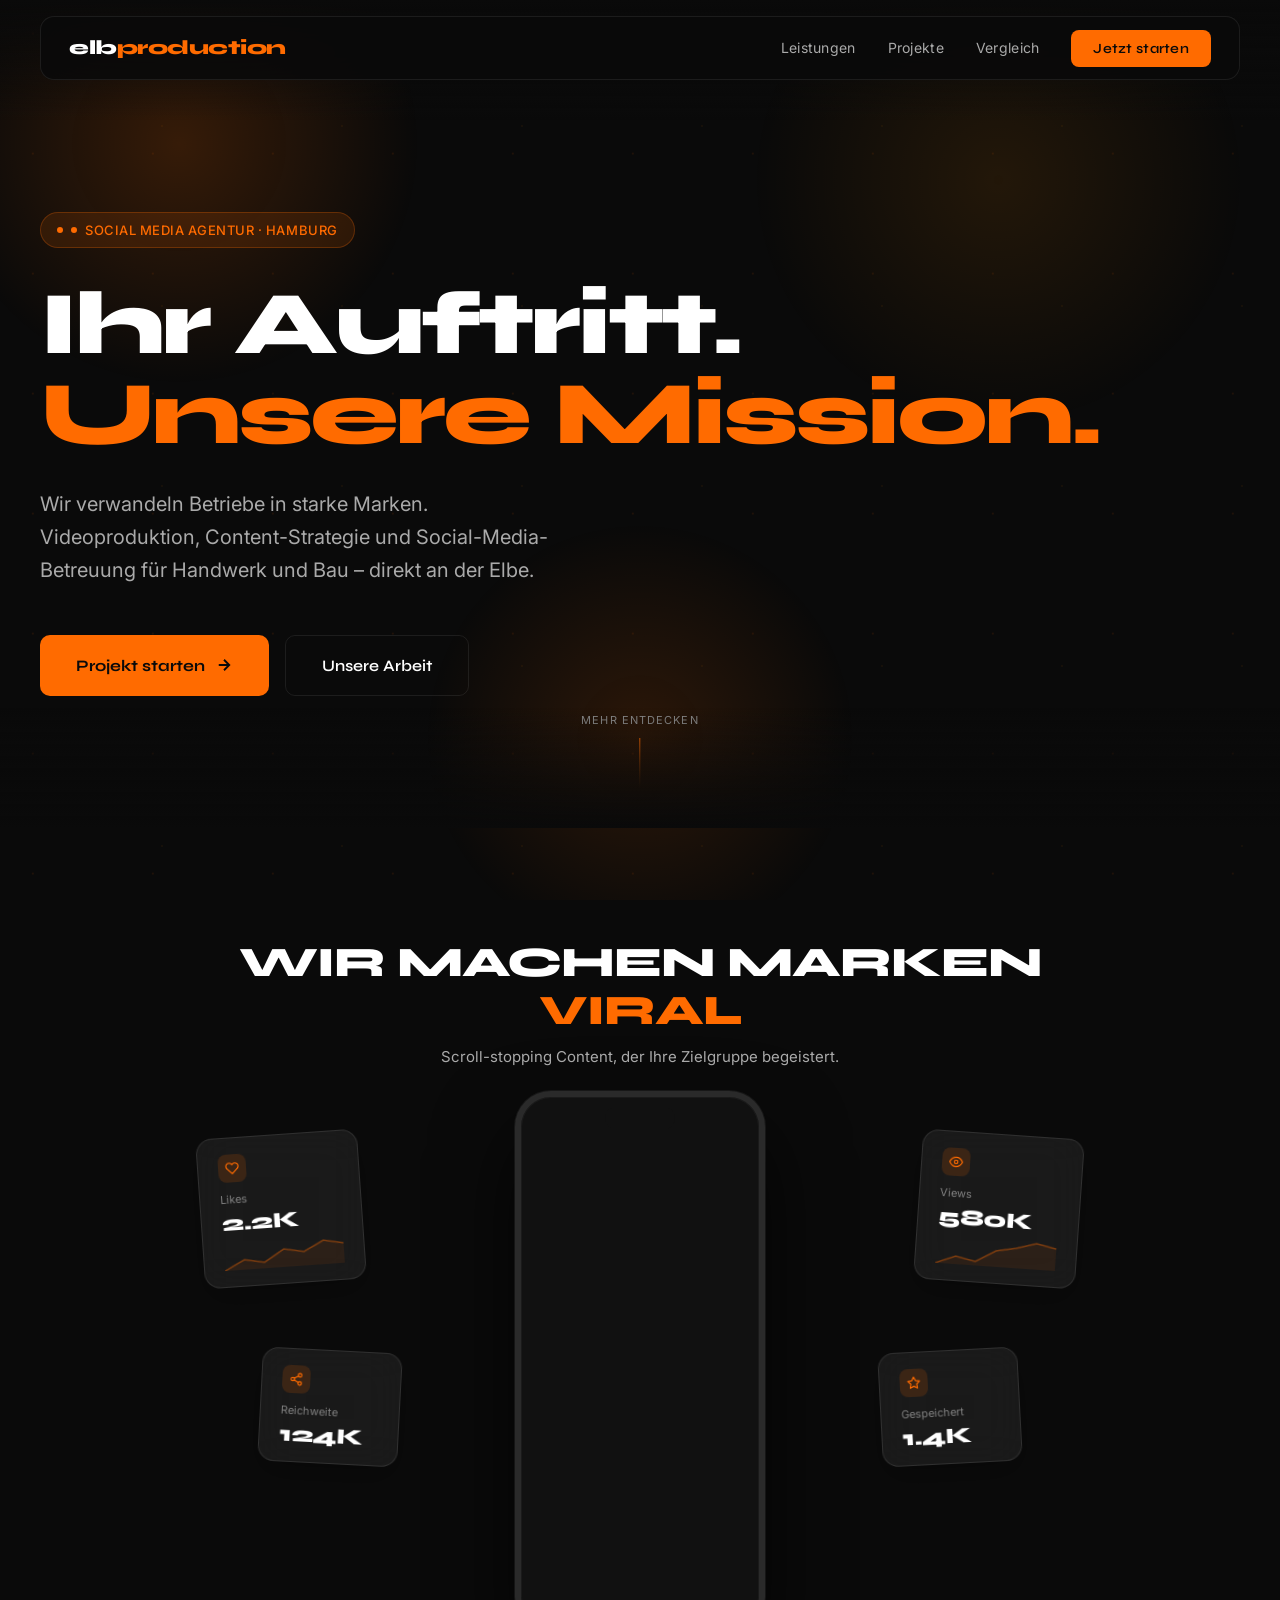
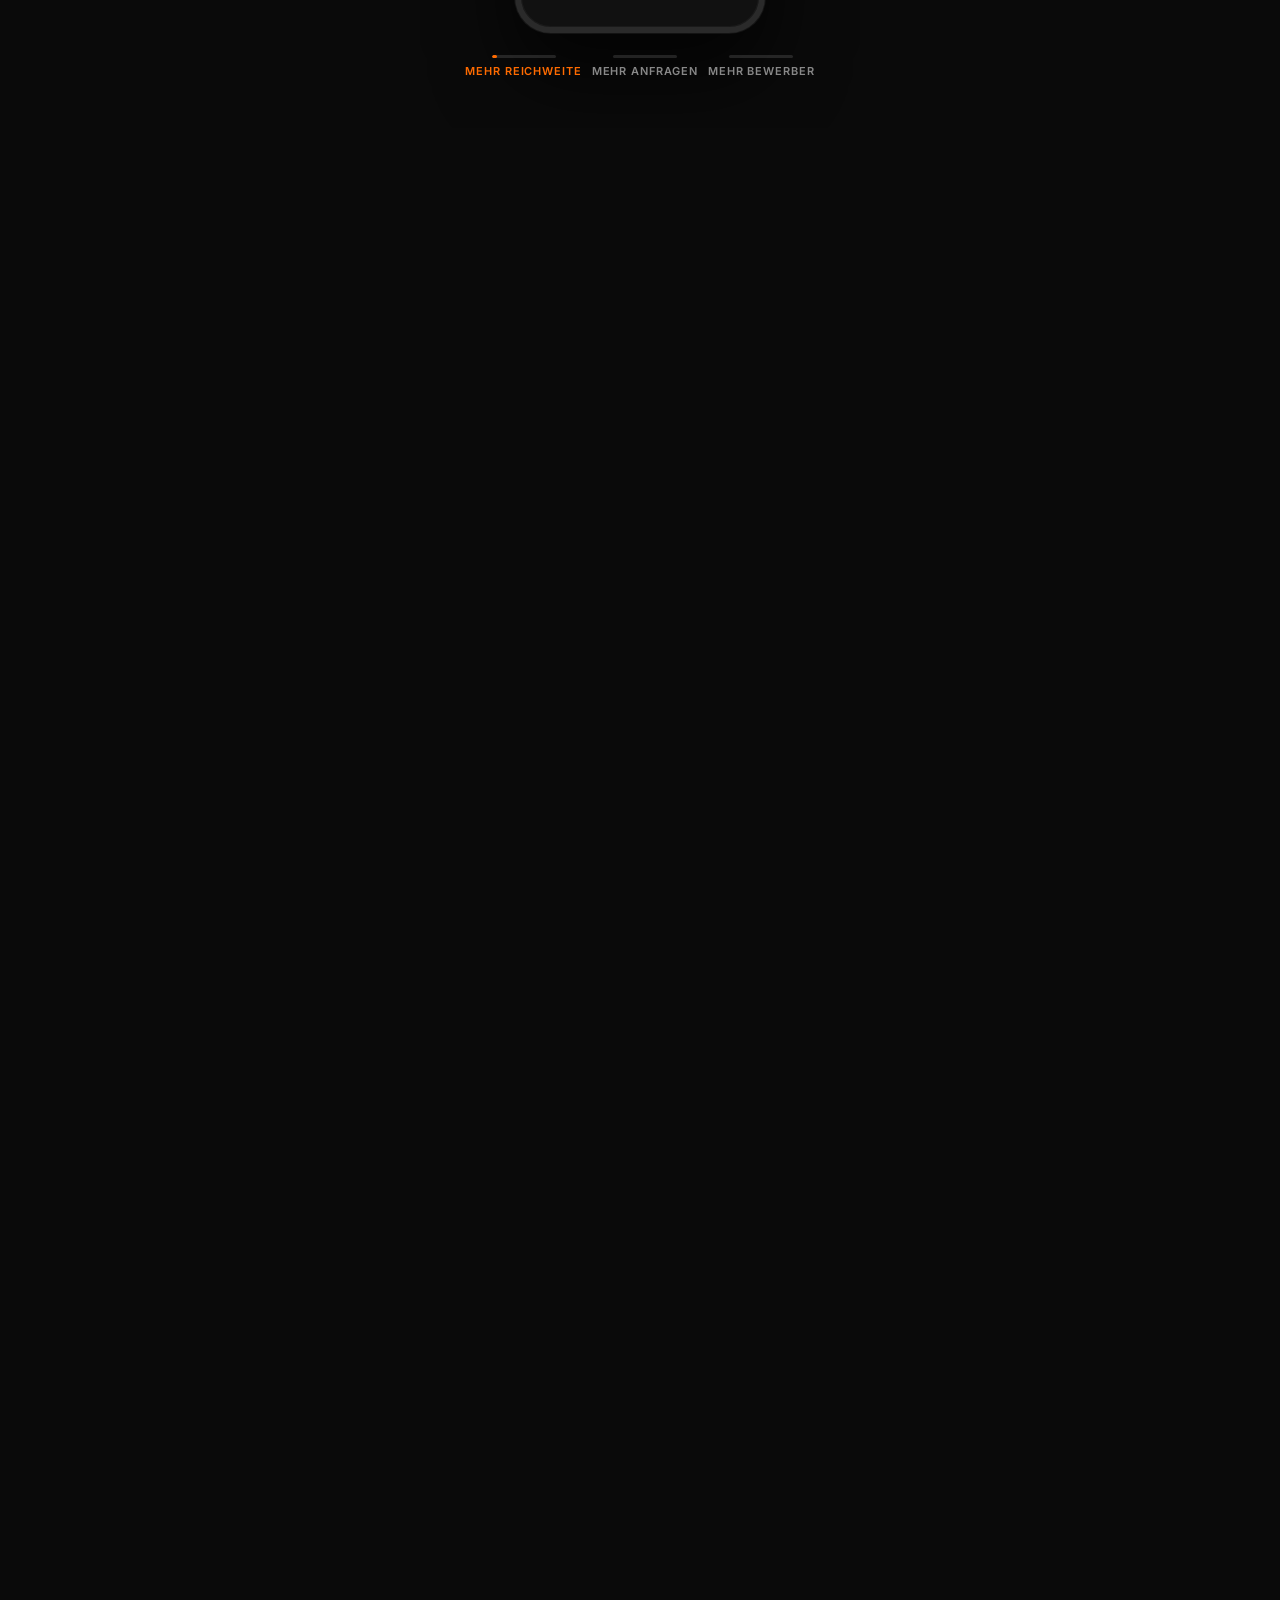
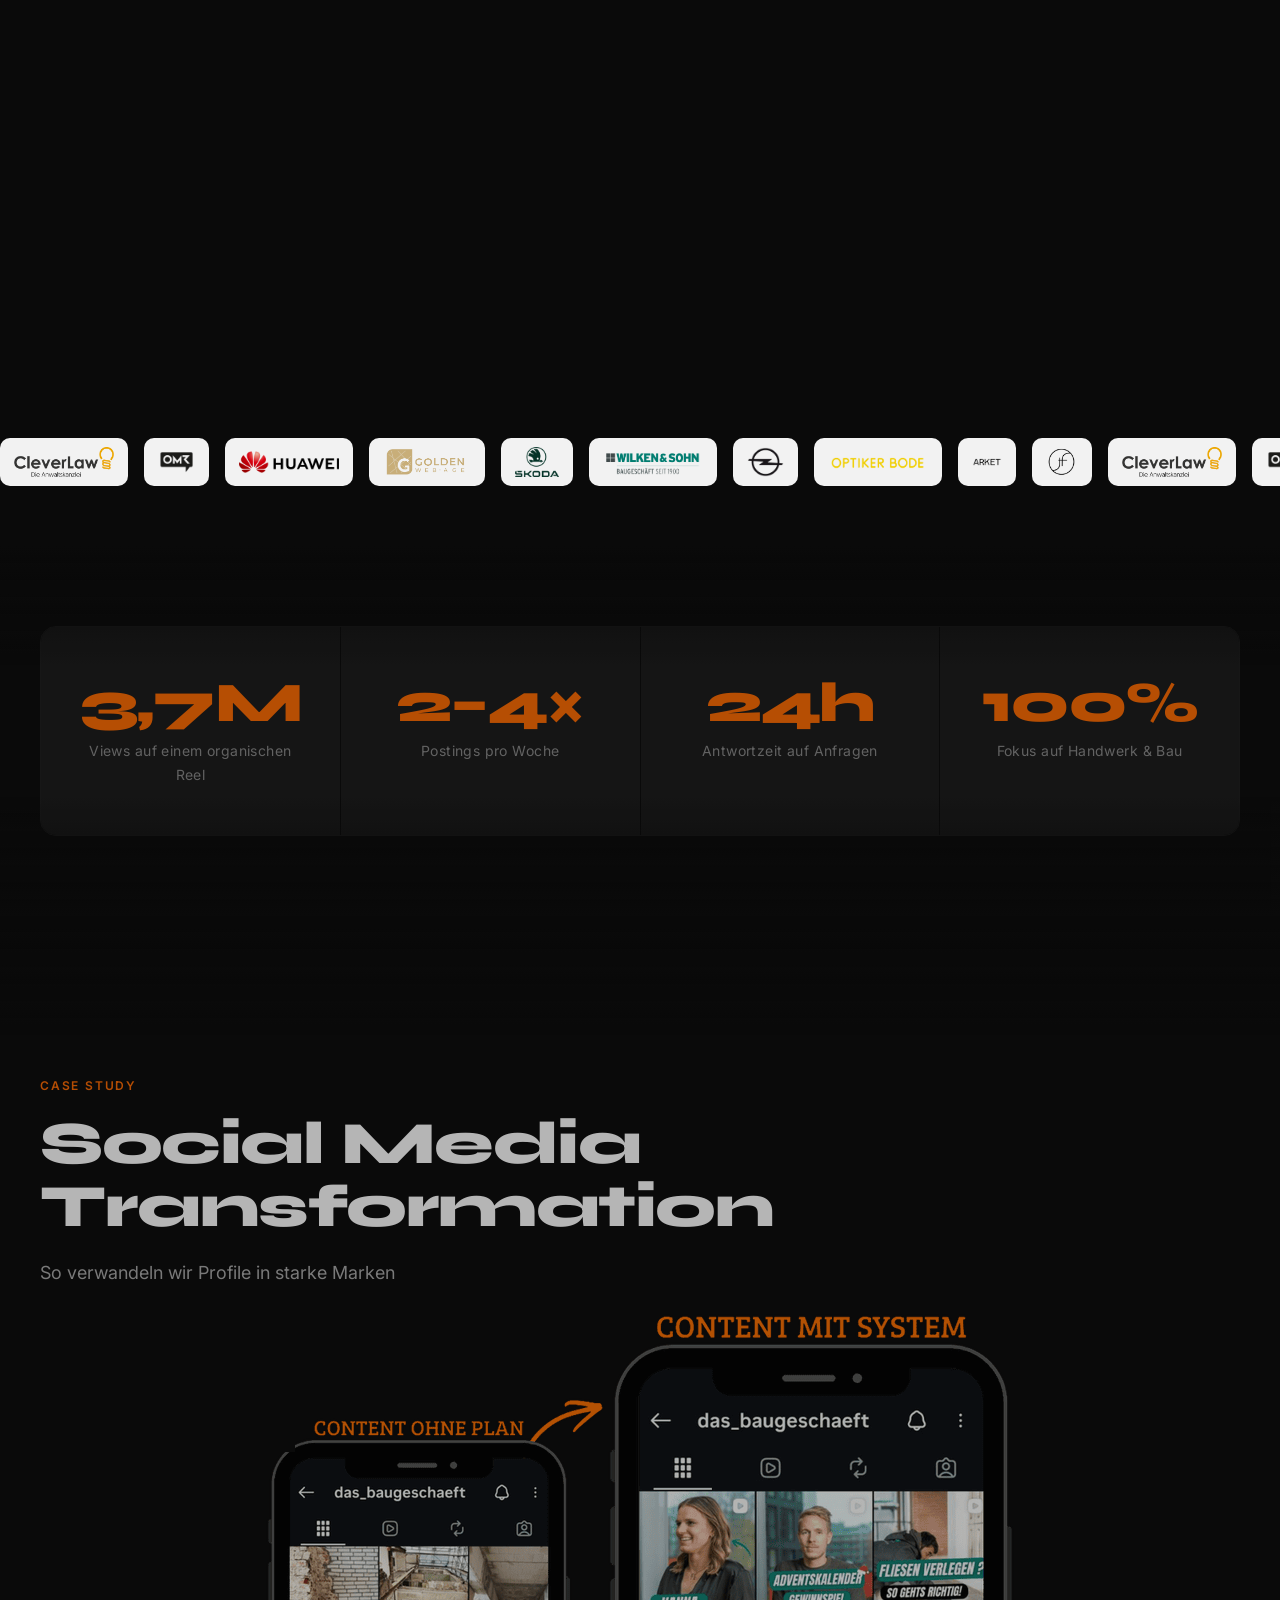
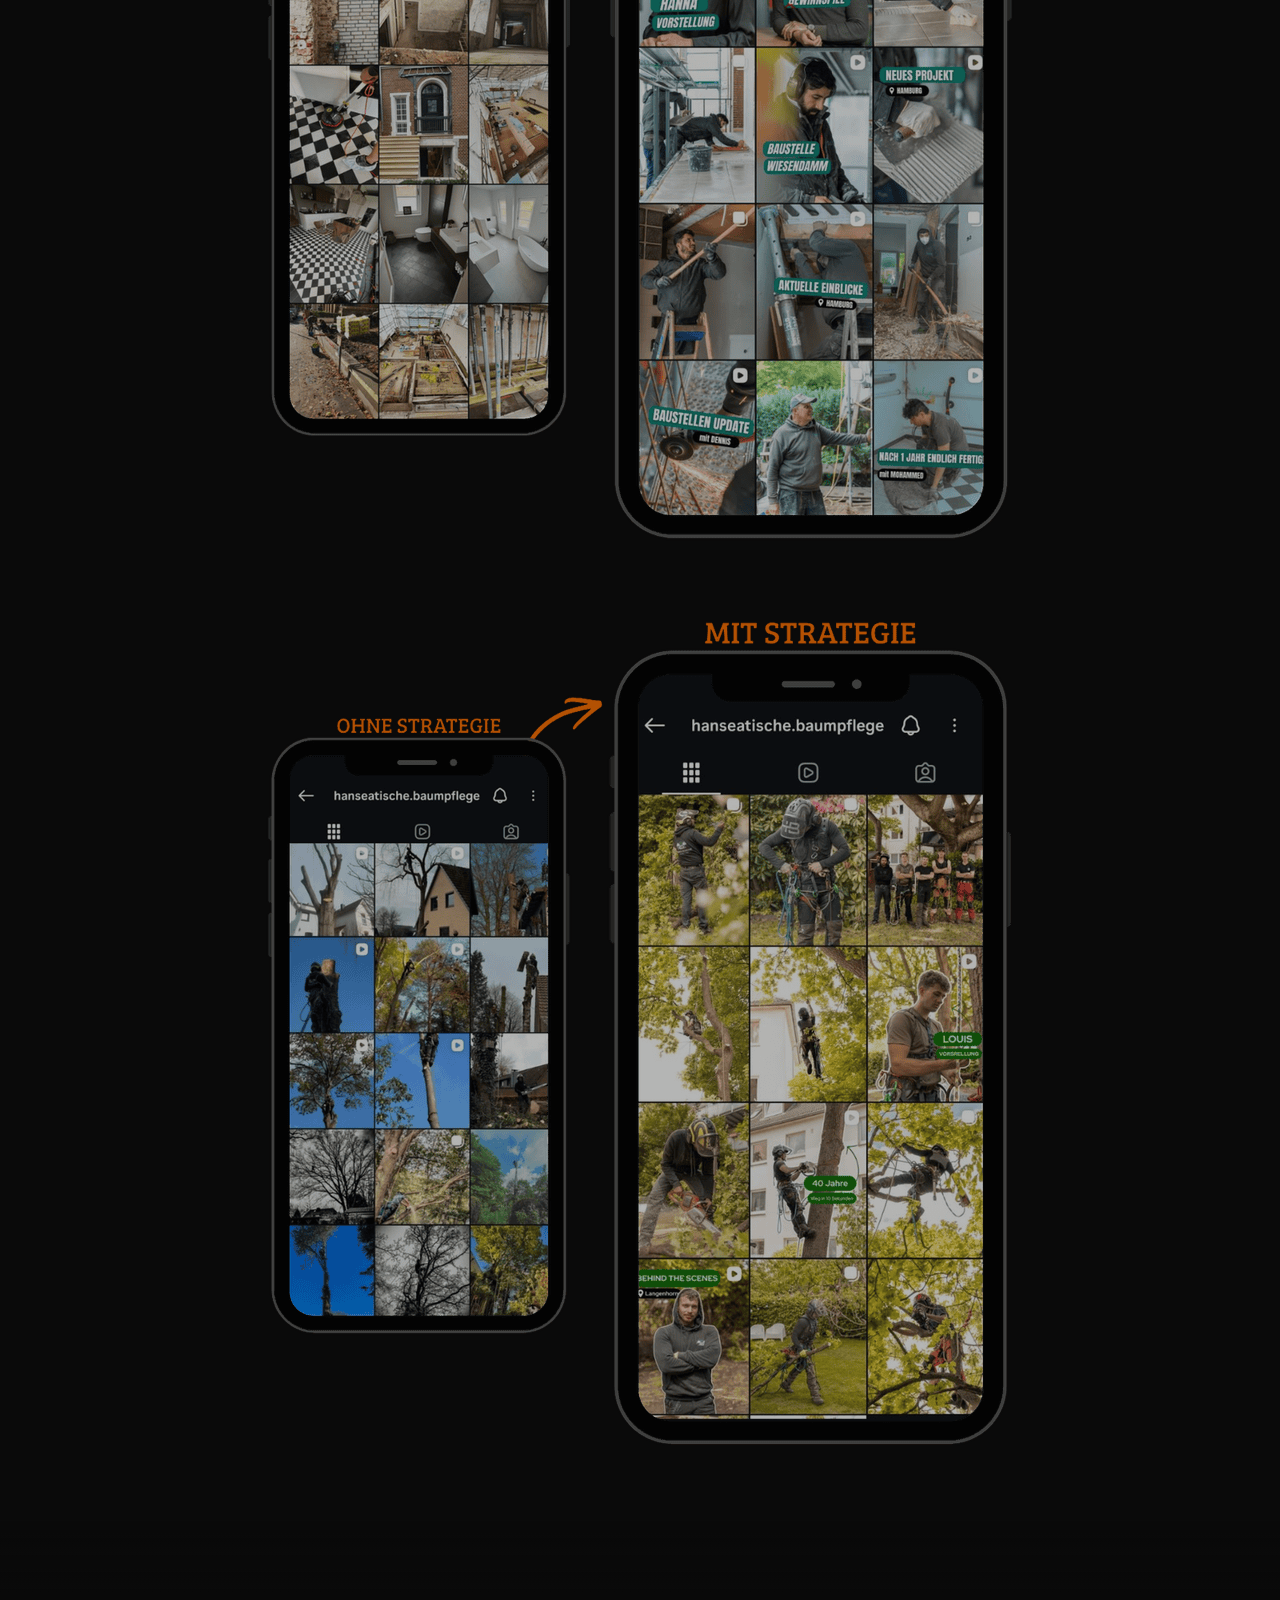
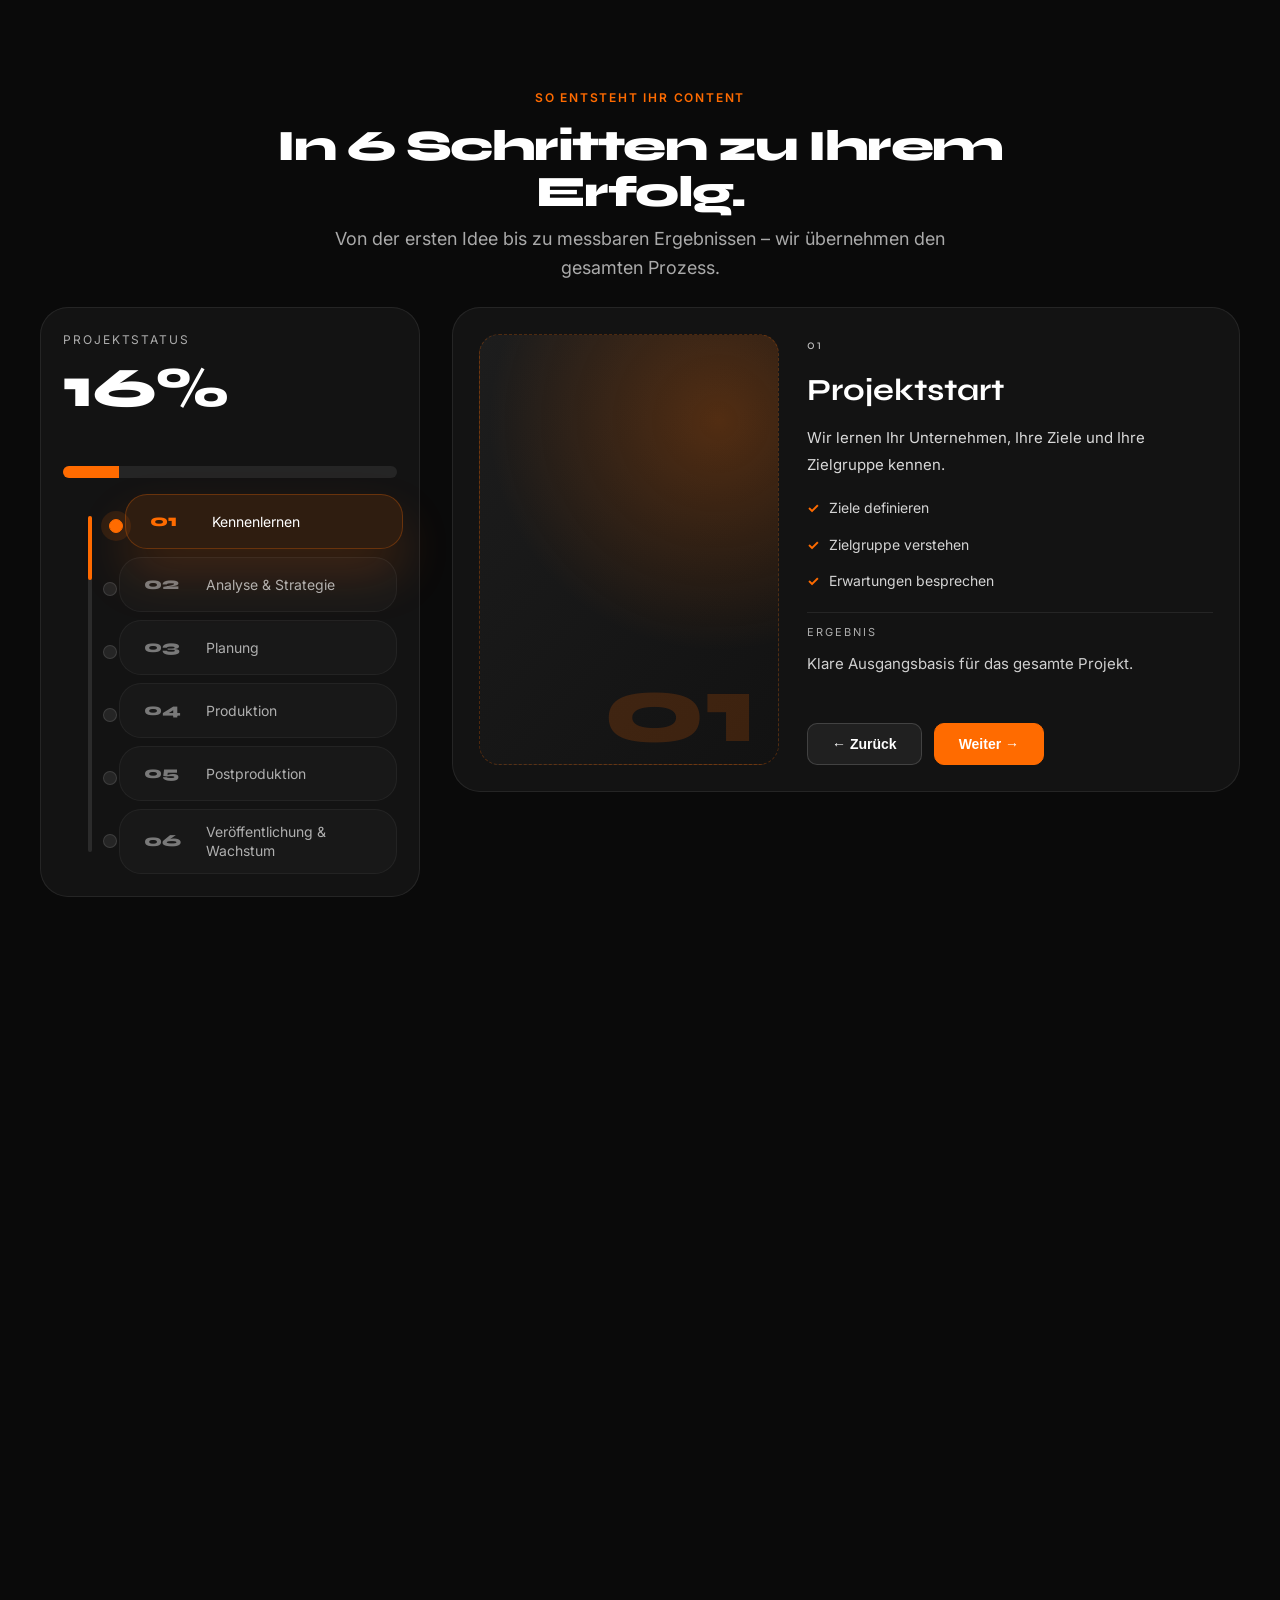
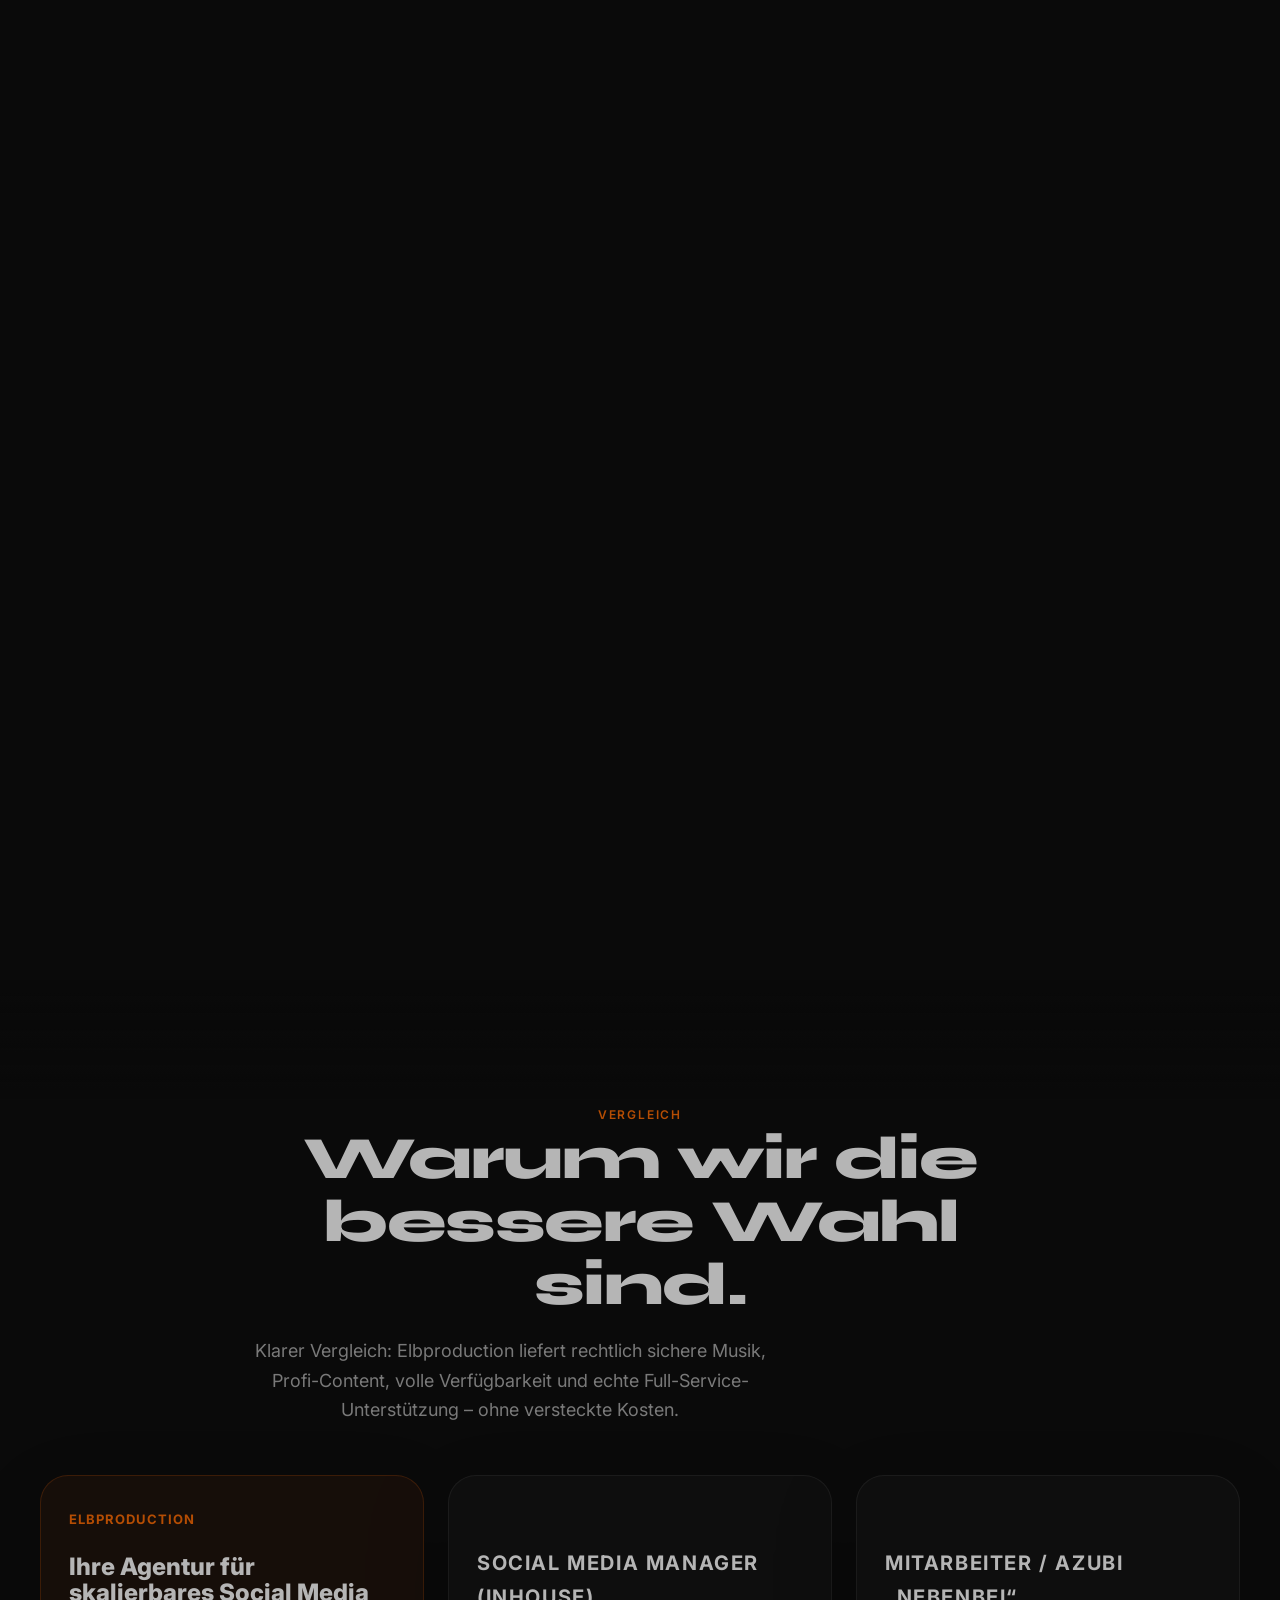
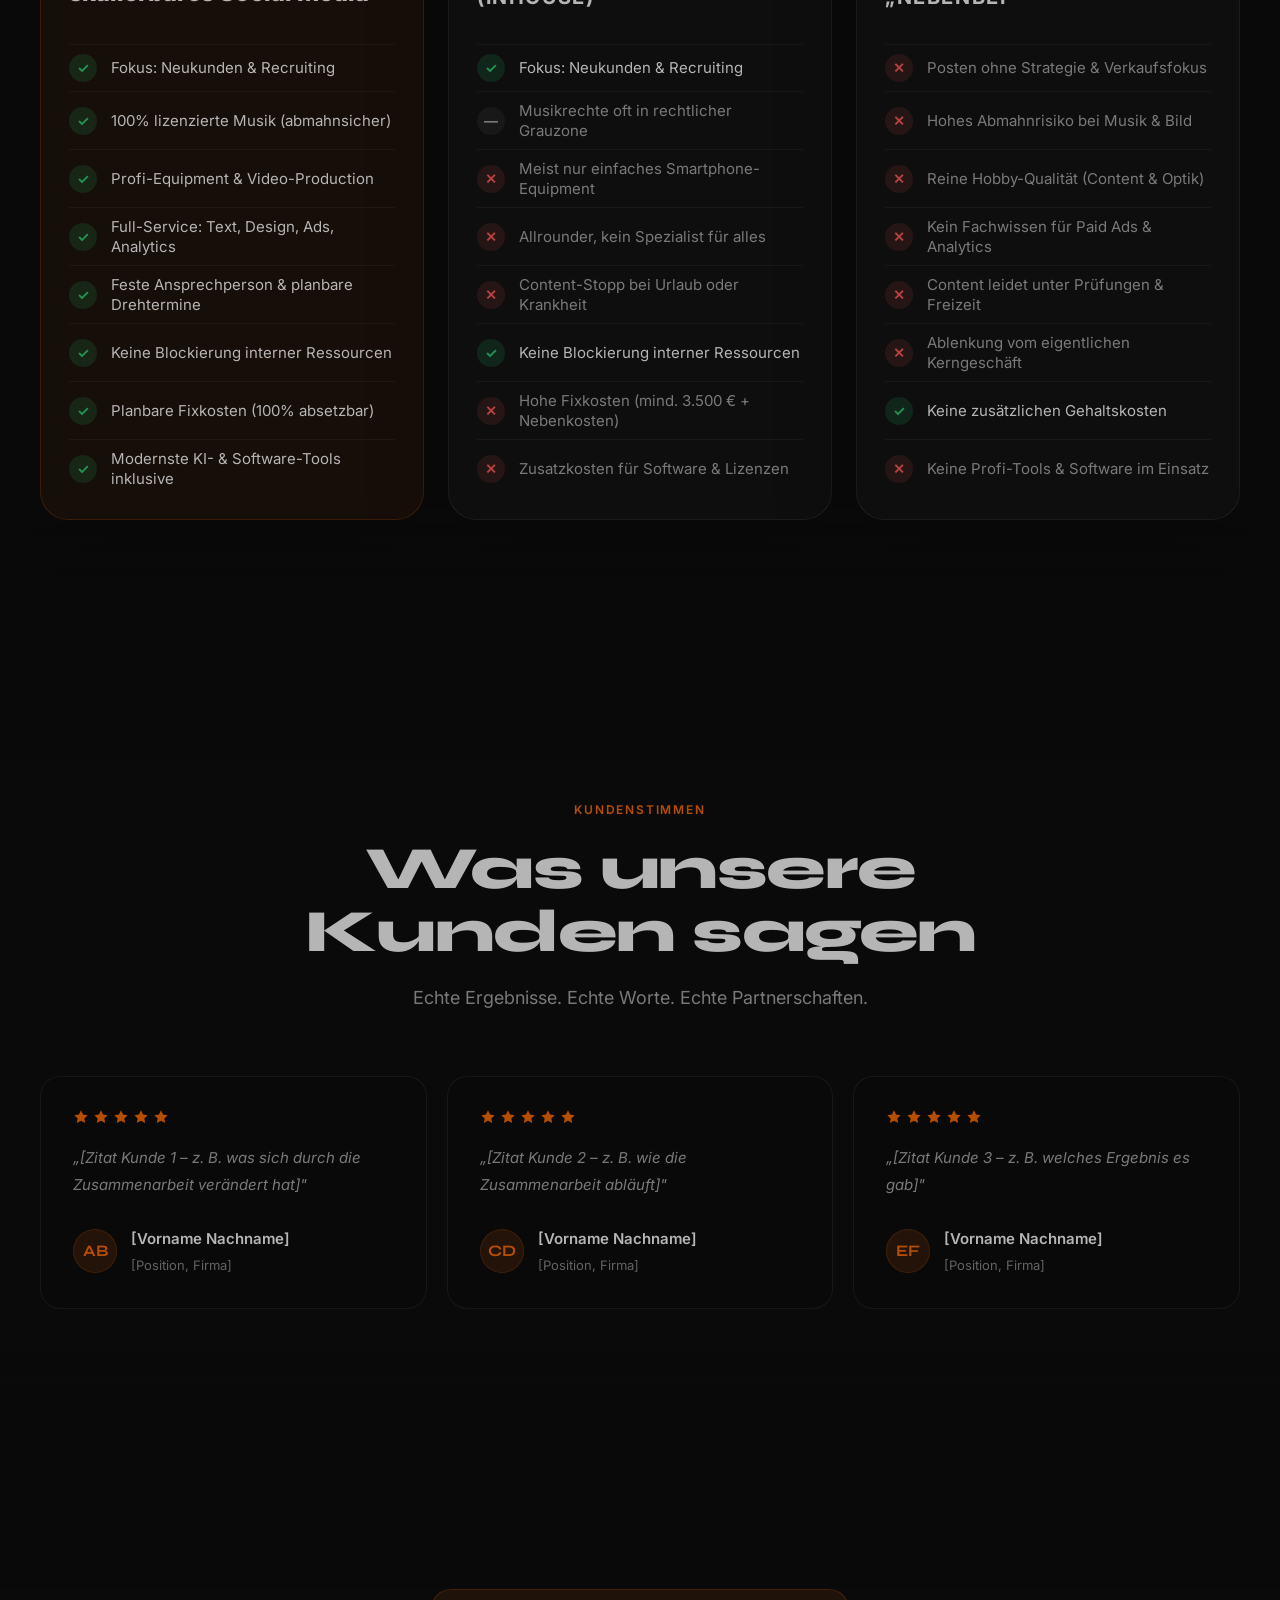
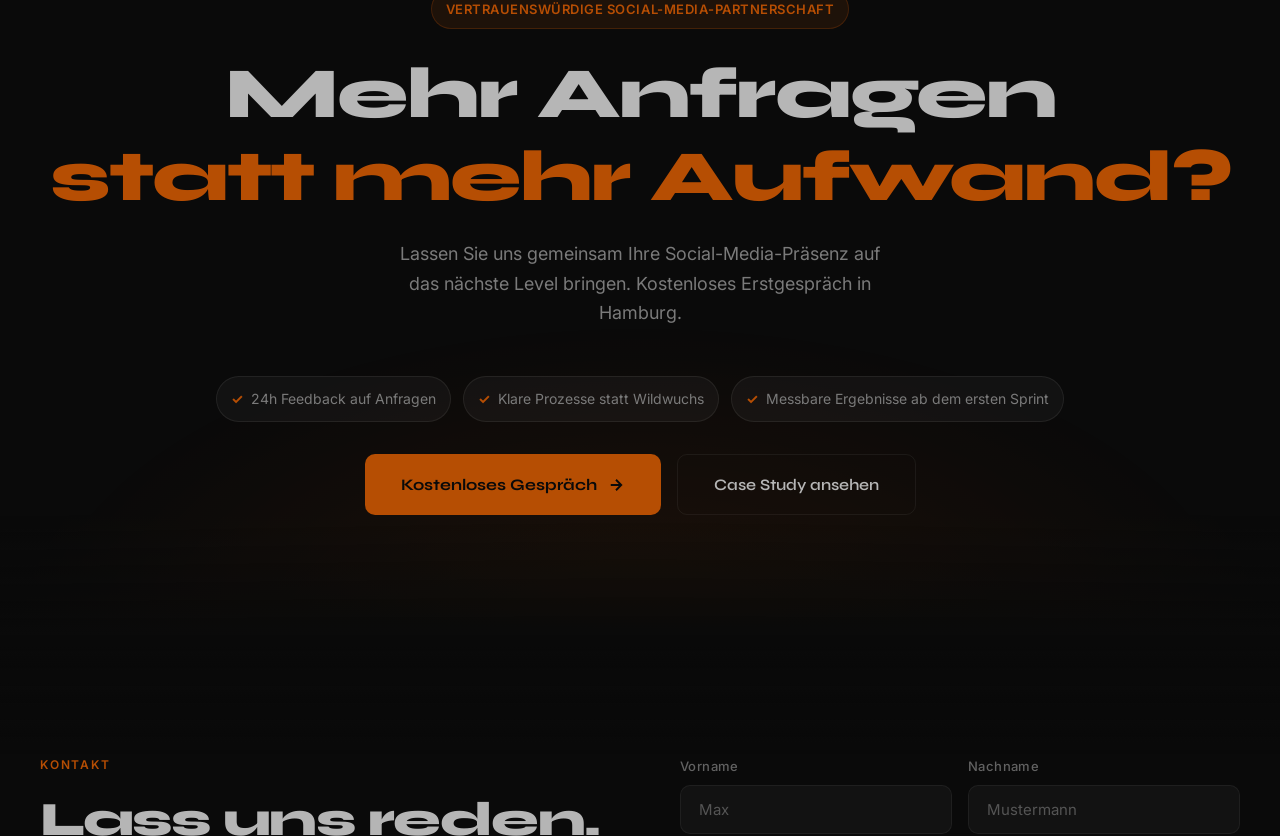
==== index.html @ 872a5109 "Update index.html" ====
<!DOCTYPE html>
<html lang="de">
<head>
<meta charset="UTF-8">
<meta name="viewport" content="width=device-width, initial-scale=1.0">
<title id="siteTitle">Elbproduction – Social Media Agentur Hamburg</title>
<link rel="stylesheet" href="style.css">
<meta name="description" content="Elbproduction – Videoproduktion & Social Media für Handwerk und Bau aus Hamburg.">
<meta name="theme-color" content="#0A0A0A">
<link rel="icon" href="favicon.svg" type="image/svg+xml">
<script src="config.js"></script>
<link rel="preconnect" href="https://fonts.googleapis.com">
<link rel="preconnect" href="https://fonts.gstatic.com" crossorigin>
<link href="https://fonts.googleapis.com/css2?family=Syne:wght@400;500;600;700;800&family=Inter:wght@300;400;500;600&display=swap" rel="stylesheet">
<style>
  *, *::before, *::after { margin: 0; padding: 0; box-sizing: border-box; }

  :root {
    --bg: #0A0A0A;
    --card: #1A1A1A;
    --orange: #FF6B00;
    --orange-light: #FF8C00;
    --white: #FFFFFF;
    --gray: #888888;
    --gray-light: #AAAAAA;
    --border: rgba(255,255,255,0.08);
  }

  html { scroll-behavior: smooth; }

  body {
    background: var(--bg);
    color: var(--white);
    font-family: 'Inter', sans-serif;
    font-size: 16px;
    line-height: 1.7;
    overflow-x: clip;
    position: relative;
    min-height: 100%;
  }

  body::before {
    content: '';
    position: fixed;
    inset: 0;
    z-index: -2;
    pointer-events: none;
    background:
      radial-gradient(circle at 14% 16%, rgba(255, 107, 0, 0.18), transparent 18%),
      radial-gradient(circle at 78% 20%, rgba(255, 140, 0, 0.10), transparent 20%),
      radial-gradient(circle at 50% 82%, rgba(255, 107, 0, 0.14), transparent 22%);
  }

  body::after {
    content: '';
    position: fixed;
    inset: 0;
    z-index: -1;
    pointer-events: none;
    background-image:
      radial-gradient(circle, rgba(255, 107, 0, 0.22) 1px, transparent 1px),
      radial-gradient(circle, rgba(255, 140, 0, 0.12) 1px, transparent 1px);
    background-size: 120px 120px, 180px 180px;
    background-position: 8% 12%, 72% 80%;
    opacity: 0.42;
    animation: sparksDrift 18s linear infinite, sparkPulse 6s ease-in-out infinite;
  }

  h1, h2, h3, h4, h5 { font-family: 'Syne', sans-serif; line-height: 1.15; }

  ::selection { background: var(--orange); color: var(--bg); }

  a, button, input, select, textarea {
    transition: box-shadow 0.2s ease, transform 0.2s ease, border-color 0.2s ease, background-color 0.2s ease, color 0.2s ease;
  }

  a:focus-visible, button:focus-visible, input:focus-visible, select:focus-visible, textarea:focus-visible {
    outline: 2px solid var(--orange);
    outline-offset: 3px;
    box-shadow: 0 0 0 4px rgba(255, 107, 0, 0.16);
  }

  .btn-primary,
  .btn-secondary,
  .form-submit,
  .process-btn-prev,
  .process-btn-next {
    position: relative;
    overflow: hidden;
  }

  .btn-primary:hover,
  .btn-primary:focus-visible,
  .btn-secondary:hover,
  .btn-secondary:focus-visible,
  .form-submit:hover,
  .form-submit:focus-visible,
  .process-btn-prev:hover,
  .process-btn-prev:focus-visible,
  .process-btn-next:hover,
  .process-btn-next:focus-visible {
    transform: translateY(-2px);
  }

  .btn-primary:hover,
  .btn-primary:focus-visible {
    background: var(--orange-light);
    box-shadow: 0 12px 28px rgba(255, 107, 0, 0.22);
  }

  .btn-secondary:hover,
  .btn-secondary:focus-visible {
    border-color: rgba(255,255,255,0.35);
    background: rgba(255,255,255,0.08);
    box-shadow: 0 12px 28px rgba(255,255,255,0.08);
  }

  .social-link:hover,
  .social-link:focus-visible {
    transform: translateY(-2px);
    border-color: rgba(255,107,0,0.55);
    color: var(--orange);
    box-shadow: 0 10px 24px rgba(255,107,0,0.16);
  }

  .cta-badge {
    display: inline-flex;
    align-items: center;
    gap: 8px;
    padding: 8px 14px;
    border-radius: 999px;
    background: rgba(255,107,0,0.12);
    border: 1px solid rgba(255,107,0,0.25);
    color: var(--orange);
    font-size: 13px;
    font-weight: 600;
    letter-spacing: 0.04em;
    text-transform: uppercase;
    margin-bottom: 24px;
  }

  .cta-proof {
    display: flex;
    flex-wrap: wrap;
    gap: 12px;
    margin: 24px 0 32px;
  }

  .cta-proof-item {
    display: inline-flex;
    align-items: center;
    gap: 8px;
    padding: 10px 14px;
    border-radius: 999px;
    background: rgba(255,255,255,0.05);
    border: 1px solid rgba(255,255,255,0.1);
    color: var(--gray-light);
    font-size: 14px;
  }

  .cta-proof-item span {
    color: var(--orange);
    font-weight: 700;
  }

  /* SCROLLBAR */
  ::-webkit-scrollbar { width: 4px; }
  ::-webkit-scrollbar-track { background: var(--bg); }
  ::-webkit-scrollbar-thumb { background: var(--orange); border-radius: 2px; }

  /* NAV */
  nav {
    position: fixed;
    top: 16px;
    left: 50%;
    transform: translateX(-50%);
    width: calc(100% - 40px);
    max-width: 1200px;
    z-index: 100;
    background: rgba(10,10,10,0.85);
    backdrop-filter: blur(20px);
    -webkit-backdrop-filter: blur(20px);
    border: 1px solid var(--border);
    border-radius: 14px;
    padding: 0 28px;
    display: flex;
    align-items: center;
    justify-content: space-between;
    height: 64px;
    transition: background 0.3s;
  }

  .nav-logo {
    font-family: 'Syne', sans-serif;
    font-size: 20px;
    font-weight: 800;
    letter-spacing: -0.5px;
    color: var(--white);
    text-decoration: none;
  }

  .nav-logo span { color: var(--orange); }

  .nav-links {
    display: flex;
    gap: 32px;
    list-style: none;
  }

  .nav-links a {
    color: var(--gray-light);
    text-decoration: none;
    font-size: 14px;
    font-weight: 400;
    transition: color 0.2s;
    letter-spacing: 0.02em;
  }

  .nav-links a:hover { color: var(--white); }

  .nav-cta {
    background: var(--orange);
    color: var(--bg) !important;
    padding: 10px 22px;
    border-radius: 8px;
    font-weight: 600 !important;
    font-size: 14px !important;
    font-family: 'Syne', sans-serif;
    transition: background 0.2s, transform 0.15s !important;
  }

  .nav-cta:hover { background: var(--orange-light) !important; transform: translateY(-1px); }

  .hamburger {
    display: none;
    flex-direction: column;
    gap: 5px;
    cursor: pointer;
    padding: 4px;
    border: 0;
    background: transparent;
  }

  .hamburger span {
    display: block;
    width: 24px;
    height: 2px;
    background: var(--orange);
    border-radius: 2px;
    transition: transform 0.3s, opacity 0.3s;
  }

  .mobile-menu {
    display: none;
    position: fixed;
    inset: 0;
    background: var(--bg);
    z-index: 99;
    flex-direction: column;
    align-items: center;
    justify-content: center;
    gap: 40px;
  }

  .mobile-menu.open { display: flex; }

  .mobile-menu a {
    font-family: 'Syne', sans-serif;
    font-size: 32px;
    font-weight: 700;
    color: var(--white);
    text-decoration: none;
    transition: color 0.2s;
  }

  .mobile-menu a:hover { color: var(--orange); }

  /* HERO */
  #hero {
    min-height: 100vh;
    display: flex;
    align-items: center;
    position: relative;
    overflow: hidden;
    padding: 220px 20px 240px;
  }

  canvas#particles {
    position: fixed;
    inset: 0;
    width: 100vw;
    height: 100vh;
    pointer-events: none;
    z-index: 0;
  }

  .hero-content {
    position: relative;
    z-index: 2;
    max-width: 1200px;
    width: 100%;
    margin: 0 auto;
  }

  .hero-badge {
    display: inline-flex;
    align-items: center;
    gap: 8px;
    background: rgba(255,107,0,0.12);
    border: 1px solid rgba(255,107,0,0.25);
    border-radius: 100px;
    padding: 6px 16px;
    font-size: 13px;
    color: var(--orange);
    font-weight: 500;
    margin-bottom: 32px;
    letter-spacing: 0.04em;
    text-transform: uppercase;
    opacity: 0;
    transform: translateY(20px);
    animation: fadeUp 0.6s ease 0.2s forwards;
  }

  .hero-badge::before {
    content: '';
    width: 6px;
    height: 6px;
    background: var(--orange);
    border-radius: 50%;
    animation: pulse 2s infinite;
  }

  @keyframes pulse {
    0%, 100% { opacity: 1; transform: scale(1); }
    50% { opacity: 0.5; transform: scale(1.5); }
  }

  .hero-title {
    font-size: clamp(48px, 7vw, 96px);
    font-weight: 800;
    letter-spacing: -3px;
    line-height: 1;
    margin-bottom: 28px;
    opacity: 0;
    transform: translateY(30px);
    animation: fadeUp 0.7s ease 0.35s forwards;
  }

  .hero-title .line2 {
    color: var(--orange);
    display: block;
  }

  .hero-sub {
    font-size: clamp(16px, 2vw, 20px);
    color: var(--gray-light);
    max-width: 540px;
    line-height: 1.65;
    margin-bottom: 48px;
    opacity: 0;
    transform: translateY(30px);
    animation: fadeUp 0.7s ease 0.5s forwards;
  }

  .hero-actions {
    display: flex;
    gap: 16px;
    flex-wrap: wrap;
    opacity: 0;
    transform: translateY(30px);
    animation: fadeUp 0.7s ease 0.65s forwards;
  }

  .btn-primary {
    background: var(--orange);
    color: var(--bg);
    padding: 16px 36px;
    border-radius: 10px;
    font-family: 'Syne', sans-serif;
    font-size: 16px;
    font-weight: 700;
    text-decoration: none;
    display: inline-flex;
    align-items: center;
    gap: 10px;
    transition: background 0.2s, transform 0.15s;
    cursor: pointer;
  }

  .btn-primary:hover { background: var(--orange-light); transform: translateY(-2px); }

  .btn-secondary {
    background: transparent;
    color: var(--white);
    padding: 16px 36px;
    border-radius: 10px;
    border: 1px solid var(--border);
    font-family: 'Syne', sans-serif;
    font-size: 16px;
    font-weight: 600;
    text-decoration: none;
    display: inline-flex;
    align-items: center;
    gap: 10px;
    transition: border-color 0.2s, background 0.2s, transform 0.15s;
    cursor: pointer;
  }

  .btn-secondary:hover { border-color: rgba(255,255,255,0.3); background: rgba(255,255,255,0.05); transform: translateY(-2px); }

  .hero-scroll {
    position: absolute;
    bottom: 40px;
    left: 50%;
    transform: translateX(-50%);
    display: flex;
    flex-direction: column;
    align-items: center;
    gap: 8px;
    opacity: 0;
    animation: fadeIn 0.8s ease 1.2s forwards;
  }

  .hero-scroll span {
    font-size: 11px;
    color: var(--gray);
    letter-spacing: 0.1em;
    text-transform: uppercase;
  }

  .scroll-line {
    width: 1px;
    height: 50px;
    background: linear-gradient(to bottom, var(--orange), transparent);
    animation: scrollDown 1.5s ease-in-out infinite;
  }

  @keyframes scrollDown {
    0% { transform: scaleY(0); transform-origin: top; opacity: 0; }
    40% { transform: scaleY(1); transform-origin: top; opacity: 1; }
    80% { transform: scaleY(1); transform-origin: bottom; opacity: 1; }
    100% { transform: scaleY(0); transform-origin: bottom; opacity: 0; }
  }

  @keyframes fadeUp {
    to { opacity: 1; transform: translateY(0); }
  }

  @keyframes fadeIn {
    to { opacity: 1; }
  }

  @keyframes sparksDrift {
    from {
      background-position: 8% 12%, 72% 80%, 32% 52%;
    }
    to {
      background-position: 12% 24%, 78% 92%, 28% 48%;
    }
  }

  @keyframes sparkPulse {
    0%, 100% { opacity: 0.42; }
    50% { opacity: 0.6; }
  }

  /* SEAMLESS SITE BACKGROUND */
  section {
    padding: 160px 20px;
    position: relative;
    background: transparent !important;
    border: none !important;
  }

  section::before {
    content: '';
    position: absolute;
    left: 0; right: 0; top: 0;
    height: 120px;
    background: linear-gradient(to bottom, var(--bg), transparent);
    pointer-events: none;
    z-index: 1;
  }

  section::after {
    content: '';
    position: absolute;
    left: 0; right: 0; bottom: 0;
    height: 120px;
    background: linear-gradient(to top, var(--bg), transparent);
    pointer-events: none;
    z-index: 1;
  }

  /* sticky sections must not clip their content */
  #phone-scroll::before, #phone-scroll::after,
  #services::before, #services::after { display: none; }

  section:nth-child(odd),
  section:nth-child(even) {
    background: transparent !important;
  }

  /* SECTION SHARED */
  section { padding: 160px 20px; }

  .container {
    max-width: 1200px;
    margin: 0 auto;
    width: 100%;
  }

  .section-label {
    font-size: 12px;
    font-weight: 600;
    letter-spacing: 0.15em;
    text-transform: uppercase;
    color: var(--orange);
    margin-bottom: 16px;
    opacity: 0.8;
    animation: fadeInUp 0.8s ease 0.1s forwards;
  }

  .section-title {
    font-size: clamp(36px, 5vw, 60px);
    font-weight: 800;
    letter-spacing: -1.5px;
    line-height: 1.05;
    margin-bottom: 20px;
    animation: fadeInUp 0.8s ease 0.2s forwards;
  }

  .section-sub {
    font-size: 18px;
    color: var(--gray-light);
    max-width: 520px;
    line-height: 1.65;
    animation: fadeInUp 0.8s ease 0.3s forwards;
  }

  @keyframes fadeInUp {
    from {
      opacity: 0;
      transform: translateY(20px);
    }
    to {
      opacity: 1;
      transform: translateY(0);
    }
  }

  .comparison-section {
    padding-top: 120px;
    padding-bottom: 120px;
    background: transparent;
    transition: opacity 0.8s ease, transform 0.8s ease;
  }

  .comparison-head {
    max-width: 780px;
    margin: 0 auto 50px;
    text-align: center;
  }

  /* Unified comparison table */
  .comparison-unified {
    display: grid;
    grid-template-columns: repeat(3, minmax(0, 1fr));
    border-radius: 28px;
    overflow: hidden;
    border: 1px solid rgba(255,255,255,0.09);
    box-shadow: 0 32px 90px rgba(0,0,0,0.35);
    width: 100%;
  }

  .comparison-col {
    display: flex;
    flex-direction: column;
    gap: 24px;
    padding: 36px 28px 36px;
  }

  .comparison-col--primary {
    background: rgba(255,107,0,0.11);
    border-right: 1px solid rgba(255,107,0,0.18);
  }

  .comparison-col--neutral {
    background: rgba(255,255,255,0.04);
    border-right: 1px solid rgba(255,255,255,0.07);
  }

  .comparison-col--bad {
    background: rgba(255,50,50,0.06);
  }

  .col-badge {
    display: inline-flex;
    align-items: center;
    font-weight: 700;
    letter-spacing: 0.1em;
    text-transform: uppercase;
    font-size: 12px;
    color: var(--orange);
    margin-bottom: 4px;
  }

  .col-header {
    font-weight: 800;
    font-size: 17px;
    color: #ffffff;
    text-transform: uppercase;
    letter-spacing: 0.05em;
    line-height: 1.25;
  }

  .col-title {
    font-size: 22px;
    font-weight: 800;
    color: #ffffff;
    line-height: 1.1;
  }

  .comparison-list {
    list-style: none;
    margin: 0;
    padding: 0;
    display: grid;
    grid-template-rows: repeat(8, minmax(46px, 1fr));
    gap: 10px;
    height: 100%;
  }

  .comparison-item {
    display: flex;
    align-items: center;
    gap: 14px;
    color: var(--gray-light);
    font-size: 15px;
    line-height: 1.3;
    min-height: 46px;
    width: 100%;
  }

  .comparison-item .bullet {
    display: inline-flex;
    align-items: center;
    justify-content: center;
    width: 28px;
    height: 28px;
    border-radius: 50%;
    font-size: 14px;
    font-weight: 700;
    background: rgba(255,255,255,0.06);
    flex-shrink: 0;
    margin: 0;
    transform: none;
  }

  .comparison-item--good {
    color: #ffffff;
  }

  .comparison-item--good .bullet {
    color: #2ecc71;
    background: rgba(46, 204, 113, 0.18);
  }

  .comparison-item--bad .bullet {
    color: #ff5a5a;
    background: rgba(255,90,90,0.14);
  }

  .comparison-item--neutral .bullet {
    color: var(--gray-light);
    background: rgba(255,255,255,0.06);
  }

  @media (max-width: 860px) {
    .comparison-unified {
      grid-template-columns: 1fr;
      border-radius: 20px;
    }
    .comparison-col--primary {
      border-right: none;
      border-bottom: 1px solid rgba(255,107,0,0.18);
    }
    .comparison-col--neutral {
      border-right: none;
      border-bottom: 1px solid rgba(255,255,255,0.07);
    }
    .comparison-col { padding: 28px 22px; }
  }

  @media (max-width: 720px) {
    .comparison-section {
      padding-top: 80px;
      padding-bottom: 80px;
    }

    .comparison-head {
      margin-bottom: 34px;
    }

    .card-title {
      font-size: 22px;
    }
  }

  /* MARQUEE */
  .marquee-wrapper {
    overflow: hidden;
    border-top: none;
    border-bottom: none;
    padding: 20px 0;
    background: transparent;
  }

  .marquee-track {
    display: flex;
    align-items: center;
    gap: 40px;
    animation: marquee 25s linear infinite;
    width: max-content;
    padding: 0 24px;
  }

  .marquee-item {
    display: flex;
    align-items: center;
    justify-content: center;
    min-height: 56px;
    padding: 0;
    border: none;
    border-radius: 0;
    background: transparent;
    box-shadow: none;
    white-space: nowrap;
    opacity: 0.95;
    flex-shrink: 0;
  }

  .marquee-item img {
    display: block;
    max-height: 36px;
    width: auto;
    max-width: 180px;
    object-fit: contain;
    opacity: 1;
  }

  .marquee-dot {
    display: none;
  }

  @keyframes marquee {
    0% { transform: translateX(0); }
    100% { transform: translateX(-50%); }
  }

  /* STATS */
  #stats { padding: 80px 20px; }

  .stats-grid {
    display: grid;
    grid-template-columns: repeat(auto-fit, minmax(180px, 1fr));
    gap: 1px;
    border: 1px solid var(--border);
    border-radius: 16px;
    overflow: hidden;
  }

  .stat-item {
    padding: 48px 36px;
    background: var(--card);
    text-align: center;
    position: relative;
    transition: background 0.3s;
  }

  .stat-item:hover { background: #222; }

  .stat-item::after {
    content: '';
    position: absolute;
    bottom: 0;
    left: 50%;
    transform: translateX(-50%);
    width: 0;
    height: 2px;
    background: var(--orange);
    transition: width 0.4s ease;
  }

  .stat-item:hover::after { width: 60%; }

  .stat-number {
    font-family: 'Syne', sans-serif;
    font-size: clamp(40px, 5vw, 56px);
    font-weight: 800;
    letter-spacing: -2px;
    color: var(--white);
    line-height: 1;
    margin-bottom: 8px;
  }

  .stat-number span { color: var(--orange); }

  .stat-label {
    font-size: 14px;
    color: var(--gray);
    letter-spacing: 0.03em;
  }

  /* PROCESS SECTION */
  #services {
    padding: 0;
    overflow: visible;
  }
  .process-sticky-outer {
    position: relative;
    height: 120vh;
  }
  .process-sticky-inner {
    position: sticky;
    top: 0;
    height: 100vh;
    display: flex;
    align-items: center;
    overflow: hidden;
    background: var(--bg);
  }
  .process-sticky-inner .container {
    width: 100%;
    padding-top: 0;
    padding-bottom: 0;
  }
  .process-sticky-inner .process-header {
    margin-bottom: 32px;
  }

  .process-header {
    max-width: 780px;
    margin-bottom: 40px;
  }

  .process-grid {
    display: grid;
    grid-template-columns: minmax(320px, 380px) 1fr;
    gap: 32px;
    align-items: start;
  }

  .process-sidebar {
    display: flex;
    flex-direction: column;
    gap: 24px;
    padding: 28px;
    background: rgba(255, 255, 255, 0.04);
    border: 1px solid rgba(255, 255, 255, 0.08);
    border-radius: 28px;
    min-height: 640px;
    position: sticky;
    top: 88px;
    align-self: start;
  }

  .process-status-block {
    display: flex;
    flex-direction: column;
    gap: 10px;
  }

  .process-status-label {
    font-size: 12px;
    letter-spacing: 0.16em;
    text-transform: uppercase;
    color: rgba(255, 255, 255, 0.65);
  }

  .process-status-percent {
    font-family: 'Syne', sans-serif;
    font-size: clamp(40px, 5vw, 56px);
    font-weight: 800;
    color: var(--white);
    line-height: 1;
  }

  .process-status-note {
    color: rgba(255, 255, 255, 0.72);
    font-size: 14px;
    min-height: 24px;
  }

  .process-progress-bar {
    width: 100%;
  }

  .process-progress-bar__track {
    width: 100%;
    height: 12px;
    border-radius: 999px;
    background: rgba(255, 255, 255, 0.08);
    overflow: hidden;
  }

  .process-progress-bar__fill {
    width: 16%;
    height: 100%;
    background: var(--orange);
    transition: width 0.45s ease;
  }

  .process-step-list-wrapper {
    position: relative;
    padding-left: 56px;
  }

  .process-step-line,
  .process-step-line-fill {
    position: absolute;
    left: 25px;
    width: 4px;
    border-radius: 999px;
  }

  .process-step-line {
    top: 22px;
    bottom: 22px;
    background: rgba(255, 255, 255, 0.1);
  }

  .process-step-line-fill {
    top: 22px;
    height: 16%;
    background: var(--orange);
    transition: height 0.45s ease;
  }

  .process-step-list {
    display: flex;
    flex-direction: column;
    gap: 14px;
    position: relative;
  }

  .process-step-item {
    appearance: none;
    border: none;
    width: 100%;
    position: relative;
    display: grid;
    grid-template-columns: 44px 1fr;
    gap: 18px;
    align-items: center;
    padding: 20px 18px 20px 28px;
    border-radius: 22px;
    background: rgba(255, 255, 255, 0.03);
    border: 1px solid rgba(255, 255, 255, 0.08);
    color: rgba(255, 255, 255, 0.8);
    cursor: pointer;
    transition: background 0.4s ease, border-color 0.4s ease, opacity 0.4s ease, box-shadow 0.4s ease;
    text-align: left;
    font: inherit;
  }

  .process-step-item::before {
    content: '';
    position: absolute;
    left: -17px;
    top: 24px;
    width: 14px;
    height: 14px;
    border-radius: 50%;
    background: rgba(255, 255, 255, 0.12);
    border: 1px solid rgba(255, 255, 255, 0.18);
    transition: background 0.4s ease, border-color 0.4s ease, box-shadow 0.4s ease;
  }

  .process-step-item.active {
    background: rgba(255, 107, 0, 0.12);
    border-color: rgba(255, 107, 0, 0.28);
    opacity: 1;
    box-shadow: 0 24px 40px rgba(255, 107, 0, 0.12);
  }

  .process-step-item.active::before {
    background: var(--orange);
    border-color: var(--orange);
    box-shadow: 0 0 0 8px rgba(255, 107, 0, 0.12);
  }

  .process-step-item:not(.active) {
    opacity: 0.66;
  }

  .process-step-item.current {
    box-shadow: 0 26px 50px rgba(255, 107, 0, 0.18);
  }

  .process-step-number {
    font-family: 'Syne', sans-serif;
    font-size: 17px;
    font-weight: 800;
    color: rgba(255, 255, 255, 0.65);
  }

  .process-step-item.active .process-step-number {
    color: var(--orange);
  }

  .process-step-name {
    font-size: 14px;
    line-height: 1.4;
    color: var(--white);
  }

  .process-detail {
    position: relative;
  }

  .process-detail-card {
    display: flex;
    flex-direction: column;
    gap: 28px;
    padding: 32px;
    min-height: 620px;
    border-radius: 28px;
    background: rgba(255, 255, 255, 0.04);
    border: 1px solid rgba(255, 255, 255, 0.08);
    overflow: hidden;
    transition: background 0.4s ease, border-color 0.4s ease, opacity 0.4s ease, transform 0.4s ease;
  }

  .process-detail-card.is-updating {
    opacity: 0.45;
    transform: translateY(10px);
  }

  .process-detail-media {
    width: 100%;
    min-height: 320px;
    border-radius: 24px;
    overflow: hidden;
    background: rgba(255, 255, 255, 0.03);
  }

  .process-detail-image {
    width: 100%;
    height: 100%;
    object-fit: cover;
    display: block;
    transition: opacity 0.55s ease;
  }

  .process-detail-copy {
    display: flex;
    flex-direction: column;
    gap: 18px;
  }

  .process-detail-number {
    font-family: 'Syne', sans-serif;
    font-size: 13px;
    letter-spacing: 0.18em;
    text-transform: uppercase;
    color: rgba(255, 255, 255, 0.72);
  }

  .process-detail-title {
    font-size: clamp(32px, 3vw, 44px);
    line-height: 1.05;
    color: var(--white);
    margin: 0;
  }

  .process-detail-text {
    color: rgba(255, 255, 255, 0.84);
    line-height: 1.8;
    font-size: 15px;
    max-width: 760px;
  }

  .process-detail-list {
    list-style: none;
    padding: 0;
    margin: 0;
    display: grid;
    gap: 12px;
  }

  .process-detail-list li {
    position: relative;
    padding-left: 22px;
    color: rgba(255, 255, 255, 0.82);
    line-height: 1.75;
    font-size: 14px;
  }

  .process-detail-list li::before {
    content: '✓';
    position: absolute;
    left: 0;
    top: 0;
    color: var(--orange);
    font-weight: 700;
  }

  .process-result-block {
    padding-top: 10px;
    border-top: 1px solid rgba(255, 255, 255, 0.08);
  }

  .process-result-label {
    font-size: 11px;
    letter-spacing: 0.18em;
    text-transform: uppercase;
    color: rgba(255, 255, 255, 0.65);
  }

  .process-result-text {
    margin-top: 8px;
    color: rgba(255, 255, 255, 0.8);
    line-height: 1.8;
    font-size: 15px;
  }

  .process-scroll-markers {
    position: relative;
    width: 100%;
  }

  .process-trigger { height: 0; overflow: hidden; }

  .process-nav-btns {
    display: flex;
    gap: 12px;
    margin-top: 28px;
  }
  .process-btn-prev, .process-btn-next {
    padding: 12px 24px;
    border-radius: 10px;
    border: 1px solid rgba(255,255,255,0.15);
    background: rgba(255,255,255,0.06);
    color: #fff;
    font-size: 14px;
    font-weight: 600;
    cursor: pointer;
    transition: background 0.2s, border-color 0.2s;
  }
  .process-btn-next {
    background: var(--orange);
    border-color: var(--orange);
    color: #fff;
  }
  .process-btn-prev:hover { background: rgba(255,255,255,0.12); }
  .process-btn-next:hover { background: var(--orange-light); border-color: var(--orange-light); }
  .process-btn-prev:disabled { opacity: 0.3; cursor: default; }
  .process-btn-next:disabled { opacity: 0.3; cursor: default; }

  @media (max-width: 1100px) {
    .process-grid {
      grid-template-columns: 1fr;
    }

    .process-sidebar {
      position: static;
      top: auto;
      min-height: auto;
    }
  }

  @media (max-width: 820px) {
    .process-header {
      margin-bottom: 30px;
    }

    .process-sidebar {
      padding: 24px;
      border-radius: 24px;
    }

    .process-step-list-wrapper {
      padding-left: 0;
    }

    .process-step-line,
    .process-step-line-fill {
      left: 12px;
    }

    .process-step-item {
      padding-left: 24px;
    }

    .process-detail-card {
      padding: 24px;
      min-height: auto;
    }
  }

  @media (max-width: 720px) {
    .process-header {
      text-align: left;
    }

    .process-result-block {
      display: none;
    }

    .process-grid {
      gap: 20px;
    }

    .process-sidebar {
      padding: 22px;
    }

    .process-progress-bar__track {
      height: 10px;
    }

    .process-detail-image {
      min-height: 240px;
    }

    .process-detail-title {
      font-size: 32px;
    }
  }

  /* PORTFOLIO */
  #portfolio { background: var(--bg); }

  .portfolio-header {
    display: flex;
    justify-content: space-between;
    align-items: flex-end;
    margin-bottom: 56px;
    flex-wrap: wrap;
    gap: 24px;
  }

  .portfolio-grid {
    display: grid;
    grid-template-columns: repeat(12, 1fr);
    grid-template-rows: auto;
    gap: 16px;
  }

  .portfolio-item {
    border-radius: 16px;
    overflow: hidden;
    position: relative;
    background: var(--card);
    border: 1px solid var(--border);
    aspect-ratio: 1;
    cursor: pointer;
    transition: transform 0.4s cubic-bezier(0.34,1.56,0.64,1);
  }

  .portfolio-item:hover { transform: scale(1.02); }
  .portfolio-item:hover .portfolio-overlay { opacity: 1; }
  .portfolio-item:hover .portfolio-img { transform: scale(1.08); }

  .portfolio-item:nth-child(1) { grid-column: span 5; }
  .portfolio-item:nth-child(2) { grid-column: span 7; aspect-ratio: 16/9; }
  .portfolio-item:nth-child(3) { grid-column: span 4; }
  .portfolio-item:nth-child(4) { grid-column: span 4; }
  .portfolio-item:nth-child(5) { grid-column: span 4; }

  .portfolio-img {
    width: 100%;
    height: 100%;
    object-fit: cover;
    transition: transform 0.6s ease;
    display: block;
    background: linear-gradient(135deg, #1a1a1a 0%, #2a2a2a 100%);
  }

  .portfolio-bg {
    width: 100%;
    height: 100%;
    display: flex;
    align-items: center;
    justify-content: center;
    font-size: clamp(40px, 6vw, 80px);
    font-family: 'Syne', sans-serif;
    font-weight: 800;
    letter-spacing: -3px;
    color: rgba(255,255,255,0.06);
    user-select: none;
    transition: transform 0.6s ease;
    background: linear-gradient(135deg, #1a1a1a 0%, #252525 100%);
    position: relative;
    overflow: hidden;
  }

  .portfolio-bg::after {
    content: '';
    position: absolute;
    inset: 0;
    background: linear-gradient(135deg, rgba(255,107,0,0.05) 0%, transparent 60%);
  }

  .portfolio-overlay {
    position: absolute;
    inset: 0;
    background: linear-gradient(to top, rgba(0,0,0,0.85) 0%, transparent 60%);
    display: flex;
    flex-direction: column;
    justify-content: flex-end;
    padding: 24px;
    opacity: 0;
    transition: opacity 0.3s ease;
  }

  .portfolio-overlay h4 {
    font-size: 18px;
    font-weight: 700;
    margin-bottom: 4px;
  }

  .portfolio-overlay p {
    font-size: 13px;
    color: var(--gray-light);
  }

  /* TESTIMONIALS */
  #testimonials { background: var(--card); }

  .testimonials-header { text-align: center; margin-bottom: 64px; }
  .testimonials-header .section-sub { margin: 0 auto; }

  .testimonials-grid {
    display: grid;
    grid-template-columns: repeat(auto-fit, minmax(280px, 1fr));
    gap: 20px;
  }

  .testimonial-card {
    background: var(--bg);
    border: 1px solid var(--border);
    border-radius: 20px;
    padding: 32px;
    transition: border-color 0.3s, transform 0.3s;
  }

  .testimonial-card:hover { border-color: rgba(255,107,0,0.2); transform: translateY(-3px); }

  .stars {
    display: flex;
    gap: 4px;
    margin-bottom: 20px;
  }

  .star {
    width: 16px;
    height: 16px;
    fill: var(--orange);
  }

  .testimonial-text {
    font-size: 15px;
    line-height: 1.75;
    color: var(--gray-light);
    margin-bottom: 28px;
    font-style: italic;
  }

  .testimonial-author {
    display: flex;
    align-items: center;
    gap: 14px;
  }

  .author-avatar {
    width: 44px;
    height: 44px;
    border-radius: 50%;
    background: rgba(255,107,0,0.15);
    display: flex;
    align-items: center;
    justify-content: center;
    font-family: 'Syne', sans-serif;
    font-size: 16px;
    font-weight: 700;
    color: var(--orange);
    flex-shrink: 0;
    border: 1px solid rgba(255,107,0,0.2);
  }

  .author-name {
    font-size: 15px;
    font-weight: 600;
    margin-bottom: 3px;
  }

  .author-role {
    font-size: 13px;
    color: var(--gray);
  }

  /* CTA SECTION */
  #cta {
    padding: 120px 20px;
    text-align: center;
    position: relative;
    overflow: hidden;
  }

  .cta-bg {
    position: absolute;
    inset: 0;
    background: radial-gradient(ellipse 70% 60% at 50% 100%, rgba(255,107,0,0.12) 0%, transparent 70%);
    pointer-events: none;
  }

  .cta-content {
    position: relative;
    z-index: 2;
    text-align: center;
  }

  .cta-title {
    font-size: clamp(40px, 6vw, 72px);
    font-weight: 800;
    letter-spacing: -2px;
    margin-bottom: 20px;
  }

  .cta-title span { color: var(--orange); }

  .cta-sub {
    font-size: 18px;
    color: var(--gray-light);
    max-width: 480px;
    margin: 0 auto 48px;
    line-height: 1.65;
  }

  .cta-actions {
    display: flex;
    gap: 16px;
    justify-content: center;
    flex-wrap: wrap;
  }

  .cta-proof { justify-content: center; }

  /* CONTACT FORM */
  #contact { padding: 120px 20px; background: var(--card); }

  .contact-grid {
    display: grid;
    grid-template-columns: 1fr 1fr;
    gap: 80px;
    align-items: start;
  }

  .contact-info h2 {
    font-size: clamp(32px, 4vw, 48px);
    font-weight: 800;
    letter-spacing: -1.5px;
    margin-bottom: 20px;
  }

  .contact-info p {
    font-size: 16px;
    color: var(--gray-light);
    line-height: 1.7;
    margin-bottom: 40px;
  }

  .contact-detail {
    display: flex;
    align-items: center;
    gap: 14px;
    margin-bottom: 20px;
  }

  .contact-icon {
    width: 44px;
    height: 44px;
    background: rgba(255,107,0,0.1);
    border-radius: 10px;
    display: flex;
    align-items: center;
    justify-content: center;
    flex-shrink: 0;
    border: 1px solid rgba(255,107,0,0.15);
  }

  .contact-icon svg { width: 20px; height: 20px; stroke: var(--orange); }

  .contact-detail-text strong {
    display: block;
    font-size: 14px;
    color: var(--gray);
    margin-bottom: 2px;
  }

  .contact-detail-text a, .contact-detail-text span {
    font-size: 16px;
    color: var(--white);
    text-decoration: none;
    font-weight: 500;
    transition: color 0.2s;
  }

  .contact-detail-text a:hover { color: var(--orange); }

  .form-group { margin-bottom: 20px; }

  .form-group label {
    display: block;
    font-size: 13px;
    color: var(--gray);
    margin-bottom: 8px;
    font-weight: 500;
    letter-spacing: 0.03em;
  }

  .form-group input,
  .form-group textarea,
  .form-group select {
    width: 100%;
    background: rgba(255,255,255,0.05);
    border: 1px solid var(--border);
    border-radius: 10px;
    padding: 14px 18px;
    color: var(--white);
    font-family: 'Inter', sans-serif;
    font-size: 15px;
    transition: border-color 0.2s, background 0.2s;
    outline: none;
    appearance: none;
  }

  .form-group input:focus,
  .form-group textarea:focus,
  .form-group select:focus {
    border-color: var(--orange);
    background: rgba(255,107,0,0.05);
  }

  .form-group textarea { height: 120px; resize: vertical; }

  .form-group select option { background: #1a1a1a; color: var(--white); }

  .form-row { display: grid; grid-template-columns: 1fr 1fr; gap: 16px; }

  .form-submit {
    background: var(--orange);
    color: var(--bg);
    border: none;
    padding: 16px 40px;
    border-radius: 10px;
    font-family: 'Syne', sans-serif;
    font-size: 16px;
    font-weight: 700;
    cursor: pointer;
    width: 100%;
    transition: background 0.2s, transform 0.15s;
    display: flex;
    align-items: center;
    justify-content: center;
    gap: 10px;
  }

  .form-submit:hover { background: var(--orange-light); transform: translateY(-2px); }

  .form-submit svg { width: 18px; height: 18px; stroke: var(--bg); }

  /* FOOTER */
  footer {
    background: var(--bg) url("background-desktop.jpg") center / cover no-repeat;
    border-top: none;
    padding: 60px 20px 40px;
  }

  .footer-top {
    display: grid;
    grid-template-columns: 2fr 1fr 1fr 1fr;
    gap: 48px;
    margin-bottom: 48px;
  }

  .footer-brand p {
    font-size: 14px;
    color: var(--gray);
    line-height: 1.7;
    margin-top: 14px;
    max-width: 280px;
  }

  .footer-col h5 {
    font-size: 13px;
    font-weight: 700;
    letter-spacing: 0.08em;
    text-transform: uppercase;
    color: var(--gray);
    margin-bottom: 20px;
  }

  .footer-col a {
    display: block;
    font-size: 14px;
    color: var(--gray-light);
    text-decoration: none;
    margin-bottom: 12px;
    transition: color 0.2s;
  }

  .footer-col a:hover { color: var(--orange); }

  .footer-bottom {
    border-top: none;
    padding-top: 28px;
    display: flex;
    justify-content: space-between;
    align-items: center;
    flex-wrap: wrap;
    gap: 16px;
  }

  .footer-bottom p {
    font-size: 13px;
    color: var(--gray);
  }

  .footer-social {
    display: flex;
    gap: 12px;
  }

  .social-link {
    width: 38px;
    height: 38px;
    border-radius: 10px;
    background: rgba(255,255,255,0.05);
    border: 1px solid var(--border);
    display: flex;
    align-items: center;
    justify-content: center;
    text-decoration: none;
    transition: background 0.2s, border-color 0.2s;
    cursor: pointer;
  }

  .social-link:hover { background: rgba(255,107,0,0.1); border-color: rgba(255,107,0,0.3); }
  .social-link svg { width: 16px; height: 16px; stroke: var(--gray-light); fill: none; }

  /* ANIMATIONS */
  .reveal {
    opacity: 0;
    transform: translateY(32px);
    transition: opacity 0.7s cubic-bezier(0.34, 1.56, 0.64, 1), transform 0.7s cubic-bezier(0.34, 1.56, 0.64, 1);
  }

  .reveal.visible {
    opacity: 1;
    transform: translateY(0);
  }

  .reveal-left {
    opacity: 0;
    transform: translateX(-32px);
    transition: opacity 0.7s cubic-bezier(0.34, 1.56, 0.64, 1), transform 0.7s cubic-bezier(0.34, 1.56, 0.64, 1);
  }

  .reveal-left.visible {
    opacity: 1;
    transform: translateX(0);
  }

  .reveal-right {
    opacity: 0;
    transform: translateX(32px);
    transition: opacity 0.7s cubic-bezier(0.34, 1.56, 0.64, 1), transform 0.7s cubic-bezier(0.34, 1.56, 0.64, 1);
  }

  .reveal-right.visible {
    opacity: 1;
    transform: translateX(0);
  }

  .delay-1 { transition-delay: 0.15s; }
  .delay-2 { transition-delay: 0.3s; }
  .delay-3 { transition-delay: 0.45s; }
  .delay-4 { transition-delay: 0.6s; }
  .delay-5 { transition-delay: 0.75s; }

  /* SMOOTH SECTION SEPARATOR */
  section {
    border-top: none;
    transition: opacity 0.8s ease, transform 0.8s ease;
  }

  section:first-of-type { border-top: none; }

  /* ORANGE GLOW */
  .orange-glow {
    position: absolute;
    width: 400px;
    height: 400px;
    background: radial-gradient(circle, rgba(255,107,0,0.08) 0%, transparent 70%);
    border-radius: 50%;
    pointer-events: none;
    transition: transform 0.1s ease;
  }

  /* MEDIA QUERIES */
  @media (max-width: 900px) {
    .nav-links { display: none; }
    .hamburger { display: flex; }

    .portfolio-item:nth-child(1),
    .portfolio-item:nth-child(2),
    .portfolio-item:nth-child(3),
    .portfolio-item:nth-child(4),
    .portfolio-item:nth-child(5) {
      grid-column: span 6;
      aspect-ratio: 1;
    }

    .contact-grid { grid-template-columns: 1fr; gap: 48px; }

    .footer-top { grid-template-columns: 1fr 1fr; }
  }

  @media (max-width: 600px) {
    section { padding: 80px 16px; }
    nav { top: 10px; width: calc(100% - 24px); padding: 0 20px; height: 56px; }

    .hero-title { letter-spacing: -2px; }

    .portfolio-item:nth-child(1),
    .portfolio-item:nth-child(2),
    .portfolio-item:nth-child(3),
    .portfolio-item:nth-child(4),
    .portfolio-item:nth-child(5) {
      grid-column: span 12;
    }

    .form-row { grid-template-columns: 1fr; }

    .footer-top { grid-template-columns: 1fr; }

    .footer-bottom { flex-direction: column; text-align: center; }
  }

  /* PHONE SCROLL SECTION */
  #phone-scroll {
    padding: 260px 0 10px;
    position: relative;
    background: var(--bg);
    overflow: visible;
  }

  .phone-sticky-wrapper {
    position: relative;
    margin-top: 12vh;
    height: 120vh;
  }

  .phone-sticky {
    position: sticky;
    top: 0;
    height: 100vh;
    display: flex;
    align-items: center;
    justify-content: center;
    overflow: hidden;
    will-change: auto;
  }

  .phone-sticky.centered {
    display: none;
  }

  .phone-mockup {
    position: relative;
    z-index: 10;
    width: 220px;
    flex-shrink: 0;
    opacity: 0;
    transform: translateY(24px) scale(0.96);
    transition: opacity 1.05s cubic-bezier(0.16, 1, 0.3, 1), transform 1.05s cubic-bezier(0.16, 1, 0.3, 1), filter 1.05s ease;
    pointer-events: none;
    filter: blur(8px);
  }

  .phone-mockup.visible {
    opacity: 1;
    transform: none;
    pointer-events: auto;
    filter: blur(0);
  }

  .phone-scene {
    position: relative;
    display: flex;
    align-items: center;
    justify-content: center;
    width: 100%;
    max-width: 900px;
    padding: 0 20px;
  }

  .phone-headline {
    position: absolute;
    top: 14%;
    left: 50%;
    transform: translateX(-50%) translateY(-8px);
    text-align: center;
    width: 100%;
    pointer-events: none;
    z-index: 20;
    opacity: 0;
    transition: opacity 0.9s cubic-bezier(0.16, 1, 0.3, 1), transform 0.9s cubic-bezier(0.16, 1, 0.3, 1);
  }

  .phone-mockup {
    position: relative;
    z-index: 10;
    width: 220px;
    flex-shrink: 0;
    margin-top: 320px;
    opacity: 0;
    transform: translateY(30px) scale(0.96);
    transition: opacity 0.7s cubic-bezier(.2,.8,.2,1), transform 0.7s cubic-bezier(.2,.8,.2,1), filter 0.7s ease;
    pointer-events: none;
    filter: blur(6px);
  }

  .phone-headline.visible {
    opacity: 1;
    transform: translateX(-50%) translateY(0);
  }

  .phone-headline h2 {
    font-size: clamp(22px, 3.5vw, 42px);
    font-weight: 800;
    letter-spacing: -1px;
    white-space: nowrap;
  }

  .phone-headline h2 span { color: var(--orange); }

  .phone-headline p {
    font-size: 15px;
    color: var(--gray-light);
    margin-top: 8px;
  }

  .phone-mockup {
    position: relative;
    z-index: 10;
    width: 220px;
    flex-shrink: 0;
    margin-top: 180px;
    opacity: 0;
    transform: translateY(30px) scale(0.96);
    transition: opacity 0.7s cubic-bezier(.2,.8,.2,1), transform 0.7s cubic-bezier(.2,.8,.2,1), filter 0.7s ease;
    pointer-events: none;
    filter: blur(6px);
  }

  .phone-mockup.visible {
    opacity: 1;
    transform: none;
    pointer-events: auto;
    filter: blur(0);
  }

  .before-after-grid {
    position: relative;
    display: flex;
    gap: 20px;
    align-items: flex-end;
    justify-content: flex-start;
    margin-top: 32px;
    flex-wrap: wrap;
  }

  .phone-card {
    text-align: center;
  }

  .phone-card-small {
    max-width: 210px;
    transform: scale(0.88);
    opacity: 0.95;
  }

  .phone-card-large {
    max-width: 280px;
  }

  .phone-arrow {
    position: absolute;
    top: -50px;
    left: 50%;
    transform: translateX(-50%);
    display: flex;
    align-items: center;
    justify-content: center;
    width: 180px;
    height: 80px;
    color: var(--orange);
    z-index: 50;
    pointer-events: none;
    filter: drop-shadow(0 0 18px rgba(255, 107, 0, 0.8));
  }

  .phone-arrow svg {
    width: 180px;
    height: 80px;
  }

  .phone-card-label {
    margin-bottom: 10px;
    font-size: 13px;
    font-weight: 700;
    color: var(--orange);
    text-transform: uppercase;
    letter-spacing: 0.15em;
  }

  @media (max-width: 960px) {
    .before-after-grid {
      gap: 16px;
    }

    .phone-card-small {
      transform: scale(0.82);
    }

    .phone-arrow {
      left: 168px;
      width: 120px;
      height: 72px;
    }
  }

  @media (max-width: 720px) {
    .before-after-grid {
      flex-direction: column;
      align-items: center;
    }

    .phone-arrow {
      position: static;
      transform: rotate(90deg);
      margin: 8px 0;
    }
  }

  @media (max-width: 960px) {
    .before-after-grid {
      gap: 16px;
    }

    .phone-card-small {
      transform: scale(0.82);
    }
  }

  @media (max-width: 720px) {
    .before-after-grid {
      flex-direction: column;
      align-items: center;
    }

    .phone-arrow {
      transform: rotate(90deg);
    }
  }

  @media (max-width: 600px) { .phone-mockup { width: 170px; } }

  .phone-frame {
    width: 100%;
    aspect-ratio: 9/19.5;
    background: #111;
    border-radius: 36px;
    border: 6px solid #2a2a2a;
    box-shadow:
      0 0 0 1px rgba(255,255,255,0.06),
      0 40px 80px rgba(0,0,0,0.7),
      inset 0 0 0 1px rgba(255,255,255,0.04);
    position: relative;
    overflow: hidden;
  }

  .phone-notch {
    position: absolute;
    top: 10px;
    left: 50%;
    transform: translateX(-50%);
    width: 70px;
    height: 22px;
    background: #111;
    border-radius: 12px;
    z-index: 20;
  }

  .before-after-grid .phone-notch {
    display: none;
  }

  .phone-screen {
    position: absolute;
    inset: 0;
    overflow: hidden;
    border-radius: 30px;
  }

  .phone-screen img,
  .phone-image {
    width: 100%;
    height: 100%;
    object-fit: cover;
  }

  .phone-image {
    display: block;
    background-size: cover;
    background-position: center;
  }

  .phone-image-before {
    background-image: url('5298983676483933918.jpg');
    background-size: cover;
    background-position: center 30%;
  }

  .phone-image-after {
    background-image: url('5298983676483933917.jpg');
    background-size: cover;
    background-position: center 30%;
  }

  .phone-slide {
    position: absolute;
    inset: 0;
    display: flex;
    flex-direction: column;
    align-items: center;
    justify-content: flex-end;
    padding: 24px 14px 28px;
    opacity: 1;
    transform: translateY(0) scale(1);
    transition: opacity 0.5s ease, transform 0.5s ease;
    z-index: 3;
  }

  .phone-slide.active {
    opacity: 1;
    transform: translateY(0) scale(1);
  }

  .before-after-holder {
    position: absolute;
    inset: 0;
    width: 100%;
    height: 100%;
    display: none;
    flex-direction: column;
    align-items: center;
    justify-content: center;
    padding: 14px;
    z-index: 15;
  }

  .before-after-holder.active {
    display: flex;
  }

  .before-after-slider {
    position: relative;
    width: 100%;
    height: 100%;
    border-radius: 26px;
    overflow: hidden;
    background: #111;
    border: 1px solid rgba(255,255,255,0.08);
  }

  .before-after-slider,
  .before-after-slider img {
    touch-action: none;
    -webkit-user-drag: none;
    -webkit-user-select: none;
    user-select: none;
    -webkit-touch-callout: none;
  }

  .before-after-slider img {
    position: absolute;
    inset: 0;
    width: 100%;
    height: 100%;
    object-fit: cover;
    display: block;
    pointer-events: none;
  }
  .before-after-slider img,
  .before-after-mask img {
    left: 0;
    top: 0;
    transform: none !important;
    will-change: transform, width, left;
  }

  .before-after-slider { position: relative; }

  .before-after-mask {
    pointer-events: none;
    z-index: 11;
  }

  .before-after-handle {
    z-index: 12;
    touch-action: none;
  }

  .before-after-overlay {
    position: absolute;
    top: 14px;
    left: 14px;
    right: 14px;
    display: flex;
    justify-content: space-between;
    gap: 12px;
    font-size: 11px;
    color: rgba(255,255,255,0.9);
    z-index: 10;
  }

  .before-after-overlay span {
    background: rgba(0,0,0,0.5);
    padding: 6px 10px;
    border-radius: 999px;
    font-weight: 700;
  }

  .before-after-mask {
    position: absolute;
    top: 0;
    left: 0;
    width: 50%;
    height: 100%;
    overflow: hidden;
  }

  .before-after-handle {
    position: absolute;
    top: 0;
    left: 50%;
    transform: translateX(-50%);
    width: 4px;
    height: 100%;
    background: rgba(255,255,255,0.9);
    cursor: ew-resize;
    z-index: 12;
  }

  .before-after-handle::before {
    content: '';
    position: absolute;
    top: 50%;
    left: 50%;
    transform: translate(-50%, -50%);
    width: 26px;
    height: 26px;
    border-radius: 50%;
    background: rgba(255,255,255,0.95);
    box-shadow: 0 0 0 6px rgba(255,255,255,0.08);
  }

  .before-after-slider.active .before-after-handle,
  .before-after-slider.active .before-after-mask {
    transition: width 0.15s ease;
  }

  .phone-slide-bg {
    position: absolute;
    inset: 0;
    display: flex;
    align-items: center;
    justify-content: center;
    font-family: 'Syne', sans-serif;
    font-size: 52px;
    font-weight: 800;
    letter-spacing: -3px;
    color: rgba(255,255,255,0.04);
    user-select: none;
    background: linear-gradient(160deg, #0a0a0a 0%, #1a1a1a 100%) !important;
  }

  .phone-slide-bg.s1 { background: linear-gradient(160deg, #0a0a0a 0%, #1a1a1a 100%) !important; }
  .phone-slide-bg.s2 { background: linear-gradient(160deg, #0a0a0a 0%, #1a1a1a 100%) !important; }
  .phone-slide-bg.s3 { background: linear-gradient(160deg, #0a0a0a 0%, #1a1a1a 100%) !important; }
  .phone-slide-bg.s4 { background: linear-gradient(160deg, #0a0a0a 0%, #1a1a1a 100%) !important; }

  .phone-content-tag {
    font-size: 10px;
    font-weight: 700;
    letter-spacing: 0.08em;
    text-transform: uppercase;
    color: var(--orange);
    background: rgba(255,107,0,0.12);
    border: 1px solid rgba(255,107,0,0.25);
    border-radius: 100px;
    padding: 3px 10px;
    margin-bottom: 10px;
    position: relative;
    z-index: 2;
  }

  .phone-content-title {
    font-family: 'Syne', sans-serif;
    font-size: 18px;
    font-weight: 800;
    text-align: center;
    line-height: 1.15;
    letter-spacing: -0.5px;
    position: relative;
    z-index: 2;
    margin-bottom: 6px;
  }

  .phone-content-sub {
    font-size: 11px;
    color: rgba(255,255,255,0.5);
    text-align: center;
    position: relative;
    z-index: 2;
    line-height: 1.5;
  }

  .phone-fake-post {
    position: absolute;
    top: 50px;
    left: 50%;
    transform: translateX(-50%);
    width: 80%;
    background: rgba(255,255,255,0.06);
    border-radius: 10px;
    border: 1px solid rgba(255,255,255,0.1);
    aspect-ratio: 1;
    display: flex;
    align-items: center;
    justify-content: center;
    z-index: 2;
    overflow: hidden;
  }

  .phone-fake-post::after {
    content: '';
    position: absolute;
    inset: 0;
    background: linear-gradient(to bottom, transparent 40%, rgba(0,0,0,0.6));
  }

  .phone-metric-bar {
    position: absolute;
    bottom: 55px;
    left: 14px;
    right: 14px;
    background: rgba(255,255,255,0.07);
    border-radius: 8px;
    padding: 8px 10px;
    display: flex;
    justify-content: space-between;
    z-index: 3;
    border: 1px solid rgba(255,255,255,0.08);
  }

  .phone-metric {
    text-align: center;
  }

  .phone-metric-val {
    font-size: 14px;
    font-weight: 700;
    font-family: 'Syne', sans-serif;
    color: var(--orange);
  }

  .phone-metric-lbl {
    font-size: 8px;
    color: rgba(255,255,255,0.4);
    margin-top: 1px;
  }

  /* Floating stat cards */
  .float-card {
    position: absolute;
    background: rgba(255,255,255,0.06);
    backdrop-filter: blur(20px);
    -webkit-backdrop-filter: blur(20px);
    border: 1px solid rgba(255,255,255,0.1);
    border-radius: 16px;
    padding: 16px 20px;
    z-index: 8;
    min-width: 140px;
    transition: transform 0.6s cubic-bezier(0.34,1.56,0.64,1), opacity 0.5s ease, box-shadow 0.4s ease, filter 0.4s ease;
    opacity: 0;
    filter: blur(8px);
  }

  .float-card.visible {
    opacity: 1;
    filter: blur(0);
  }

  .float-card.animating {
    animation: floatCardPop 0.7s cubic-bezier(.22,1,.36,1);
    box-shadow: 0 12px 30px rgba(0,0,0,0.28);
  }

  @keyframes floatCardPop {
    0% {
      opacity: 0;
      transform: translateY(18px) scale(0.96);
      filter: blur(8px);
    }
    60% {
      opacity: 1;
      transform: translateY(-6px) scale(1.02);
      filter: blur(0);
    }
    100% {
      opacity: 1;
      transform: translateY(0) scale(1);
      filter: blur(0);
    }
  }

  .float-card.fc-likes {
    left: -5%;
    top: 35%;
    transform: rotate(-4deg) translateY(20px);
  }

  .float-card.fc-likes.visible {
    transform: rotate(-4deg) translateY(0);
  }

  .float-card.fc-views {
    right: -5%;
    top: 35%;
    transform: rotate(4deg) translateY(20px);
  }

  .float-card.fc-views.visible {
    transform: rotate(4deg) translateY(0);
  }

  .float-card.fc-reach {
    left: 5%;
    bottom: 15%;
    transform: rotate(3deg) translateY(20px);
  }

  .float-card.fc-reach.visible {
    transform: rotate(3deg) translateY(0);
  }

  .float-card.fc-saved {
    right: 5%;
    bottom: 15%;
    transform: rotate(-3deg) translateY(20px);
  }

  .float-card.fc-saved.visible {
    transform: rotate(-3deg) translateY(0);
  }

  .fc-icon {
    width: 28px;
    height: 28px;
    border-radius: 8px;
    background: rgba(255,107,0,0.15);
    display: flex;
    align-items: center;
    justify-content: center;
    margin-bottom: 8px;
  }

  .fc-icon svg { width: 14px; height: 14px; stroke: var(--orange); fill: none; }

  .fc-label {
    font-size: 11px;
    color: rgba(255,255,255,0.45);
    margin-bottom: 3px;
  }

  .fc-value {
    font-family: 'Syne', sans-serif;
    font-size: 22px;
    font-weight: 800;
    letter-spacing: -0.5px;
    color: var(--white);
    line-height: 1;
  }

  .fc-chart {
    margin-top: 8px;
    height: 28px;
    position: relative;
    overflow: hidden;
  }

  .fc-chart svg { width: 100%; height: 100%; }

  /* Hand holding phone */
  .phone-hand {
    position: absolute;
    bottom: -55%;
    left: 50%;
    transform: translateX(-52%);
    width: 170%;
    pointer-events: none;
    z-index: 1;
    filter: drop-shadow(0 20px 40px rgba(0,0,0,0.6));
  }
  .phone-hand-canvas {
    width: 100%;
    height: auto;
    display: block;
  }
  /* Phone frame sits above the hand */
  .phone-frame { position: relative; z-index: 3; }

  .phone-progress {
    position: absolute;
    right: 16px;
    top: 50%;
    transform: translateY(-50%);
    display: flex;
    flex-direction: column;
    gap: 8px;
    z-index: 15;
  }

  .phone-dot {
    width: 6px;
    height: 6px;
    border-radius: 50%;
    background: rgba(255,255,255,0.2);
    transition: background 0.3s, transform 0.3s;
    cursor: pointer;
  }

  .phone-dot.active {
    background: var(--orange);
    transform: scale(1.4);
  }

  /* float card mobile positions handled in main 768px block below */

  @media (prefers-reduced-motion: reduce) {
    *, *::before, *::after {
      animation-duration: 0.01ms !important;
      transition-duration: 0.01ms !important;
    }
    canvas#particles { display: none; }
    .phone-sticky-wrapper { height: auto; }
    .phone-sticky { position: relative; height: auto; padding: 80px 20px; }
    .phone-slide { opacity: 1 !important; transform: none !important; }
  }

  /* MOBILE PROCESS STEP INDICATOR */
  .process-mobile-steps {
    display: none;
    flex-direction: column;
    align-items: center;
    gap: 14px;
    margin-bottom: 20px;
    padding: 18px 20px 16px;
    background: rgba(255,255,255,0.03);
    border: 1px solid rgba(255,255,255,0.07);
    border-radius: 16px;
  }

  .process-mobile-steps__track {
    display: flex;
    align-items: center;
    gap: 0;
    width: 100%;
    position: relative;
  }

  .process-mobile-steps__track::before {
    content: '';
    position: absolute;
    top: 50%;
    left: 18px;
    right: 18px;
    height: 1px;
    background: rgba(255,255,255,0.1);
    transform: translateY(-50%);
    z-index: 0;
  }

  .process-mobile-step {
    width: 36px;
    height: 36px;
    border-radius: 50%;
    border: 1.5px solid rgba(255,255,255,0.12);
    background: var(--bg);
    display: flex;
    align-items: center;
    justify-content: center;
    cursor: pointer;
    transition: border-color 0.3s, background 0.3s, transform 0.25s;
    flex: 1;
    position: relative;
    z-index: 1;
    margin: 0 auto;
    max-width: 36px;
  }

  .process-mobile-step span {
    font-size: 11px;
    font-weight: 700;
    font-family: 'Syne', sans-serif;
    color: rgba(255,255,255,0.3);
    transition: color 0.3s;
    line-height: 1;
  }

  .process-mobile-step.active {
    border-color: var(--orange);
    background: rgba(255,107,0,0.18);
    transform: scale(1.18);
    box-shadow: 0 0 12px rgba(255,107,0,0.3);
  }

  .process-mobile-step.active span { color: var(--orange); }

  .process-mobile-step.done {
    border-color: rgba(255,107,0,0.5);
    background: rgba(255,107,0,0.08);
  }

  .process-mobile-step.done span { color: rgba(255,107,0,0.7); }

  .process-mobile-steps__label {
    display: flex;
    align-items: center;
    gap: 10px;
    width: 100%;
  }

  .process-mobile-steps__count {
    font-size: 13px;
    font-weight: 700;
    font-family: 'Syne', sans-serif;
    color: var(--orange);
    white-space: nowrap;
  }

  .process-mobile-steps__count em {
    font-style: normal;
    color: rgba(255,255,255,0.25);
    font-weight: 400;
  }

  .process-mobile-steps__name {
    font-size: 13px;
    font-weight: 600;
    color: rgba(255,255,255,0.75);
    font-family: 'Syne', sans-serif;
    letter-spacing: 0.02em;
    white-space: nowrap;
    overflow: hidden;
    text-overflow: ellipsis;
  }

  /* (removed) previously used .no-scroll — wheel interception now used instead */

  /* ===== MOBILE RESPONSIVE ===== */
  @media (max-width: 768px) {
    /* Nav */
    nav { top: 10px; width: calc(100% - 24px); padding: 0 16px; height: 54px; }
    .nav-logo { font-size: 18px; }

    /* Global section padding */
    section { padding: 80px 16px; }

    /* Hero */
    #hero { padding: 239px 16px 64px; min-height: auto; }
    .hero-title { font-size: clamp(36px, 10vw, 56px); letter-spacing: -2px; }
    .hero-sub { font-size: 15px; margin-bottom: 32px; }
    .hero-actions { flex-direction: column; align-items: stretch; gap: 12px; }
    .hero-actions .btn-primary,
    .hero-actions .btn-secondary { width: 100%; text-align: center; justify-content: center; padding: 14px 24px; }
    .hero-scroll { display: none; }

    /* Phone scroll section */
    #phone-scroll { padding: 0; }
    .phone-sticky-wrapper { height: 120vh; margin-top: 0; }
    .phone-sticky { position: sticky; top: 0; height: 100vh; padding: 0; overflow: hidden; touch-action: none; }
    .phone-scene {
      flex-direction: column;
      align-items: center;
      justify-content: center;
      gap: 24px;
      padding: 80px 16px 20px;
      height: 100%;
    }
    /* Headline — relative so it sits above the phone in flex flow */
    .phone-headline {
      position: relative;
      top: auto;
      left: auto;
      transform: none;
      opacity: 1;
      text-align: center;
      width: 100%;
      pointer-events: auto;
      z-index: 20;
    }
    .phone-headline.visible { transform: none; opacity: 1; }
    .phone-headline h2 {
      white-space: normal;
      font-size: clamp(20px, 6vw, 30px);
      letter-spacing: -0.5px;
      line-height: 1.2;
    }
    .phone-headline p { font-size: 13px; margin-top: 6px; }
    /* Phone mockup — no margin-top, let flex gap do spacing */
    .phone-mockup { margin-top: 0 !important; width: 160px; flex-shrink: 0; }
    /* Float cards — all 4 visible, compact */
    .float-card {
      display: block;
      padding: 10px 12px;
      min-width: 96px;
      border-radius: 12px;
      font-size: 12px;
    }
    .fc-value { font-size: 16px; letter-spacing: -0.5px; }
    .fc-label { font-size: 9px; }
    .fc-icon { width: 22px; height: 22px; margin-bottom: 5px; border-radius: 6px; }
    .fc-icon svg { width: 11px; height: 11px; }
    .fc-chart { height: 18px; margin-top: 4px; }
    /*
      Phone mockup 160px wide, centered in 375px scene → 107px gap each side.
      Scene is 100vh (812px). Phone occupies ~37%–80% vertically after headline.
      Cards: top pair at 43%, bottom pair at 63%.
    */
    .float-card.fc-likes  { left: 1%; right: auto; top: 43%; bottom: auto; transform: rotate(-3deg) translateY(20px); }
    .float-card.fc-likes.visible  { transform: rotate(-3deg) translateY(0); opacity: 1; filter: blur(0); }
    .float-card.fc-views  { right: 1%; left: auto; top: 43%; bottom: auto; transform: rotate(3deg) translateY(20px); }
    .float-card.fc-views.visible  { transform: rotate(3deg) translateY(0); opacity: 1; filter: blur(0); }
    .float-card.fc-reach  { left: 1%; right: auto; top: 63%; bottom: auto; transform: rotate(2deg) translateY(20px); }
    .float-card.fc-reach.visible  { transform: rotate(2deg) translateY(0); opacity: 1; filter: blur(0); }
    .float-card.fc-saved  { right: 1%; left: auto; top: 63%; bottom: auto; transform: rotate(-2deg) translateY(20px); }
    .float-card.fc-saved.visible  { transform: rotate(-2deg) translateY(0); opacity: 1; filter: blur(0); }
    /* Phone progress dots — repositioned */
    .phone-progress { right: 6px; }

    /* Process section — sticky stays, hide sidebar, show step dots */
    .process-sidebar { display: none; }
    .process-mobile-steps { display: flex; }
    .process-grid { grid-template-columns: 1fr; gap: 0; }
    .process-header .section-label { margin-bottom: 10px; }
    .process-header .section-title { font-size: 32px; line-height: 1.02; margin-bottom: 12px; }
    .process-header .section-sub { font-size: 15px; line-height: 1.5; }
    .process-detail-title { font-size: 26px; }
    .process-detail-card {
      min-height: 0;
      max-height: calc(100vh - 230px);
      overflow-y: auto;
      gap: 16px;
      padding: 12px;
    }
    .process-sticky-inner {
      overflow: visible;
      align-items: flex-start;
      top: 64px;
      height: auto;
      padding: 28px 16px 0;
    }
    .process-sticky-inner .container { padding: 0; }
    .process-header { margin-bottom: 16px; }
    .process-nav-btns { margin-top: 16px; }
    .process-btn-prev, .process-btn-next { padding: 10px 18px; font-size: 13px; }
    .process-mobile-steps { gap: 10px; margin-bottom: 14px; padding: 12px 14px 11px; }
    .process-mobile-step { width: 32px; height: 32px; max-width: 32px; }
    .process-detail-media { min-height: 140px; border-radius: 18px; }
    .process-detail-image { min-height: 140px; }

    /* Stats */
    #stats { padding: 60px 16px; }
    .stats-grid { grid-template-columns: 1fr 1fr; }
    .stat-item { padding: 28px 16px; }
    .stat-number { font-size: clamp(32px, 8vw, 44px); }

    /* Comparison */
    .comparison-section { padding: 160px 0 48px; }
    .comparison-head { margin-bottom: 22px; }
    .comparison-unified { grid-template-columns: 1fr; border-radius: 16px; }
    .comparison-col--primary { border-right: none; border-bottom: 1px solid rgba(255,107,0,0.18); }
    .comparison-col--neutral { border-right: none; border-bottom: 1px solid rgba(255,255,255,0.07); }
    .comparison-col { padding: 20px 16px; gap: 14px; }
    .comparison-list { gap: 10px; }
    .col-title { font-size: 20px; }
    .col-header { font-size: 15px; }

    /* Before/After phones */
    .before-after-grid { flex-direction: column; align-items: center; }
    .phone-card-small { transform: none; max-width: 200px; width: 100%; }
    .phone-card-large { max-width: 220px; width: 100%; }
    .phone-arrow { position: static; transform: rotate(90deg); margin: 4px 0; }

    /* Portfolio */
    #portfolio { padding: 80px 16px; }
    .portfolio-header { flex-direction: column; align-items: flex-start; gap: 12px; margin-bottom: 24px; }
    .portfolio-grid { gap: 10px; }
    .portfolio-item:nth-child(1),
    .portfolio-item:nth-child(2),
    .portfolio-item:nth-child(3),
    .portfolio-item:nth-child(4),
    .portfolio-item:nth-child(5) {
      grid-column: span 12;
      aspect-ratio: 4/3;
    }

    /* Testimonials */
    #testimonials { padding: 80px 16px; }
    .testimonials-grid { grid-template-columns: 1fr; }
    .testimonials-header { margin-bottom: 36px; }
    .testimonial-card { padding: 24px 20px; }
    .testimonial-text { font-size: 14px; }

    /* CTA */
    #cta { padding: 80px 16px; }
    .cta-title { font-size: clamp(30px, 8vw, 46px); letter-spacing: -1.5px; }
    .cta-sub { font-size: 15px; margin-bottom: 28px; }
    .cta-actions { flex-direction: column; align-items: stretch; gap: 12px; }
    .cta-actions .btn-primary,
    .cta-actions .btn-secondary { width: 100%; justify-content: center; }
    .cta-proof { flex-wrap: wrap; gap: 10px; }
    .cta-badge { font-size: 11px; padding: 6px 12px; }

    /* Contact */
    #contact { padding: 80px 16px; }
    .contact-grid { grid-template-columns: 1fr; gap: 36px; }
    .contact-info h2 { font-size: clamp(26px, 7vw, 40px); }
    .contact-info p { font-size: 15px; margin-bottom: 28px; }
    .form-row { grid-template-columns: 1fr; }
    .form-group input,
    .form-group textarea,
    .form-group select { font-size: 16px; /* prevent iOS zoom */ }

    /* Footer */
    footer {
      background-image: url("background-mobile.jpg");
      background-position: center;
      background-size: cover;
      background-repeat: no-repeat;
      padding: 48px 16px 28px;
    }
    .footer-top { grid-template-columns: 1fr 1fr; gap: 28px; margin-bottom: 32px; }
    .footer-brand { grid-column: span 2; }
    .footer-bottom { flex-direction: column; text-align: center; gap: 14px; }

    /* Typography */
    .section-title { font-size: clamp(26px, 7vw, 42px); letter-spacing: -1px; }
    .section-sub { font-size: 15px; }
    .section-label { font-size: 11px; }

    /* Section gradients */
    section::before, section::after { height: 50px; }
    #hero::after { height: 120px; }
  }

  @media (max-width: 400px) {
    .hero-title { font-size: 34px; letter-spacing: -1.5px; }
    .phone-mockup { width: 140px; }
    .phone-headline h2 { font-size: 18px; }
    .stat-item { padding: 20px 12px; }
    .process-detail-title { font-size: 22px; }
    .footer-top { grid-template-columns: 1fr; }
    .footer-brand { grid-column: span 1; }
  }

  /* ── Comparison Cards ── */
  .comparison-grid {
    display: grid;
    grid-template-columns: repeat(3, minmax(0, 1fr));
    gap: 24px;
    align-items: stretch;
    width: 100%;
    grid-auto-rows: 1fr;
  }

  .comparison-card {
    background: rgba(255,255,255,0.03);
    border: 1px solid rgba(255,255,255,0.08);
    border-radius: 28px;
    padding: 32px 28px;
    display: flex;
    flex-direction: column;
    gap: 24px;
    min-height: 520px;
    height: 100%;
    box-shadow: 0 28px 80px rgba(0,0,0,0.25);
    align-self: stretch;
  }

  .comparison-card--primary {
    background: rgba(255,107,0,0.08);
    border-color: rgba(255,107,0,0.24);
    gap: 12px;
  }

  .comparison-card--primary .card-badge {
    min-height: 18px;
    margin-bottom: 0;
    display: flex;
    align-items: center;
  }

  .card-badge,
  .card-header {
    display: inline-flex;
    align-items: center;
    gap: 10px;
    font-weight: 700;
    letter-spacing: 0.08em;
    text-transform: uppercase;
  }

  .card-badge {
    color: var(--orange);
    font-size: 13px;
  }

  .card-header {
    font-size: 20px;
    color: #ffffff;
    min-height: 84px;
    display: flex;
    align-items: center;
  }

  .card-title {
    font-size: 24px;
    font-weight: 800;
    color: #ffffff;
    line-height: 1.1;
    min-height: 84px;
    display: flex;
    align-items: center;
    margin-top: -2px;
  }

  .comparison-list {
    list-style: none;
    margin: 0;
    padding: 0;
    display: grid;
    grid-template-rows: repeat(8, minmax(44px, 1fr));
    gap: 10px;
    align-items: stretch;
    height: 100%;
  }

  .comparison-item {
    display: flex;
    align-items: center;
    gap: 14px;
    color: var(--gray-light);
    font-size: 15px;
    line-height: 1.3;
    min-height: 44px;
    width: 100%;
    white-space: nowrap;
  }

  .comparison-item .bullet {
    display: inline-flex;
    align-items: center;
    justify-content: center;
    width: 28px;
    height: 28px;
    border-radius: 50%;
    font-size: 14px;
    font-weight: 700;
    background: rgba(255,255,255,0.06);
    flex-shrink: 0;
    margin-top: 0;
  }

  .comparison-item--good {
    color: #ffffff;
  }

  .comparison-item--good .bullet {
    color: #2ecc71;
    background: rgba(46, 204, 113, 0.18);
  }

  .comparison-item--bad .bullet {
    color: #ff5a5a;
    background: rgba(255,90,90,0.14);
  }

  .comparison-item--neutral .bullet {
    color: var(--gray-light);
    background: rgba(255,255,255,0.06);
  }

  @media (max-width: 860px) {
    .comparison-grid {
      grid-template-columns: 1fr;
      gap: 14px;
    }

    .comparison-card {
      min-height: auto;
      padding: 28px 22px;
    }
  }

  /* --- GitHub-Version: Ergänzungen --- */
  .marquee-text { font-family: 'Syne', sans-serif; font-weight: 800; font-size: 26px; color: rgba(255,255,255,0.55); white-space: nowrap; display: inline-flex; align-items: center; gap: 40px; }
  .marquee-text::after { content: '✦'; color: var(--orange); font-size: 16px; }
  .form-consent { display: flex; gap: 12px; align-items: flex-start; font-size: 13px; color: var(--gray); margin: 4px 0 20px; line-height: 1.5; }
  .form-consent input { margin-top: 3px; accent-color: var(--orange); width: 16px; height: 16px; flex-shrink: 0; }
  .form-consent a { color: var(--white); }
  .form-status { margin-top: 14px; font-size: 14px; min-height: 1.4em; text-align: center; }
  .is-hidden { display: none !important; }
  html { overflow-x: clip; }
  /* Mobile: Vergleich ragte über den Bildschirmrand */
  @media (max-width: 720px) {
    .comparison-section { padding-left: 16px !important; padding-right: 16px !important; }
    .comparison-grid > * { min-width: 0; }
    .comparison-item { width: auto; white-space: normal; }
  }
  /* STOP-SCROLL Prozess: 6 Schritte × 60vh Scrollweg, Sektion bleibt fixiert */
  .process-sticky-outer { height: calc(100vh + 6 * 60vh) !important; }
  @media (max-width: 720px) { .process-sticky-outer { height: calc(100vh + 6 * 50vh) !important; } }
  .process-detail-card.swap-out .process-detail-copy,
  .process-detail-card.swap-out .process-detail-media {
    opacity: 0; transform: translateY(calc(var(--dir, 1) * -18px)); filter: blur(4px);
    transition: opacity .17s ease, transform .17s ease, filter .17s ease;
  }
     /* PROZESS auf dem Handy: wie am PC (ohne Ergebnis), passt auf einen Bildschirm */
  @media (max-width: 720px) {
    body .process-sticky-inner { top: 0 !important; height: 100vh !important; height: 100svh !important; padding: 72px 14px 10px !important; align-items: flex-start !important; overflow: hidden !important; }
    body .process-sticky-inner .process-header { margin-bottom: 12px !important; text-align: left; }
    body .process-sticky-inner .section-label { font-size: 11px; margin-bottom: 6px; }
    body .process-sticky-inner .section-title { font-size: 26px !important; line-height: 1.08; margin-bottom: 6px !important; letter-spacing: -.5px; }
    body .process-sticky-inner .section-sub { display: block; font-size: 13px !important; line-height: 1.45; margin: 0; }
    body .process-mobile-steps { margin-bottom: 10px !important; padding: 9px 12px 8px !important; gap: 6px !important; }
    body .process-mobile-step { width: 28px !important; height: 28px !important; max-width: 28px !important; }
    body .process-mobile-steps__label { font-size: 12px; }
    body .process-detail-card { max-height: none !important; overflow: hidden !important; padding: 12px !important; gap: 12px !important; border-radius: 20px !important; }
    body .process-detail-media { height: 22vh !important; min-height: 100px !important; max-height: 200px; border-radius: 14px !important; flex-shrink: 0; }
    body .process-detail-media.no-photo::after { font-size: 60px; right: 14px; bottom: 2px; }
    body .process-detail-copy { gap: 8px !important; }
    body .process-detail-number { display: block; font-size: 11px; }
    body .process-detail-title { font-size: 22px !important; line-height: 1.15; }
    body .process-detail-text { font-size: 14px !important; line-height: 1.5 !important; }
    body .process-detail-list { display: grid !important; gap: 4px !important; }
    body .process-detail-list li { font-size: 13.5px !important; line-height: 1.5 !important; padding-left: 22px !important; }
    body .process-result-block { display: none !important; }
    body .process-nav-btns { margin-top: 6px !important; }
    body .process-btn-prev, body .process-btn-next { padding: 10px 18px !important; font-size: 13px !important; }
  }
  /* Kleinere Handys: kompakter (Punkte als Chips) */
  @media (max-width: 720px) and (max-height: 800px) {
    body .process-sticky-inner .section-sub { display: none; }
    body .process-detail-number { display: none; }
    body .process-detail-media { height: 18vh !important; min-height: 80px !important; }
    body .process-detail-title { font-size: 19px !important; }
    body .process-detail-text { font-size: 12.5px !important; line-height: 1.45 !important; }
    body .process-detail-list { display: flex !important; flex-wrap: wrap; gap: 5px !important; }
    body .process-detail-list li { font-size: 11px !important; line-height: 1.2 !important; padding: 5px 9px 5px 22px !important; border-radius: 999px; background: rgba(255,107,0,0.10); border: 1px solid rgba(255,107,0,0.22); }
    body .process-detail-list li::before { left: 8px !important; top: 5px !important; font-size: 10px; }
  }
  @media (max-width: 720px) and (max-height: 700px) {
    body .process-detail-media { height: 16vh !important; min-height: 70px !important; }
    body .process-detail-text { display: none; }
  }
  .process-detail-card.swap-in .process-detail-copy,
  .process-detail-card.swap-in .process-detail-media {
    animation: procIn .45s cubic-bezier(.2,.8,.2,1) both;
  }
  .process-detail-card.swap-in .process-detail-media { animation-delay: .04s; }
  @keyframes procIn {
    from { opacity: 0; transform: translateY(calc(var(--dir, 1) * 22px)); filter: blur(4px); }
    to   { opacity: 1; transform: none; filter: none; }
  }
  .process-step-line-fill, .process-progress-bar__fill { transition: none !important; }
  .process-step-item { transition: background .35s ease, border-color .35s ease, opacity .35s ease, box-shadow .35s ease, transform .35s ease; }
  .process-step-item.current { transform: translateX(6px); }
  .process-mobile-step { transition: background .3s ease, border-color .3s ease, transform .3s ease; }
  @media (prefers-reduced-motion: reduce) {
    .process-detail-card.swap-in .process-detail-copy, .process-detail-card.swap-in .process-detail-media { animation: none; }
  }
  /* Prozess-Sektion: passt auch auf Laptops (Überschrift wurde abgeschnitten) */
  @media (min-width: 1101px) {
    .process-sticky-inner { align-items: flex-start; align-items: safe center; padding-top: 88px; padding-bottom: 16px; }
    .process-sticky-inner .process-header { margin: 0 auto 24px; max-width: 900px; text-align: center; }
    .process-sticky-inner .process-header .section-sub { margin: 0 auto; }
    .process-sticky-inner .section-title { font-size: clamp(30px, 3.4vw, 46px); margin-bottom: 8px; }
    .process-sidebar { min-height: 0; padding: 22px; gap: 16px; top: 0; }
    .process-step-list { gap: 8px; }
    .process-step-item { padding: 12px 16px 12px 24px; }
    .process-detail-card { min-height: 0; padding: 26px; gap: 18px; }
    .process-detail-media { min-height: 0; height: 26vh; }
    .process-detail-title { font-size: clamp(26px, 2.4vw, 36px); }
  }
  /* Niedrige Laptop-Bildschirme: Prozess kompakter, damit alles auf einen Screen passt */
  @media (min-width: 1101px) and (max-height: 820px) {
    body .process-sticky-inner { padding-top: 76px; }
    body .process-sticky-inner .process-header { margin-bottom: 14px; }
    body .process-sticky-inner .section-label { margin-bottom: 6px; }
    body .process-sticky-inner .section-title { font-size: 32px; margin-bottom: 4px; }
    body .process-sticky-inner .section-sub { font-size: 14px; }
    body .process-sidebar { padding: 16px 18px; gap: 10px; border-radius: 22px; }
    body .process-status-percent { font-size: 34px; }
    body .process-status-note { display: none; }
    body .process-step-list { gap: 5px; }
    body .process-step-item { padding: 7px 14px 7px 22px; border-radius: 14px; }
    body .process-step-item::before { top: 12px; }
    body .process-step-name { font-size: 13px; }
    body .process-detail-card { padding: 20px 22px; gap: 12px; border-radius: 22px; }
    body .process-detail-copy { gap: 10px; }
    body .process-detail-media { height: 18vh; }
    body .process-detail-title { font-size: 26px; }
    body .process-detail-list { gap: 4px; }
    body .process-nav-btns { margin-top: 10px; }
  }
  @media (min-width: 1101px) and (max-height: 700px) {
    body .process-sticky-inner .section-sub { display: none; }
    body .process-result-block { display: none; }
    body .process-status-block { flex-direction: row; align-items: baseline; gap: 14px; }
  }
  /* VERGLEICH: alle Punkte in allen 3 Karten auf einer Höhe (Subgrid) */
  @media (min-width: 861px) {
    body .comparison-grid { grid-template-rows: auto repeat(8, auto); grid-auto-rows: auto; row-gap: 0; align-items: stretch; }
    body .comparison-card { display: grid; grid-row: span 9; grid-template-rows: subgrid; row-gap: 0; min-height: 0; padding: 32px 28px 22px; }
    body .comparison-card .card-head { padding-bottom: 22px; display: flex; flex-direction: column; justify-content: flex-end; gap: 10px; }
    body .comparison-card .comparison-list { display: contents; }
    body .comparison-card .comparison-item { white-space: normal; min-height: 0; padding: 9px 0; border-top: 1px solid rgba(255,255,255,0.06); align-items: center; }
    body .comparison-card .card-badge { margin-bottom: 0; }
  }
    @media (max-width: 860px) {
    body .comparison-section { padding-left: 8px !important; padding-right: 8px !important; }
    body .comparison-grid { grid-template-columns: repeat(3, minmax(0, 1fr)) !important; grid-template-rows: auto repeat(8, auto); grid-auto-rows: auto; gap: 0 6px !important; }
    body .comparison-card { display: grid; grid-row: span 9; grid-template-rows: subgrid; row-gap: 0; min-height: 0 !important; padding: 12px 7px 8px !important; border-radius: 14px !important; gap: 0 !important; }
        body .comparison-card .card-head { padding-bottom: 8px; display: flex; flex-direction: column; justify-content: flex-start; gap: 4px; }
    body .comparison-card .card-badge { display: none; }
    body .comparison-card .card-title { font-size: 9px; line-height: 1.25; text-transform: uppercase; letter-spacing: .04em; color: var(--orange); min-height: 0; margin: 0; display: block; }
    body .comparison-card .card-header { font-size: 9px; min-height: 0; margin: 0; display: block; letter-spacing: .04em; line-height: 1.25; }
    body .comparison-card .comparison-list { display: contents; }
    body .comparison-card .comparison-item { white-space: normal; min-height: 0; padding: 5px 0; gap: 4px; font-size: 8.5px; line-height: 1.25; border-top: 1px solid rgba(255,255,255,0.06); align-items: center; hyphens: auto; overflow-wrap: anywhere; }
    body .comparison-card .comparison-item .bullet { width: 13px; height: 13px; font-size: 7px; }
  }
  /* Prozess: Foto in jeder Karte (Platzhalter, solange kein Foto hochgeladen ist) */
  .process-detail-media { position: relative; display: block !important; aspect-ratio: auto; }
  .process-detail-media img { position: absolute; inset: 0; width: 100%; height: 100%; object-fit: cover; }
  .process-detail-media.no-photo img { display: none; }
  .process-detail-media.no-photo {
    background:
      radial-gradient(circle at 80% 20%, rgba(255,107,0,0.25), transparent 55%),
      linear-gradient(135deg, #1d1d1d, #121212);
    border: 1px dashed rgba(255,107,0,0.25);
  }
  .process-detail-media.no-photo::after {
    content: attr(data-num);
    position: absolute; right: 22px; bottom: 6px;
    font-family: 'Syne', sans-serif; font-weight: 800; font-size: 96px; line-height: 1;
    color: rgba(255,107,0,0.18);
  }
  /* Desktop: Foto links, Text rechts – Karte bleibt niedrig */
  @media (min-width: 1101px) {
    body .process-detail-card { display: grid; grid-template-columns: minmax(0, 0.85fr) minmax(0, 1.15fr); gap: 28px; align-items: stretch; }
    body .process-detail-media { height: auto; min-height: 300px; border-radius: 20px; }
  }
  @media (min-width: 1101px) and (max-height: 820px) {
    body .process-detail-media { min-height: 220px; }
    body .process-detail-card { gap: 20px; }
  }
  @media (max-width: 1100px) { body .process-detail-media { height: 200px; } }
  @media (max-width: 720px) { body .process-detail-media { height: 150px; min-height: 0; } }
  /* Weniger Leerraum zwischen Hero und Handy-Sektion */
  @media (min-width: 721px) {
    body #hero { padding: 150px 20px 70px; min-height: 92vh; }
  }
  /* ===== STOP-SCROLL Handy: zentriert, 3 Videos × 70vh Scrollweg ===== */
  body #phone-scroll { padding: 0 !important; }
  body .phone-sticky-wrapper { height: calc(100vh + 3 * 70vh) !important; margin-top: 0 !important; }
  body .phone-sticky { position: sticky !important; top: 0; height: 100vh !important; display: flex !important; align-items: center !important; justify-content: center; padding: 0 !important; touch-action: auto !important; overflow: hidden; }
  body .phone-scene { flex-direction: column; align-items: center; justify-content: center; gap: 22px; height: 100%; padding: 84px 20px 24px !important; max-width: 1000px; }
  body .phone-headline { position: relative !important; top: auto !important; left: auto !important; transform: translateY(10px) !important; width: 100%; text-align: center; }
  body .phone-headline.visible { transform: none !important; }
  body .phone-headline h2 { white-space: normal; }
  body .phone-mockup { margin-top: 0 !important; width: clamp(170px, calc((100vh - 330px) * 0.46), 250px) !important; }
  body .phone-progress { display: none !important; }
  .phone-screen video { opacity: 0; }
  .phone-steps { display: flex; gap: 10px; justify-content: center; position: relative; z-index: 20; }
  .ps-item { appearance: none; background: none; border: 0; padding: 0; cursor: pointer; display: flex; flex-direction: column; align-items: center; gap: 8px; color: var(--gray); font: 600 11px/1 'Inter', sans-serif; letter-spacing: .08em; text-transform: uppercase; transition: color .3s; }
  .ps-bar { width: 64px; height: 3px; border-radius: 3px; background: rgba(255,255,255,0.12); overflow: hidden; display: block; }
  .ps-fill { display: block; height: 100%; width: 0; background: var(--orange); border-radius: 3px; }
  .ps-item.active { color: var(--white); }
  .ps-item.active .ps-label { color: var(--orange); }
  @media (min-width: 721px) {
    body .float-card.fc-likes { left: 6%; top: 34%; }
    body .float-card.fc-views { right: 6%; top: 34%; }
    body .float-card.fc-reach { left: 12%; top: 58%; bottom: auto; }
    body .float-card.fc-saved { right: 12%; top: 58%; bottom: auto; }
  }
  @media (max-width: 720px) {
    body .phone-sticky-wrapper { height: calc(100vh + 3 * 55vh) !important; }
    body .phone-scene { gap: 16px; padding-top: 76px !important; }
    body .phone-mockup { width: clamp(140px, calc((100vh - 330px) * 0.46), 180px) !important; }
    .ps-bar { width: 44px; }
    .ps-item { font-size: 9px; }
  }
  /* Laufband: Logos einheitlich hell, beim Hover in Originalfarbe */
     body .marquee-track { gap: 0; padding: 0; animation-duration: 60s; }
    .marquee-group { display: flex; align-items: center; gap: 16px; padding-right: 16px; flex-shrink: 0; }
    body .marquee-logo { background: #FFFFFF; border-radius: 10px; padding: 8px 14px; height: 48px; min-height: 0; }
    body .marquee-logo img { max-height: 30px; max-width: 100px; filter: none; opacity: 1; }
    @media (max-width: 720px) { body .marquee-logo { height: 38px; padding: 6px 10px; border-radius: 8px; } body .marquee-logo img { max-height: 24px; max-width: 76px; } body .marquee-group { gap: 10px; padding-right: 10px; } }
</style>
</head>
<body>

<!-- NAV -->
<nav id="navbar">
  <a href="#hero" class="nav-logo">elb<span>production</span></a>
  <ul class="nav-links">
    <li><a href="#services">Leistungen</a></li>
    <li><a href="#before-after-section">Projekte</a></li>
    <li><a href="#vergleich">Vergleich</a></li>
    <li><a href="#contact" class="nav-cta">Jetzt starten</a></li>
  </ul>
  <button class="hamburger" aria-label="Menü öffnen" onclick="toggleMenu()">
    <span></span><span></span><span></span>
  </button>
</nav>

<!-- MOBILE MENU -->
<div class="mobile-menu" id="mobileMenu">
  <a href="#services" onclick="toggleMenu()">Leistungen</a>
  <a href="#before-after-section" onclick="toggleMenu()">Projekte</a>
  <a href="#vergleich" onclick="toggleMenu()">Vergleich</a>
  <a href="#contact" onclick="toggleMenu()" style="color: var(--orange);">Jetzt starten →</a>
</div>

<!-- GLOBAL PARTICLES -->
<canvas id="particles"></canvas>

<!-- HERO -->
<section id="hero">
  <div class="hero-content">
    <div class="hero-badge">Social Media Agentur · Hamburg</div>
    <h1 class="hero-title">
      Ihr Auftritt.<br>
      <span class="line2">Unsere Mission.</span>
    </h1>
    <p class="hero-sub">
      Wir verwandeln Marken in digitale Erlebnisse. Premium Content Creation, datengetriebene Strategie und maßgeschneiderte Beratung – direkt an der Elbe.
    </p>
    <div class="hero-actions">
      <a href="#contact" class="btn-primary">
        Projekt starten
        <svg width="18" height="18" viewBox="0 0 24 24" fill="none" stroke="currentColor" stroke-width="2.5"><path d="M5 12h14M12 5l7 7-7 7"/></svg>
      </a>
      <a href="#before-after-section" class="btn-secondary">
        Unsere Arbeit
      </a>
    </div>
  </div>
  <div class="hero-scroll">
    <span>Mehr entdecken</span>
    <div class="scroll-line"></div>
  </div>
</section>

<!-- PHONE SCROLL -->
<section id="phone-scroll">
  <div class="phone-sticky-wrapper" id="phoneStickyWrapper">
    <div class="phone-sticky">
      <div class="phone-scene">

        <div class="phone-headline">
          <h2>WIR MACHEN MARKEN <span>VIRAL</span></h2>
          <p>Scroll-stopping Content, der Ihre Zielgruppe begeistert.</p>
        </div>

        <!-- Floating stat cards -->
        <div class="float-card fc-likes" id="fcLikes">
          <div class="fc-icon">
            <svg viewBox="0 0 24 24" stroke-width="2" stroke-linecap="round" stroke-linejoin="round"><path d="M20.84 4.61a5.5 5.5 0 00-7.78 0L12 5.67l-1.06-1.06a5.5 5.5 0 00-7.78 7.78l1.06 1.06L12 21.23l7.78-7.78 1.06-1.06a5.5 5.5 0 000-7.78z"/></svg>
          </div>
          <div class="fc-label">Likes</div>
          <div class="fc-value" id="fcLikesVal">0</div>
          <div class="fc-chart">
            <svg viewBox="0 0 120 28" preserveAspectRatio="none">
              <polyline points="0,28 20,18 40,22 60,10 80,14 100,4 120,8" fill="none" stroke="rgba(255,107,0,0.4)" stroke-width="1.5"/>
              <polyline points="0,28 20,18 40,22 60,10 80,14 100,4 120,8 120,28 0,28" fill="rgba(255,107,0,0.08)" stroke="none"/>
            </svg>
          </div>
        </div>

        <div class="float-card fc-views" id="fcViews">
          <div class="fc-icon">
            <svg viewBox="0 0 24 24" stroke-width="2" stroke-linecap="round" stroke-linejoin="round"><path d="M1 12s4-8 11-8 11 8 11 8-4 8-11 8-11-8-11-8z"/><circle cx="12" cy="12" r="3"/></svg>
          </div>
          <div class="fc-label">Views</div>
          <div class="fc-value" id="fcViewsVal">0</div>
          <div class="fc-chart">
            <svg viewBox="0 0 120 28" preserveAspectRatio="none">
              <polyline points="0,28 20,20 40,24 60,12 80,8 100,2 120,6" fill="none" stroke="rgba(255,107,0,0.4)" stroke-width="1.5"/>
              <polyline points="0,28 20,20 40,24 60,12 80,8 100,2 120,6 120,28 0,28" fill="rgba(255,107,0,0.08)" stroke="none"/>
            </svg>
          </div>
        </div>

        <div class="float-card fc-reach" id="fcReach">
          <div class="fc-icon">
            <svg viewBox="0 0 24 24" stroke-width="2" stroke-linecap="round" stroke-linejoin="round"><circle cx="18" cy="5" r="3"/><circle cx="6" cy="12" r="3"/><circle cx="18" cy="19" r="3"/><line x1="8.59" y1="13.51" x2="15.42" y2="17.49"/><line x1="15.41" y1="6.51" x2="8.59" y2="10.49"/></svg>
          </div>
          <div class="fc-label">Reichweite</div>
          <div class="fc-value" id="fcReachVal">0</div>
        </div>

        <div class="float-card fc-saved" id="fcSaved">
          <div class="fc-icon">
            <svg viewBox="0 0 24 24" stroke-width="2" stroke-linecap="round" stroke-linejoin="round"><polygon points="12 2 15.09 8.26 22 9.27 17 14.14 18.18 21.02 12 17.77 5.82 21.02 7 14.14 2 9.27 8.91 8.26 12 2"/></svg>
          </div>
          <div class="fc-label">Gespeichert</div>
          <div class="fc-value" id="fcSavedVal">0</div>
        </div>

        <!-- Phone -->
        <div class="phone-mockup">
          <!-- Hand holding phone -->
          <div class="phone-hand" aria-hidden="true">
            <canvas id="phoneHandCanvas" class="phone-hand-canvas"></canvas>
          </div>
          <div class="phone-frame">
            <div class="phone-notch"></div>
            <div class="phone-screen">

              <!-- 3 SCRUB VIDEOS -->
              <video id="phoneVid0" muted playsinline preload="metadata"
                style="position:absolute;inset:0;width:100%;height:100%;object-fit:cover;z-index:5;display:none;border-radius:30px;"></video>
              <video id="phoneVid1" muted playsinline preload="metadata"
                style="position:absolute;inset:0;width:100%;height:100%;object-fit:cover;z-index:5;display:none;border-radius:30px;"></video>
              <video id="phoneVid2" muted playsinline preload="metadata"
                style="position:absolute;inset:0;width:100%;height:100%;object-fit:cover;z-index:5;display:none;border-radius:30px;"></video>

              <div class="phone-slide active" id="slide0">
                <div class="phone-slide-bg s1">CONTENT</div>
                <div class="phone-metric-bar">
                  <div class="phone-metric"><div class="phone-metric-val">2.2K</div><div class="phone-metric-lbl">Likes</div></div>
                  <div class="phone-metric"><div class="phone-metric-val">78K</div><div class="phone-metric-lbl">Views</div></div>
                  <div class="phone-metric"><div class="phone-metric-val">94%</div><div class="phone-metric-lbl">Rate</div></div>
                </div>
                <div class="phone-content-tag">Mehr Reichweite</div>
                <div class="phone-content-title">Viral<br>Content</div>
                <div class="phone-content-sub">Hamburg · #trending</div>
              </div>

              <div class="phone-slide" id="slide1">
                <div class="phone-slide-bg s2">BRAND</div>
                <div class="phone-metric-bar">
                  <div class="phone-metric"><div class="phone-metric-val">5.8K</div><div class="phone-metric-lbl">Follower</div></div>
                  <div class="phone-metric"><div class="phone-metric-val">12%</div><div class="phone-metric-lbl">ER</div></div>
                  <div class="phone-metric"><div class="phone-metric-val">+340</div><div class="phone-metric-lbl">Neu</div></div>
                </div>
                <div class="phone-content-tag">Mehr Anfragen</div>
                <div class="phone-content-title">Starke<br>Marke</div>
                <div class="phone-content-sub">Wachstum · #branding</div>
              </div>

              <div class="phone-slide" id="slide2">
                <div class="phone-slide-bg s3">ADS</div>
                <div class="phone-metric-bar">
                  <div class="phone-metric"><div class="phone-metric-val">3.2×</div><div class="phone-metric-lbl">ROAS</div></div>
                  <div class="phone-metric"><div class="phone-metric-val">€0.04</div><div class="phone-metric-lbl">CPC</div></div>
                  <div class="phone-metric"><div class="phone-metric-val">24K</div><div class="phone-metric-lbl">Reach</div></div>
                </div>
                <div class="phone-content-tag">Mehr Bewerber</div>
                <div class="phone-content-title">ROI<br>optimiert</div>
                <div class="phone-content-sub">Meta Ads · #performance</div>
              </div>

              <div class="phone-slide" id="slide3">
                <div class="phone-slide-bg s4">GROW</div>
                <div class="phone-metric-bar">
                  <div class="phone-metric"><div class="phone-metric-val">+420%</div><div class="phone-metric-lbl">Reichweite</div></div>
                  <div class="phone-metric"><div class="phone-metric-val">150+</div><div class="phone-metric-lbl">Kunden</div></div>
                  <div class="phone-metric"><div class="phone-metric-val">6★</div><div class="phone-metric-lbl">Jahre</div></div>
                </div>
                <div class="phone-content-tag">Ergebnisse</div>
                <div class="phone-content-title">Wachstum<br>garantiert</div>
                <div class="phone-content-sub">Elbproduction · Hamburg</div>
              </div>

            </div>
          </div>
        </div>

        <div class="phone-steps" id="phoneSteps"></div>

        <!-- Slide dots -->
        <div class="phone-progress">
          <div class="phone-dot active" onclick="goToSlide(0)"></div>
          <div class="phone-dot" onclick="goToSlide(1)"></div>
          <div class="phone-dot" onclick="goToSlide(2)"></div>
          <div class="phone-dot" onclick="goToSlide(3)"></div>
        </div>

      </div>
    </div>
  </div>
</section>

<!-- MARQUEE -->
<div class="marquee-wrapper">
  <div class="marquee-track" id="marqueeTrack"></div>
</div>

<!-- STATS -->
<section id="stats">
  <div class="container">
    <div class="stats-grid">
      <div class="stat-item reveal">
        <div class="stat-number"><span class="counter" data-target="3.7">0</span><span>M</span></div>
        <div class="stat-label">Views auf einem organischen Reel</div>
      </div>
      <div class="stat-item reveal delay-1">
        <div class="stat-number"><span class="counter" data-target="2">0</span><span>–4×</span></div>
        <div class="stat-label">Postings pro Woche</div>
      </div>
      <div class="stat-item reveal delay-2">
        <div class="stat-number"><span class="counter" data-target="24">0</span><span>h</span></div>
        <div class="stat-label">Antwortzeit auf Anfragen</div>
      </div>
      <div class="stat-item reveal delay-3">
        <div class="stat-number"><span class="counter" data-target="100">0</span><span>%</span></div>
        <div class="stat-label">Fokus auf Handwerk &amp; Bau</div>
      </div>
    </div>
  </div>
</section>

<!-- BEFORE / AFTER SECTION -->
<section id="before-after-section">
  <div class="container">
    <div class="section-header">
      <div>
        <div class="section-label reveal">CASE STUDY</div>
        <h2 class="section-title reveal delay-1">Social Media Transformation</h2>
      </div>
      <p class="section-sub reveal delay-2">
        So verwandeln wir Profile in starke Marken
      </p>
    </div>

    <div class="reveal delay-1" style="display:flex; justify-content:center;">
      <picture>
        <source media="(max-width: 720px)" srcset="case-study-mobile.png">
        <img src="case-study-desktop.png" onerror="this.closest('section').classList.add('is-hidden')"
             alt="Account-Screenshot"
             style="
  width:100%;
  max-width:1400px;
  border-radius:24px;
  box-shadow:0 30px 80px rgba(0, 0, 0, 0);
             ">
      </picture>
    </div>
  </div>
</section>

<section id="services" class="process-section">
  <div class="process-sticky-outer" id="processStickyOuter">
  <div class="process-sticky-inner" id="processStickyInner">
  <div class="container">
    <div class="section-header process-header">
      <div>
        <div class="section-label">SO ENTSTEHT IHR CONTENT</div>
        <h2 class="section-title">In 6 Schritten zu Ihrem Erfolg.</h2>
      </div>
      <p class="section-sub">
        Von der ersten Idee bis zu messbaren Ergebnissen – wir übernehmen den gesamten Prozess.
      </p>
    </div>

    <div class="process-grid">
      <aside class="process-sidebar">
        <div class="process-status-block">
          <div class="process-status-label">PROJEKTSTATUS</div>
          <div class="process-status-percent">16%</div>
          <div class="process-status-note"></div>
        </div>

        <div class="process-progress-bar">
          <div class="process-progress-bar__track">
            <div class="process-progress-bar__fill"></div>
          </div>
        </div>

        <div class="process-step-list-wrapper">
          <div class="process-step-line"></div>
          <div class="process-step-line-fill"></div>
          <div class="process-step-list"></div>
        </div>
      </aside>

      <div class="process-detail">
        <!-- Mobile step indicator (hidden on desktop) -->
        <div class="process-mobile-steps" id="processMobileSteps">
          <div class="process-mobile-steps__track">
            <div class="process-mobile-step active" data-step="0"><span>1</span></div>
            <div class="process-mobile-step" data-step="1"><span>2</span></div>
            <div class="process-mobile-step" data-step="2"><span>3</span></div>
            <div class="process-mobile-step" data-step="3"><span>4</span></div>
            <div class="process-mobile-step" data-step="4"><span>5</span></div>
            <div class="process-mobile-step" data-step="5"><span>6</span></div>
          </div>
          <div class="process-mobile-steps__label">
            <span class="process-mobile-steps__count">01 <em>/ 06</em></span>
            <span class="process-mobile-steps__name">Kennenlernen</span>
          </div>
        </div>
        <div class="process-detail-card">
          <div class="process-detail-media">
            <img src="process-01.jpg" alt="Projekt Visual" class="process-detail-image" onerror="this.parentNode.classList.add('no-photo')" onload="this.parentNode.classList.remove('no-photo')" />
          </div>
          <div class="process-detail-copy">
            <div class="process-detail-number">01</div>
            <h3 class="process-detail-title">Projektstart</h3>
            <p class="process-detail-text"></p>
            <ul class="process-detail-list"></ul>
            <div class="process-result-block">
              <div class="process-result-label">ERGEBNIS</div>
              <p class="process-result-text"></p>
            </div>
            <div class="process-nav-btns">
              <button class="process-btn-prev" id="processPrev">← Zurück</button>
              <button class="process-btn-next" id="processNext">Weiter →</button>
            </div>
          </div>
        </div>
      </div>
    </div>

  </div><!-- /container -->
  </div><!-- /process-sticky-inner -->
  </div><!-- /process-sticky-outer -->
</section>

<section class="comparison-section" id="vergleich">
  <div class="container">
    <div class="comparison-head">
      <span class="section-label">Vergleich</span>
      <h2 class="section-title">Warum wir die bessere Wahl sind.</h2>
      <p class="section-sub">Klarer Vergleich: Elbproduction liefert rechtlich sichere Musik, Profi-Content, volle Verfügbarkeit und echte Full-Service-Unterstützung – ohne versteckte Kosten.</p>
    </div>

    <div class="comparison-grid">
      <article class="comparison-card comparison-card--primary">
        <div class="card-head">
          <div class="card-badge">elbproduction</div>
          <div class="card-title">Ihre Agentur für skalierbares Social Media</div>
        </div>
        <ul class="comparison-list">
          <li class="comparison-item comparison-item--good"><span class="bullet">✓</span> Fokus: Neukunden &amp; Recruiting</li>
          <li class="comparison-item comparison-item--good"><span class="bullet">✓</span> 100% lizenzierte Musik (abmahnsicher)</li>
          <li class="comparison-item comparison-item--good"><span class="bullet">✓</span> Profi-Equipment &amp; Video-Production</li>
          <li class="comparison-item comparison-item--good"><span class="bullet">✓</span> Full-Service: Text, Design, Ads, Analytics</li>
          <li class="comparison-item comparison-item--good"><span class="bullet">✓</span> Feste Ansprechperson & planbare Drehtermine</li>
          <li class="comparison-item comparison-item--good"><span class="bullet">✓</span> Keine Blockierung interner Ressourcen</li>
          <li class="comparison-item comparison-item--good"><span class="bullet">✓</span> Planbare Fixkosten (100% absetzbar)</li>
          <li class="comparison-item comparison-item--good"><span class="bullet">✓</span> Modernste KI- &amp; Software-Tools inklusive</li>
        </ul>
      </article>

      <article class="comparison-card">
        <div class="card-head"><div class="card-header">Social Media Manager (Inhouse)</div></div>
        <ul class="comparison-list">
          <li class="comparison-item comparison-item--good"><span class="bullet">✓</span> Fokus: Neukunden &amp; Recruiting</li>
          <li class="comparison-item comparison-item--neutral"><span class="bullet">—</span> Musikrechte oft in rechtlicher Grauzone</li>
          <li class="comparison-item comparison-item--bad"><span class="bullet">✕</span> Meist nur einfaches Smartphone-Equipment</li>
          <li class="comparison-item comparison-item--bad"><span class="bullet">✕</span> Allrounder, kein Spezialist für alles</li>
          <li class="comparison-item comparison-item--bad"><span class="bullet">✕</span> Content-Stopp bei Urlaub oder Krankheit</li>
          <li class="comparison-item comparison-item--good"><span class="bullet">✓</span> Keine Blockierung interner Ressourcen</li>
          <li class="comparison-item comparison-item--bad"><span class="bullet">✕</span> Hohe Fixkosten (mind. 3.500 € + Nebenkosten)</li>
          <li class="comparison-item comparison-item--bad"><span class="bullet">✕</span> Zusatzkosten für Software &amp; Lizenzen</li>
        </ul>
      </article>

      <article class="comparison-card">
        <div class="card-head"><div class="card-header">Mitarbeiter / Azubi „nebenbei“</div></div>
        <ul class="comparison-list">
          <li class="comparison-item comparison-item--bad"><span class="bullet">✕</span> Posten ohne Strategie &amp; Verkaufsfokus</li>
          <li class="comparison-item comparison-item--bad"><span class="bullet">✕</span> Hohes Abmahnrisiko bei Musik &amp; Bild</li>
          <li class="comparison-item comparison-item--bad"><span class="bullet">✕</span> Reine Hobby-Qualität (Content &amp; Optik)</li>
          <li class="comparison-item comparison-item--bad"><span class="bullet">✕</span> Kein Fachwissen für Paid Ads &amp; Analytics</li>
          <li class="comparison-item comparison-item--bad"><span class="bullet">✕</span> Content leidet unter Prüfungen &amp; Freizeit</li>
          <li class="comparison-item comparison-item--bad"><span class="bullet">✕</span> Ablenkung vom eigentlichen Kerngeschäft</li>
          <li class="comparison-item comparison-item--good"><span class="bullet">✓</span> Keine zusätzlichen Gehaltskosten</li>
          <li class="comparison-item comparison-item--bad"><span class="bullet">✕</span> Keine Profi-Tools &amp; Software im Einsatz</li>
        </ul>
      </article>
    </div>
  </div>
</section>
<!-- TESTIMONIALS -->
<section id="testimonials" class="is-hidden">
  <div class="container">
    <div class="testimonials-header">
      <div class="section-label reveal">Kundenstimmen</div>
      <h2 class="section-title reveal delay-1">Was unsere<br>Kunden sagen</h2>
      <p class="section-sub reveal delay-2">Echte Ergebnisse. Echte Worte. Echte Partnerschaften.</p>
    </div>
    <div class="testimonials-grid" id="testimonialsGrid"></div>
  </div>
</section>

<!-- CTA -->
<section id="cta">
  <div class="cta-bg"></div>
  <div class="container">
    <div class="cta-content">
      <div class="cta-badge reveal">Vertrauenswürdige Social-Media-Partnerschaft</div>
      <h2 class="cta-title reveal">Bereit für Ihren<br><span>nächsten Level?</span></h2>
      <p class="cta-sub reveal delay-1">Wir bringen Strategie, Content und Performance in eine klare Roadmap – ohne Chaos, ohne unnötige Abstimmungen.</p>
      <div class="cta-proof reveal delay-1">
        <div class="cta-proof-item"><span>✓</span> 24h Feedback auf Anfragen</div>
        <div class="cta-proof-item"><span>✓</span> Klare Prozesse statt Wildwuchs</div>
        <div class="cta-proof-item"><span>✓</span> Messbare Ergebnisse ab dem ersten Sprint</div>
      </div>
      <div class="cta-actions reveal delay-2">
        <a href="#contact" class="btn-primary">
          Kostenloses Gespräch
          <svg width="18" height="18" viewBox="0 0 24 24" fill="none" stroke="currentColor" stroke-width="2.5"><path d="M5 12h14M12 5l7 7-7 7"/></svg>
        </a>
        <a href="#before-after-section" class="btn-secondary">
          Case Study ansehen
        </a>
      </div>
    </div>
  </div>
</section>

<!-- CONTACT -->
<section id="contact">
  <div class="container">
    <div class="contact-grid">
      <div class="contact-info reveal-left">
        <div class="section-label">Kontakt</div>
        <h2>Lass uns reden.</h2>
        <p>Wir freuen uns auf Ihre Anfrage. Schreiben Sie uns oder rufen Sie uns direkt an – wir melden uns innerhalb von 24 Stunden.</p>

        <div class="contact-detail" id="addressRow">
          <div class="contact-icon">
            <svg viewBox="0 0 24 24" fill="none" stroke-width="1.8" stroke-linecap="round" stroke-linejoin="round"><path d="M21 10c0 7-9 13-9 13s-9-6-9-13a9 9 0 0118 0z"/><circle cx="12" cy="10" r="3"/></svg>
          </div>
          <div class="contact-detail-text">
            <strong>Adresse</strong>
            <span>Hamburg</span>
          </div>
        </div>

        <div class="contact-detail">
          <div class="contact-icon">
            <svg viewBox="0 0 24 24" fill="none" stroke-width="1.8" stroke-linecap="round" stroke-linejoin="round"><path d="M22 16.92v3a2 2 0 01-2.18 2 19.79 19.79 0 01-8.63-3.07A19.5 19.5 0 014.5 11.5 19.79 19.79 0 011.13 3a2 2 0 012-2h3a2 2 0 012 1.72c.127.96.361 1.903.7 2.81a2 2 0 01-.45 2.11L8.09 8a16 16 0 006 6l.38-.38a2 2 0 012.11-.45c.907.339 1.85.573 2.81.7A2 2 0 0122 16.92z"/></svg>
          </div>
          <div class="contact-detail-text">
            <strong>Telefon</strong>
            <a href="tel:">–</a>
          </div>
        </div>

        <div class="contact-detail">
          <div class="contact-icon">
            <svg viewBox="0 0 24 24" fill="none" stroke-width="1.8" stroke-linecap="round" stroke-linejoin="round"><path d="M4 4h16c1.1 0 2 .9 2 2v12c0 1.1-.9 2-2 2H4c-1.1 0-2-.9-2-2V6c0-1.1.9-2 2-2z"/><polyline points="22,6 12,13 2,6"/></svg>
          </div>
          <div class="contact-detail-text">
            <strong>E-Mail</strong>
            <a href="mailto:info@elbproduction.de">info@elbproduction.de</a>
          </div>
        </div>
      </div>


      <div class="reveal-right">
        <form id="contactForm" method="POST" onsubmit="handleSubmit(event)">
          <div class="form-row">
            <div class="form-group">
              <label for="name">Vorname</label>
              <input type="text" id="name" name="vorname" placeholder="Max" required>
            </div>
            <div class="form-group">
              <label for="lastname">Nachname</label>
              <input type="text" id="lastname" name="nachname" placeholder="Mustermann">
            </div>
          </div>
          <div class="form-group">
            <label for="email">E-Mail-Adresse</label>
            <input type="email" id="email" name="email" placeholder="max@unternehmen.de" required>
          </div>
          <div class="form-group">
            <label for="company">Unternehmen</label>
            <input type="text" id="company" name="firma" placeholder="Ihre Firma GmbH">
          </div>
          <div class="form-group">
            <label for="service">Gewünschte Leistung</label>
            <select id="service" name="leistung">
              <option value="">Bitte wählen...</option>
              <option>Content Creation</option>
              <option>Strategie & Beratung</option>
              <option>Channel Management</option>
              <option>Performance & Ads</option>
              <option>Alles davon</option>
            </select>
          </div>
          <div class="form-group">
            <label for="message">Ihre Nachricht</label>
            <textarea id="message" name="nachricht" placeholder="Erzählen Sie uns von Ihrem Projekt..."></textarea>
          </div>
          <label class="form-consent"><input type="checkbox" required> <span>Ich stimme zu, dass meine Angaben zur Bearbeitung der Anfrage verarbeitet werden. Mehr in der <a href="datenschutz.html">Datenschutzerklärung</a>.</span></label>
          <input type="text" name="_gotcha" style="display:none" tabindex="-1" autocomplete="off">
          <button type="submit" class="form-submit">
            Nachricht senden
            <svg viewBox="0 0 24 24" fill="none" stroke-width="2" stroke-linecap="round" stroke-linejoin="round"><line x1="22" y1="2" x2="11" y2="13"/><polygon points="22 2 15 22 11 13 2 9 22 2"/></svg>
          </button>
          <div class="form-status" role="status"></div>
        </form>
      </div>
    </div>
  </div>
</section>

<!-- FOOTER -->
<footer>
  <div class="container">
    <div class="footer-top">
      <div class="footer-brand">
        <a href="#hero" class="nav-logo">elb<span>production</span></a>
        <p>Videoproduktion &amp; Social Media aus Hamburg. Wir machen Betriebe digital sichtbar – kreativ, strategisch, messbar.</p>
      </div>
      <div class="footer-col">
        <h5>Leistungen</h5>
        <a href="#services">Content Creation</a>
        <a href="#services">Strategie & Beratung</a>
        <a href="#services">Channel Management</a>
        <a href="#services">Performance & Ads</a>
      </div>
      <div class="footer-col">
        <h5>Agentur</h5>
        <a href="#before-after-section">Case Study</a>
        <a href="#vergleich">Vergleich</a>
        <a href="#contact">Kontakt</a>
      </div>
      <div class="footer-col">
        <h5>Rechtliches</h5>
        <a href="impressum.html">Impressum</a>
        <a href="datenschutz.html">Datenschutz</a>
      </div>
    </div>
    <div class="footer-bottom">
      <p>© 2026 Elbproduction · Hamburg</p>
      <div class="footer-social">
        <a href="https://www.instagram.com/elbproduction/?utm_source=ig_web_button_share_sheet" target="_blank" rel="noreferrer" class="social-link" aria-label="Instagram">
          <svg viewBox="0 0 24 24" stroke-width="1.8" stroke-linecap="round" stroke-linejoin="round"><rect x="2" y="2" width="20" height="20" rx="5" ry="5"/><path d="M16 11.37A4 4 0 1112.63 8 4 4 0 0116 11.37z"/><line x1="17.5" y1="6.5" x2="17.51" y2="6.5"/></svg>
        </a>
        <a href="https://www.tiktok.com/" target="_blank" rel="noreferrer" class="social-link" aria-label="TikTok">
          <svg viewBox="0 0 24 24" stroke-width="1.8" stroke-linecap="round" stroke-linejoin="round"><path d="M9 12a4 4 0 104 4V4a5 5 0 005 5"/></svg>
        </a>
        <a href="https://www.linkedin.com/" target="_blank" rel="noreferrer" class="social-link" aria-label="LinkedIn">
          <svg viewBox="0 0 24 24" stroke-width="1.8" stroke-linecap="round" stroke-linejoin="round"><path d="M16 8a6 6 0 016 6v7h-4v-7a2 2 0 00-2-2 2 2 0 00-2 2v7h-4v-7a6 6 0 016-6zM2 9h4v12H2z"/><circle cx="4" cy="4" r="2"/></svg>
        </a>
      </div>
    </div>
  </div>
</footer>

<script>
(function() {

  // before/after flag for later use
  window._beforeAfterEnabled = !!(typeof SITE !== 'undefined' && SITE.beforeAfter && SITE.beforeAfter.enabled);

  // APPLY CONFIG
  (function applyConfig() {
    if (typeof SITE === 'undefined') return;
    const S = SITE;

    // Colors
    const r = document.documentElement.style;
    r.setProperty('--bg',           S.colors.background);
    r.setProperty('--card',         S.colors.card);
    r.setProperty('--orange',       S.colors.accent);
    r.setProperty('--orange-light', S.colors.accentLight);
    r.setProperty('--white',        S.colors.text);

    // Brand
    document.getElementById('siteTitle').textContent = S.brand.name + ' – Social Media Agentur Hamburg';
    document.querySelectorAll('.nav-logo').forEach(el => {
      el.innerHTML = S.brand.name.replace(/^(.{3})(.+)$/, '$1<span>$2</span>');
    });

    // Hero
    const h = S.hero;
    document.querySelector('.hero-badge').innerHTML = `<span style="width:6px;height:6px;background:var(--orange);border-radius:50%;animation:pulse 2s infinite;display:inline-block"></span>${h.badge}`;
    document.querySelector('.hero-title').innerHTML = h.titleLine1 + '<br><span class="line2">' + h.titleLine2 + '</span>';
    document.querySelector('.hero-sub').textContent = h.subtitle;
    const [btnP, btnS] = document.querySelectorAll('.hero-actions a');
    btnP.childNodes[0].textContent = h.btnPrimary + ' ';
    btnS.textContent = h.btnSecondary;

    // Stats
    const statItems = document.querySelectorAll('.stat-item');
    S.stats.forEach((s, i) => {
      if (!statItems[i]) return;
      statItems[i].querySelector('.counter').dataset.target = s.number;
      statItems[i].querySelector('.stat-number').lastChild.textContent = s.suffix;
      statItems[i].querySelector('.stat-label').textContent = s.label;
    });

    // Services
    const serviceCards = document.querySelectorAll('.service-card');
    S.services.forEach((sv, i) => {
      if (!serviceCards[i]) return;
      serviceCards[i].querySelector('.service-title').textContent = sv.title;
      serviceCards[i].querySelector('.service-desc').textContent = sv.description;
      const tagsEl = serviceCards[i].querySelector('.service-tags');
      tagsEl.innerHTML = sv.tags.map(t => `<span class="tag">${t}</span>`).join('');
    });

    // Portfolio
    const portItems = document.querySelectorAll('.portfolio-item');
    S.portfolio.forEach((p, i) => {
      if (!portItems[i]) return;
      portItems[i].querySelector('.portfolio-bg').childNodes[0].textContent = p.label;
      portItems[i].querySelector('.portfolio-overlay h4').textContent = p.name;
      portItems[i].querySelector('.portfolio-overlay p').textContent = p.meta;
    });

    // Marquee (Kunden / Logos)
    const mq = document.getElementById('marqueeTrack');
    if (mq && Array.isArray(S.marquee) && S.marquee.length) {
      const item = m => {
        const src = typeof m === 'string' ? m : (m && m.logo);
        if (!src) return '';
        const isJpg = /\.jpe?g$/i.test(src);
        return `<div class="marquee-item marquee-logo${isJpg ? ' is-jpg' : ''}"><img src="${src}" alt="Kundenlogo" loading="eager" onerror="this.parentNode.remove()"></div>`;
      };
      const row = S.marquee.map(item).join('');
      const group = '<div class="marquee-group">' + row + row + '</div>';
      mq.innerHTML = group + group;
      // Falls kein einziges Logo geladen werden kann: Laufband ausblenden
      setTimeout(() => { if (!mq.querySelector('img')) mq.parentNode.classList.add('is-hidden'); }, 4000);
    } else if (mq) { mq.parentNode.classList.add('is-hidden'); }

    // Kundenstimmen – nur anzeigen, wenn echte Stimmen eingetragen sind
    const tg = document.getElementById('testimonialsGrid');
    if (tg && Array.isArray(S.testimonials) && S.testimonials.length) {
      const star = '<svg class="star" viewBox="0 0 24 24"><path d="M12 2l3.09 6.26L22 9.27l-5 4.87 1.18 6.88L12 17.77l-6.18 3.25L7 14.14 2 9.27l6.91-1.01L12 2z"/></svg>';
      tg.innerHTML = S.testimonials.map((t, i) => `
        <div class="testimonial-card reveal${i ? ' delay-' + i : ''}">
          <div class="stars">${star.repeat(5)}</div>
          <p class="testimonial-text"></p>
          <div class="testimonial-author"><div class="author-avatar"></div><div><div class="author-name"></div><div class="author-role"></div></div></div>
        </div>`).join('');
      tg.querySelectorAll('.testimonial-card').forEach((c, i) => {
        const t = S.testimonials[i];
        c.querySelector('.testimonial-text').textContent = t.text;
        c.querySelector('.author-name').textContent = t.name;
        c.querySelector('.author-role').textContent = t.role;
        c.querySelector('.author-avatar').textContent = t.initials;
      });
      document.getElementById('testimonials').classList.remove('is-hidden');
      document.querySelectorAll('a[data-ref-link]').forEach(a => a.classList.remove('is-hidden'));
    }

    // CTA
    const cta = S.cta;
    document.querySelector('.cta-title').innerHTML = cta.titleLine1 + '<br><span>' + cta.titleLine2 + '</span>';
    document.querySelector('.cta-sub').textContent = cta.subtitle;
    document.querySelector('.cta-actions .btn-primary').innerHTML = cta.btn + ' <svg width="18" height="18" viewBox="0 0 24 24" fill="none" stroke="currentColor" stroke-width="2.5"><path d="M5 12h14M12 5l7 7-7 7"/></svg>';

    // Contact details
    const emailLinks = document.querySelectorAll('a[href^="mailto:"]');
    emailLinks.forEach(el => { el.href = 'mailto:' + S.brand.email; el.textContent = S.brand.email; });
    const phoneLinks = document.querySelectorAll('a[href^="tel:"]');
    phoneLinks.forEach(el => {
      if (!S.brand.phone) { el.closest('.contact-detail').classList.add('is-hidden'); return; }
      el.href = 'tel:' + S.brand.phone.replace(/[^+\d]/g,''); el.textContent = S.brand.phone;
    });
    const addrEls = document.querySelectorAll('#addressRow span');
    if (addrEls[0]) addrEls[0].textContent = S.brand.address || 'Hamburg';
    const form = document.getElementById('contactForm');
    if (form && S.formEndpoint) form.action = S.formEndpoint;

    // Contact service dropdown
    const sel = document.getElementById('service');
    if (sel) {
      sel.innerHTML = '<option value="">Bitte wählen...</option>' +
        S.contactServices.map(s => `<option>${s}</option>`).join('');
    }

    // Social links
    const socials = document.querySelectorAll('.social-link');
    const keys = ['instagram','tiktok','linkedin'];
    socials.forEach((el, i) => {
      const url = S.social[keys[i]];
      if (url) el.href = url; else el.style.display = 'none';
    });

    // Footer brand name
    document.querySelectorAll('.footer-bottom p')[0].textContent =
      '© ' + new Date().getFullYear() + ' ' + S.brand.name.charAt(0).toUpperCase() + S.brand.name.slice(1) + ' · Hamburg';
  })();

  // PROCESS SECTION
  (function() {
    const processSteps = [
      {
        number: '01',
        name: 'Kennenlernen',
        title: 'Projektstart',
        text: 'Wir lernen Ihr Unternehmen, Ihre Ziele und Ihre Zielgruppe kennen.',
        points: ['Ziele definieren', 'Zielgruppe verstehen', 'Erwartungen besprechen'],
        result: 'Klare Ausgangsbasis für das gesamte Projekt.',
        image: 'process-01.jpg'
      },
      {
        number: '02',
        name: 'Analyse & Strategie',
        title: 'Der Plan entsteht',
        text: 'Wir analysieren Ihr Angebot, Ihre Konkurrenz und entwickeln eine klare Content-Strategie.',
        points: ['Konkurrenzanalyse', 'Positionierung', 'Content-Strategie'],
        result: 'Ein klarer Fahrplan für alle Inhalte.',
        image: 'process-02.jpg'
      },
      {
        number: '03',
        name: 'Planung',
        title: 'Content wird geplant',
        text: 'Wir erstellen Themen, Ideen, Skripte und einen strukturierten Content-Plan.',
        points: ['Content-Ideen', 'Skripte', 'Drehplan', 'Content-Kalender'],
        result: 'Jeder Drehtag ist vorbereitet und effizient geplant.',
        image: 'process-03.jpg'
      },
      {
        number: '04',
        name: 'Produktion',
        title: 'Jetzt wird produziert',
        text: 'Vor Ort produzieren wir professionelle Fotos und Videos für Ihre Social-Media-Kanäle.',
        points: ['Fotos', 'Reels', 'Videos', 'Drohnenaufnahmen', 'Behind the Scenes'],
        result: 'Hochwertiger Content für mehrere Wochen.',
        image: 'process-04.jpg'
      },
      {
        number: '05',
        name: 'Postproduktion',
        title: 'Aus Rohmaterial wird Content',
        text: 'Wir übernehmen Schnitt, Untertitel, Design und bereiten alle Inhalte veröffentlichungsfertig auf.',
        points: ['Videoschnitt', 'Color Grading', 'Untertitel', 'Motion Design', 'Sound Design'],
        result: 'Fertiger Content, bereit für die Veröffentlichung.',
        image: 'process-05.jpg'
      },
      {
        number: '06',
        name: 'Veröffentlichung & Wachstum',
        title: 'Ihre Marke geht online',
        text: 'Die Inhalte werden veröffentlicht, ausgewertet und kontinuierlich optimiert.',
        points: ['Veröffentlichung', 'Performance Analyse', 'Optimierung', 'Reporting'],
        result: 'Mehr Reichweite, Sichtbarkeit und relevante Anfragen.',
        image: 'process-06.jpg'
      }
    ];

    const percentageMap = ['16%', '33%', '50%', '66%', '83%', '100%'];
    const reduceMotion = window.matchMedia('(prefers-reduced-motion: reduce)').matches;

    const stepList = document.querySelector('.process-step-list');
    const lineFill = document.querySelector('.process-step-line-fill');
    const statusPercent = document.querySelector('.process-status-percent');
    const statusNote = document.querySelector('.process-status-note');
    const progressFill = document.querySelector('.process-progress-bar__fill');
    const detailNumber = document.querySelector('.process-detail-number');
    const detailTitle = document.querySelector('.process-detail-title');
    const detailText = document.querySelector('.process-detail-text');
    const detailList = document.querySelector('.process-detail-list');
    const detailResult = document.querySelector('.process-result-text');
    const detailImage = document.querySelector('.process-detail-image');
    const detailCard = document.querySelector('.process-detail-card');
    const triggers = document.querySelectorAll('.process-trigger');

    if (!stepList || !lineFill || !statusPercent || !progressFill || !detailNumber || !detailTitle) return;

    const buildStepItems = () => {
      processSteps.forEach((step, index) => {
        const item = document.createElement('button');
        item.type = 'button';
        item.className = 'process-step-item';
        item.dataset.step = index;
        item.innerHTML = `
          <span class="process-step-number">${step.number}</span>
          <span class="process-step-name">${step.name}</span>
        `;
        stepList.appendChild(item);
      });
    };

    const btnPrev = document.getElementById('processPrev');
    const btnNext = document.getElementById('processNext');

    let swapTimer = null;
    let shownIdx = -1;
    const fillCard = (idx) => {
      const step = processSteps[idx];
      detailNumber.textContent = step.number;
      detailTitle.textContent = step.title;
      detailText.textContent = step.text;
      detailImage.closest('.process-detail-media').dataset.num = step.number;
      detailImage.src = step.image;
      detailImage.alt = step.title;
      detailResult.textContent = step.result;
      detailList.innerHTML = step.points.map(p => `<li>${p}</li>`).join('');
    };

    const goToStep = (idx) => {
      if (idx < 0 || idx >= processSteps.length) return;
      const step = processSteps[idx];
      if (idx === shownIdx) return;
      const dir = idx > shownIdx ? 1 : -1;
      const first = shownIdx === -1;
      shownIdx = idx;
      detailCard.dataset.step = idx;

      // Karte: raus – Inhalt tauschen – rein
      clearTimeout(swapTimer);
      if (first || reduceMotion) {
        fillCard(idx);
      } else {
        detailCard.style.setProperty('--dir', dir);
        detailCard.classList.remove('swap-in');
        detailCard.classList.add('swap-out');
        swapTimer = setTimeout(() => {
          fillCard(idx);
          detailCard.classList.remove('swap-out');
          void detailCard.offsetWidth;
          detailCard.classList.add('swap-in');
        }, 170);
      }

      // Update sidebar
      stepList.querySelectorAll('.process-step-item').forEach((item, i) => {
        item.classList.toggle('active', i <= idx);
        item.classList.toggle('current', i === idx);
      });

      // Update progress
      statusPercent.textContent = percentageMap[idx];
      statusNote.textContent = idx === processSteps.length - 1 ? 'Abgeschlossen ✓' : '';

      // Update buttons
      if (btnPrev) btnPrev.disabled = (idx === 0);
      if (btnNext) btnNext.disabled = (idx === processSteps.length - 1);

      // Update mobile step indicator
      document.querySelectorAll('.process-mobile-step').forEach((dot, i) => {
        dot.classList.toggle('active', i === idx);
        dot.classList.toggle('done', i < idx);
      });
      const countEl = document.querySelector('.process-mobile-steps__count');
      const nameEl = document.querySelector('.process-mobile-steps__name');
      if (countEl) countEl.innerHTML = step.number + ' <em>/ 06</em>';
      if (nameEl) nameEl.textContent = step.name;
    };

    buildStepItems();

    // ===== STOP-SCROLL: Sektion bleibt stehen, Scrollen schaltet die Schritte =====
    const procOuter = document.getElementById('processStickyOuter');
    const procInner = document.getElementById('processStickyInner');
    const N = processSteps.length;

    const procMetrics = () => {
      const r = procOuter.getBoundingClientRect();
      const stickyTop = parseFloat(getComputedStyle(procInner).top) || 0;
      const range = Math.max(1, procOuter.offsetHeight - procInner.offsetHeight);
      return { r, stickyTop, range };
    };

    const scrollToStep = (i) => {
      i = Math.max(0, Math.min(N - 1, i));
      const { r, stickyTop, range } = procMetrics();
      const y = window.scrollY + r.top - stickyTop + range * (i + 0.5) / N;
      window.scrollTo({ top: y, behavior: reduceMotion ? 'auto' : 'smooth' });
    };

    let ticking = false;
    const onProcScroll = () => {
      ticking = false;
      const { r, stickyTop, range } = procMetrics();
      const p = Math.max(0, Math.min(1, (stickyTop - r.top) / range));
      const idx = Math.min(N - 1, Math.floor(p * N));
      // stufenloser Fortschritt (Linie + Balken)
      const smooth = Math.max(1 / N, Math.min(1, (p * N + 0.0001) / N));
      lineFill.style.height = (smooth * 100) + '%';
      progressFill.style.width = (smooth * 100) + '%';
      goToStep(idx);
    };
    const requestProc = () => { if (!ticking) { ticking = true; requestAnimationFrame(onProcScroll); } };
    window.addEventListener('scroll', requestProc, { passive: true });
    window.addEventListener('resize', requestProc);

    // Klicks: Punkte, Seitenleiste, Zurück/Weiter -> zur passenden Scroll-Position
    document.querySelectorAll('.process-mobile-step').forEach((dot, i) => {
      dot.addEventListener('click', () => scrollToStep(i));
    });
    stepList.querySelectorAll('.process-step-item').forEach((item, i) => {
      item.addEventListener('click', () => scrollToStep(i));
    });
    if (btnPrev) btnPrev.addEventListener('click', () => scrollToStep(shownIdx - 1));
    if (btnNext) btnNext.addEventListener('click', () => scrollToStep(shownIdx + 1));

    goToStep(0);
    onProcScroll();
  })();

  // HAND PNG — remove white background and draw to canvas
  (function() {
    const handCanvas = document.getElementById('phoneHandCanvas');
    if (!handCanvas) return;
    const img = new Image();
    img.crossOrigin = 'anonymous';
    img.onload = function() {
      handCanvas.width = img.naturalWidth;
      handCanvas.height = img.naturalHeight;
      const ctx = handCanvas.getContext('2d');
      ctx.drawImage(img, 0, 0);
      const data = ctx.getImageData(0, 0, handCanvas.width, handCanvas.height);
      const px = data.data;
      for (let i = 0; i < px.length; i += 4) {
        const r = px[i], g = px[i+1], b = px[i+2];
        // Make near-white pixels transparent
        const brightness = (r + g + b) / 3;
        const saturation = Math.max(r,g,b) - Math.min(r,g,b);
        if (brightness > 220 && saturation < 30) {
          const t = (brightness - 220) / 35; // smooth edge
          px[i+3] = Math.round(px[i+3] * (1 - t));
        }
      }
      ctx.putImageData(data, 0, 0);
    };
    img.onerror = function() {
      // PNG not found — hide canvas silently
      if (handCanvas) handCanvas.style.display = 'none';
    };
    img.src = 'hand.png';
  })();

  // GLOBAL PARTICLES
  (function() {
    const canvas = document.getElementById('particles');
    if (!canvas) return;
    const ctx = canvas.getContext('2d');
    let sparks = [];
    let W, H;

    function resize() {
      W = canvas.width = window.innerWidth;
      H = canvas.height = window.innerHeight;
    }
    window.addEventListener('resize', resize);
    resize();

    function rand(a, b) { return Math.random() * (b - a) + a; }

    function mkSpark() {
      return {
        x: rand(0, W),
        y: rand(0, H),
        vx: rand(-0.25, 0.25),
        vy: rand(-0.35, -0.05),
        size: rand(0.8, 2.2),
        alpha: rand(0.08, 0.45),
        life: rand(0, 1),
        speed: rand(0.003, 0.007),
        color: Math.random() > 0.5 ? '#FF6B00' : '#FFA040'
      };
    }

    for (let i = 0; i < 120; i++) sparks.push(mkSpark());

    function animate() {
      ctx.clearRect(0, 0, W, H);
      sparks.forEach(p => {
        p.x += p.vx;
        p.y += p.vy;
        p.life += p.speed;
        const a = p.alpha * (0.5 + 0.5 * Math.sin(p.life * Math.PI * 2));
        ctx.beginPath();
        ctx.arc(p.x, p.y, p.size, 0, Math.PI * 2);
        ctx.fillStyle = p.color;
        ctx.globalAlpha = a;
        ctx.fill();
        ctx.globalAlpha = 1;
        if (p.y < -10) { p.y = H + 10; p.x = rand(0, W); }
        if (p.x < -10) p.x = W + 10;
        if (p.x > W + 10) p.x = -10;
      });
      requestAnimationFrame(animate);
    }
    animate();
  })();

  // PHONE SCROLL — 3-video scrub
  const phoneWrapper = document.getElementById('phoneStickyWrapper');
  const floatCards = document.querySelectorAll('.float-card');

  // Hide old slides & dots
  document.querySelectorAll('.phone-slide').forEach(s => s.style.display = 'none');
  document.querySelector('.phone-progress') && (document.querySelector('.phone-progress').style.display = 'none');

  // Read video config
  const phoneVidCfg = (Array.isArray(SITE.phoneVideos) && SITE.phoneVideos.length)
    ? SITE.phoneVideos.slice(0, 3) : [];

  // Setup video elements
  const vidEls = [
    document.getElementById('phoneVid0'),
    document.getElementById('phoneVid1'),
    document.getElementById('phoneVid2'),
  ];

  phoneVidCfg.forEach((cfg, i) => {
    const v = vidEls[i];
    if (!v || !cfg.src) return;
    v.src = cfg.src;
    v.onerror = () => { v.dataset.missing = '1'; v.style.display = 'none'; };
    v.muted = true;
    v.playsInline = true;
    v.loop = true;
    v.preload = 'auto';
    v.load();
  });

  let activeVidIdx = -1;
  let switching = false;
  let phoneEntered = false;
  let headlineShown = false;
  let phoneShown = false;
  window.goToSlide = function() {};

  function revealPhone() {
    if (phoneShown) return;
    phoneShown = true;
    if (phoneMock) phoneMock.classList.add('visible');
    animateFloatCards();
    if (activeVidIdx === -1) playVideo(0);
  }

  function updateStats(cfg) {
    if (!cfg) return;
    document.getElementById('fcLikesVal').textContent = cfg.likes || '';
    document.getElementById('fcViewsVal').textContent = cfg.views || '';
    document.getElementById('fcReachVal').textContent = cfg.reach || '';
    document.getElementById('fcSavedVal').textContent = cfg.saved || '';
  }

  function animateFloatCards() {
    floatCards.forEach((card, i) => {
      card.classList.remove('visible', 'animating');
      setTimeout(() => {
        card.classList.add('visible');
        card.classList.add('animating');
        setTimeout(() => card.classList.remove('animating'), 700);
      }, i * 80);
    });
  }

  function playVideo(idx) {
    if (idx === activeVidIdx) return;
    activeVidIdx = idx;
    vidEls.forEach((v, i) => {
      if (!v) return;
      v.style.transition = 'opacity .5s ease, transform .6s cubic-bezier(.2,.8,.2,1)';
      if (i === idx) {
        if (v.dataset.missing) return;
        v.style.display = 'block';
        v.style.opacity = '1';
        v.style.transform = 'scale(1)';
        v.style.zIndex = '6';
        try { v.currentTime = 0; } catch(e) {}
        v.play().catch(() => {});
      } else {
        v.style.opacity = '0';
        v.style.transform = 'scale(1.04)';
        v.style.zIndex = '5';
        setTimeout(() => { if (activeVidIdx !== i) { try { v.pause(); } catch(e) {} } }, 500);
      }
    });
    updateStats(phoneVidCfg[idx]);
    animateFloatCards();
    document.querySelectorAll('#phoneSteps .ps-item').forEach((el, i) => {
      el.classList.toggle('active', i === idx);
      el.classList.toggle('done', i < idx);
    });
  }

  function initBeforeAfterSlider() {
    const beforeAfter = SITE.beforeAfter || {};
    const holder = document.getElementById('beforeAfterHolder');
    const beforeImg = document.getElementById('beforeImage');
    const afterImg = document.getElementById('afterImage');
    const mask = document.getElementById('beforeAfterMask');
    const handle = document.getElementById('beforeAfterHandle');
    const beforeLabel = document.getElementById('beforeLabel');
    const afterLabel = document.getElementById('afterLabel');
    if (!holder || !beforeImg || !afterImg || !mask || !handle) return;

    if (!beforeAfter.enabled || !beforeAfter.before || !beforeAfter.after) {
      holder.classList.remove('active');
      return;
    }

    beforeLabel.textContent = beforeAfter.labelBefore || 'До';
    afterLabel.textContent = beforeAfter.labelAfter || 'После';
    beforeImg.src = beforeAfter.before;
    afterImg.src = beforeAfter.after;

    const slider = document.getElementById('beforeAfterSlider');
    if (!slider) return;

    let dragging = false;
    const updatePosition = (clientX) => {
      const rect = slider.getBoundingClientRect();
      let percent = ((clientX - rect.left) / rect.width) * 100;
      percent = Math.max(0, Math.min(100, percent));
      mask.style.width = percent + '%';
      handle.style.left = percent + '%';
    };

    updatePosition(slider.offsetWidth / 2 + slider.getBoundingClientRect().left);

    // Prevent native image dragging
    beforeImg.addEventListener('dragstart', e => e.preventDefault());
    afterImg.addEventListener('dragstart', e => e.preventDefault());

    const pointerDown = (event) => {
      dragging = true;
      if (event.pointerId && handle.setPointerCapture) {
        try { handle.setPointerCapture(event.pointerId); } catch(e) {}
      }
      updatePosition(event.clientX);
      event.preventDefault();
    };

    const pointerMove = (event) => {
      if (!dragging) return;
      event.preventDefault();
      updatePosition(event.clientX);
    };

    const pointerUp = (event) => {
      dragging = false;
      if (event && event.pointerId && handle.releasePointerCapture) {
        try { handle.releasePointerCapture(event.pointerId); } catch(e) {}
      }
    };

    handle.addEventListener('pointerdown', pointerDown);
    slider.addEventListener('pointerdown', pointerDown);
    window.addEventListener('pointermove', pointerMove);
    window.addEventListener('pointerup', pointerUp);
    window.addEventListener('pointercancel', pointerUp);

    // Fallbacks for older browsers / touch only devices
    slider.addEventListener('mousedown', function(e){ pointerDown(e); });
    window.addEventListener('mousemove', function(e){ pointerMove(e); });
    window.addEventListener('mouseup', function(e){ pointerUp(e); });

    slider.addEventListener('touchstart', function(e){ if (e.touches && e.touches[0]) pointerDown(e.touches[0]); }, {passive:false});
    // Scope touchmove to the slider only and preventDefault only while dragging
    slider.addEventListener('touchmove', function(e){
      if (e.touches && e.touches[0]) {
        pointerMove(e.touches[0]);
        if (dragging) e.preventDefault();
      }
    }, {passive:false});
    slider.addEventListener('touchend', function(e){ pointerUp(e); });

    // debug
    try { console.debug && console.debug('initBeforeAfterSlider initialized'); } catch(e) {}
  }

  initBeforeAfterSlider();

  const phoneMock = document.querySelector('.phone-mockup');
  const phoneSticky = document.querySelector('.phone-sticky');

  function ensurePhoneVisible() {
    if (phoneEntered) return;
    const headline = document.querySelector('.phone-headline');
    if (headline) headline.classList.add('visible');
    headlineShown = true;
    phoneEntered = true;
  }

  const phoneIO = new IntersectionObserver(entries => {
    const entry = entries[0];
    if (!entry) return;
    if (entry.isIntersecting) {
      ensurePhoneVisible();
      revealPhone();
    }
  }, { threshold: 0, rootMargin: '-30% 0px -30% 0px' });
  if (phoneWrapper) phoneIO.observe(phoneWrapper);

  // ===== STOP-SCROLL Handy: Sektion bleibt stehen, Scrollen wechselt die Videos =====
  const phoneStickyEl = document.querySelector('.phone-sticky');
  const nVids = Math.max(1, phoneVidCfg.length);
  const stepsEl = document.getElementById('phoneSteps');
  if (stepsEl) {
    stepsEl.innerHTML = Array.from({ length: nVids }, (_, i) => {
      const c = phoneVidCfg[i] || {};
      return `<button type="button" class="ps-item${i === 0 ? ' active' : ''}" data-i="${i}"><span class="ps-bar"><span class="ps-fill"></span></span><span class="ps-label">${c.tag || ('Video ' + (i + 1))}</span></button>`;
    }).join('');
  }
  const phoneMetrics = () => {
    const r = phoneWrapper.getBoundingClientRect();
    const range = Math.max(1, phoneWrapper.offsetHeight - phoneStickyEl.offsetHeight);
    return { r, range };
  };
  const scrollToVideo = (i) => {
    const { r, range } = phoneMetrics();
    window.scrollTo({ top: window.scrollY + r.top + range * (i + 0.5) / nVids, behavior: 'smooth' });
  };
  if (stepsEl) stepsEl.querySelectorAll('.ps-item').forEach(btn => btn.addEventListener('click', () => scrollToVideo(+btn.dataset.i)));

  let phoneTick = false;
  const onPhoneScroll = () => {
    phoneTick = false;
    if (!phoneWrapper || !phoneStickyEl) return;
    const { r, range } = phoneMetrics();
    if (r.top < window.innerHeight * 0.6) { ensurePhoneVisible(); revealPhone(); }
    const p = Math.max(0, Math.min(1, -r.top / range));
    const idx = Math.min(nVids - 1, Math.floor(p * nVids));
    if (phoneShown) playVideo(idx);
    // Fortschritt im aktiven Balken
    const local = Math.max(0, Math.min(1, p * nVids - idx));
    stepsEl && stepsEl.querySelectorAll('.ps-fill').forEach((f, i) => {
      f.style.width = (i < idx ? 100 : i === idx ? Math.max(8, local * 100) : 0) + '%';
    });
  };
  const reqPhone = () => { if (!phoneTick) { phoneTick = true; requestAnimationFrame(onPhoneScroll); } };
  window.addEventListener('scroll', reqPhone, { passive: true });
  window.addEventListener('resize', reqPhone);
  onPhoneScroll();

  // SCROLL REVEAL
  const reveals = document.querySelectorAll('.reveal, .reveal-left, .reveal-right');
  const observer = new IntersectionObserver(entries => {
    entries.forEach(e => {
      if (e.isIntersecting) {
        e.target.classList.add('visible');
        observer.unobserve(e.target);
      }
    });
  }, { threshold: 0.1, rootMargin: '0px 0px -60px 0px' });

  reveals.forEach(el => observer.observe(el));

  // COUNTERS
  const counters = document.querySelectorAll('.counter');
  const counterObserver = new IntersectionObserver(entries => {
    entries.forEach(e => {
      if (e.isIntersecting) {
        const target = +e.target.dataset.target;
        const dec = (String(e.target.dataset.target).split('.')[1] || '').length;
        let current = 0;
        const step = target / 50;
        const fmt = v => dec ? v.toFixed(dec).replace('.', ',') : Math.round(v);
        const timer = setInterval(() => {
          current += step;
          if (current >= target) { current = target; clearInterval(timer); }
          e.target.textContent = fmt(current);
        }, 30);
        counterObserver.unobserve(e.target);
      }
    });
  }, { threshold: 0.5 });

  counters.forEach(c => counterObserver.observe(c));

// NAVBAR SCROLL
  const navbar = document.getElementById('navbar');
  window.addEventListener('scroll', () => {
    if (window.scrollY > 80) {
      navbar.style.background = 'rgba(10,10,10,0.97)';
    } else {
      navbar.style.background = 'rgba(10,10,10,0.85)';
    }
  });

  // MOBILE MENU
  window.toggleMenu = function() {
    const menu = document.getElementById('mobileMenu');
    menu.classList.toggle('open');
  };

  // SEAMLESS SECTION TRANSITIONS - Intersection Observer (enhanced)
  // NOTE: Elements with .reveal/.reveal-left/.reveal-right classes use SCROLL REVEAL system
  // This observer only handles section backgrounds and visibility
  (function() {
    const observer = new IntersectionObserver((entries) => {
      entries.forEach(entry => {
        // Don't override opacity/transform for .reveal elements
        // They already have their own animation system
        if (!entry.target.classList.contains('reveal') && 
            !entry.target.classList.contains('reveal-left') && 
            !entry.target.classList.contains('reveal-right')) {
          if (entry.isIntersecting) {
            entry.target.style.opacity = '1';
            entry.target.style.transform = 'translateY(0)';
          } else {
            entry.target.style.opacity = '0.7';
            entry.target.style.transform = 'translateY(40px)';
          }
        }
      });
    }, {
      threshold: 0.1,
      rootMargin: '0px 0px -100px 0px'
    });

    // Observe all sections with proper transitions
    document.querySelectorAll('section').forEach(section => {
      // Skip sticky sections — transform on parent breaks position:sticky
      if (section.id === 'phone-scroll' || section.id === 'services') return;

      const hasRevealElements = section.querySelector('.reveal, .reveal-left, .reveal-right');

      if (!hasRevealElements) {
        section.style.opacity = '0.7';
        section.style.transform = 'translateY(40px)';
      }

      section.style.transition = 'opacity 0.8s cubic-bezier(0.34, 1.56, 0.64, 1), transform 0.8s cubic-bezier(0.34, 1.56, 0.64, 1)';
      observer.observe(section);
    });

    // Observe containers
    document.querySelectorAll('.container').forEach(container => {
      container.style.transition = 'opacity 0.6s cubic-bezier(0.34, 1.56, 0.64, 1)';
    });
  })();



  // FORM SUBMIT
  window.handleSubmit = async function(e) {
    e.preventDefault();
    const form = e.target;
    const btn = form.querySelector('.form-submit');
    const status = form.querySelector('.form-status');
    const original = btn.innerHTML;
    if (!form.action || form.action.includes('DEINE_FORM_ID')) {
      status.textContent = 'Formular noch nicht verbunden – bitte Formspree-ID in config.js eintragen.';
      status.style.color = 'var(--orange)';
      return;
    }
    btn.disabled = true;
    btn.innerHTML = 'Wird gesendet …';
    try {
      const res = await fetch(form.action, { method: 'POST', body: new FormData(form), headers: { Accept: 'application/json' } });
      if (!res.ok) throw new Error();
      form.reset();
      btn.innerHTML = '✓ Nachricht gesendet!';
      btn.style.background = '#22c55e'; btn.style.color = '#fff';
      status.textContent = 'Danke! Wir melden uns innerhalb von 24 Stunden.';
      status.style.color = 'var(--gray-light)';
    } catch (err) {
      btn.innerHTML = original;
      status.textContent = 'Senden hat nicht geklappt – bitte schreiben Sie uns direkt per E-Mail.';
      status.style.color = '#ff5a5a';
    }
    setTimeout(() => { btn.disabled = false; btn.innerHTML = original; btn.style.background = ''; btn.style.color = ''; }, 4000);
  };

})();
</script>

</body>
</html>
---- style.css ----
/* UI ENHANCEMENTS */
a:focus-visible, button:focus-visible, input:focus-visible, select:focus-visible, textarea:focus-visible {
  outline: 2px solid #ff6b00;
  outline-offset: 3px;
  box-shadow: 0 0 0 4px rgba(255, 107, 0, 0.16);
}

.btn-primary:hover,
.btn-primary:focus-visible,
.btn-secondary:hover,
.btn-secondary:focus-visible,
.form-submit:hover,
.form-submit:focus-visible {
  transform: translateY(-2px);
}

.btn-primary:hover,
.btn-primary:focus-visible {
  background: #ff8c00;
  box-shadow: 0 12px 28px rgba(255, 107, 0, 0.22);
}

.btn-secondary:hover,
.btn-secondary:focus-visible {
  border-color: rgba(255,255,255,0.35);
  background: rgba(255,255,255,0.08);
}

.social-link:hover,
.social-link:focus-visible {
  transform: translateY(-2px);
  border-color: rgba(255,107,0,0.55);
  color: #ff6b00;
}

.cta-badge {
  display: inline-flex;
  align-items: center;
  gap: 8px;
  padding: 8px 14px;
  border-radius: 999px;
  background: rgba(255,107,0,0.12);
  border: 1px solid rgba(255,107,0,0.25);
  color: #ff6b00;
  font-size: 13px;
  font-weight: 600;
  letter-spacing: 0.04em;
  text-transform: uppercase;
  margin-bottom: 24px;
}

.cta-proof {
  display: flex;
  flex-wrap: wrap;
  gap: 12px;
  margin: 24px 0 32px;
}

.cta-proof-item {
  display: inline-flex;
  align-items: center;
  gap: 8px;
  padding: 10px 14px;
  border-radius: 999px;
  background: rgba(255,255,255,0.05);
  border: 1px solid rgba(255,255,255,0.1);
  color: #aaaaaa;
  font-size: 14px;
}

.cta-proof-item span {
  color: #ff6b00;
  font-weight: 700;
}

/* PROCESS — VERTICAL SCROLL TIMELINE */
#process { background: var(--bg); position: relative; overflow: hidden; }

.process-header { text-align: center; margin-bottom: 64px; position: relative; z-index: 1; }
.process-header.process-header-dark { color: #f5f5fb; }
.process-header.process-header-dark .section-label,
.process-header.process-header-dark .section-title,
.process-header.process-header-dark .section-sub { color: #f5f5fb; }
.process-header .section-sub { margin: 0 auto; max-width: 680px; }

.timeline { position: relative; }

.timeline-bg {
  position: absolute;
  inset: -15% -10% -15% -10%;
  z-index: 0;
  pointer-events: none;
  background:
    radial-gradient(circle at 18% 12%, rgba(255, 107, 0, 0.14), transparent 42%),
    radial-gradient(circle at 82% 30%, rgba(255, 140, 0, 0.10), transparent 45%),
    radial-gradient(circle at 30% 85%, rgba(255, 107, 0, 0.10), transparent 48%);
  will-change: transform;
}

.timeline-inner { position: relative; z-index: 1; }

.timeline-track {
  position: absolute;
  top: 6px; bottom: 6px; left: 27px;
  width: 2px;
  background: rgba(255, 255, 255, 0.10);
  border-radius: 2px;
  overflow: hidden;
}

.timeline-progress {
  position: absolute;
  top: 0; left: 0; width: 100%; height: 0%;
  background: linear-gradient(180deg, var(--orange), var(--orange-light));
  border-radius: 2px;
  box-shadow: 0 0 16px rgba(255, 107, 0, 0.55);
  transition: height 0.15s linear;
}

.timeline-steps { display: flex; flex-direction: column; gap: 72px; position: relative; }

.timeline-step {
  display: flex;
  align-items: flex-start;
  gap: 28px;
  opacity: 0;
  filter: blur(0px);
  transform: translateY(36px);
  transition: opacity 0.6s ease, filter 0.5s ease, transform 0.6s cubic-bezier(.2,.8,.2,1);
}

.timeline-step.appeared { opacity: 0.5; transform: translateY(0); }
.timeline-step.passed { opacity: 0.4; filter: blur(6px); }
.timeline-step.active { opacity: 1; filter: blur(0x); }
.timeline-step.active .timeline-content { transform: scale(1.1); }
.timeline-step.active .timeline-dot {
  background: var(--orange);
  border-color: var(--orange);
  color: #0A0A0A;
  transform: scale(1.18);
  box-shadow: 0 0 0 10px rgba(255, 107, 0, 0.16), 0 0 32px rgba(255, 107, 0, 0.6);
}

.timeline-dot {
  flex-shrink: 0;
  width: 56px; height: 56px;
  border-radius: 50%;
  display: flex; align-items: center; justify-content: center;
  background: #11151c;
  border: 1px solid rgba(255, 255, 255, 0.14);
  color: rgba(255, 255, 255, 0.55);
  font-family: 'Syne', sans-serif;
  font-weight: 800;
  font-size: 14px;
  letter-spacing: 0.04em;
  position: relative;
  z-index: 2;
  transition: transform 0.4s cubic-bezier(.2,.8,.2,1), background 0.4s ease, box-shadow 0.4s ease, color 0.4s ease, border-color 0.4s ease;
}

.timeline-content { padding-top: 6px; transition: transform 0.4s cubic-bezier(.2,.8,.2,1); transform-origin: left center; }
.timeline-content h3 { font-family: 'Syne', sans-serif; font-size: 22px; font-weight: 800; line-height: 1.15; margin: 0 0 8px; color: #fff; }
.timeline-content p { margin: 0; color: rgba(255, 255, 255, 0.7); line-height: 1.8; font-size: 15px; max-width: 560px; }

@media (max-width: 960px) { .process-header { margin-bottom: 44px; } }

@media (max-width: 720px) {
  .timeline-steps { gap: 48px; }
  .timeline-dot { width: 44px; height: 44px; font-size: 12px; }
  .timeline-track { left: 21px; }
  .timeline-content p { max-width: 100%; }
  .timeline-content h3 { font-size: 19px; }
}

@media (prefers-reduced-motion: reduce) {
  .timeline-step { opacity: 1 !important; transform: none !important; filter: none !important; transition: none !important; }
  .timeline-content, .timeline-dot { transition: none !important; transform: none !important; }
  .timeline-bg { transform: none !important; }
  .timeline-progress { transition: none !important; }
}
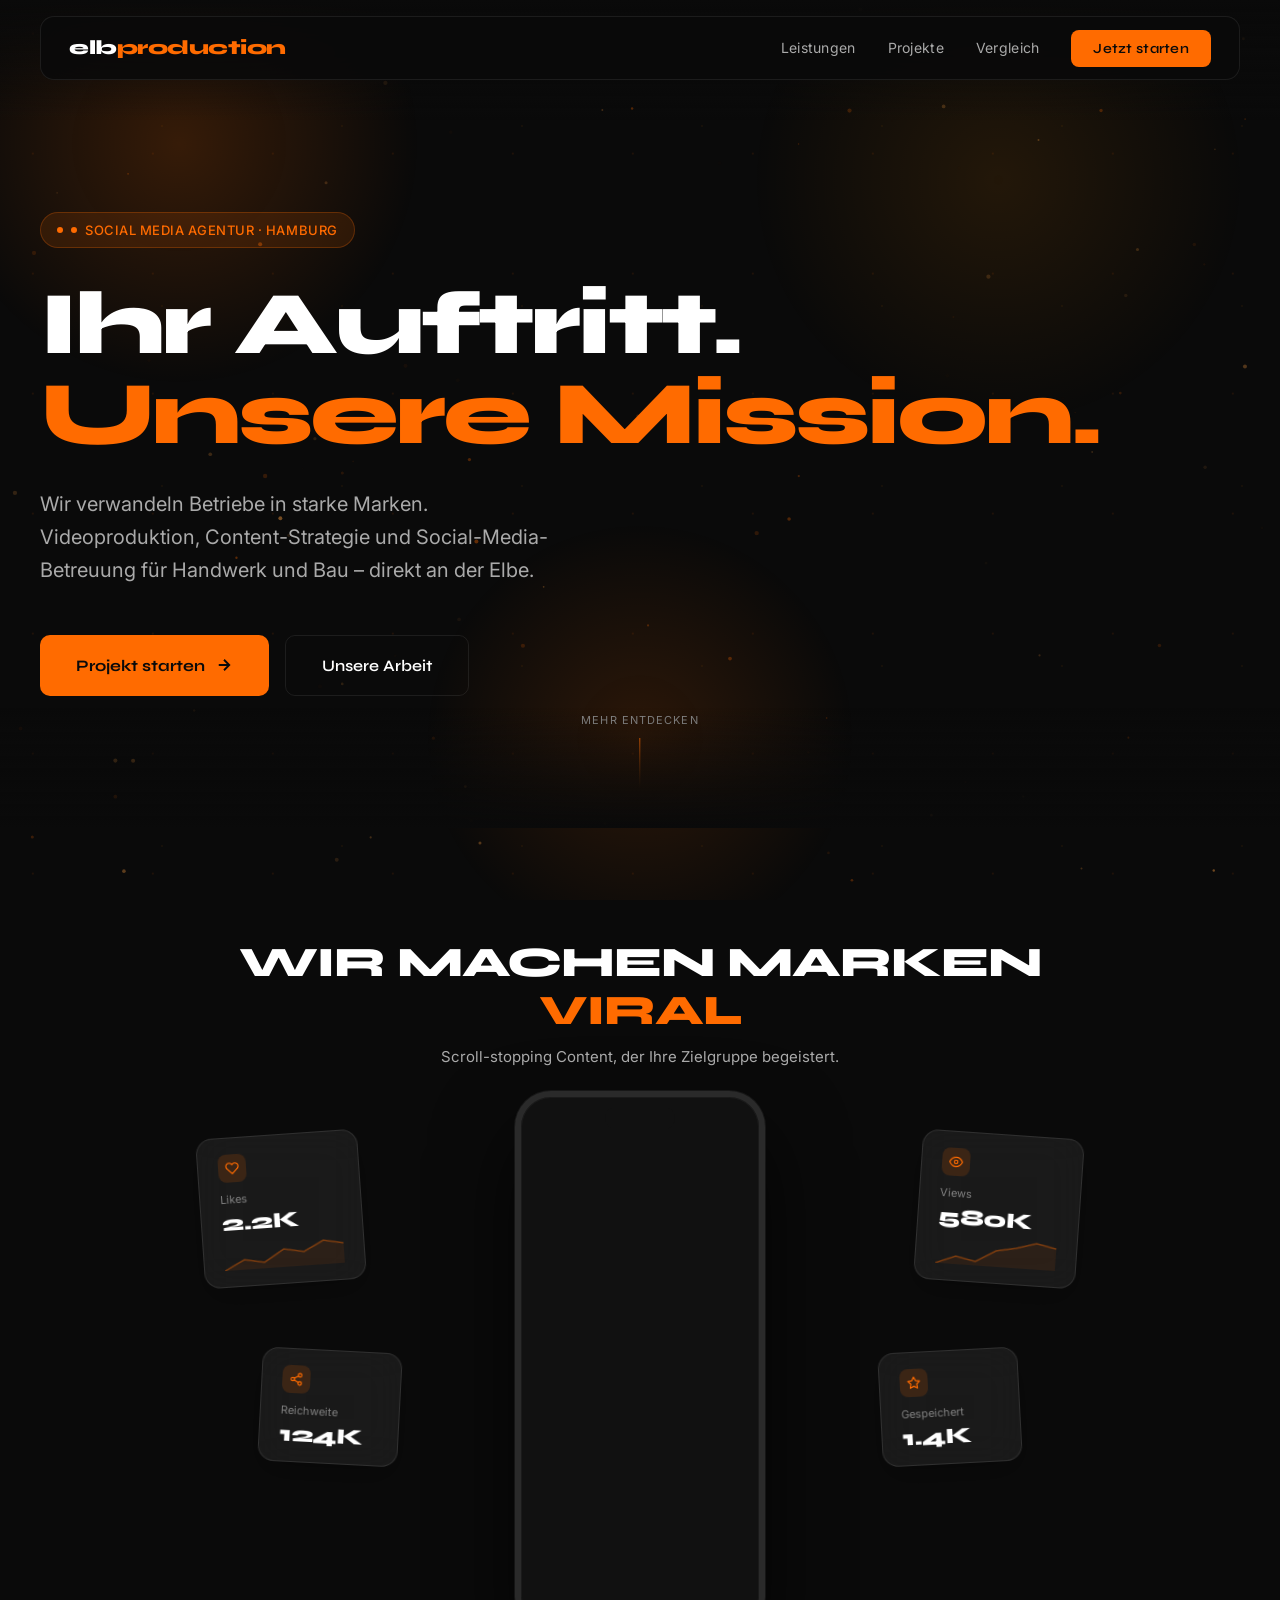
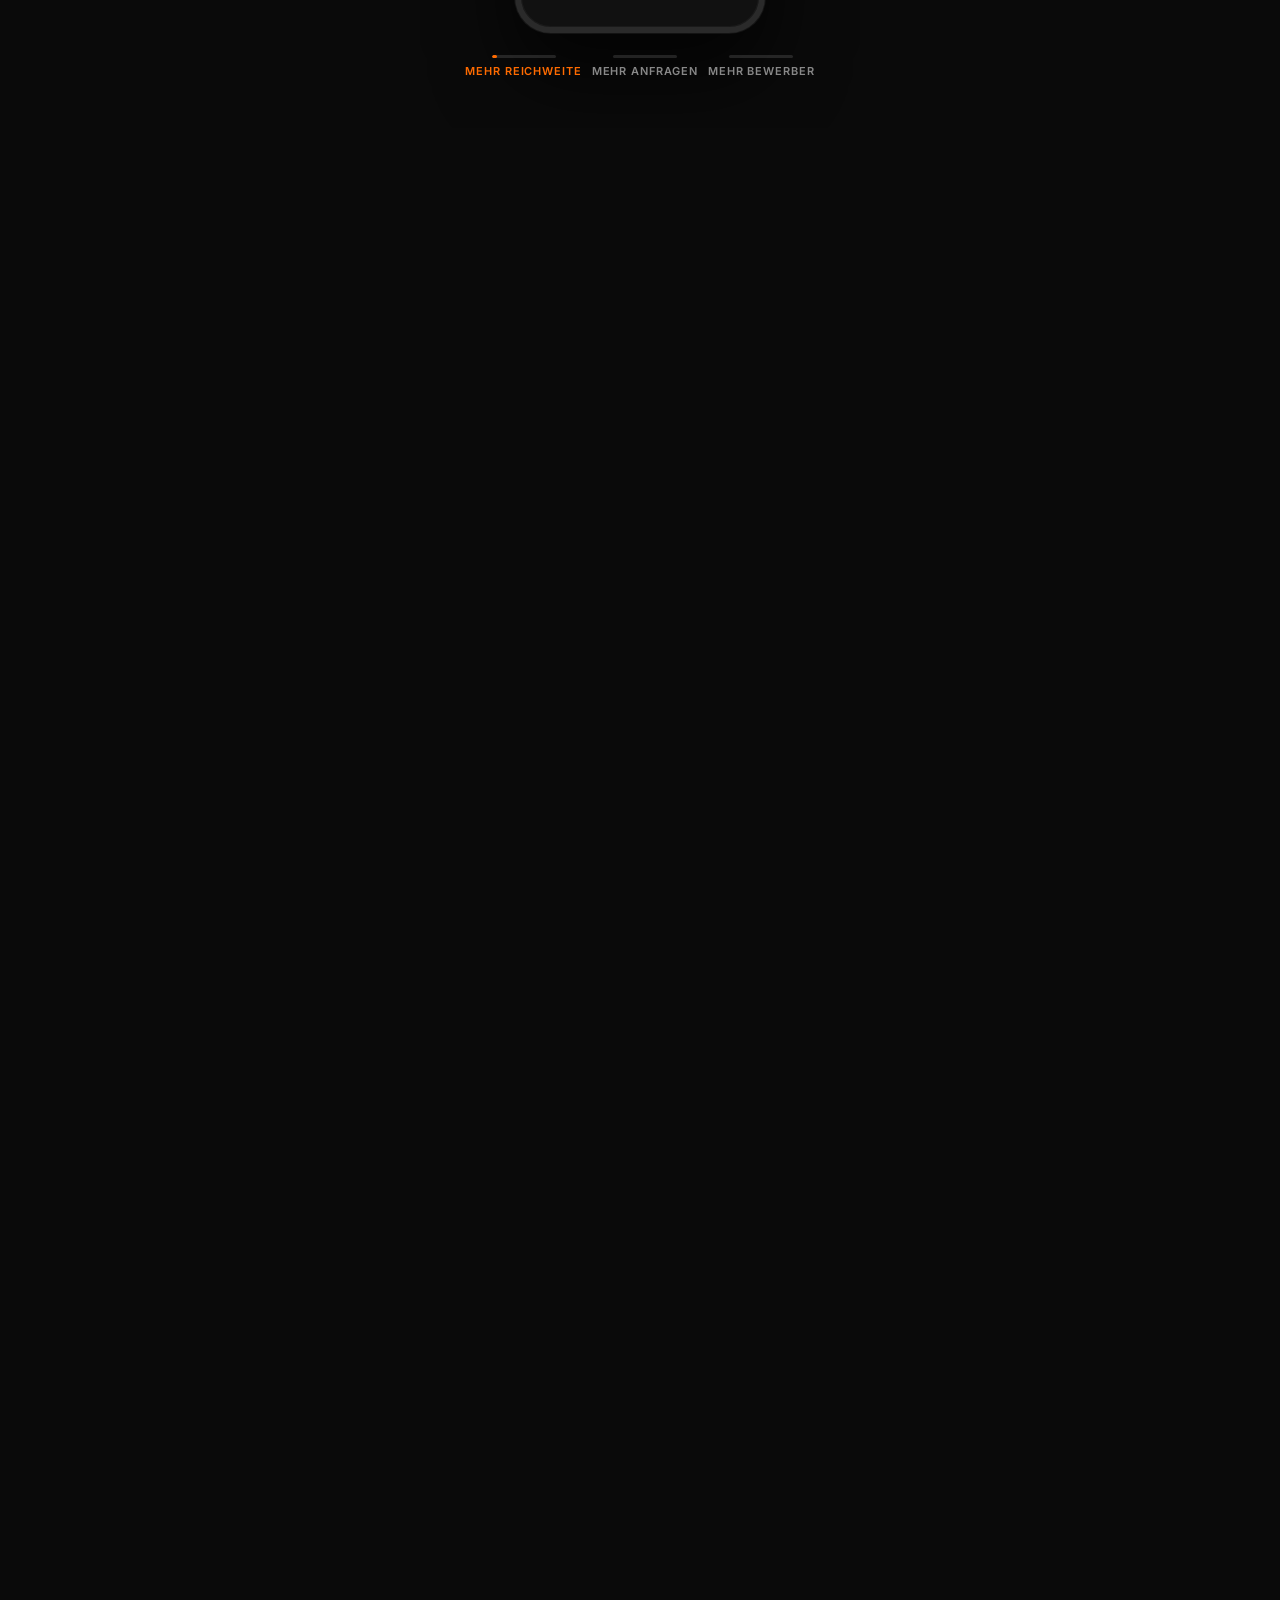
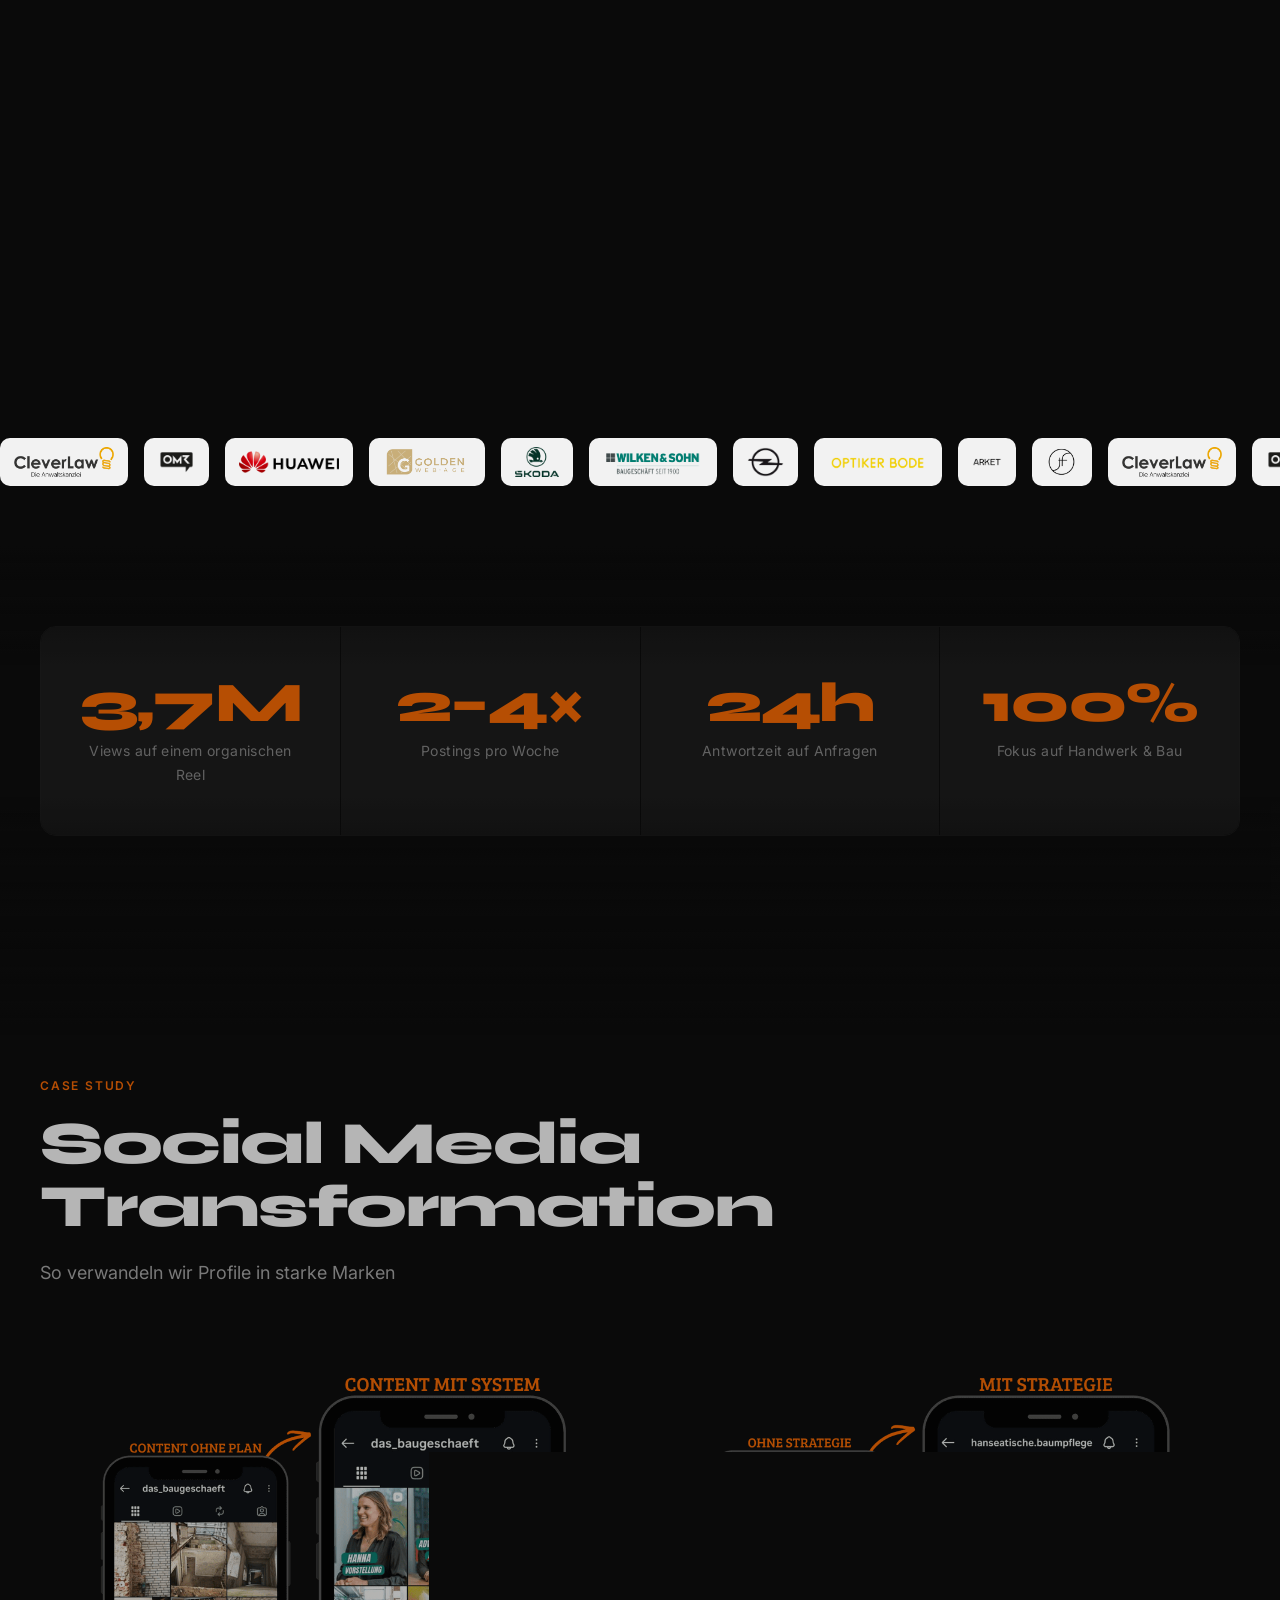
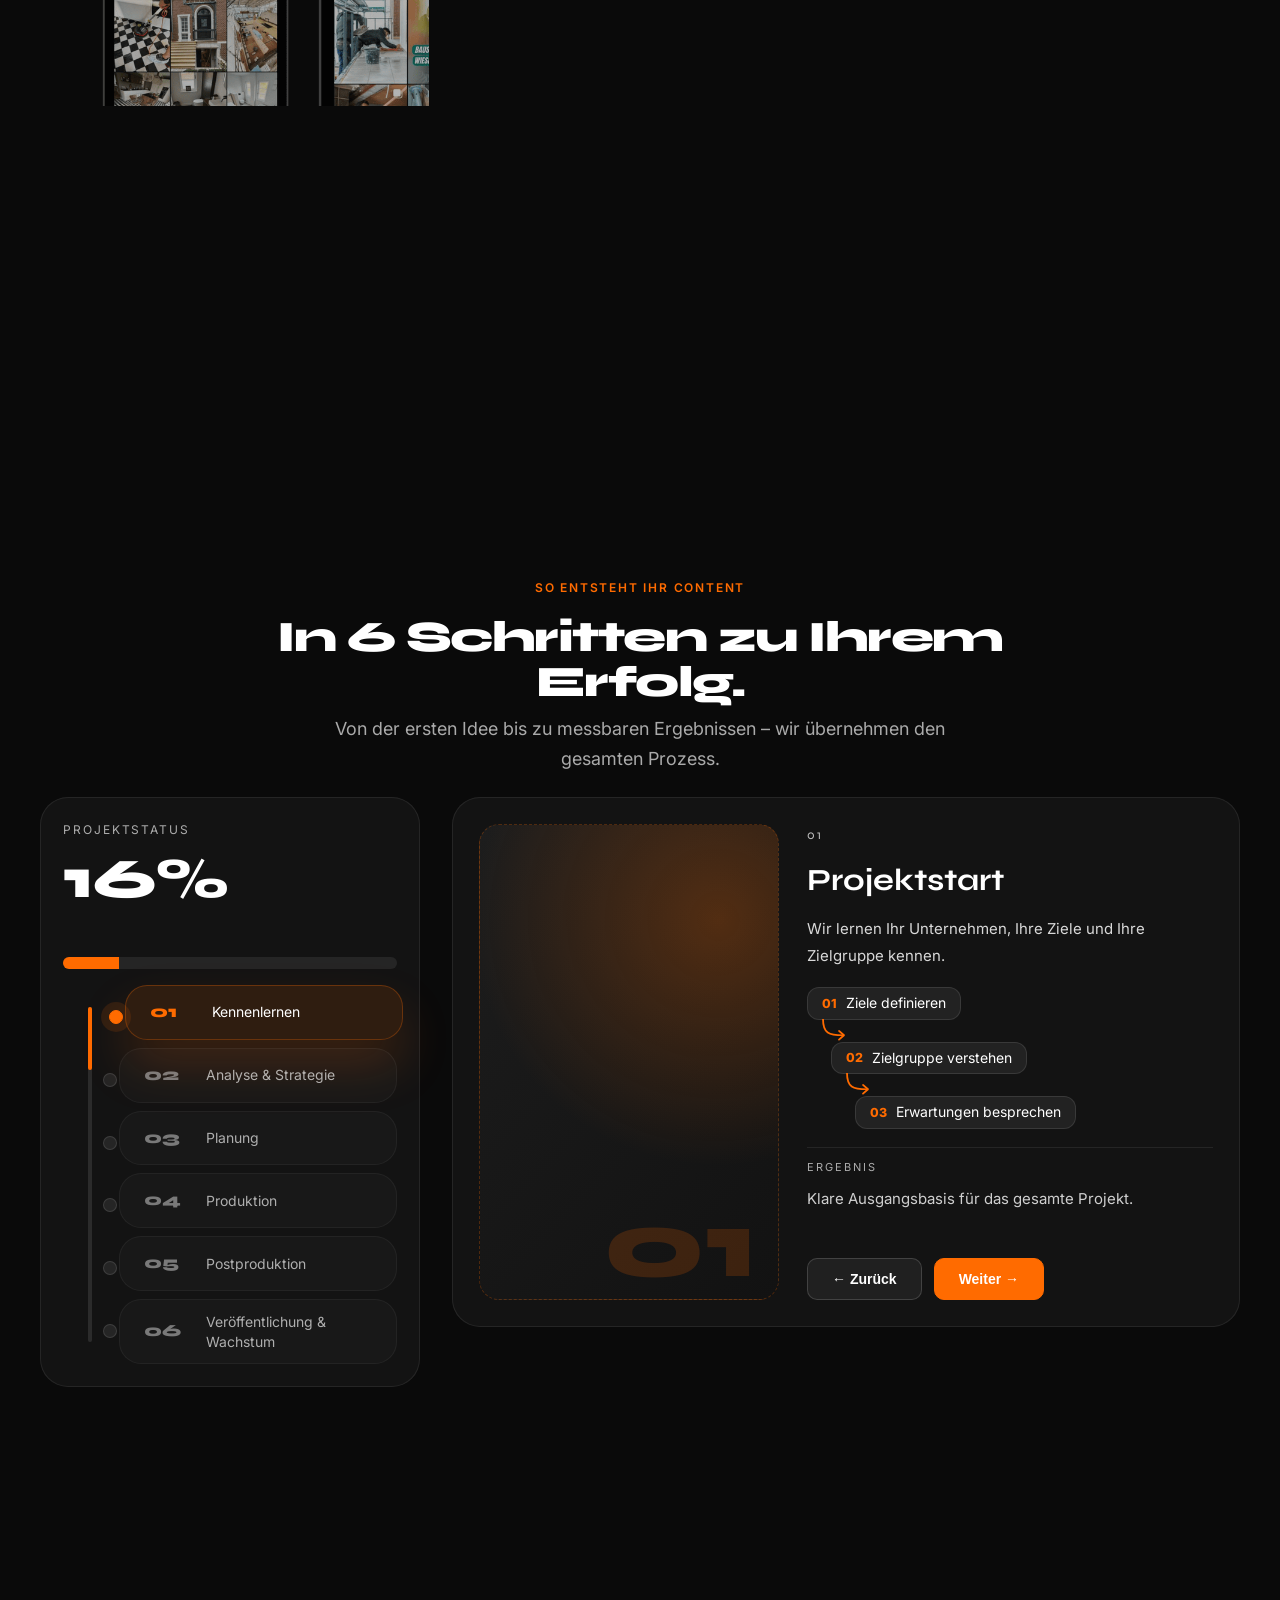
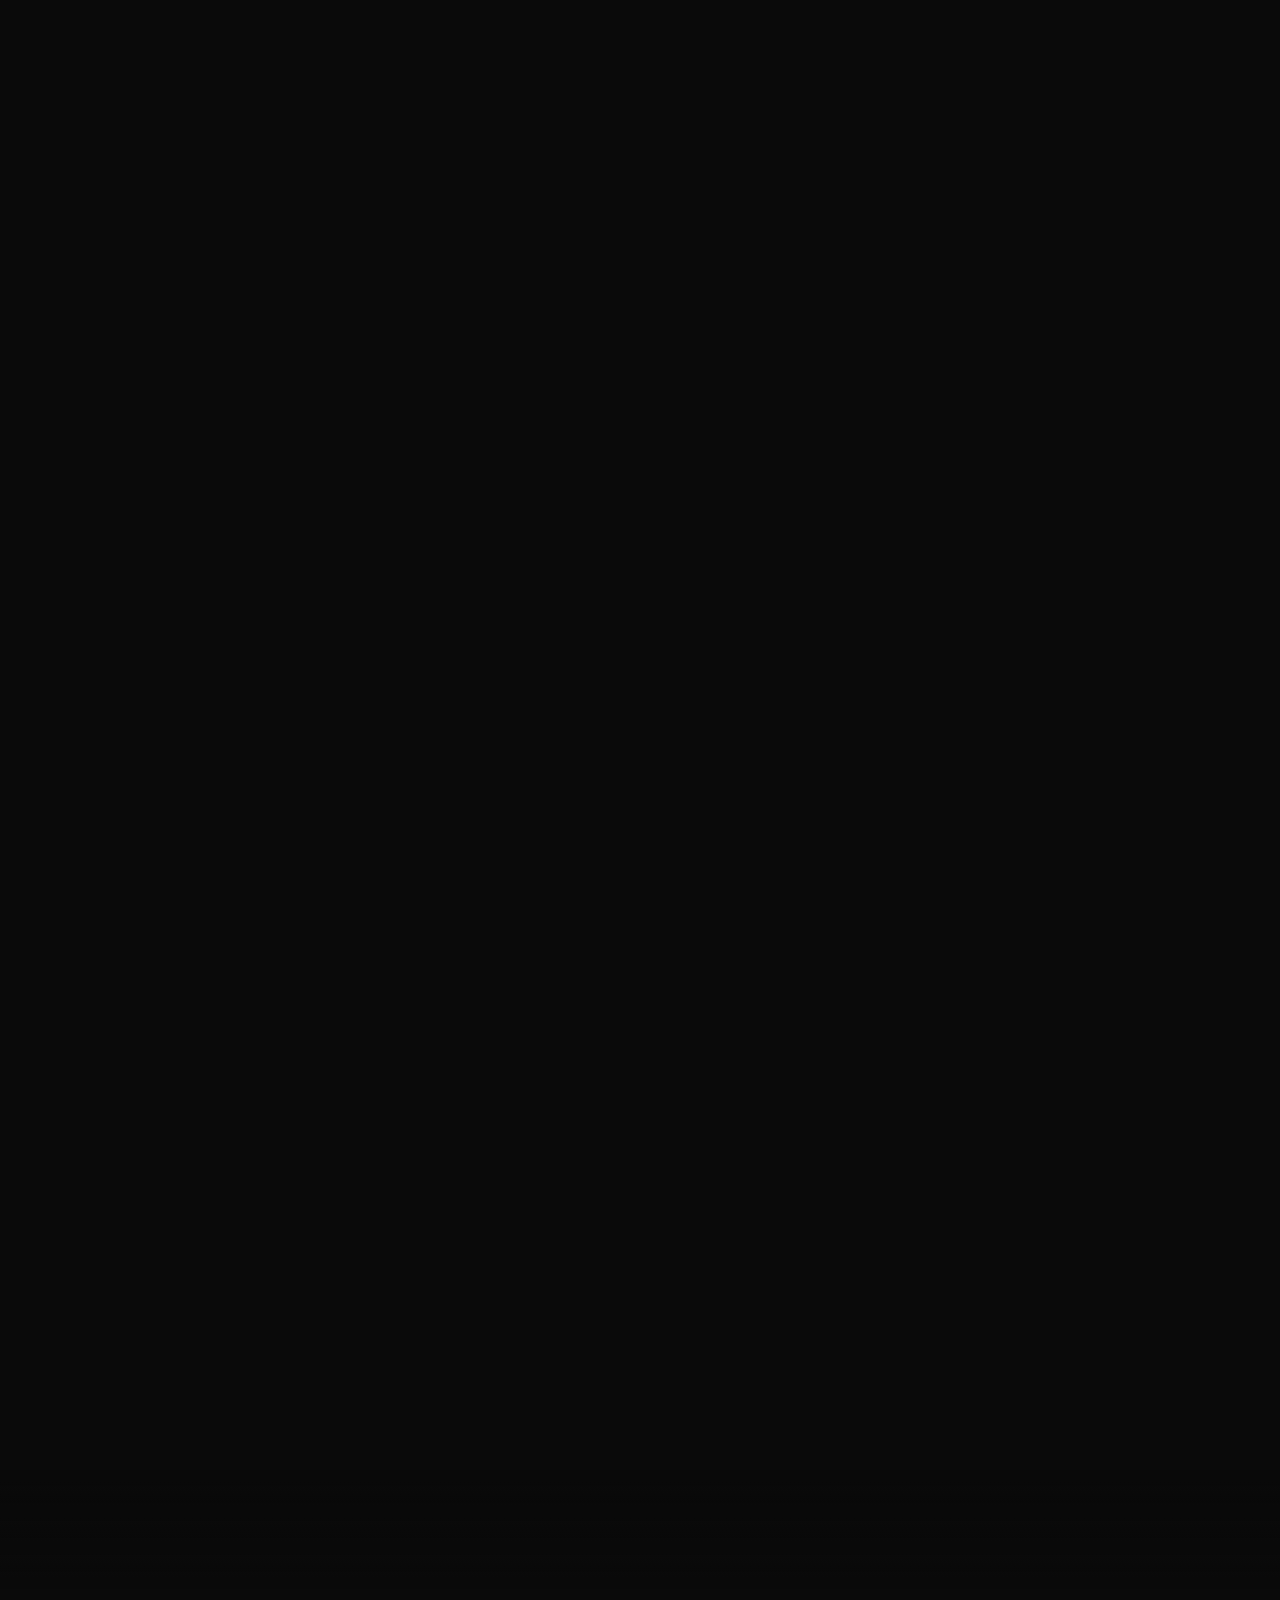
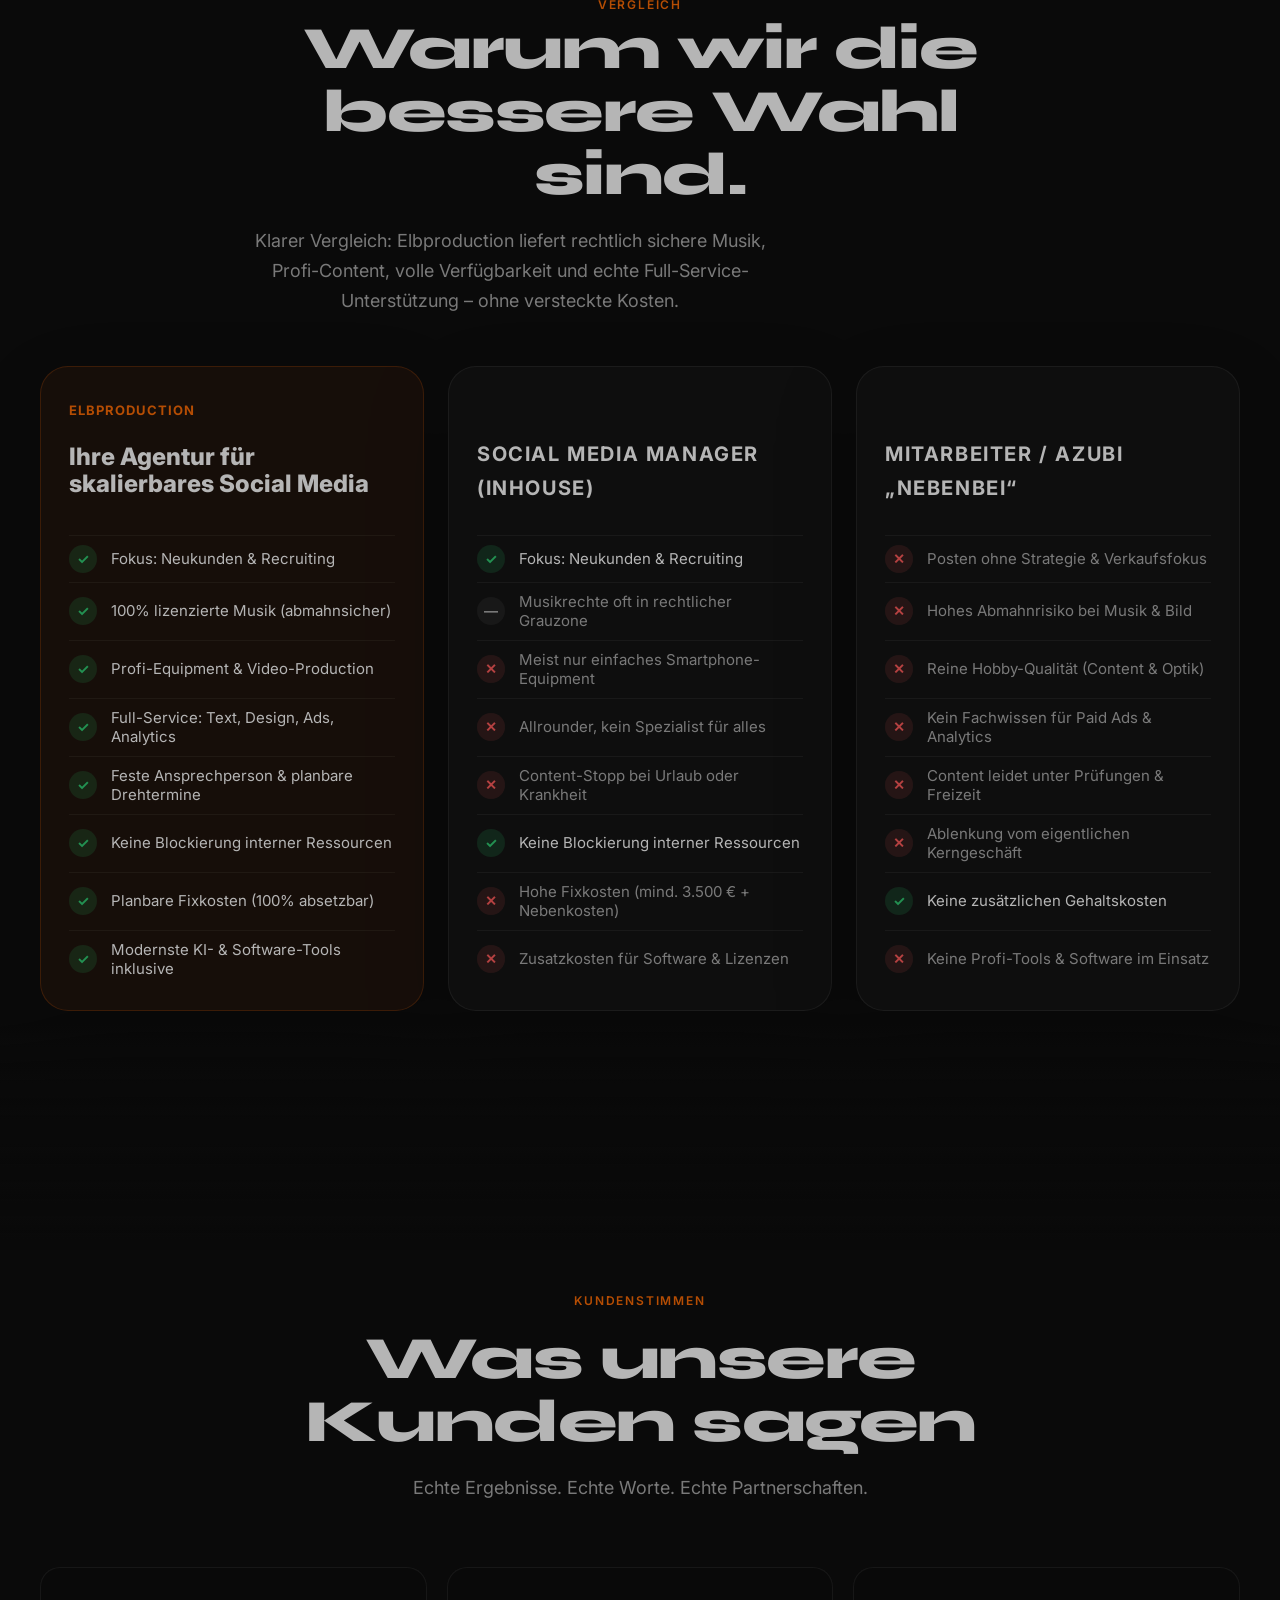
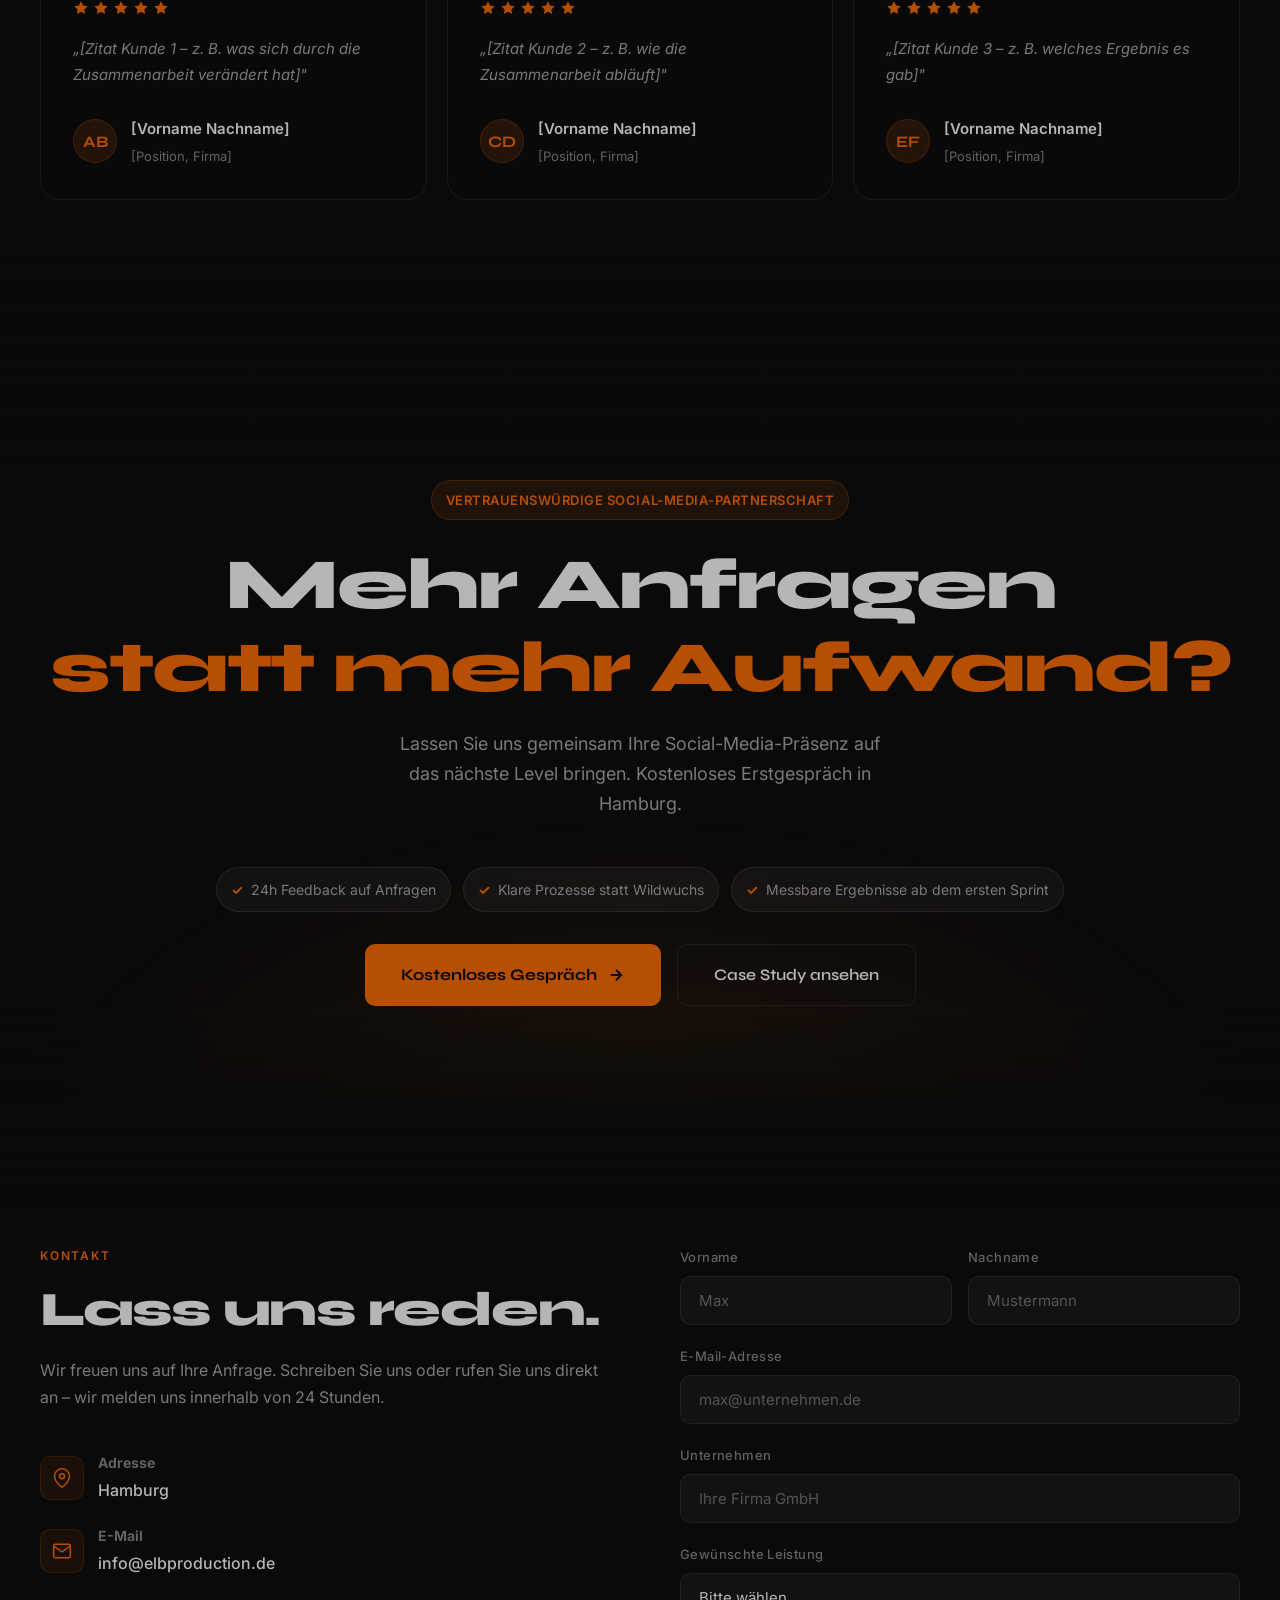
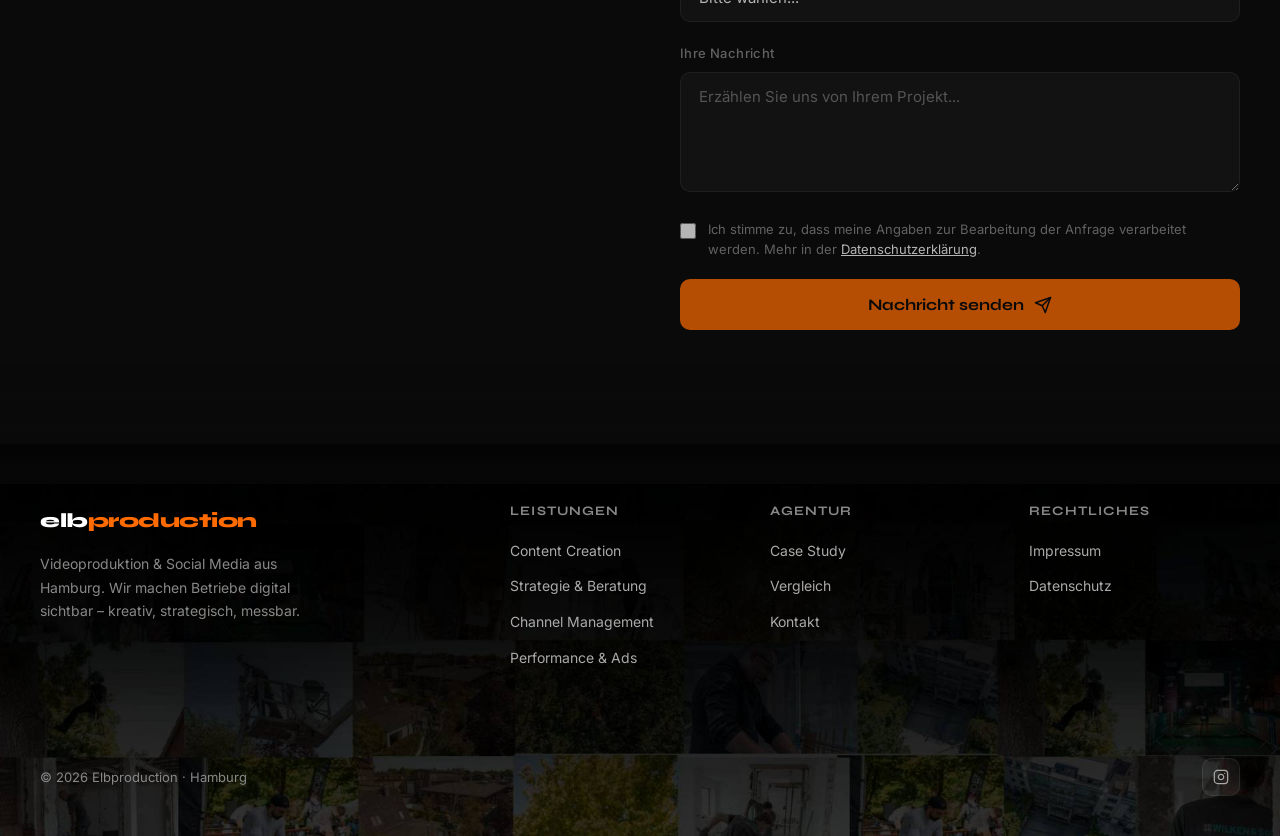
==== commit f3e5b1c0: "Update index.html" ====
--- a/index.html
+++ b/index.html
@@ -2970,8 +2970,6 @@
     body .process-detail-number { display: block; font-size: 11px; }
     body .process-detail-title { font-size: 22px !important; line-height: 1.15; }
     body .process-detail-text { font-size: 14px !important; line-height: 1.5 !important; }
-    body .process-detail-list { display: grid !important; gap: 4px !important; }
-    body .process-detail-list li { font-size: 13.5px !important; line-height: 1.5 !important; padding-left: 22px !important; }
     body .process-result-block { display: none !important; }
     body .process-nav-btns { margin-top: 6px !important; }
     body .process-btn-prev, body .process-btn-next { padding: 10px 18px !important; font-size: 13px !important; }
@@ -2983,9 +2981,6 @@
     body .process-detail-media { height: 18vh !important; min-height: 80px !important; }
     body .process-detail-title { font-size: 19px !important; }
     body .process-detail-text { font-size: 12.5px !important; line-height: 1.45 !important; }
-    body .process-detail-list { display: flex !important; flex-wrap: wrap; gap: 5px !important; }
-    body .process-detail-list li { font-size: 11px !important; line-height: 1.2 !important; padding: 5px 9px 5px 22px !important; border-radius: 999px; background: rgba(255,107,0,0.10); border: 1px solid rgba(255,107,0,0.22); }
-    body .process-detail-list li::before { left: 8px !important; top: 5px !important; font-size: 10px; }
   }
   @media (max-width: 720px) and (max-height: 700px) {
     body .process-detail-media { height: 16vh !important; min-height: 70px !important; }
@@ -3107,7 +3102,37 @@
   body .phone-headline.visible { transform: none !important; }
   body .phone-headline h2 { white-space: normal; }
   body .phone-mockup { margin-top: 0 !important; width: clamp(170px, calc((100vh - 330px) * 0.46), 250px) !important; }
-  body .phone-progress { display: none !important; }
+    body .phone-progress { display: none !important; }
+  /* ===== Schritt-Punkte als Treppe mit Bogen-Pfeil (Variante C) ===== */
+  body .process-detail-list { counter-reset: pp; display: flex !important; flex-direction: column !important; flex-wrap: nowrap !important; align-items: flex-start !important; gap: var(--pg, 22px) !important; }
+  body .process-detail-list li { counter-increment: pp; position: relative; display: inline-flex !important; align-items: center; gap: 9px; padding: 7px 14px !important; border-radius: 12px !important; background: #222 !important; border: 1px solid rgba(255,255,255,.1) !important; font-size: 14px !important; line-height: 1.2 !important; color: #fff; white-space: nowrap; }
+  body .process-detail-list li::before { content: counter(pp, decimal-leading-zero) !important; position: static !important; font-weight: 800; color: var(--orange); font-size: 12.5px !important; }
+  body .process-detail-list li:nth-child(2) { margin-left: 24px; }
+  body .process-detail-list li:nth-child(3) { margin-left: 48px; }
+  body .process-detail-list li:nth-child(4) { margin-left: 72px; }
+  body .process-detail-list li:nth-child(5) { margin-left: 96px; }
+  body .process-detail-list li:not(:last-child)::after { content: ''; position: absolute; left: 13px; top: 100%; width: 30px; height: var(--pg, 22px); background: url("data:image/svg+xml,%3Csvg xmlns='http://www.w3.org/2000/svg' viewBox='0 0 30 23' preserveAspectRatio='none'%3E%3Cpath d='M2 0 C2 15 8 17 22 17' fill='none' stroke='%23FF6B00' stroke-width='1.8' stroke-linecap='round'/%3E%3Cpath d='M18 12.5 L23 17 L18 21.5' fill='none' stroke='%23FF6B00' stroke-width='1.8' stroke-linecap='round' stroke-linejoin='round'/%3E%3C/svg%3E") no-repeat left top / 30px 100%; }
+  body .process-detail-card:has(li:nth-child(5)) .process-detail-list { --pg: 12px; }
+  @media (min-width: 1101px) and (min-height: 821px) { body .process-detail-media { min-height: 360px; } }
+  @media (max-width: 720px) {
+    body .process-detail-list { --pg: 20px; }
+    body .process-detail-list li { font-size: 12.5px !important; padding: 5px 11px !important; border-radius: 11px !important; gap: 8px; }
+    body .process-detail-list li::before { font-size: 11px !important; }
+    body .process-detail-list li:nth-child(2) { margin-left: 20px; }
+    body .process-detail-list li:nth-child(3) { margin-left: 40px; }
+    body .process-detail-list li:nth-child(4) { margin-left: 60px; }
+    body .process-detail-list li:nth-child(5) { margin-left: 80px; }
+    body .process-detail-list li:not(:last-child)::after { left: 11px; width: 28px; background-size: 28px 100%; }
+    body .process-detail-media { height: 245px !important; max-height: none !important; }
+    body .process-detail-card:has(li:nth-child(5)) .process-detail-media { height: 180px !important; }
+    body .process-detail-card:has(li:nth-child(5)) .process-detail-list { --pg: 14px; }
+  }
+  @media (max-width: 720px) and (max-height: 800px) {
+    body .process-detail-list { --pg: 12px; }
+    body .process-detail-media { height: 20vh !important; min-height: 90px !important; }
+    body .process-detail-card:has(li:nth-child(5)) .process-detail-media { height: 13vh !important; min-height: 70px !important; }
+    body .process-detail-card:has(li:nth-child(5)) .process-detail-list { --pg: 8px; }
+  }
   .phone-screen video { opacity: 0; }
   .phone-steps { display: flex; gap: 10px; justify-content: center; position: relative; z-index: 20; }
   .ps-item { appearance: none; background: none; border: 0; padding: 0; cursor: pointer; display: flex; flex-direction: column; align-items: center; gap: 8px; color: var(--gray); font: 600 11px/1 'Inter', sans-serif; letter-spacing: .08em; text-transform: uppercase; transition: color .3s; }
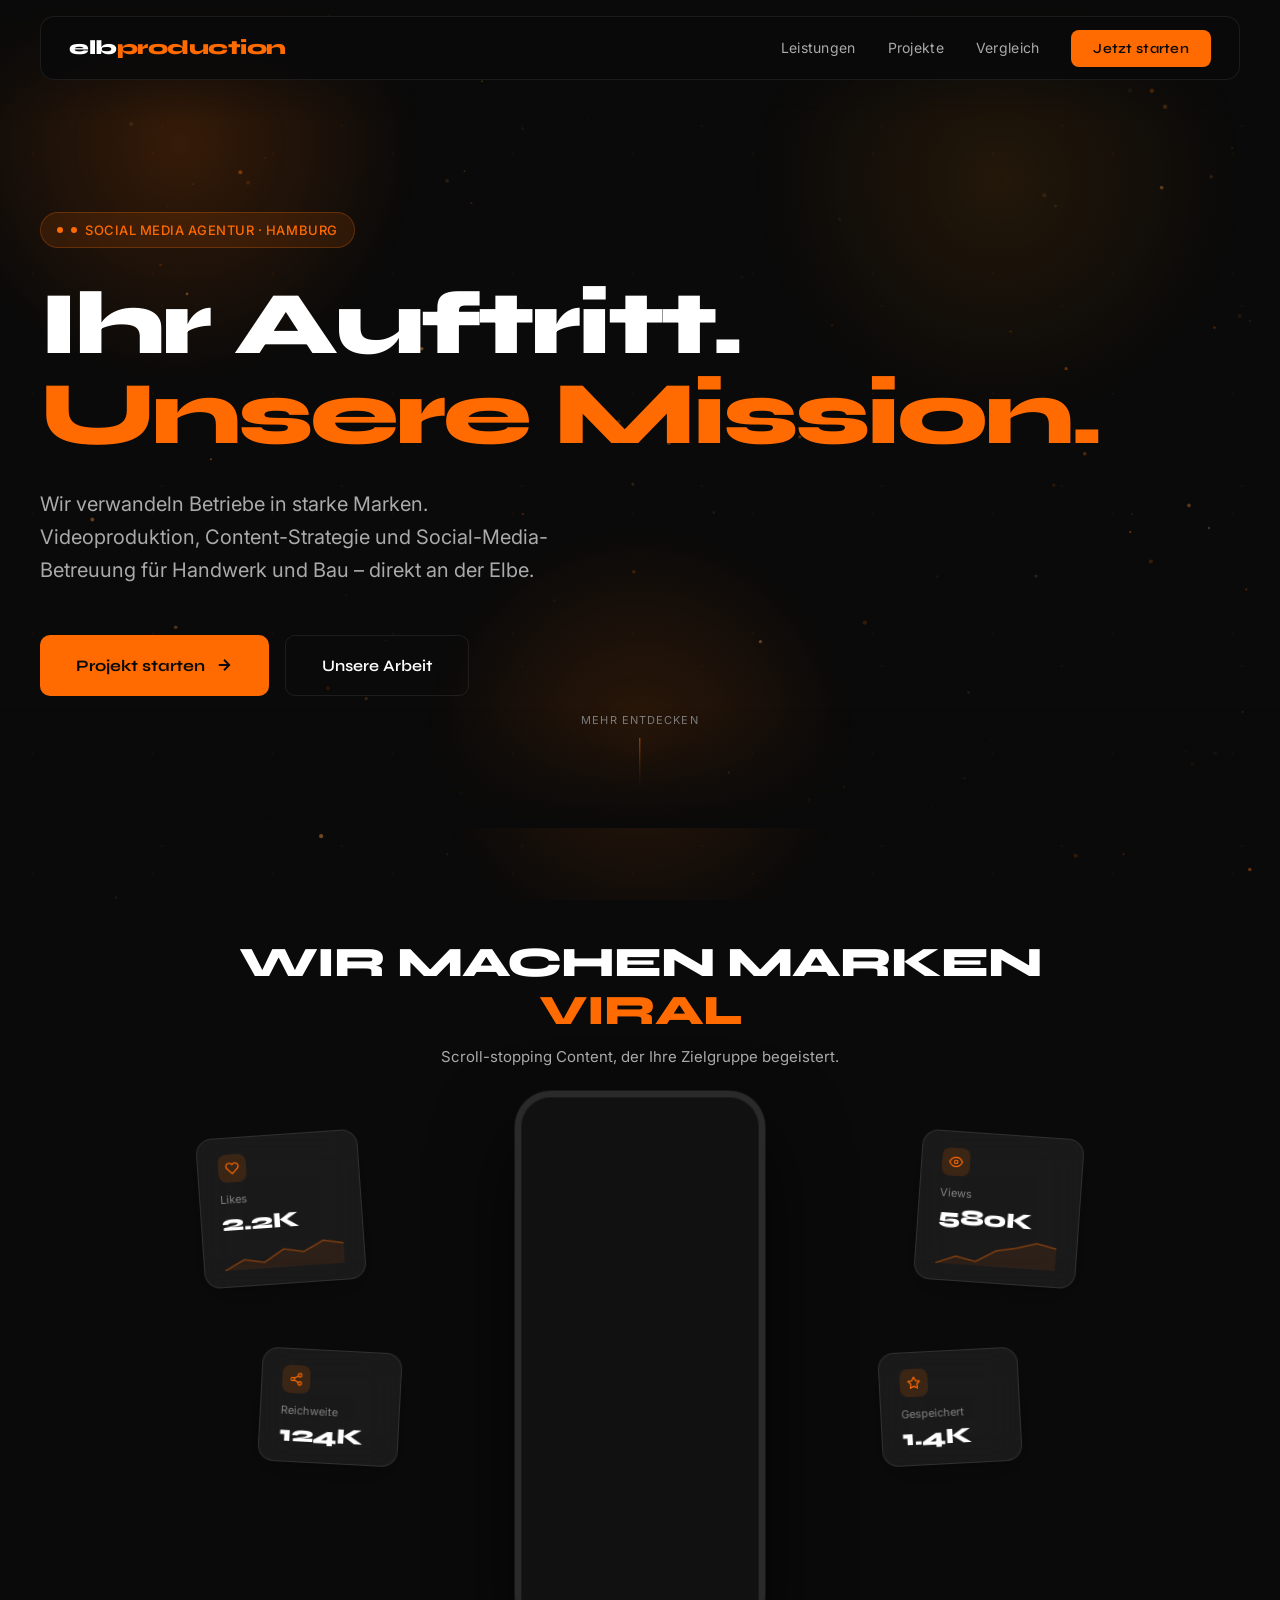
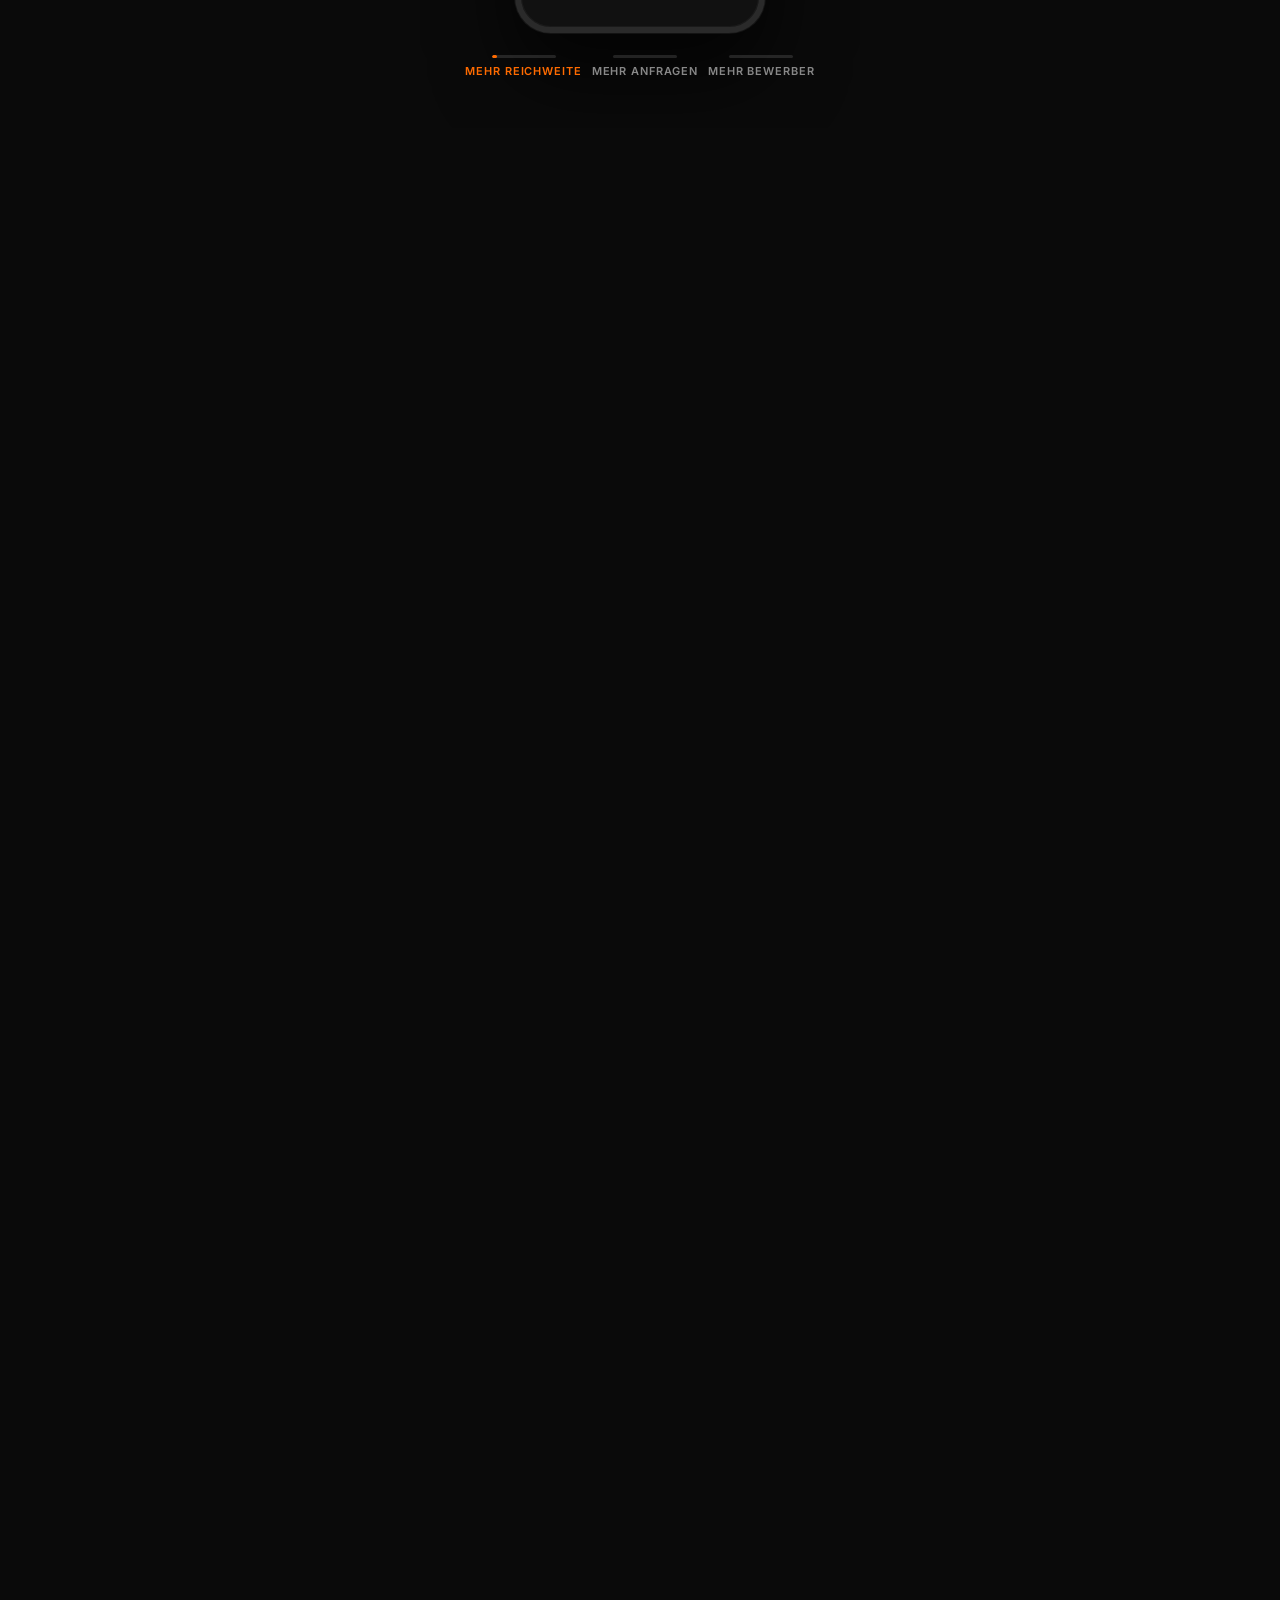
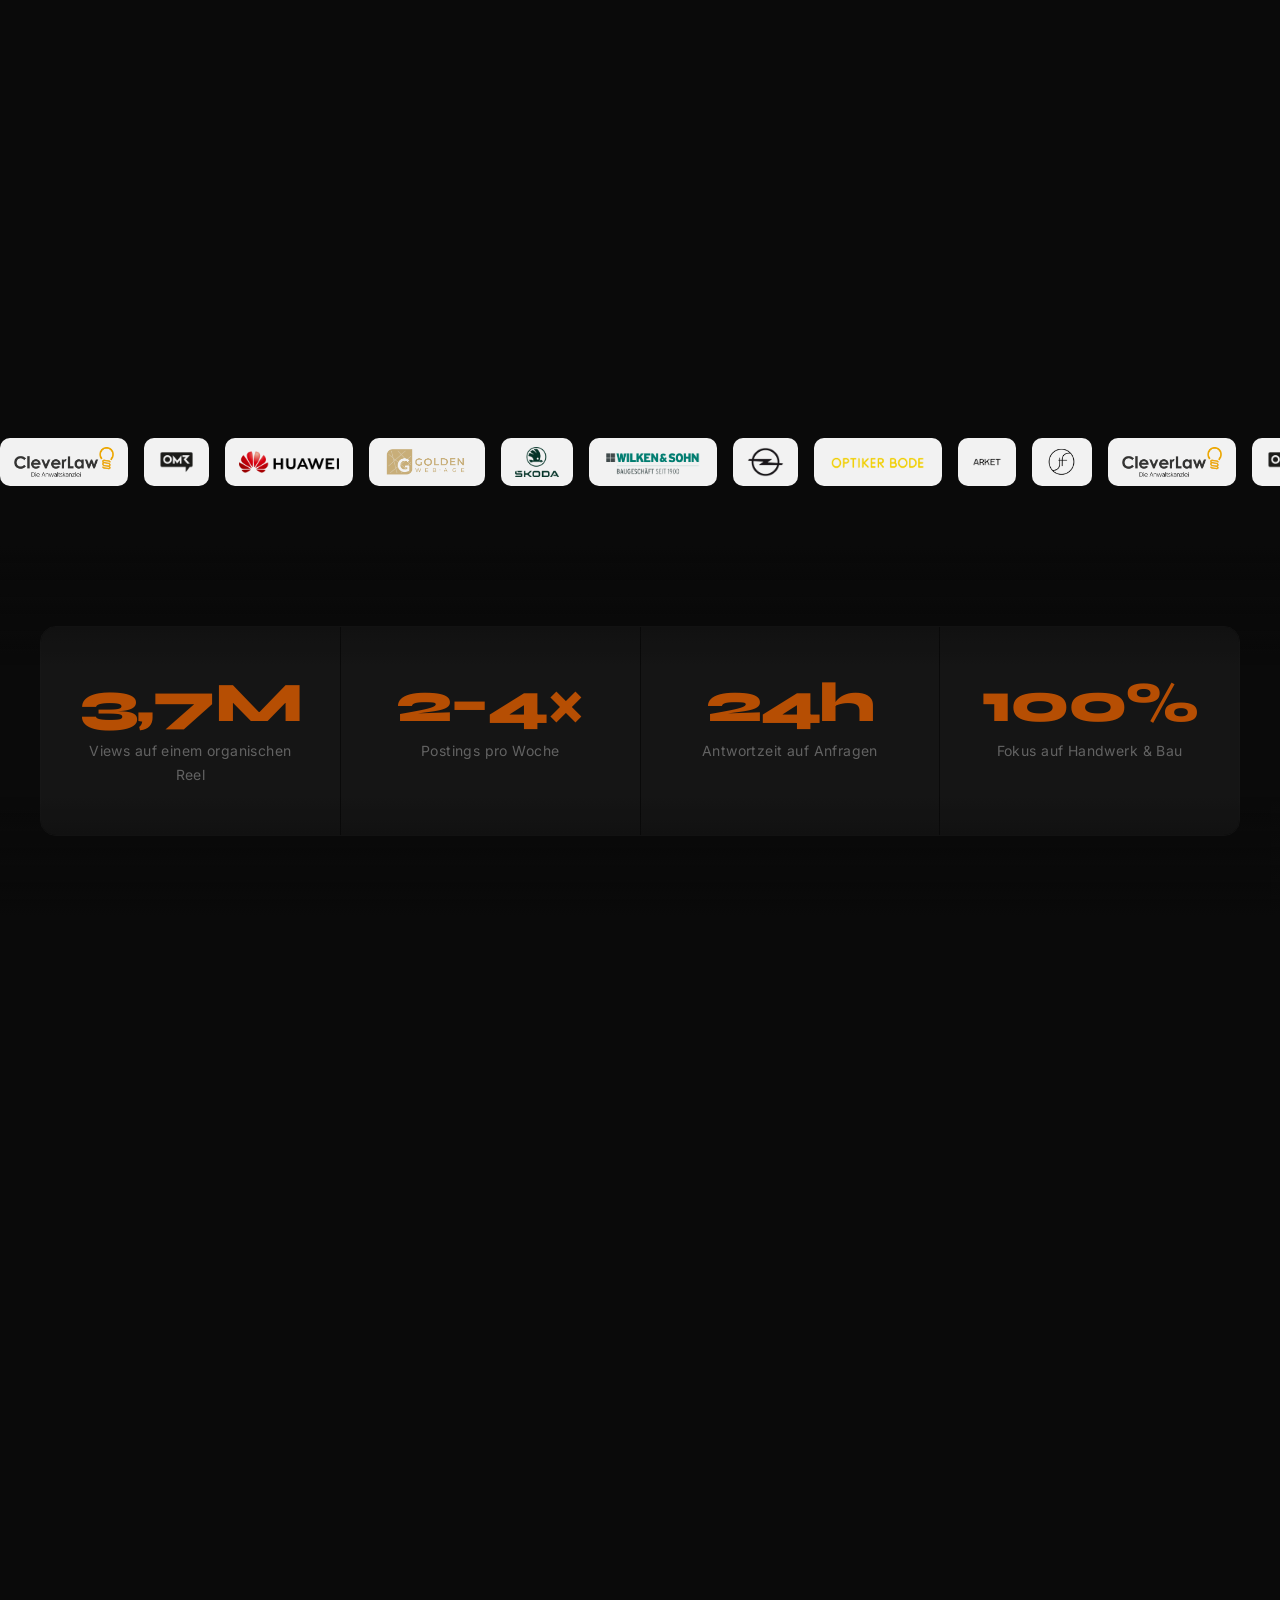
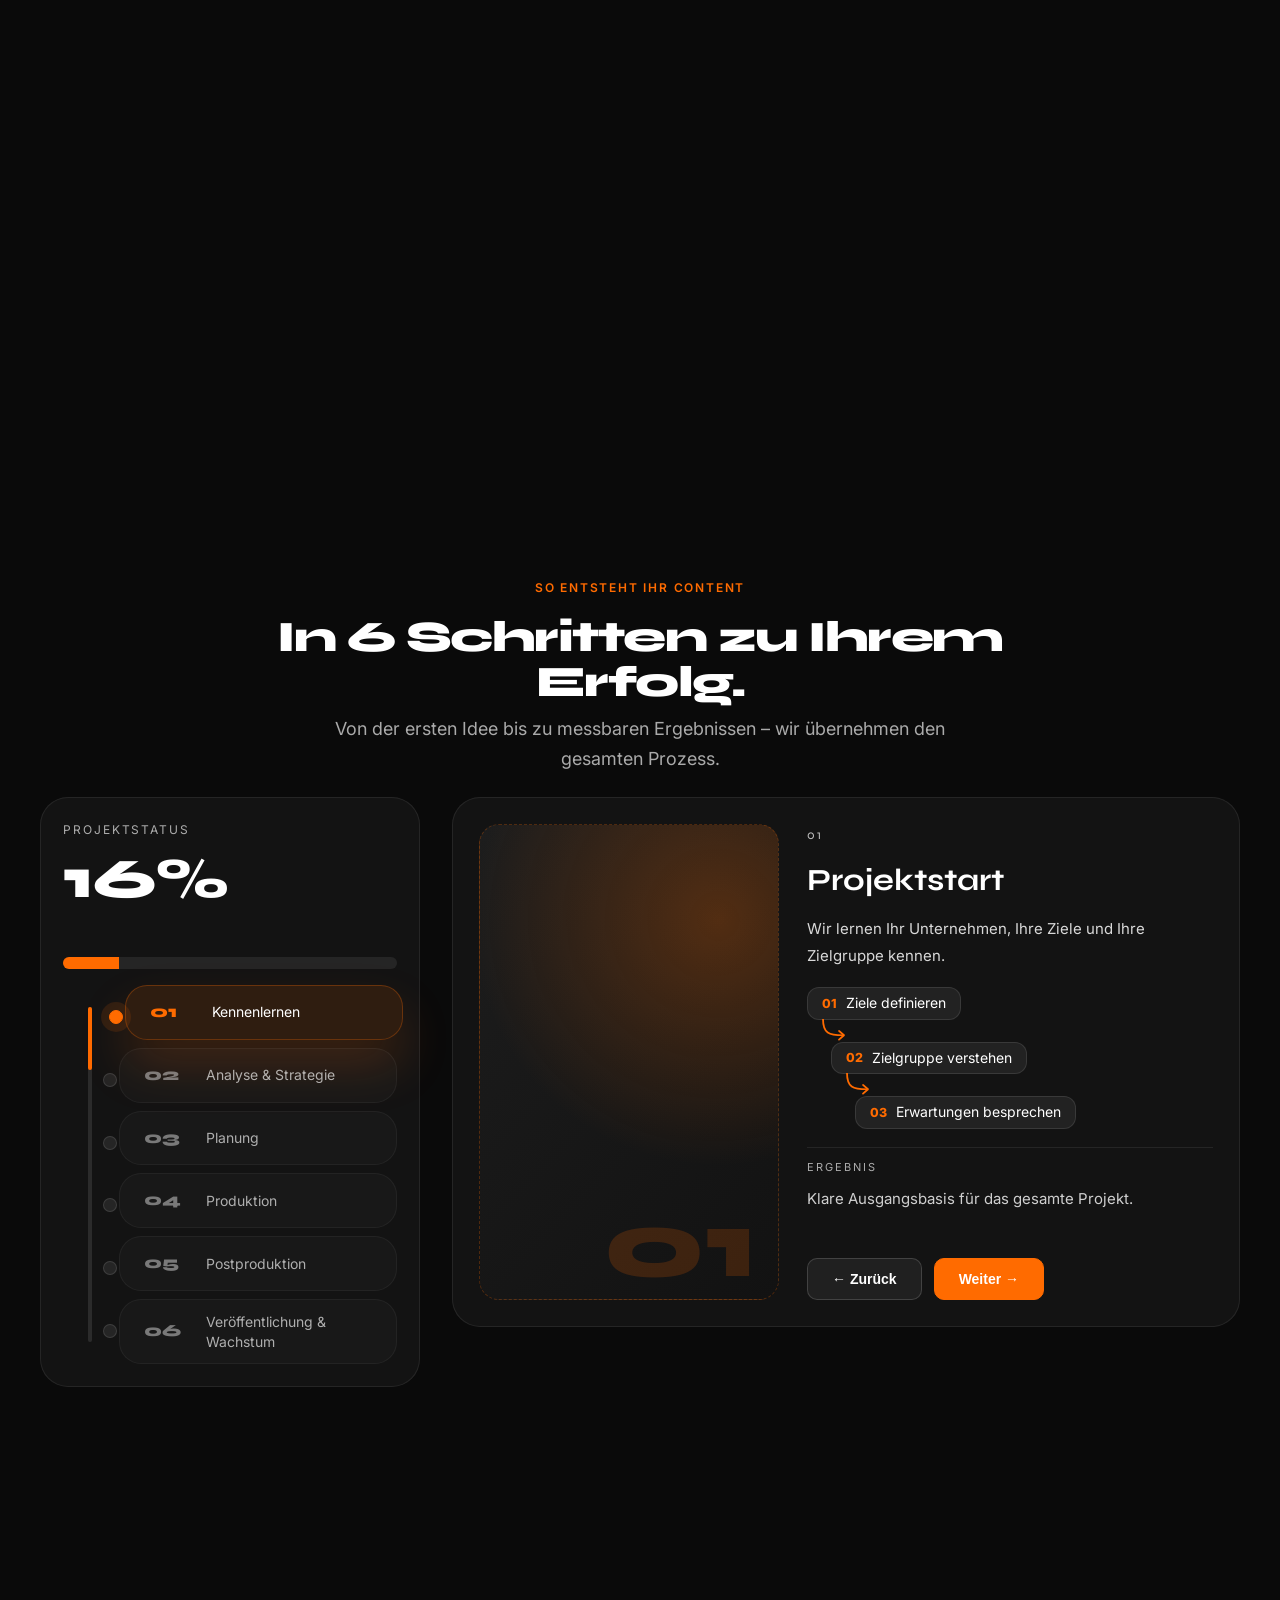
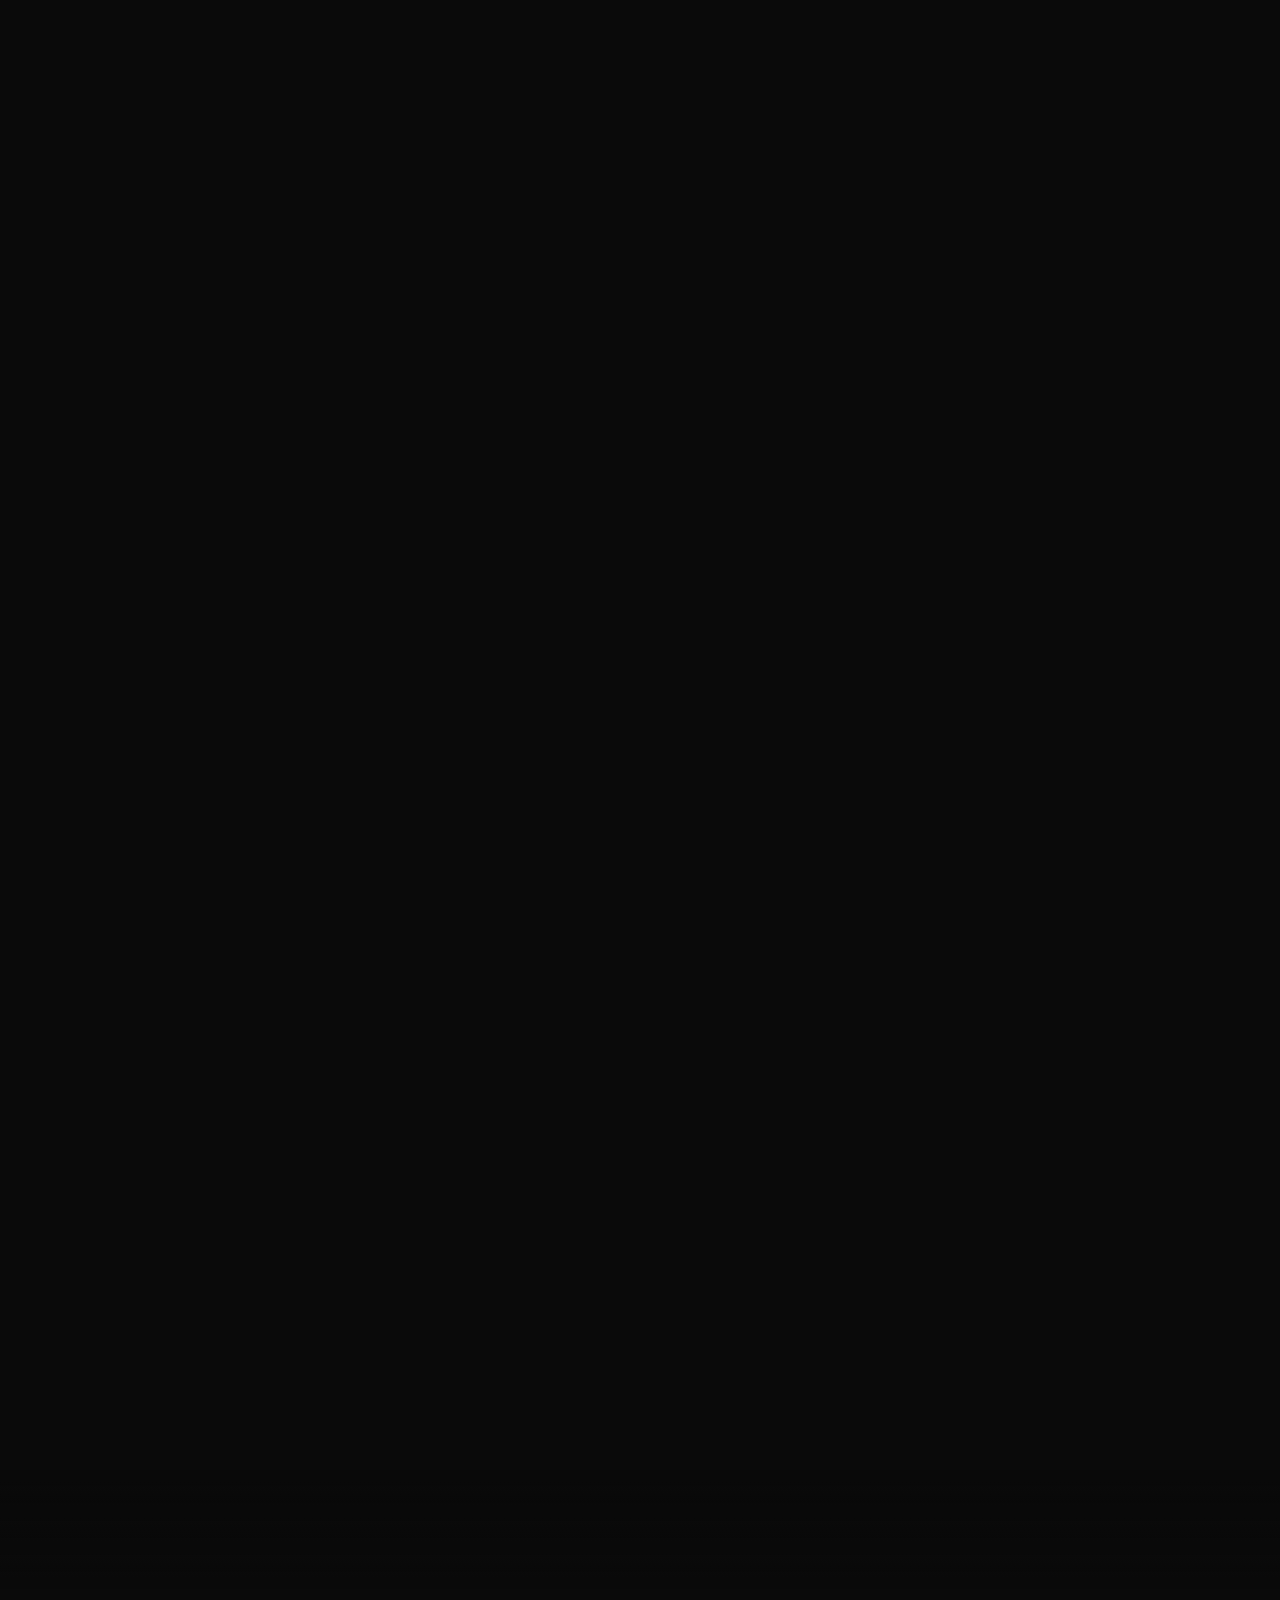
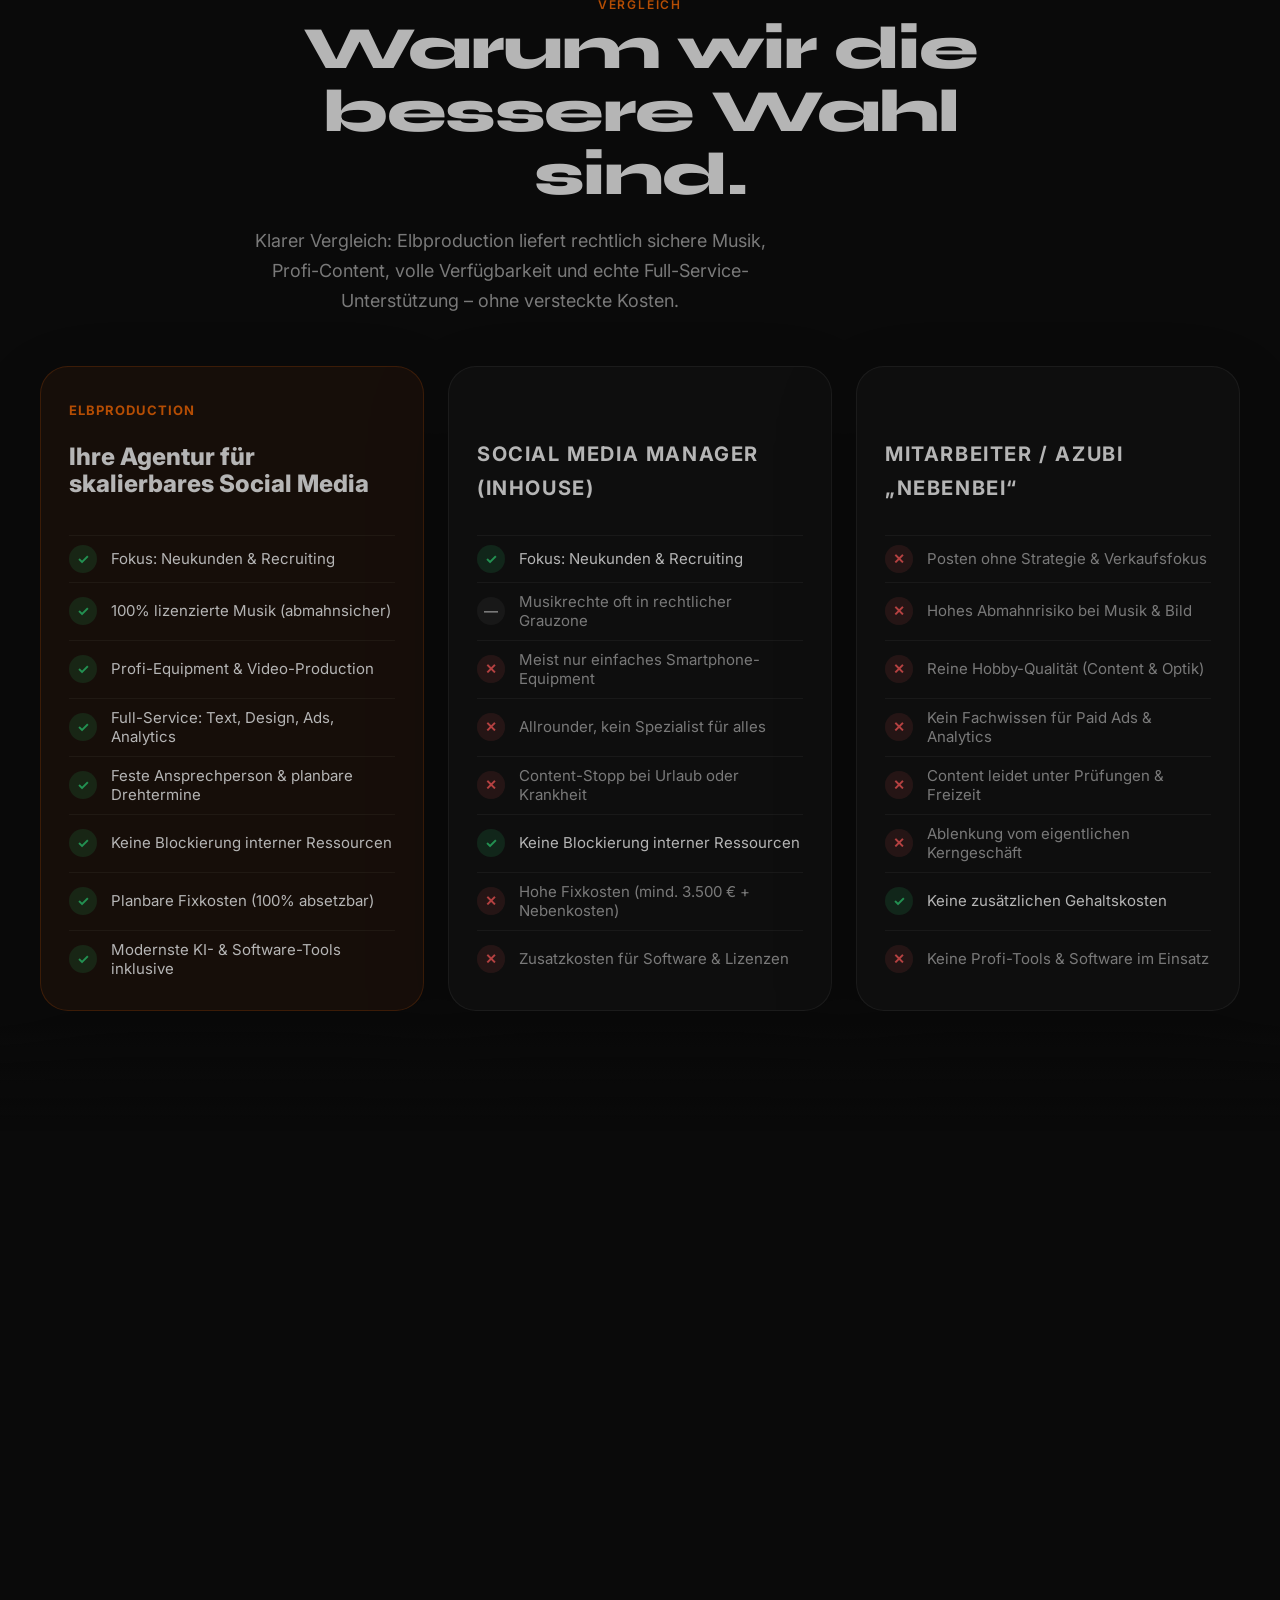
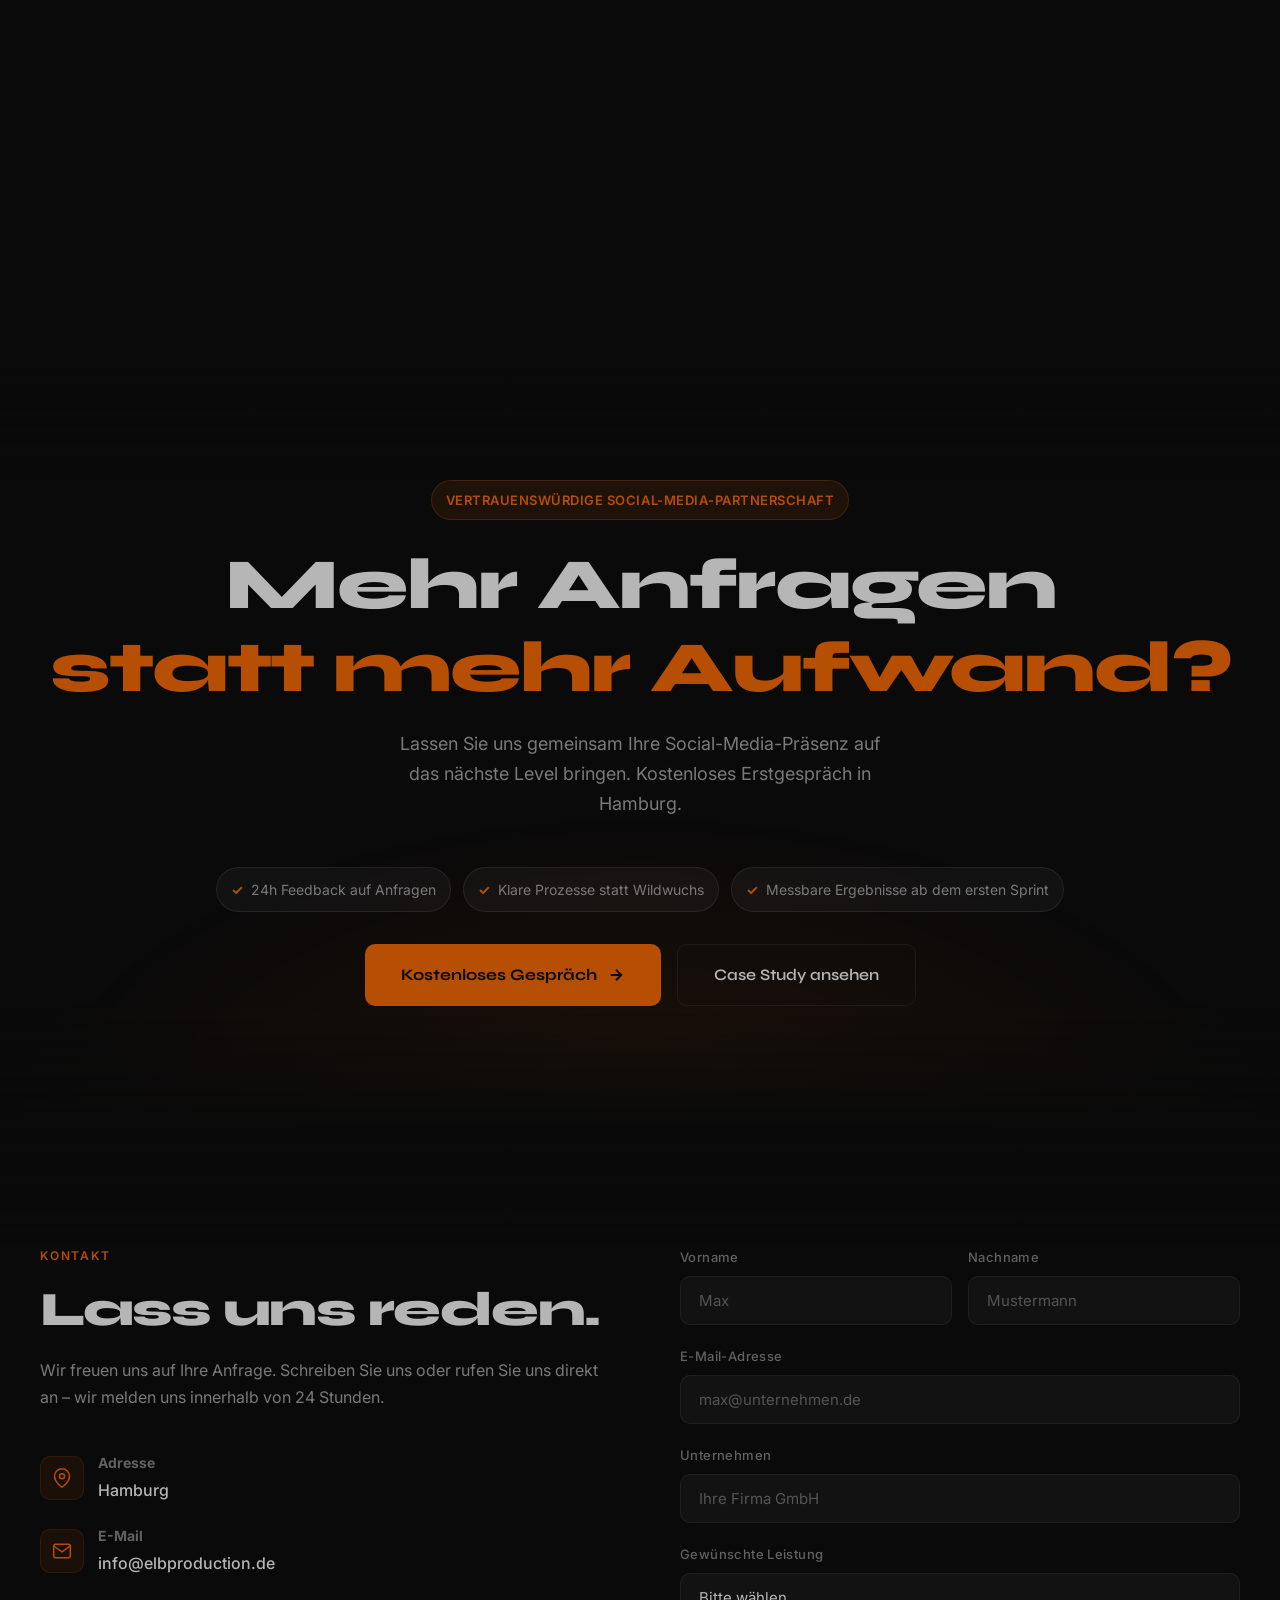
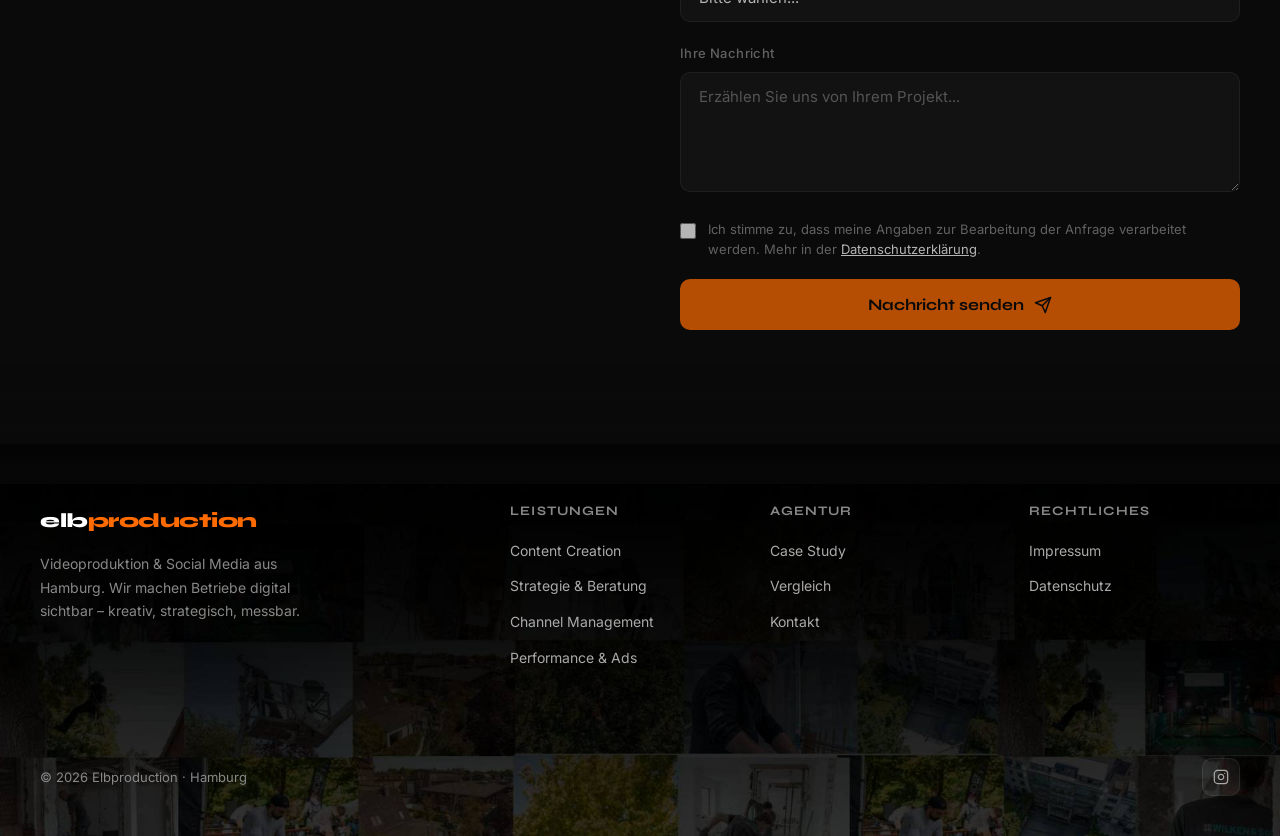
==== commit 1f2d9e49: "Change alignment in process-sticky-inner for mobile" ====
--- a/index.html
+++ b/index.html
@@ -2955,7 +2955,7 @@
   }
      /* PROZESS auf dem Handy: wie am PC (ohne Ergebnis), passt auf einen Bildschirm */
   @media (max-width: 720px) {
-    body .process-sticky-inner { top: 0 !important; height: 100vh !important; height: 100svh !important; padding: 72px 14px 10px !important; align-items: flex-start !important; overflow: hidden !important; }
+        body .process-sticky-inner { top: 0 !important; height: 100vh !important; height: 100svh !important; padding: 72px 14px 10px !important; align-items: safe center !important; overflow: hidden !important; }
     body .process-sticky-inner .process-header { margin-bottom: 12px !important; text-align: left; }
     body .process-sticky-inner .section-label { font-size: 11px; margin-bottom: 6px; }
     body .process-sticky-inner .section-title { font-size: 26px !important; line-height: 1.08; margin-bottom: 6px !important; letter-spacing: -.5px; }
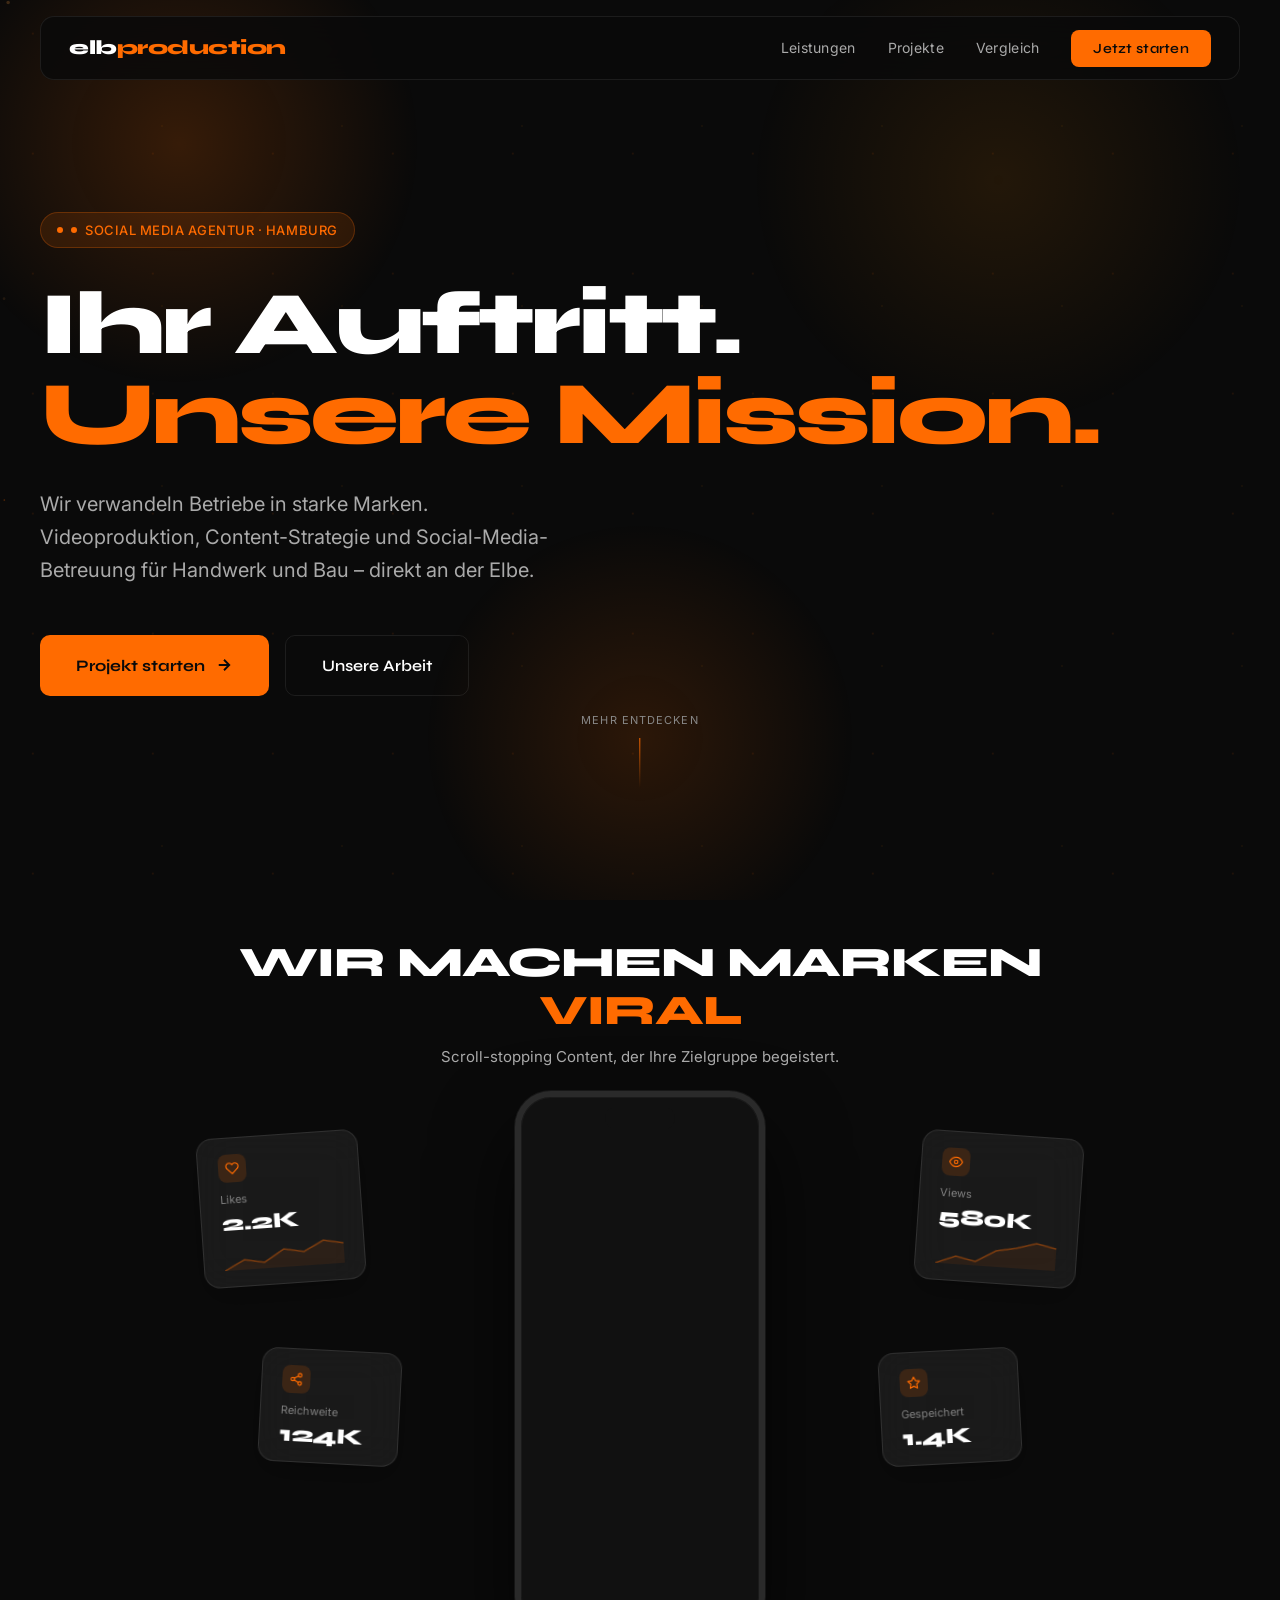
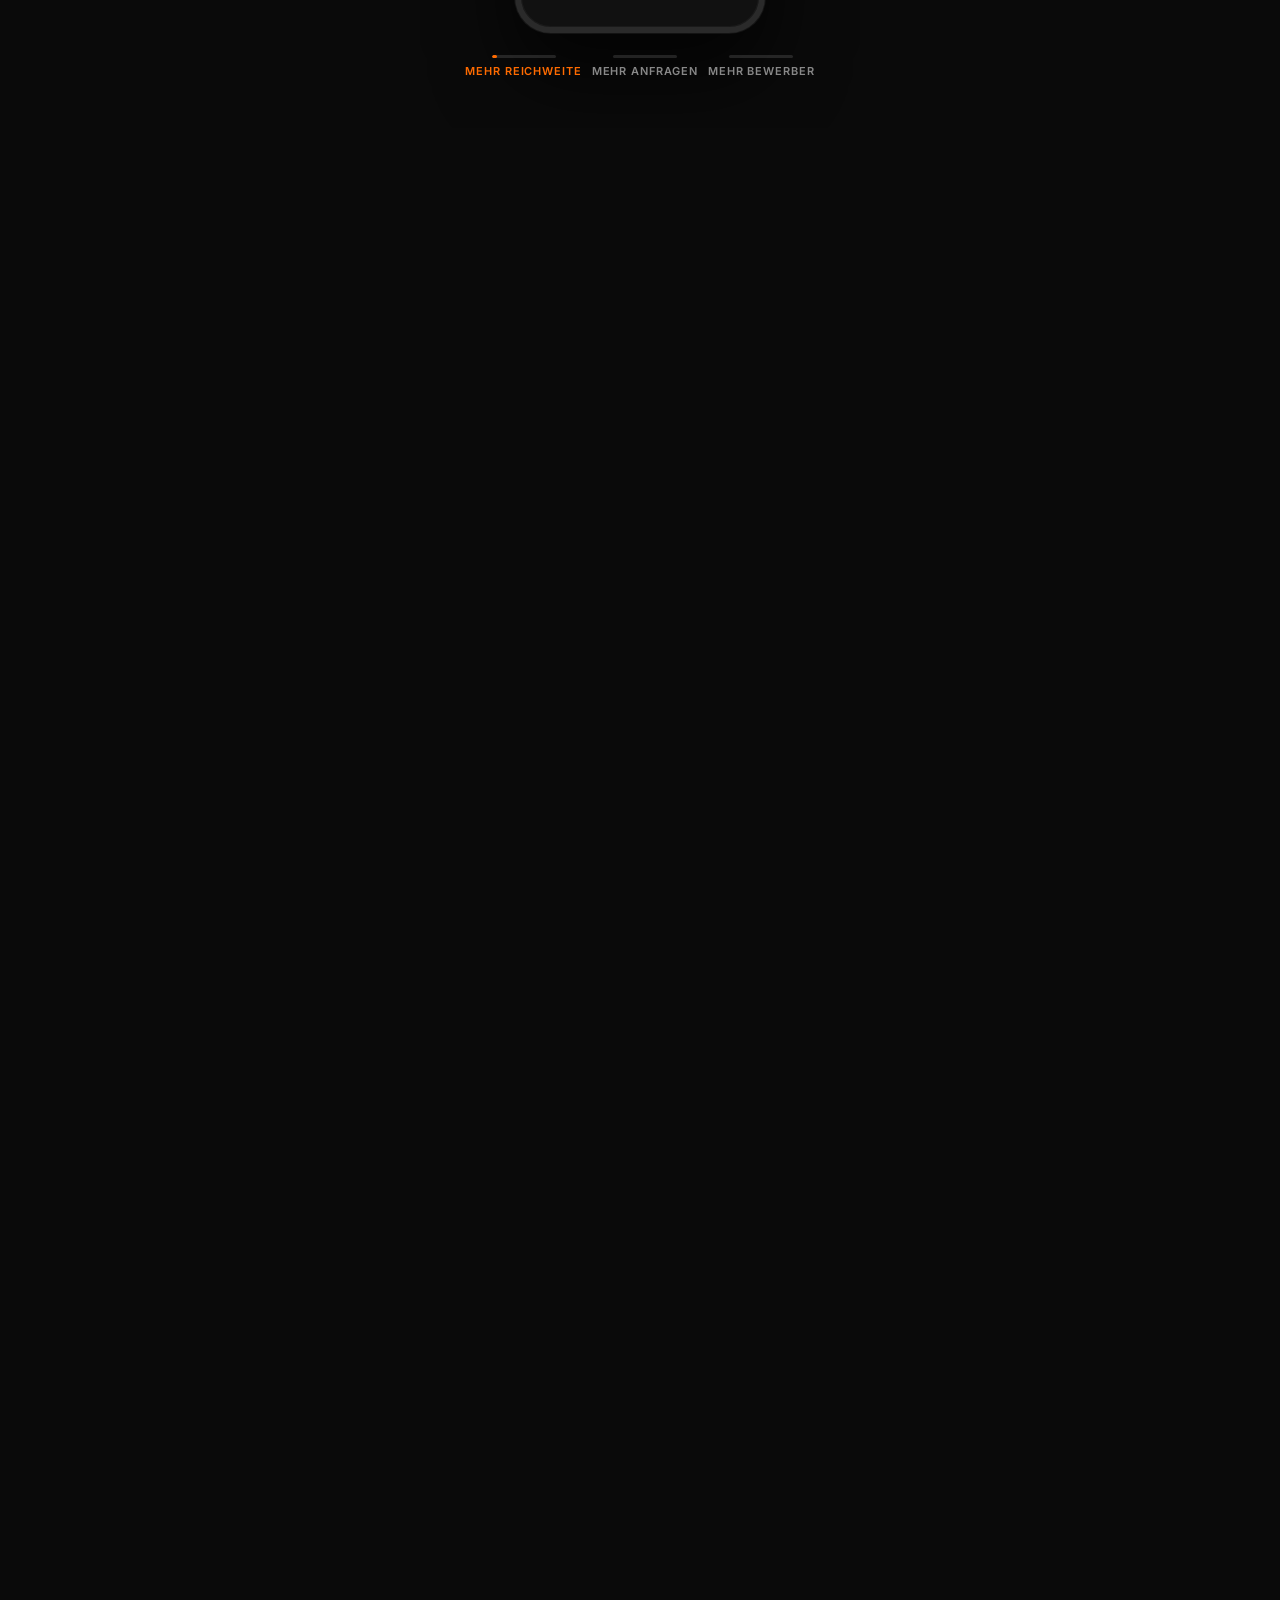
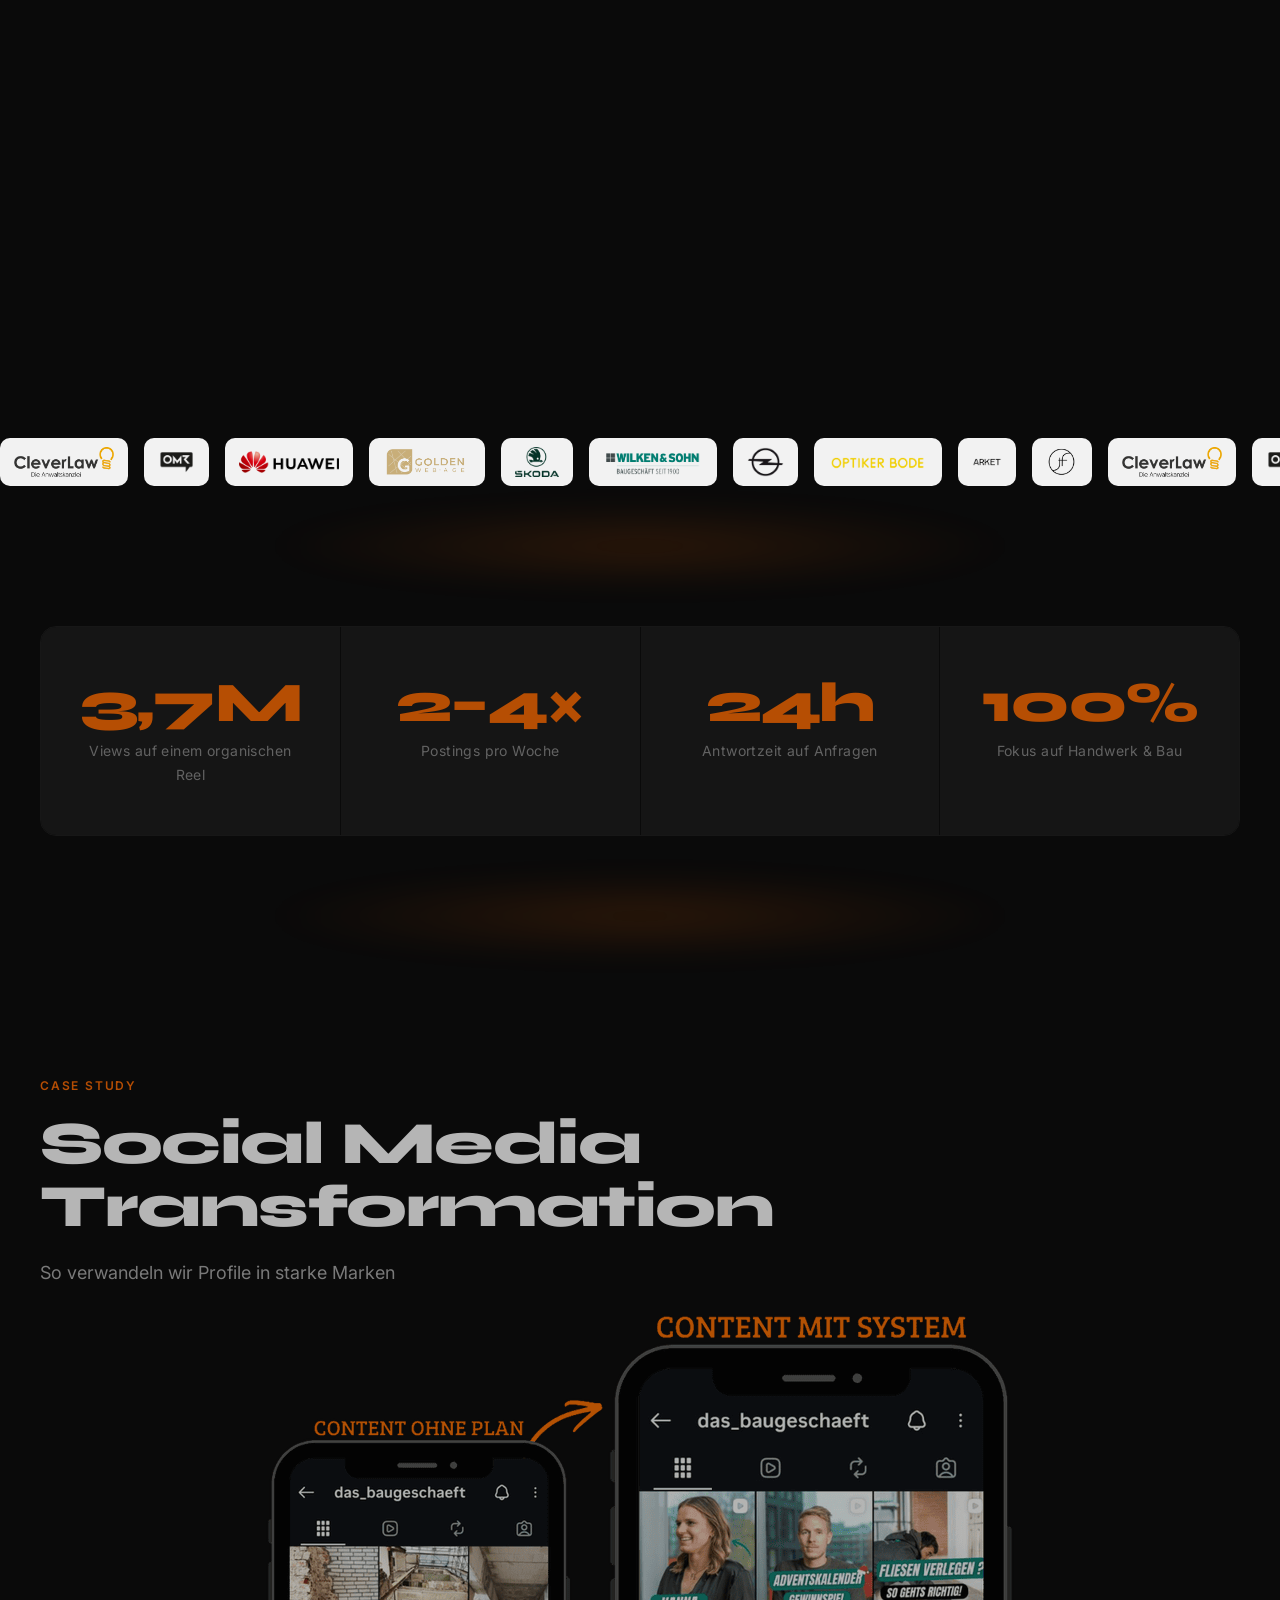
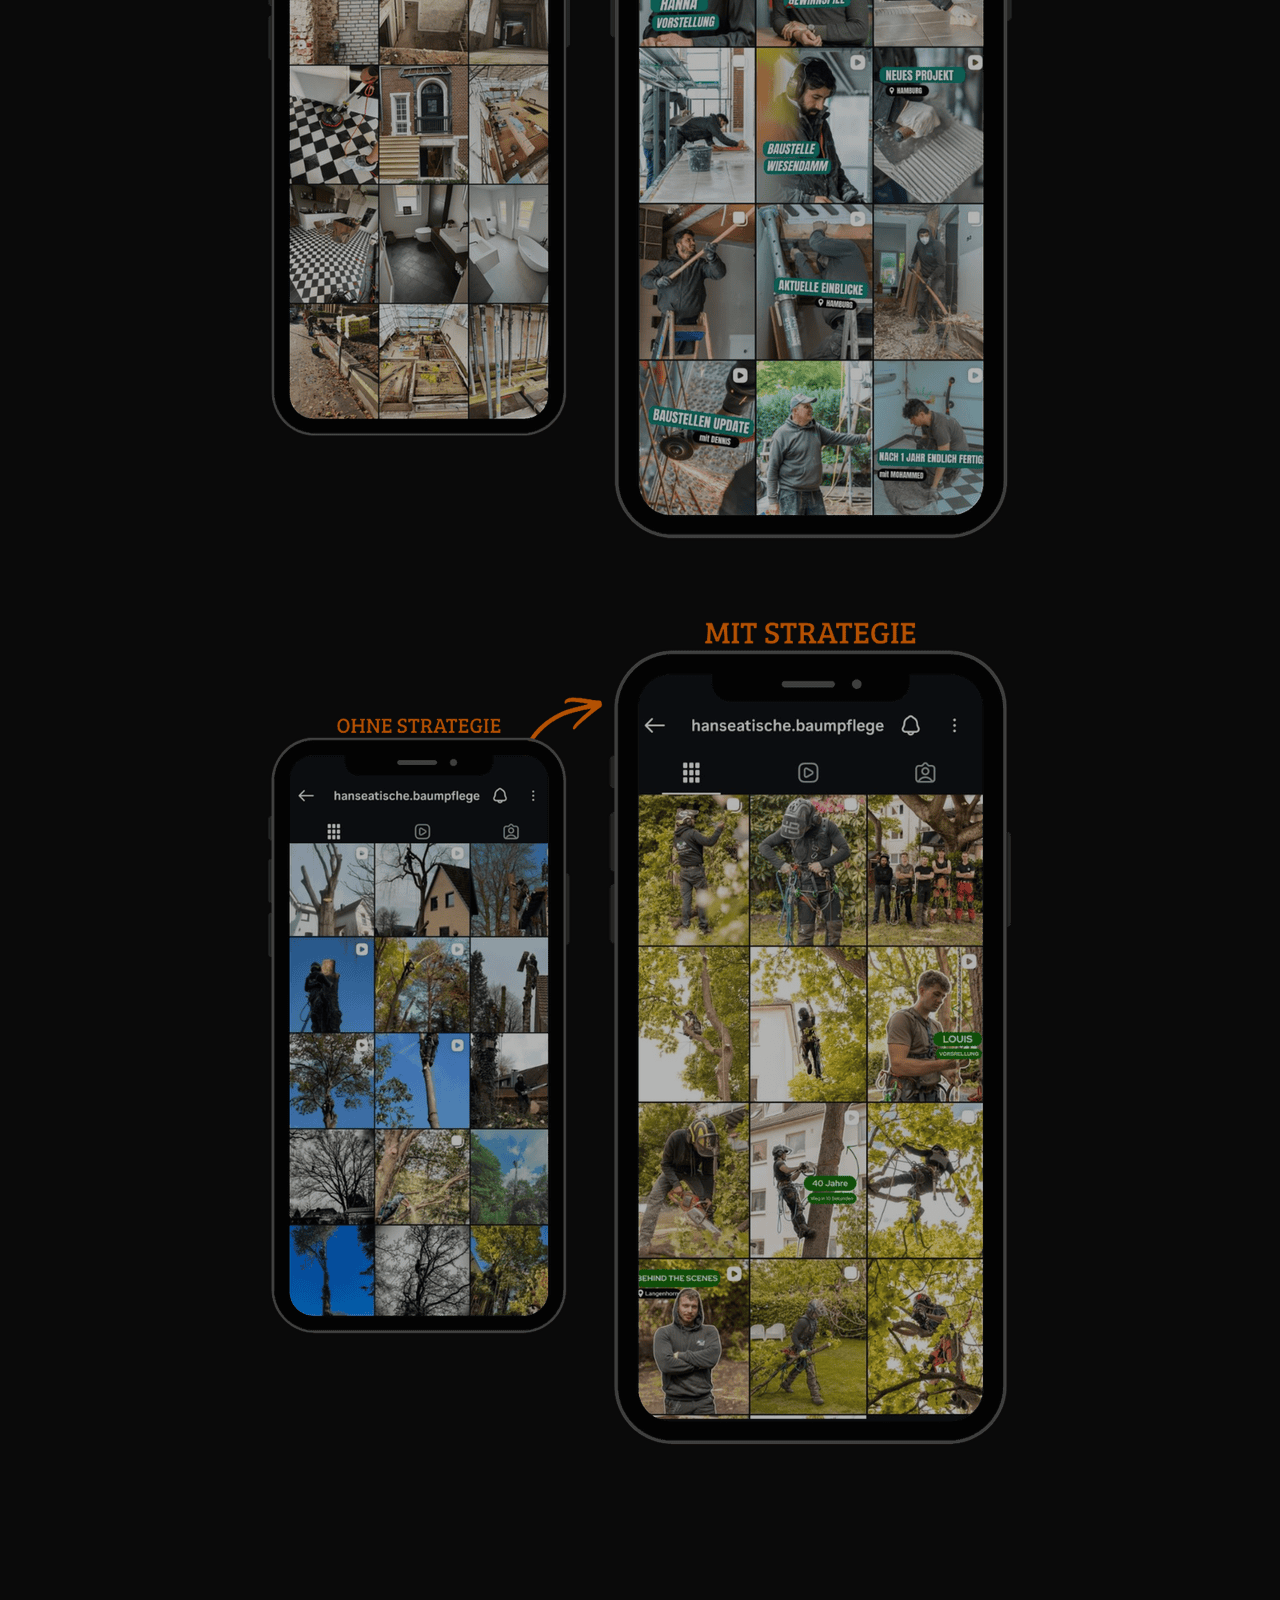
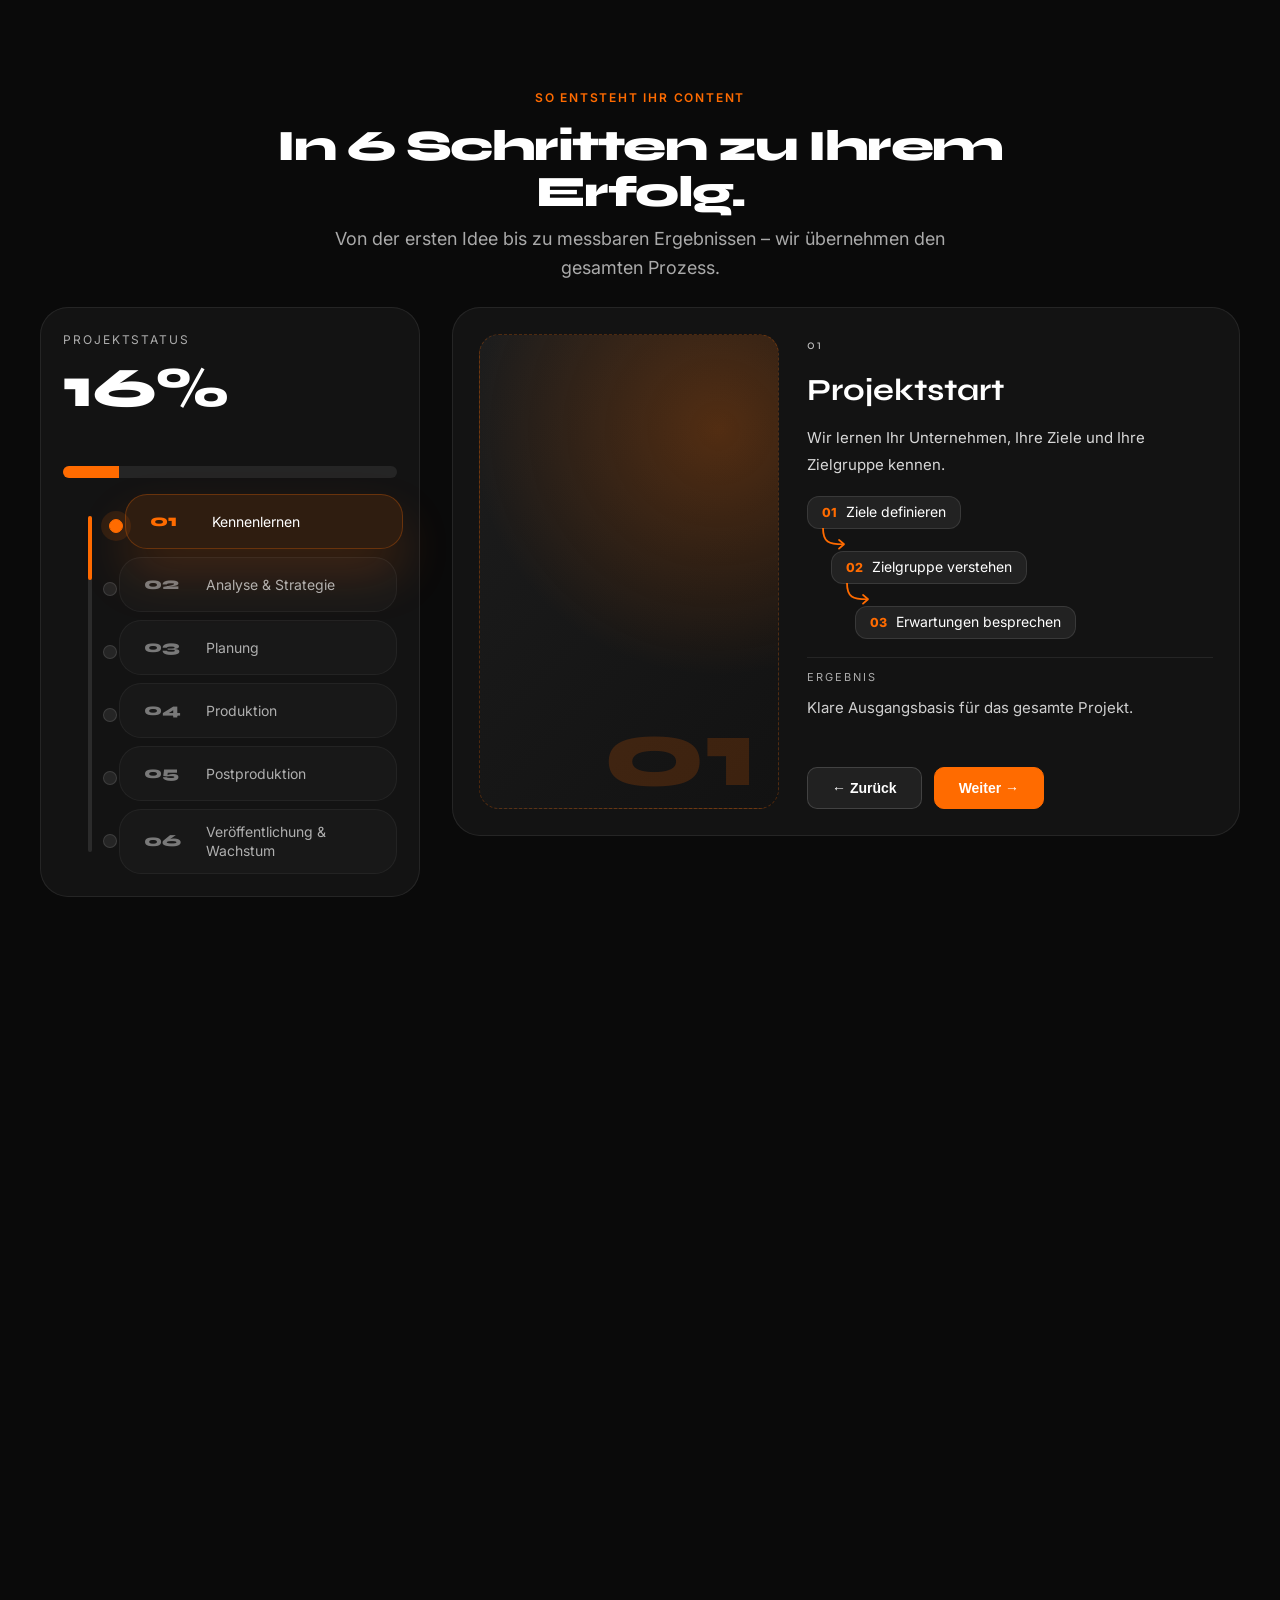
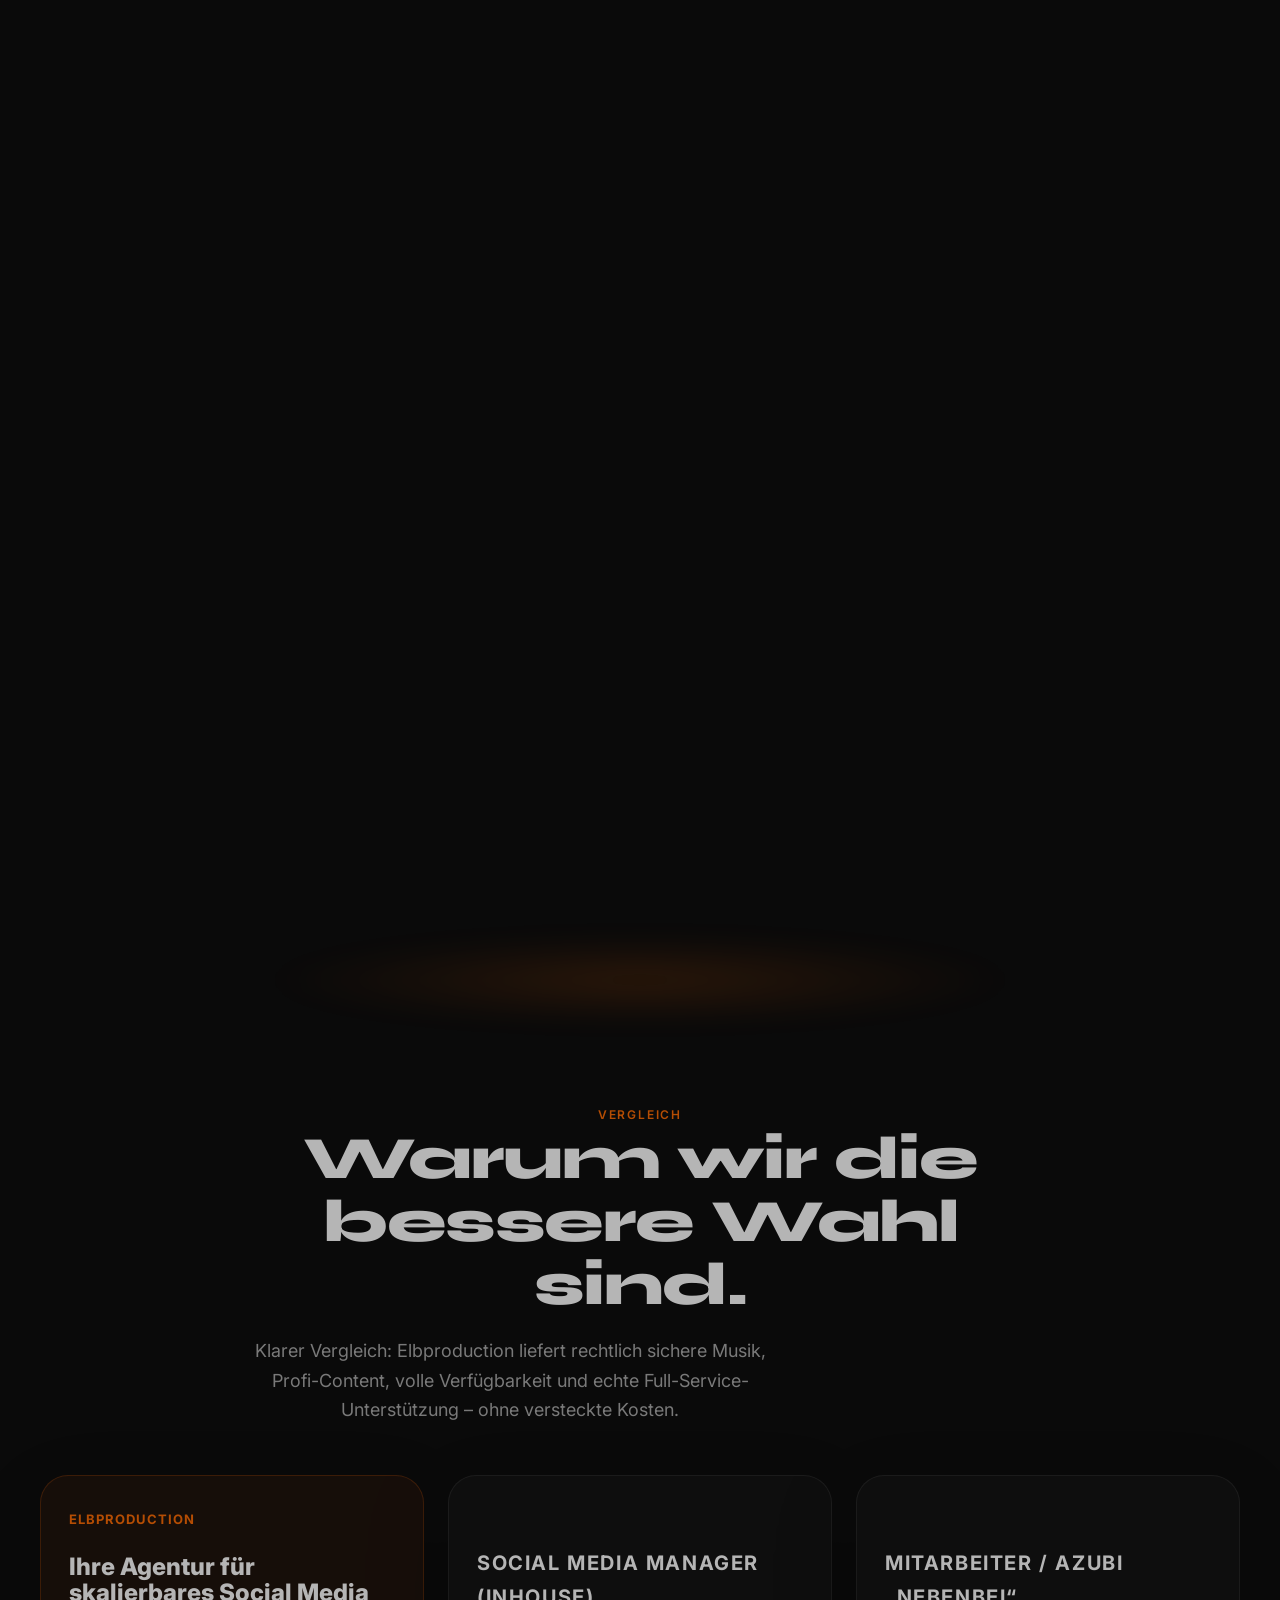
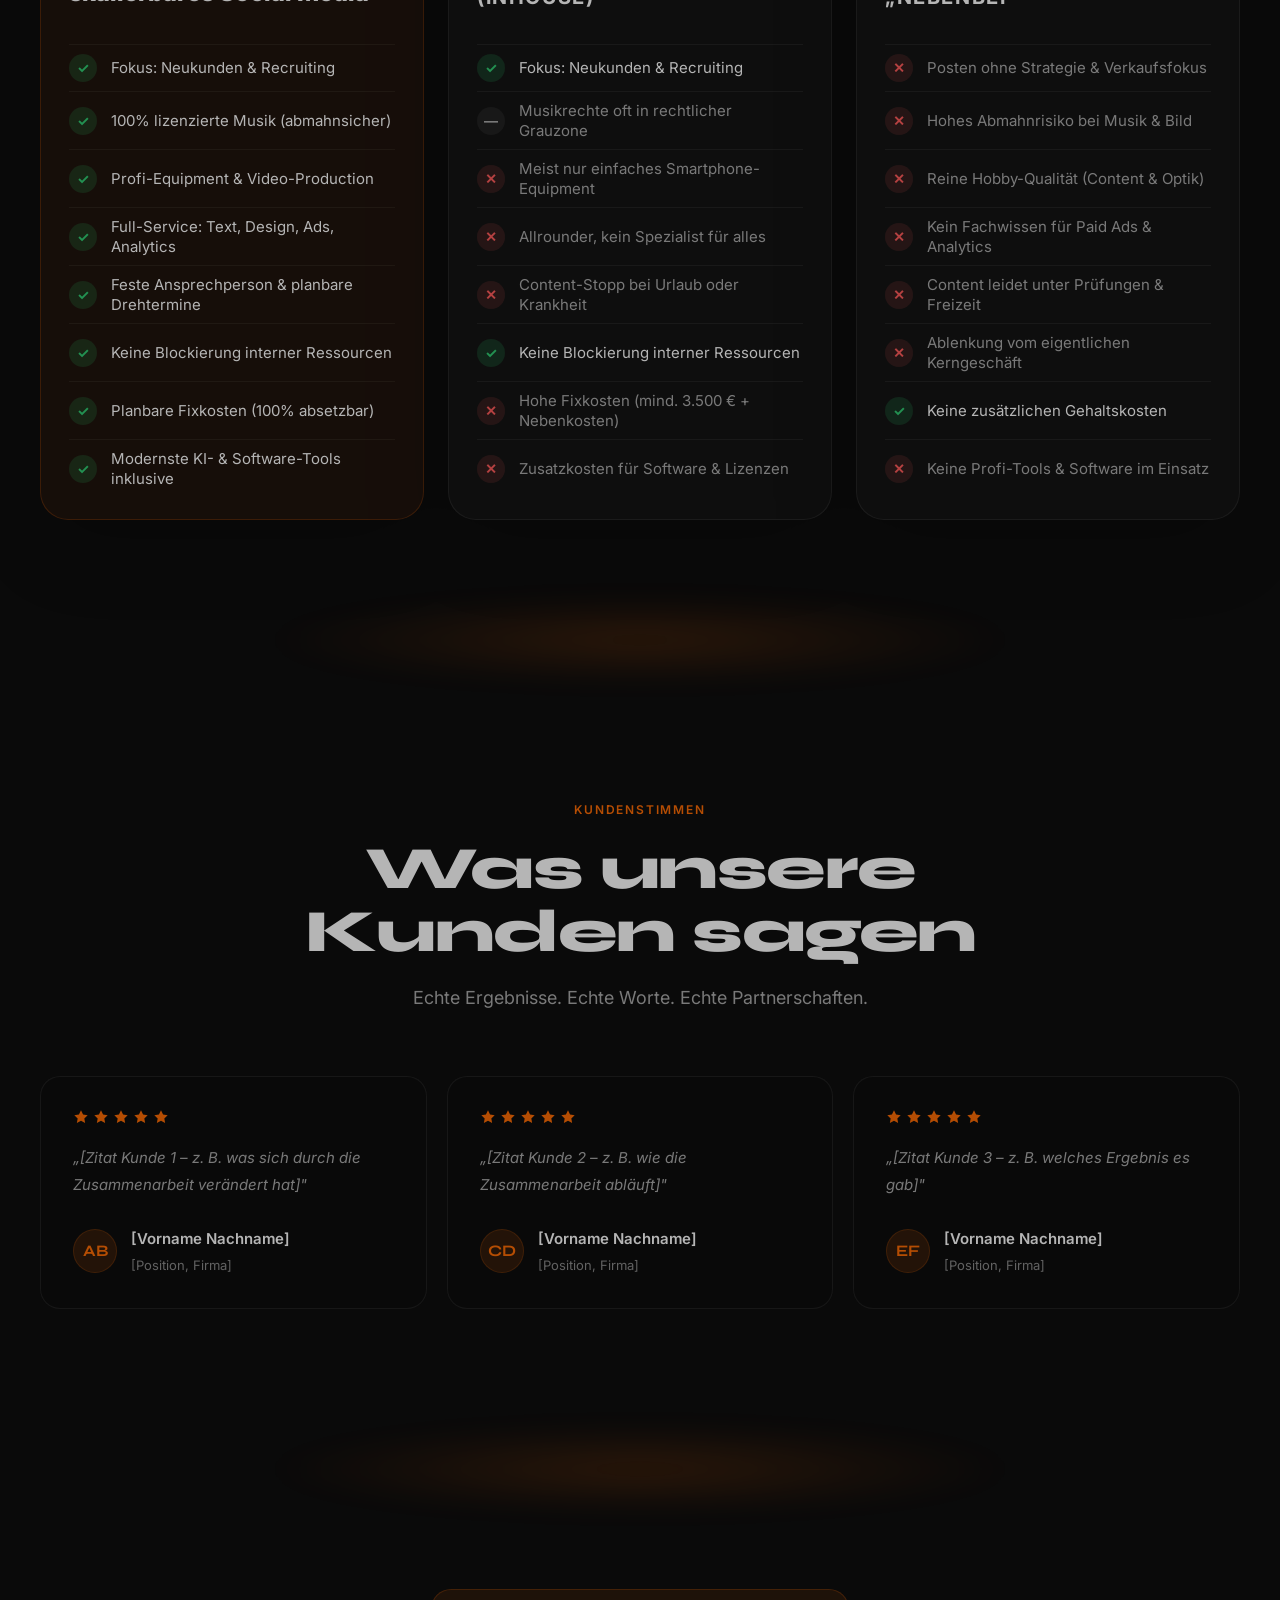
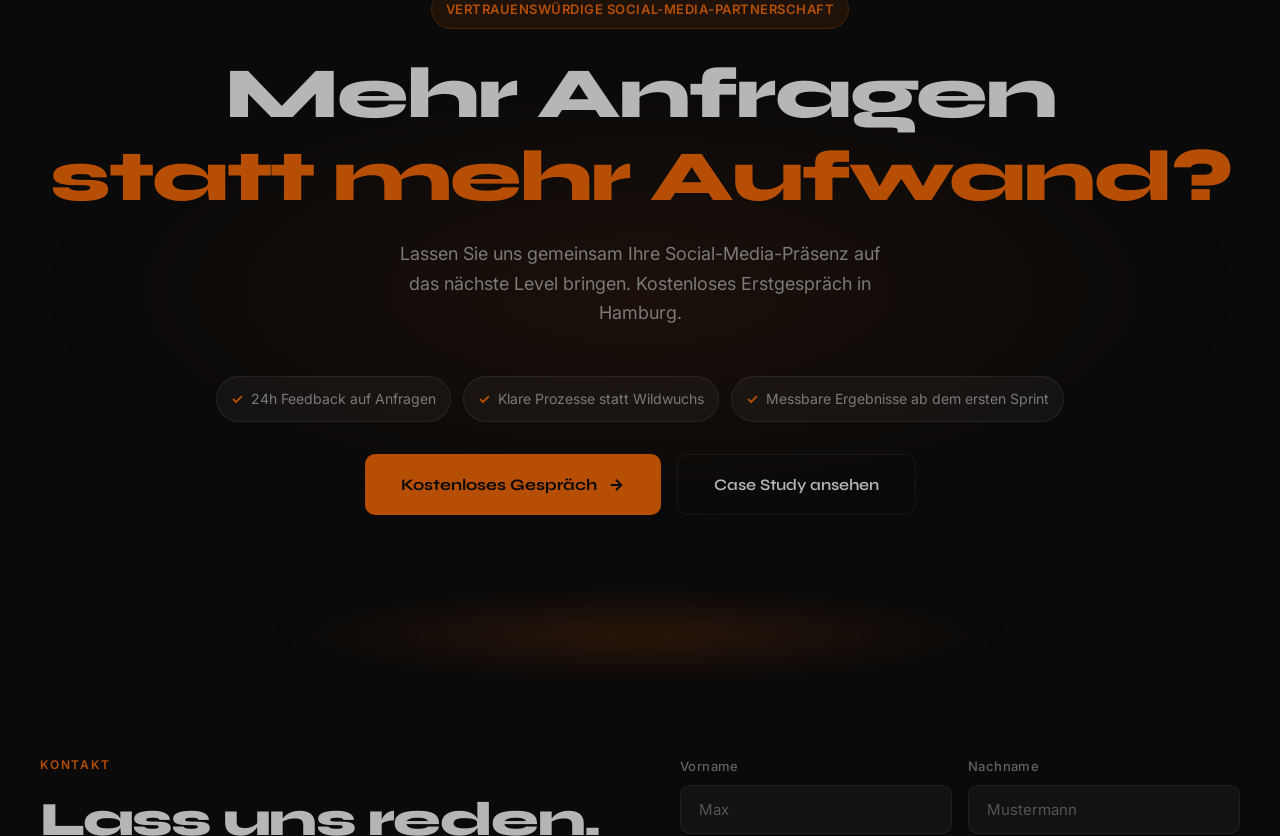
==== commit 457fd1c3: "Update index.html" ====
--- a/index.html
+++ b/index.html
@@ -3158,7 +3158,26 @@
     .marquee-group { display: flex; align-items: center; gap: 16px; padding-right: 16px; flex-shrink: 0; }
     body .marquee-logo { background: #FFFFFF; border-radius: 10px; padding: 8px 14px; height: 48px; min-height: 0; }
     body .marquee-logo img { max-height: 30px; max-width: 100px; filter: none; opacity: 1; }
-    @media (max-width: 720px) { body .marquee-logo { height: 38px; padding: 6px 10px; border-radius: 8px; } body .marquee-logo img { max-height: 24px; max-width: 76px; } body .marquee-group { gap: 10px; padding-right: 10px; } }
+       @media (max-width: 720px) { body .marquee-logo { height: 38px; padding: 6px 10px; border-radius: 8px; } body .marquee-logo img { max-height: 24px; max-width: 76px; } body .marquee-group { gap: 10px; padding-right: 10px; } }
+  /* ===== Nahtlose Übergänge zwischen allen Blöcken (keine dunklen Streifen) ===== */
+  body section::before, body section::after { content: none !important; display: none !important; }
+  @media (max-width: 720px) {
+    body .comparison-section { padding-bottom: 36px !important; }
+    body #testimonials { padding-top: 52px !important; }
+  }
+  body .process-sticky-inner { background: transparent !important; }
+  body .cta-bg { background: radial-gradient(ellipse 70% 45% at 50% 55%, rgba(255,107,0,0.10) 0%, transparent 70%) !important; }
+  body footer { position: relative; isolation: isolate; background: transparent !important; }
+  body footer::before { content: ''; position: absolute; inset: 0; z-index: -1; pointer-events: none; background: var(--bg) url("background-desktop.jpg") center / cover no-repeat; -webkit-mask-image: linear-gradient(to bottom, transparent 0, #000 160px); mask-image: linear-gradient(to bottom, transparent 0, #000 160px); }
+  @media (max-width: 768px) { body footer::before { background-image: url("background-mobile.jpg"); } }
+  /* Weiche, verschwommene Lichtkante zwischen den Blöcken */
+  body #stats::before, body #before-after-section::before, body #vergleich::before, body #testimonials::before, body #cta::before, body #contact::before {
+    content: '' !important; display: block !important; position: absolute; top: 0; left: 50%; transform: translate(-50%, -50%);
+    width: min(85%, 760px); height: 90px; border-radius: 50%; pointer-events: none; z-index: 0;
+    background: radial-gradient(ellipse at center, rgba(255,107,0,.20) 0%, rgba(255,107,0,.07) 45%, transparent 72%);
+    filter: blur(14px);
+  }
+  body #cta { overflow: visible !important; }
 </style>
 </head>
 <body>
@@ -3988,7 +4007,7 @@
           detailCard.classList.remove('swap-out');
           void detailCard.offsetWidth;
           detailCard.classList.add('swap-in');
-        }, 170);
+        }, 260);
       }
 
       // Update sidebar
@@ -4407,7 +4426,7 @@
         observer.unobserve(e.target);
       }
     });
-  }, { threshold: 0.1, rootMargin: '0px 0px -60px 0px' });
+    }, { threshold: 0.05, rootMargin: '0px 0px 40px 0px' });
 
   reveals.forEach(el => observer.observe(el));
 
--- a/style.css
+++ b/style.css
@@ -177,4 +177,38 @@
   .timeline-content, .timeline-dot { transition: none !important; transform: none !important; }
   .timeline-bg { transform: none !important; }
   .timeline-progress { transition: none !important; }
-}+}
+
+/* ===== Weicherer Wechsel zwischen den Schritten ===== */
+body .process-detail-card.swap-out .process-detail-copy,
+body .process-detail-card.swap-out .process-detail-media {
+  opacity: 0;
+  transform: translateY(calc(var(--dir, 1) * -10px)) scale(.985);
+  filter: blur(2px);
+  transition: opacity .26s cubic-bezier(.4,0,.2,1), transform .26s cubic-bezier(.4,0,.2,1), filter .26s ease;
+}
+body .process-detail-card.swap-in .process-detail-copy,
+body .process-detail-card.swap-in .process-detail-media {
+  animation: procSoft .7s cubic-bezier(.22,1,.36,1) both;
+}
+body .process-detail-card.swap-in .process-detail-media { animation-delay: 0s; }
+body .process-detail-card.swap-in .process-detail-copy { animation-delay: .06s; }
+body .process-detail-card.swap-in .process-detail-list li { animation: stairIn .5s cubic-bezier(.22,1,.36,1) both; }
+body .process-detail-card.swap-in .process-detail-list li:nth-child(1) { animation-delay: .22s; }
+body .process-detail-card.swap-in .process-detail-list li:nth-child(2) { animation-delay: .30s; }
+body .process-detail-card.swap-in .process-detail-list li:nth-child(3) { animation-delay: .38s; }
+body .process-detail-card.swap-in .process-detail-list li:nth-child(4) { animation-delay: .46s; }
+body .process-detail-card.swap-in .process-detail-list li:nth-child(5) { animation-delay: .54s; }
+@keyframes procSoft {
+  from { opacity: 0; transform: translateY(calc(var(--dir, 1) * 14px)); filter: blur(3px); }
+  to   { opacity: 1; transform: none; filter: none; }
+}
+@keyframes stairIn {
+  from { opacity: 0; transform: translateX(-10px); }
+  to   { opacity: 1; transform: none; }
+}
+@media (prefers-reduced-motion: reduce) {
+  body .process-detail-card.swap-in .process-detail-copy,
+  body .process-detail-card.swap-in .process-detail-media,
+  body .process-detail-card.swap-in .process-detail-list li { animation: none; }
+}
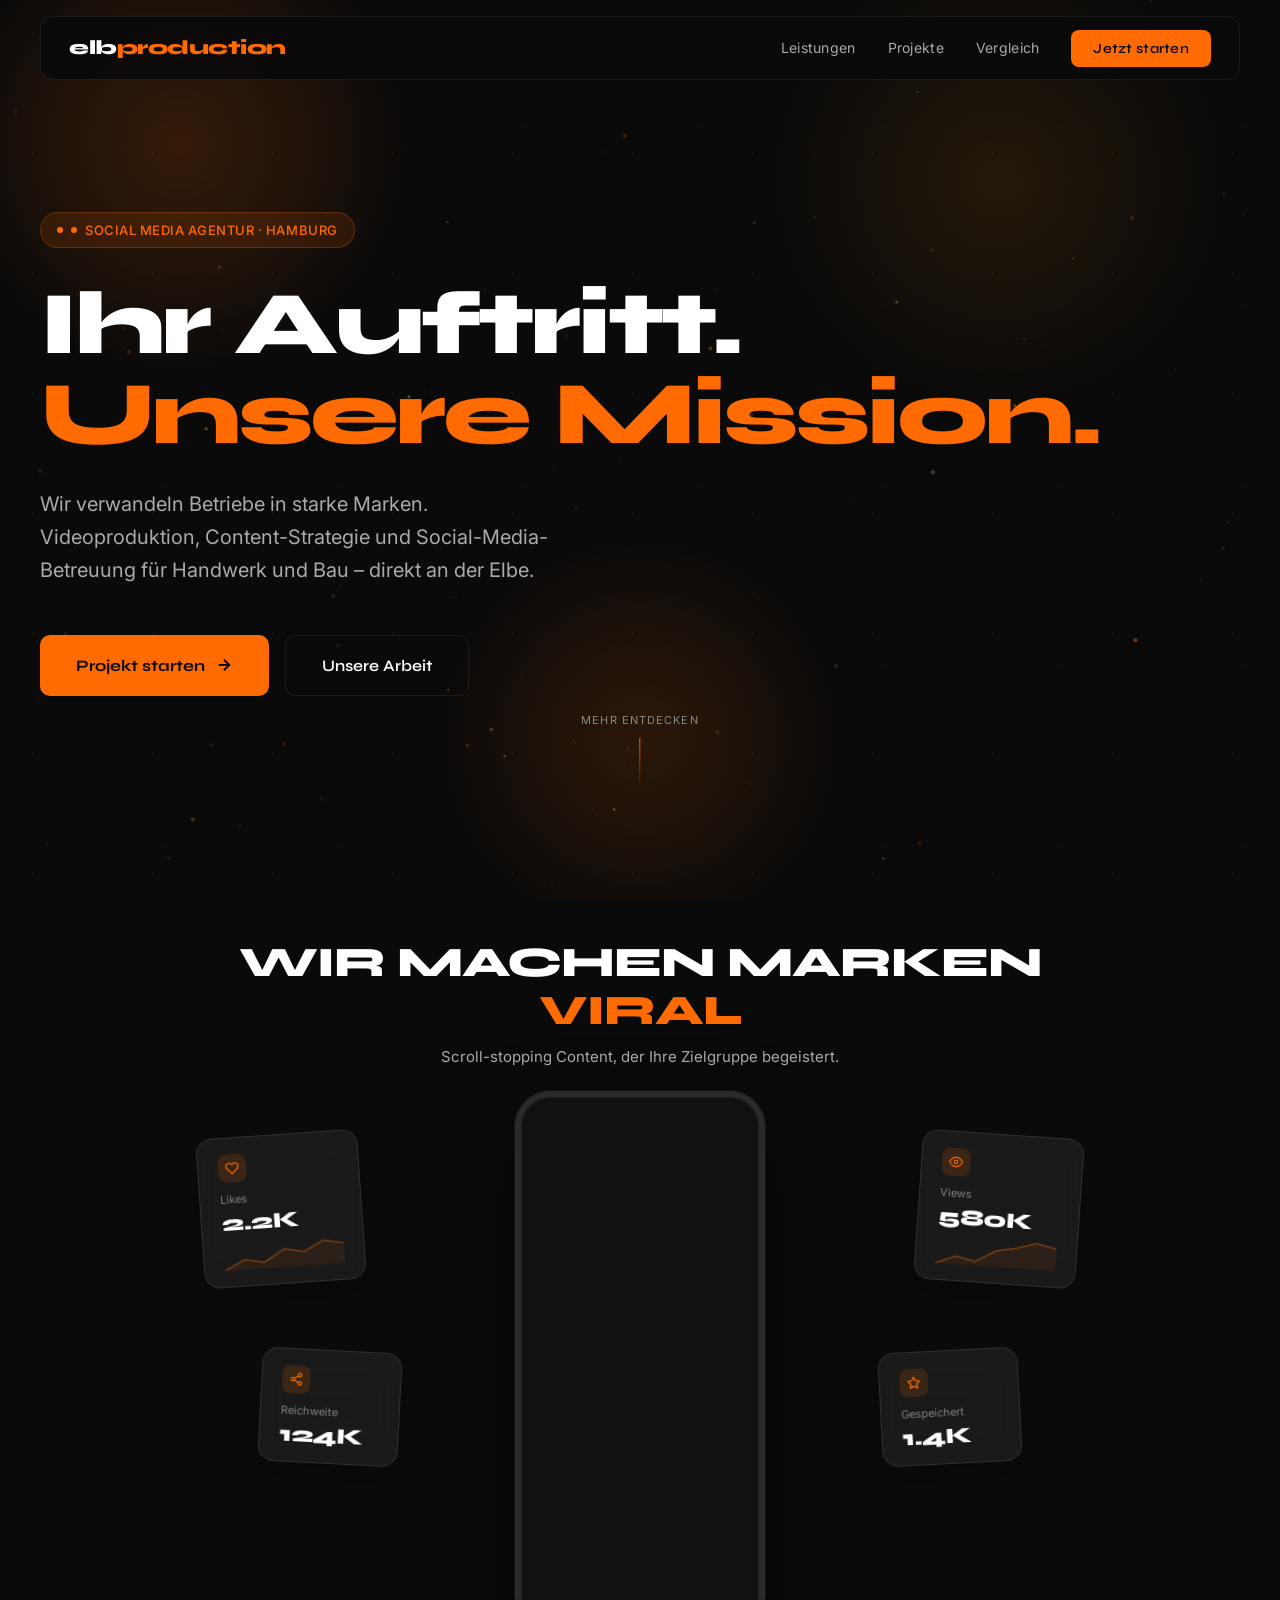
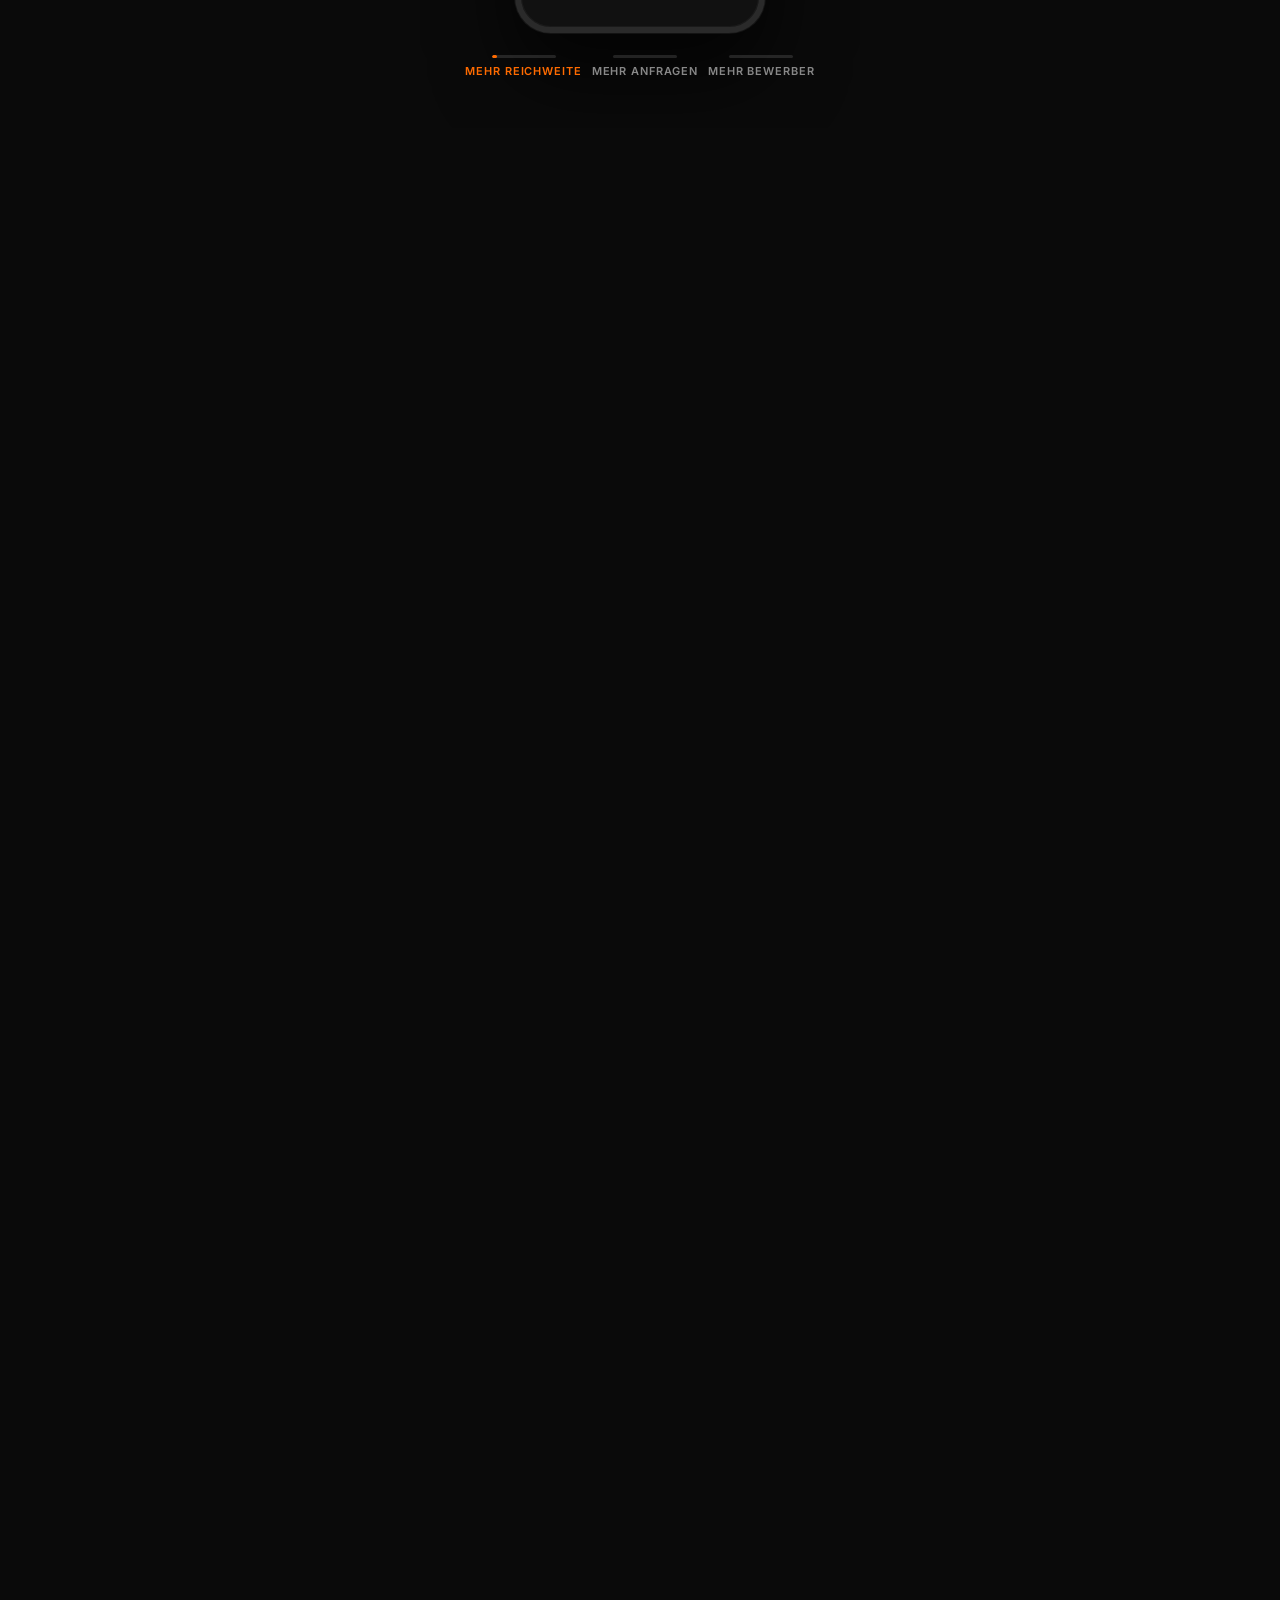
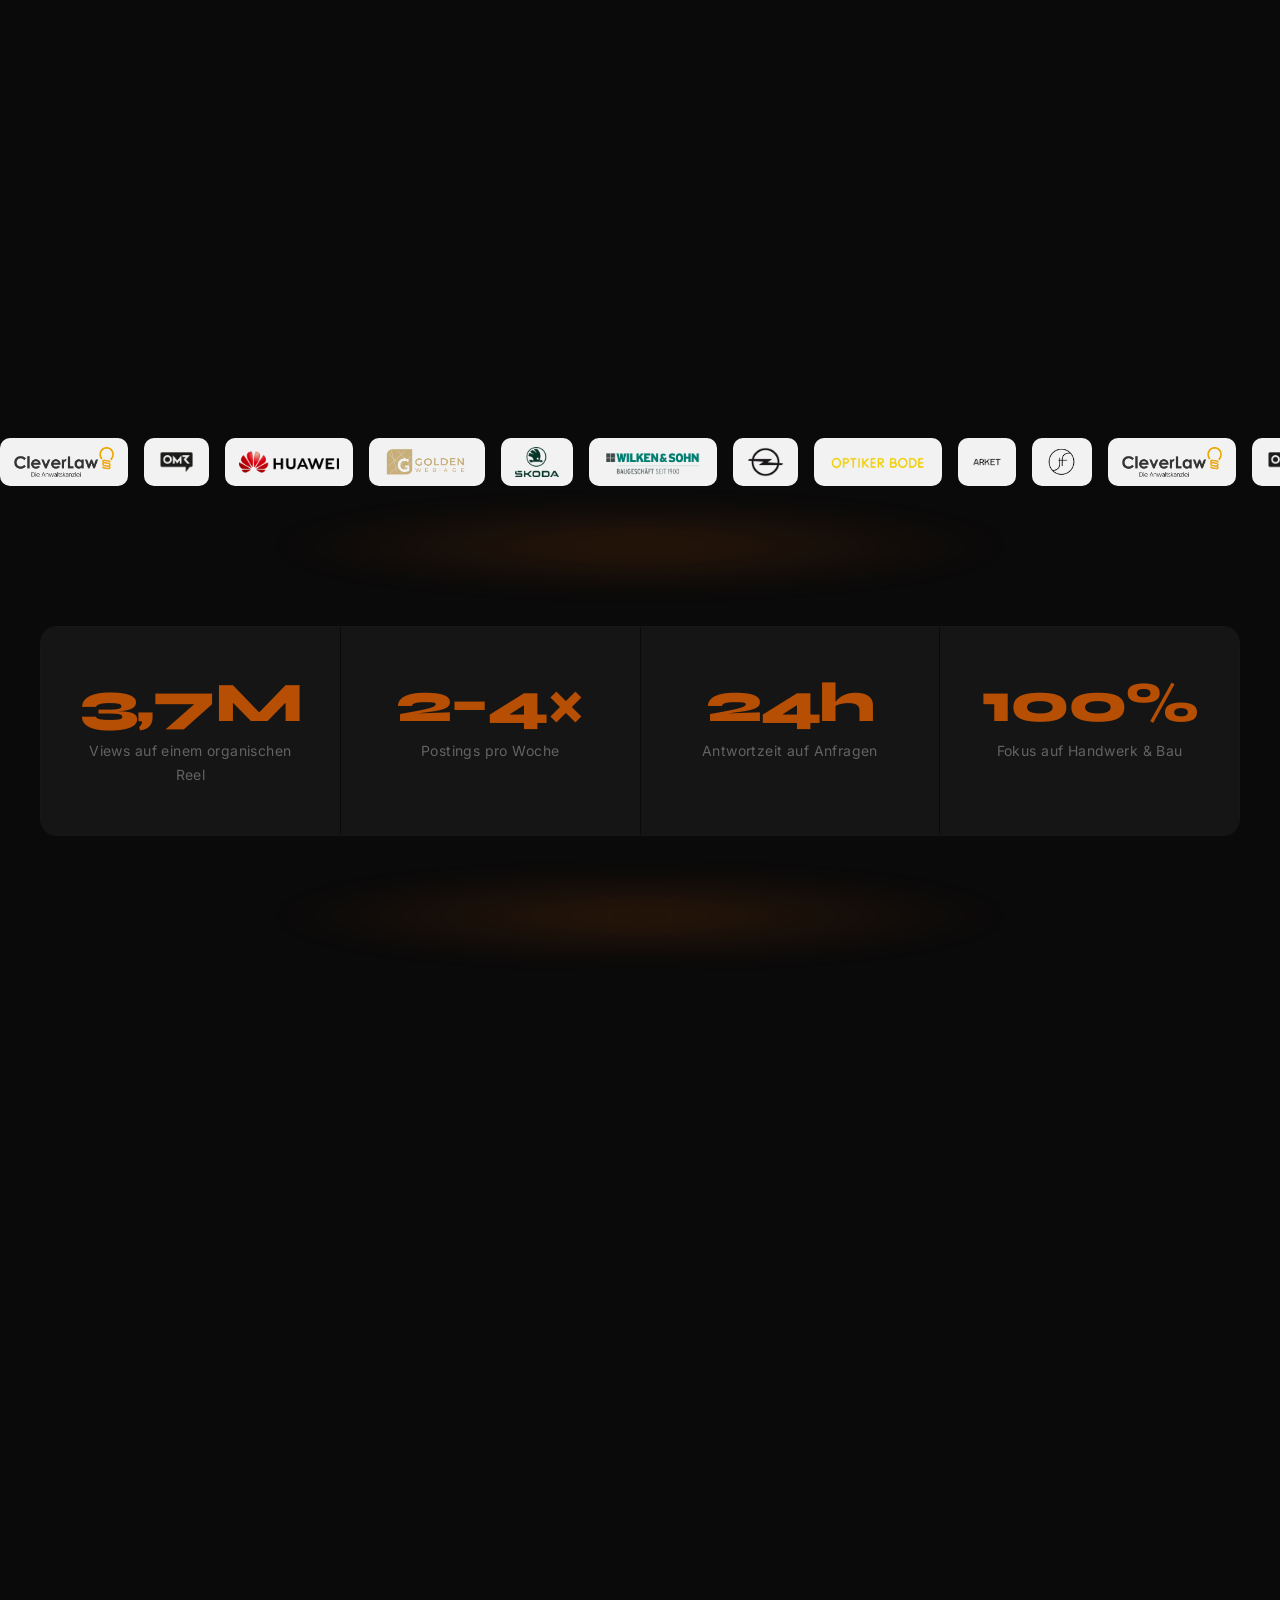
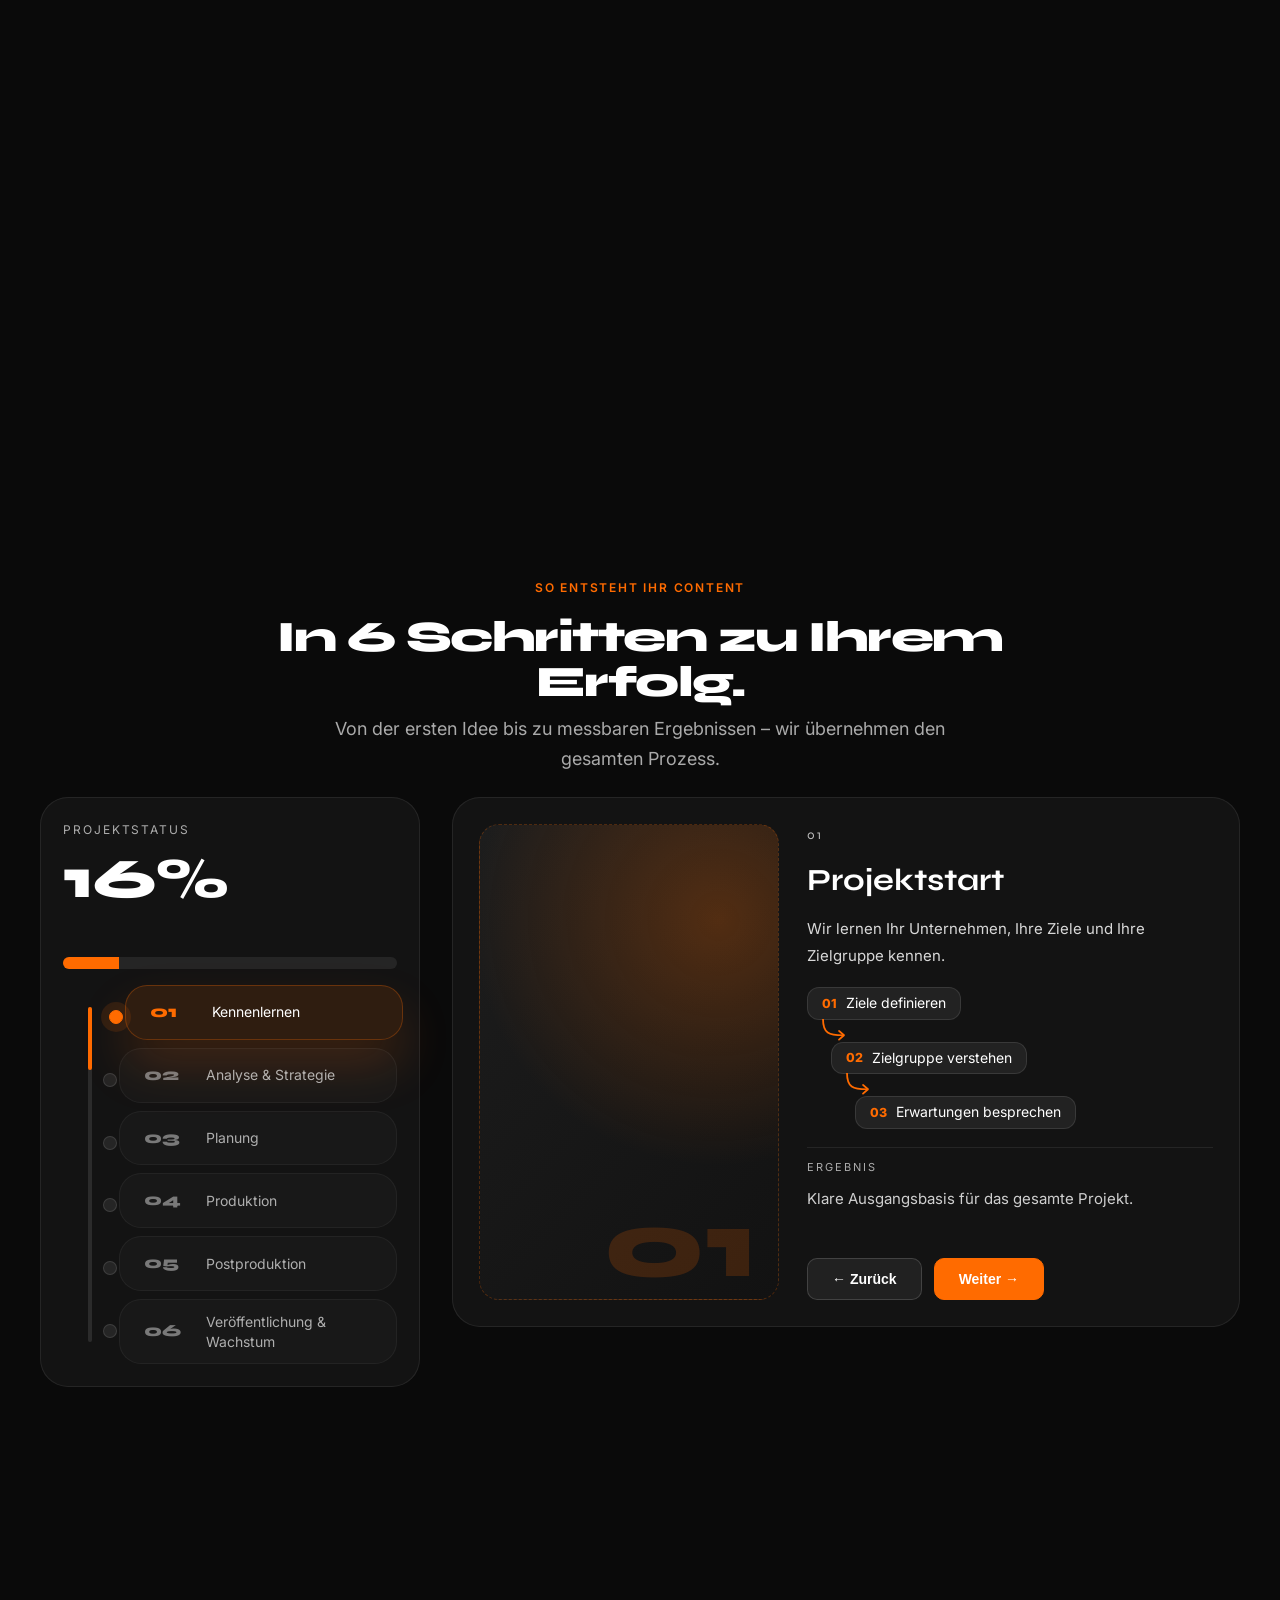
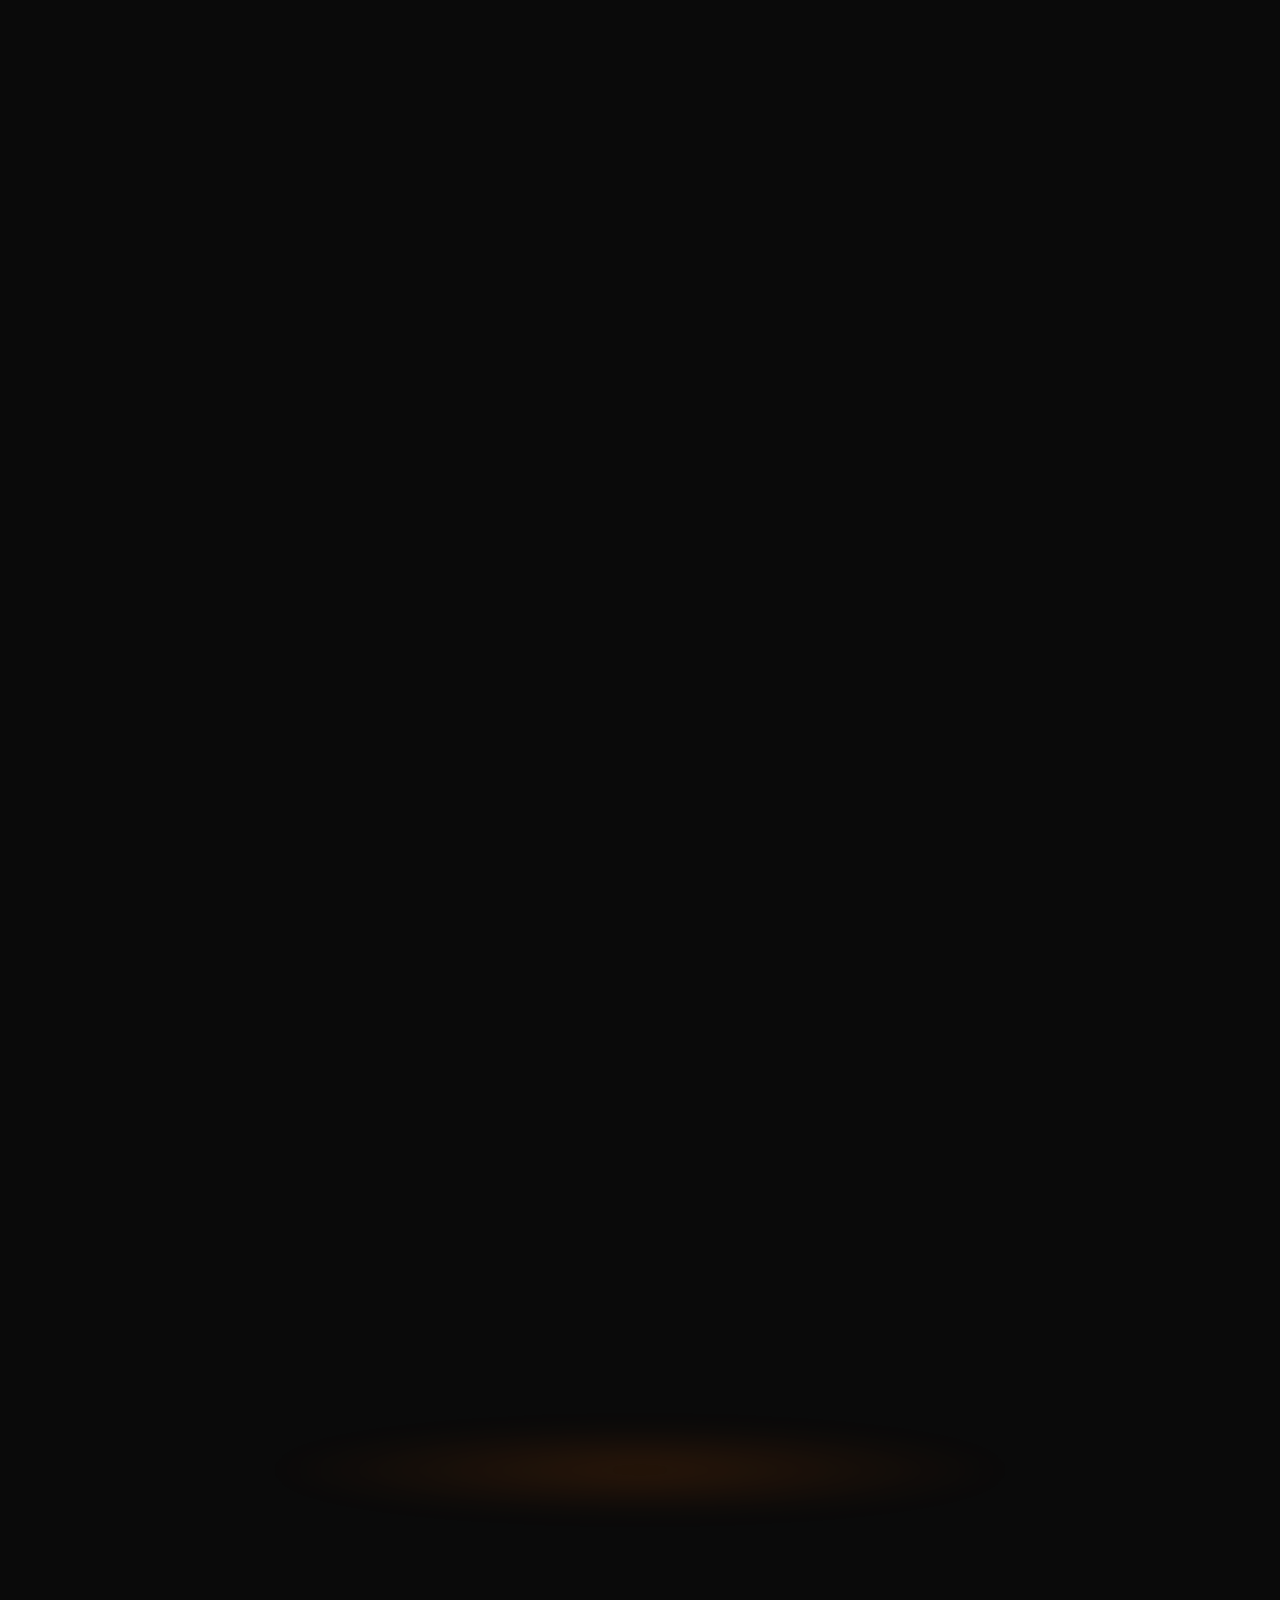
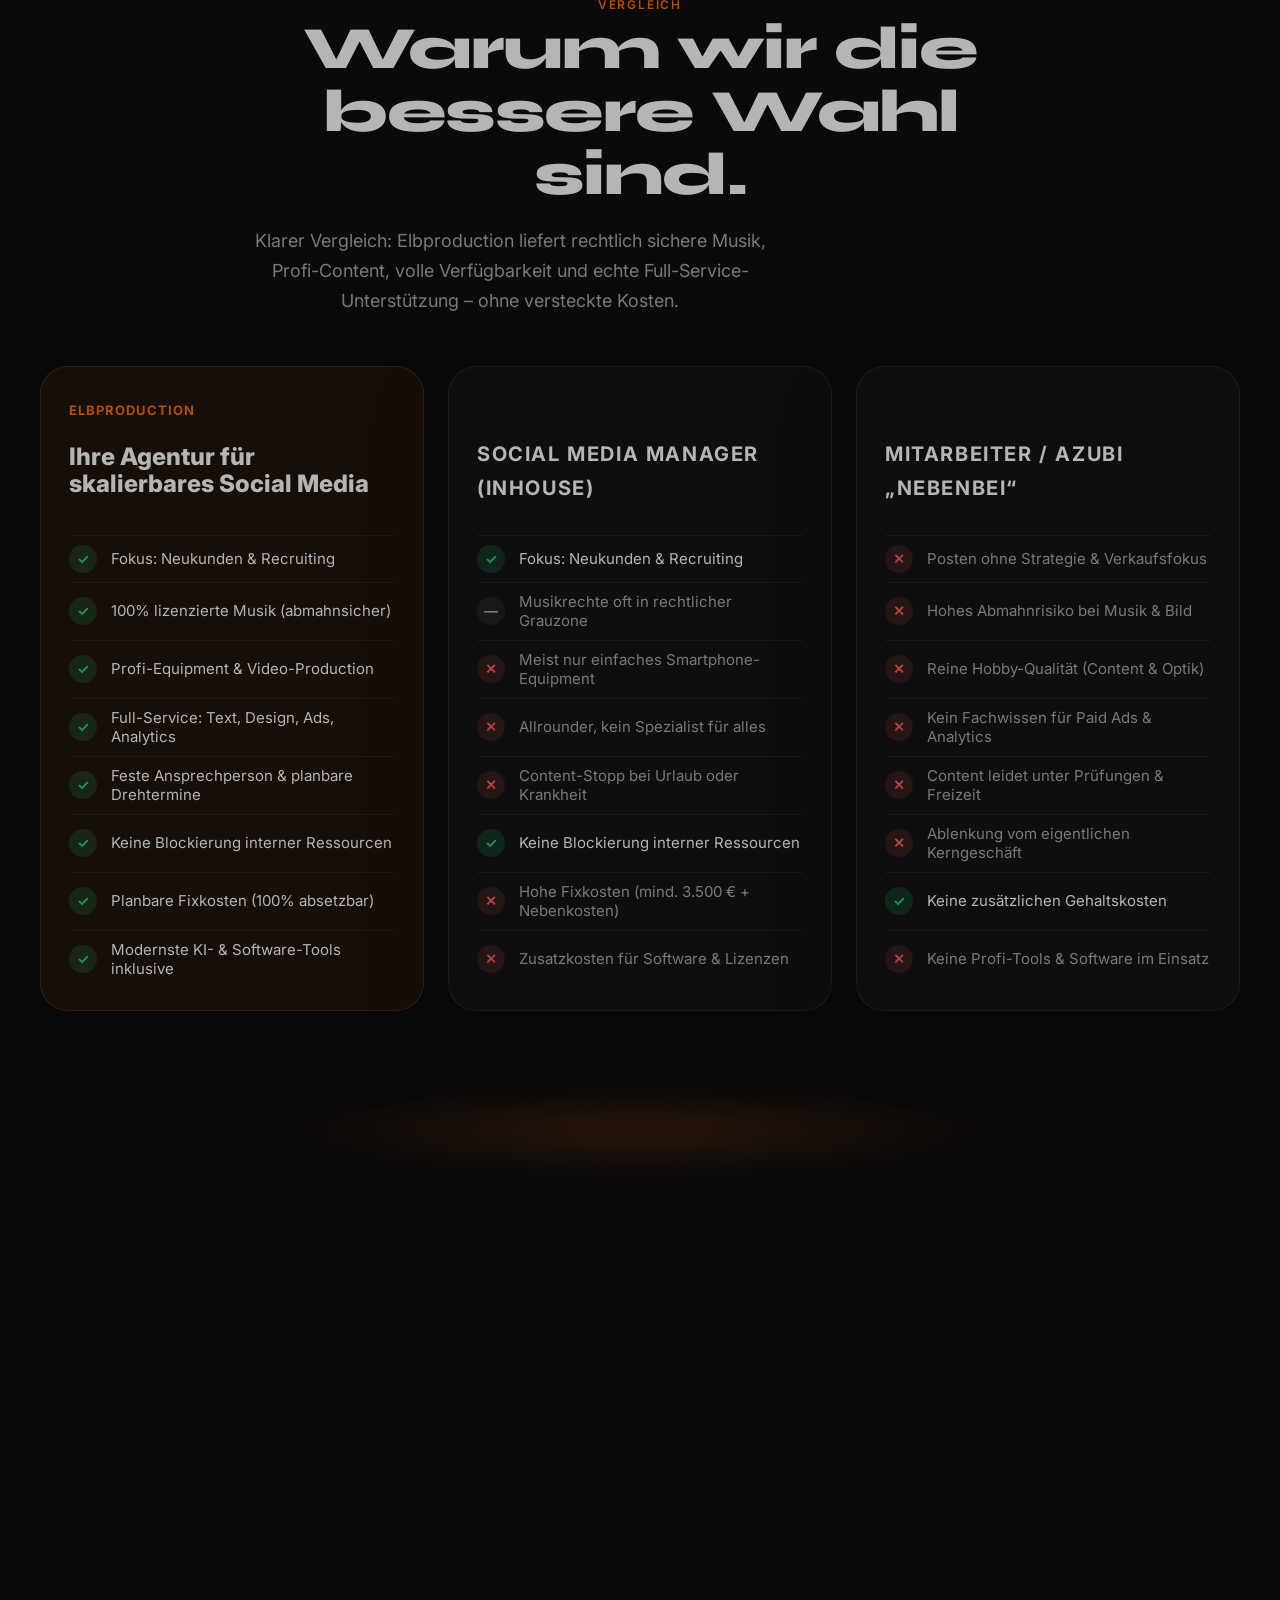
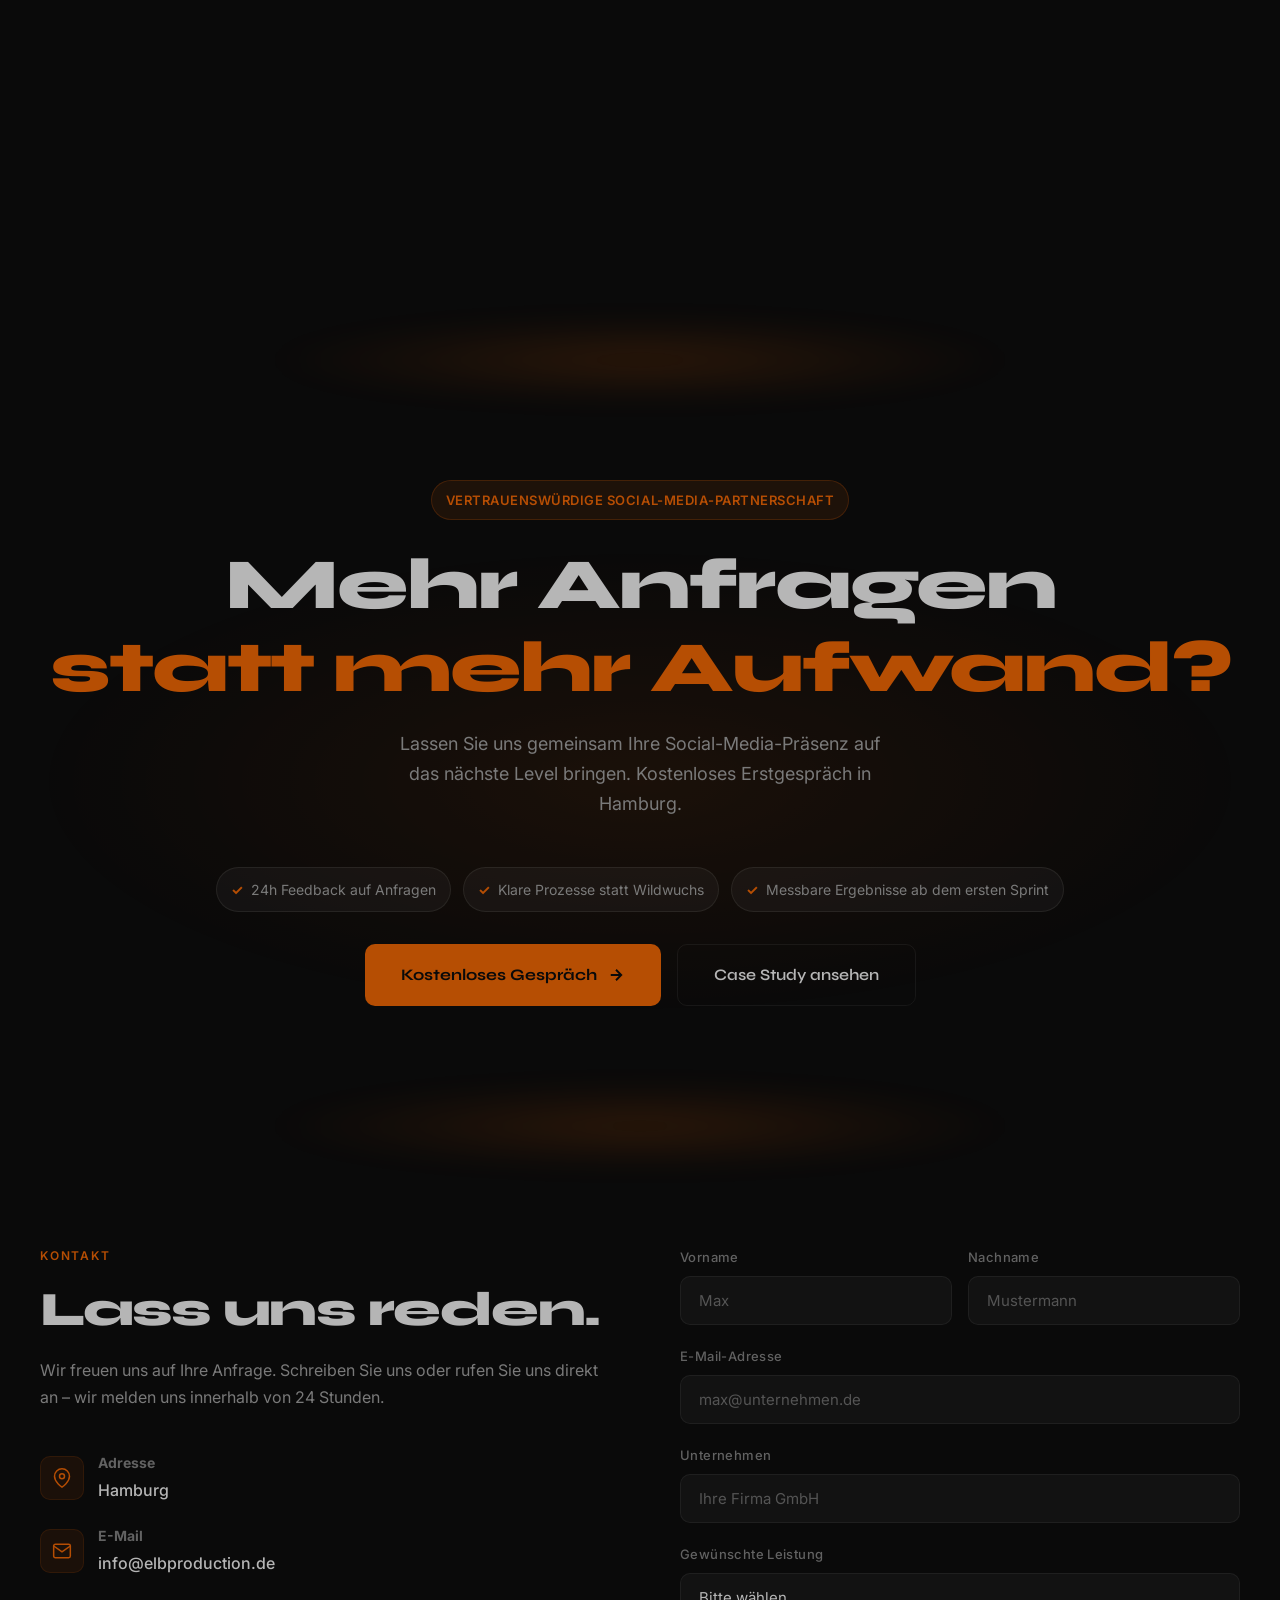
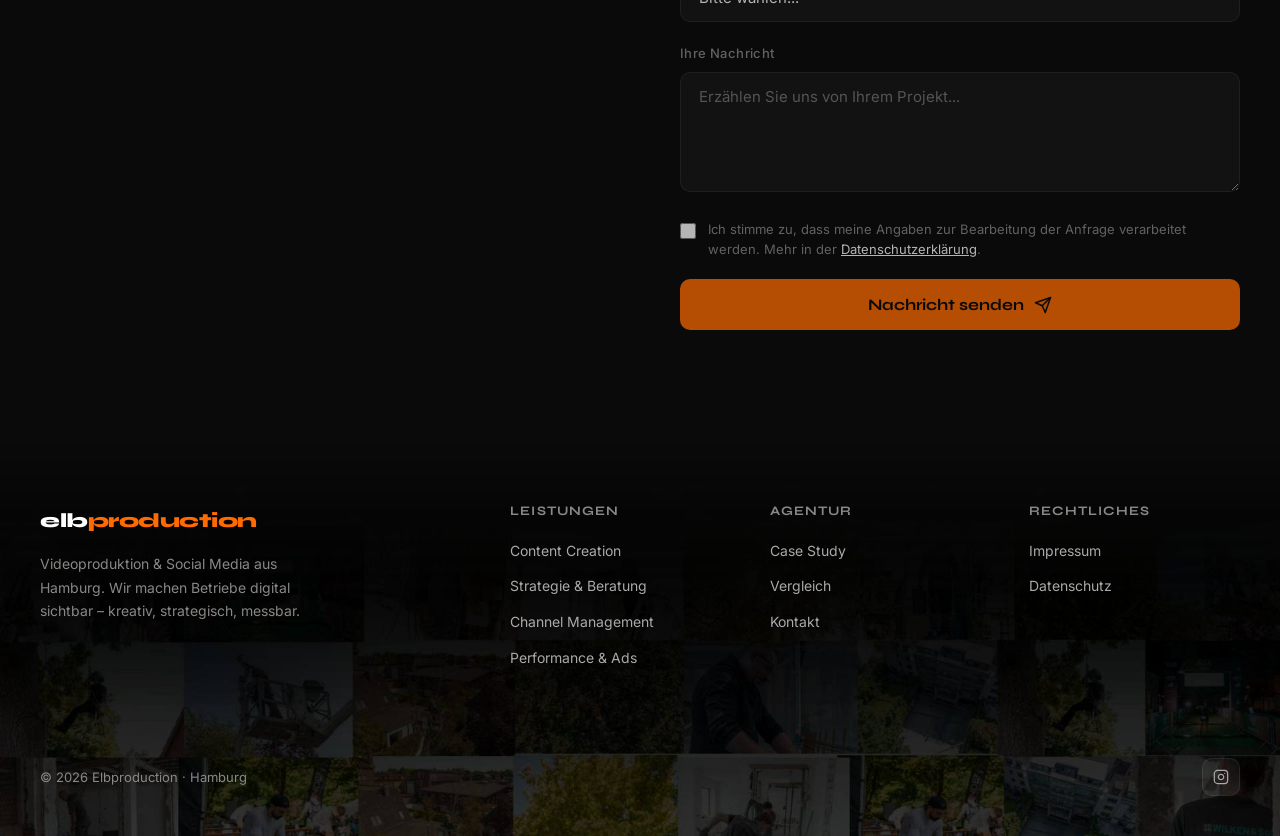
==== commit 2e735de1: "Update favicon and apple-touch-icon links" ====
--- a/index.html
+++ b/index.html
@@ -7,7 +7,8 @@
 <link rel="stylesheet" href="style.css">
 <meta name="description" content="Elbproduction – Videoproduktion & Social Media für Handwerk und Bau aus Hamburg.">
 <meta name="theme-color" content="#0A0A0A">
-<link rel="icon" href="favicon.svg" type="image/svg+xml">
+<link rel="icon" href="favicon.jpg" type="image/jpeg">
+<link rel="apple-touch-icon" href="favicon.jpg">
 <script src="config.js"></script>
 <link rel="preconnect" href="https://fonts.googleapis.com">
 <link rel="preconnect" href="https://fonts.gstatic.com" crossorigin>
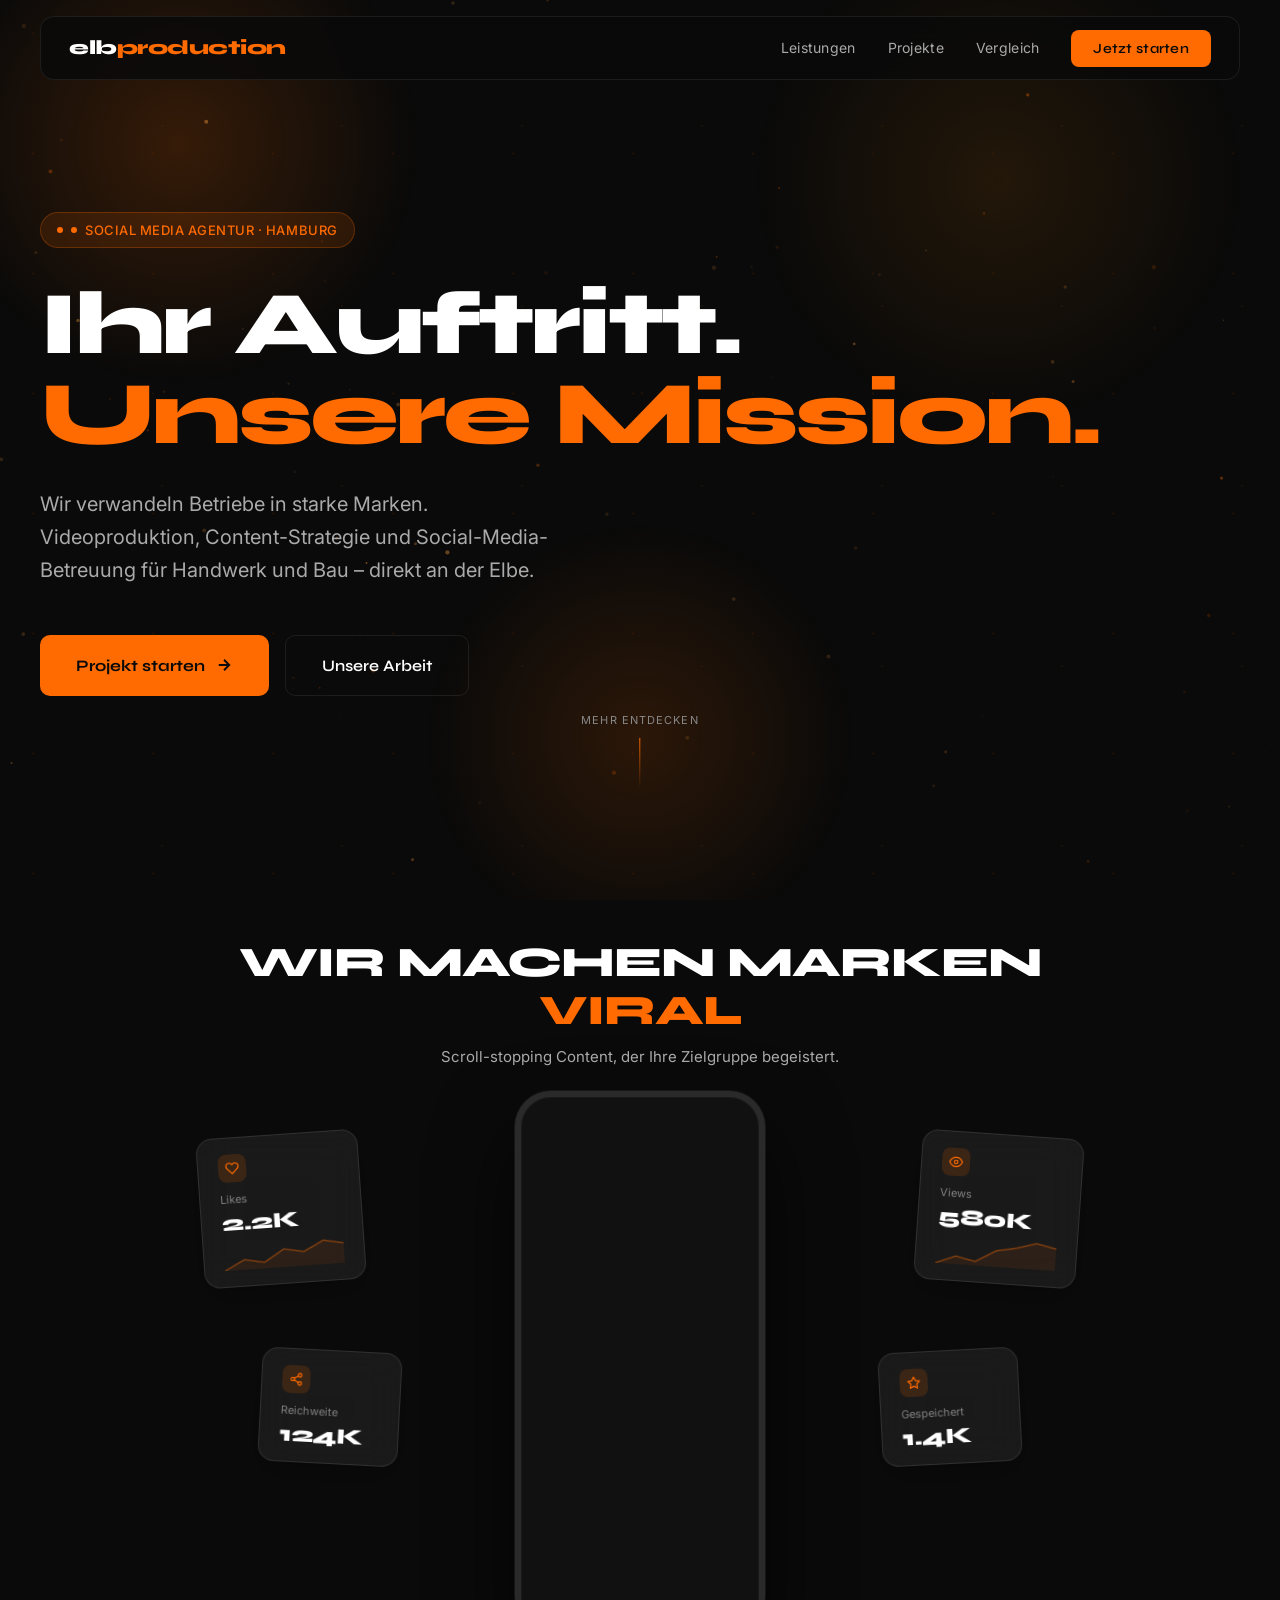
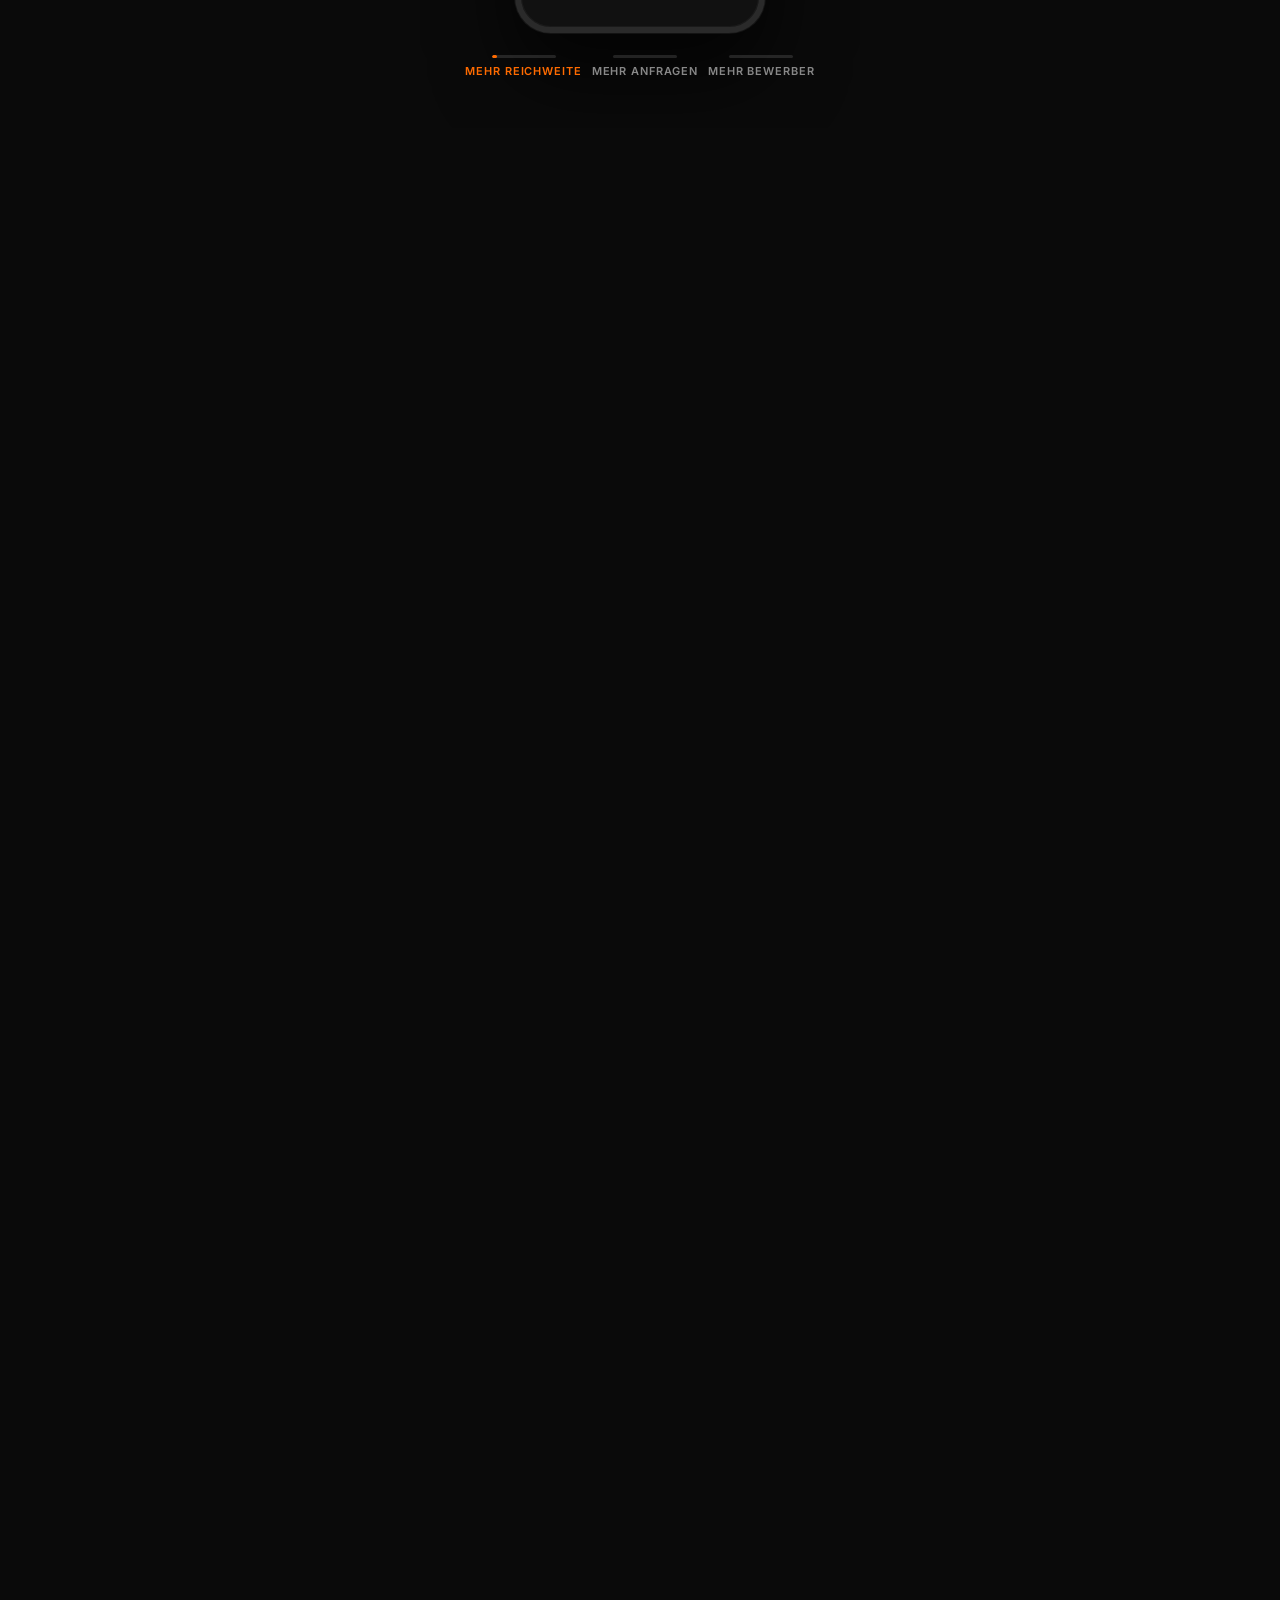
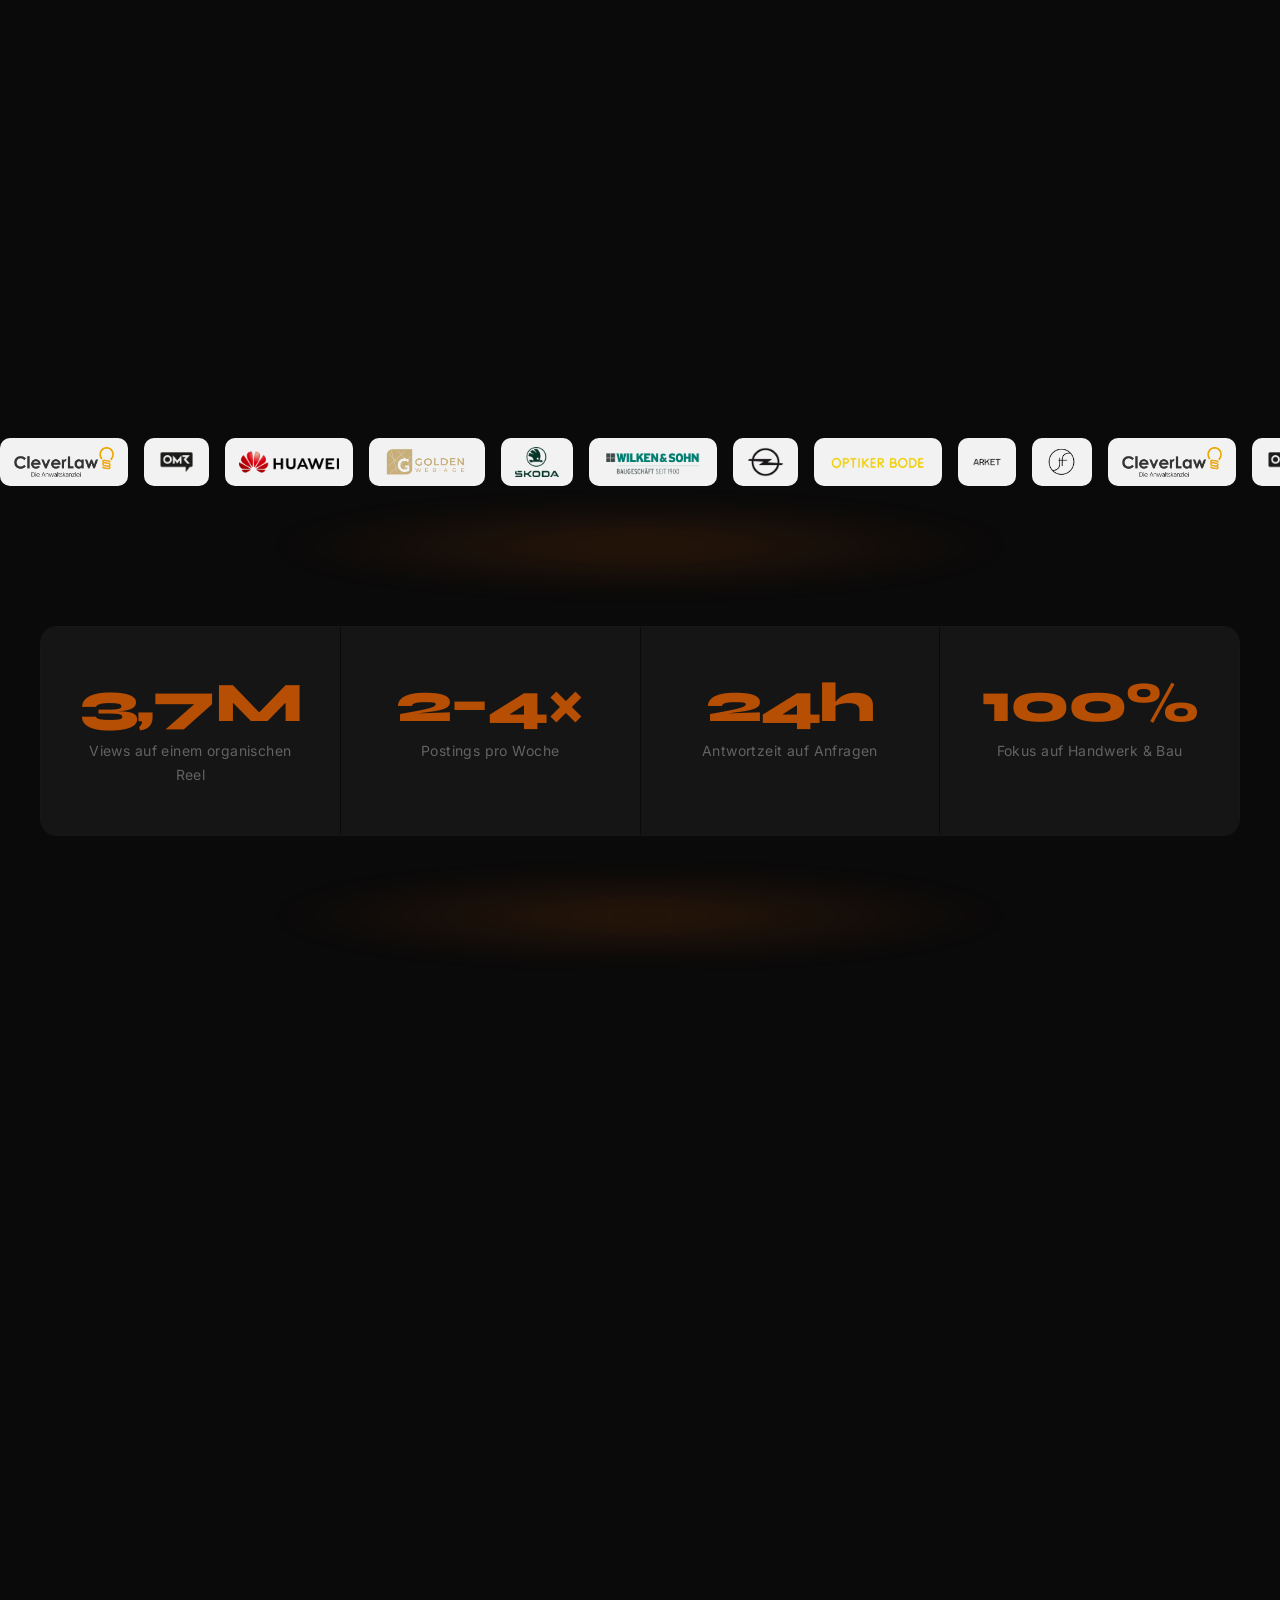
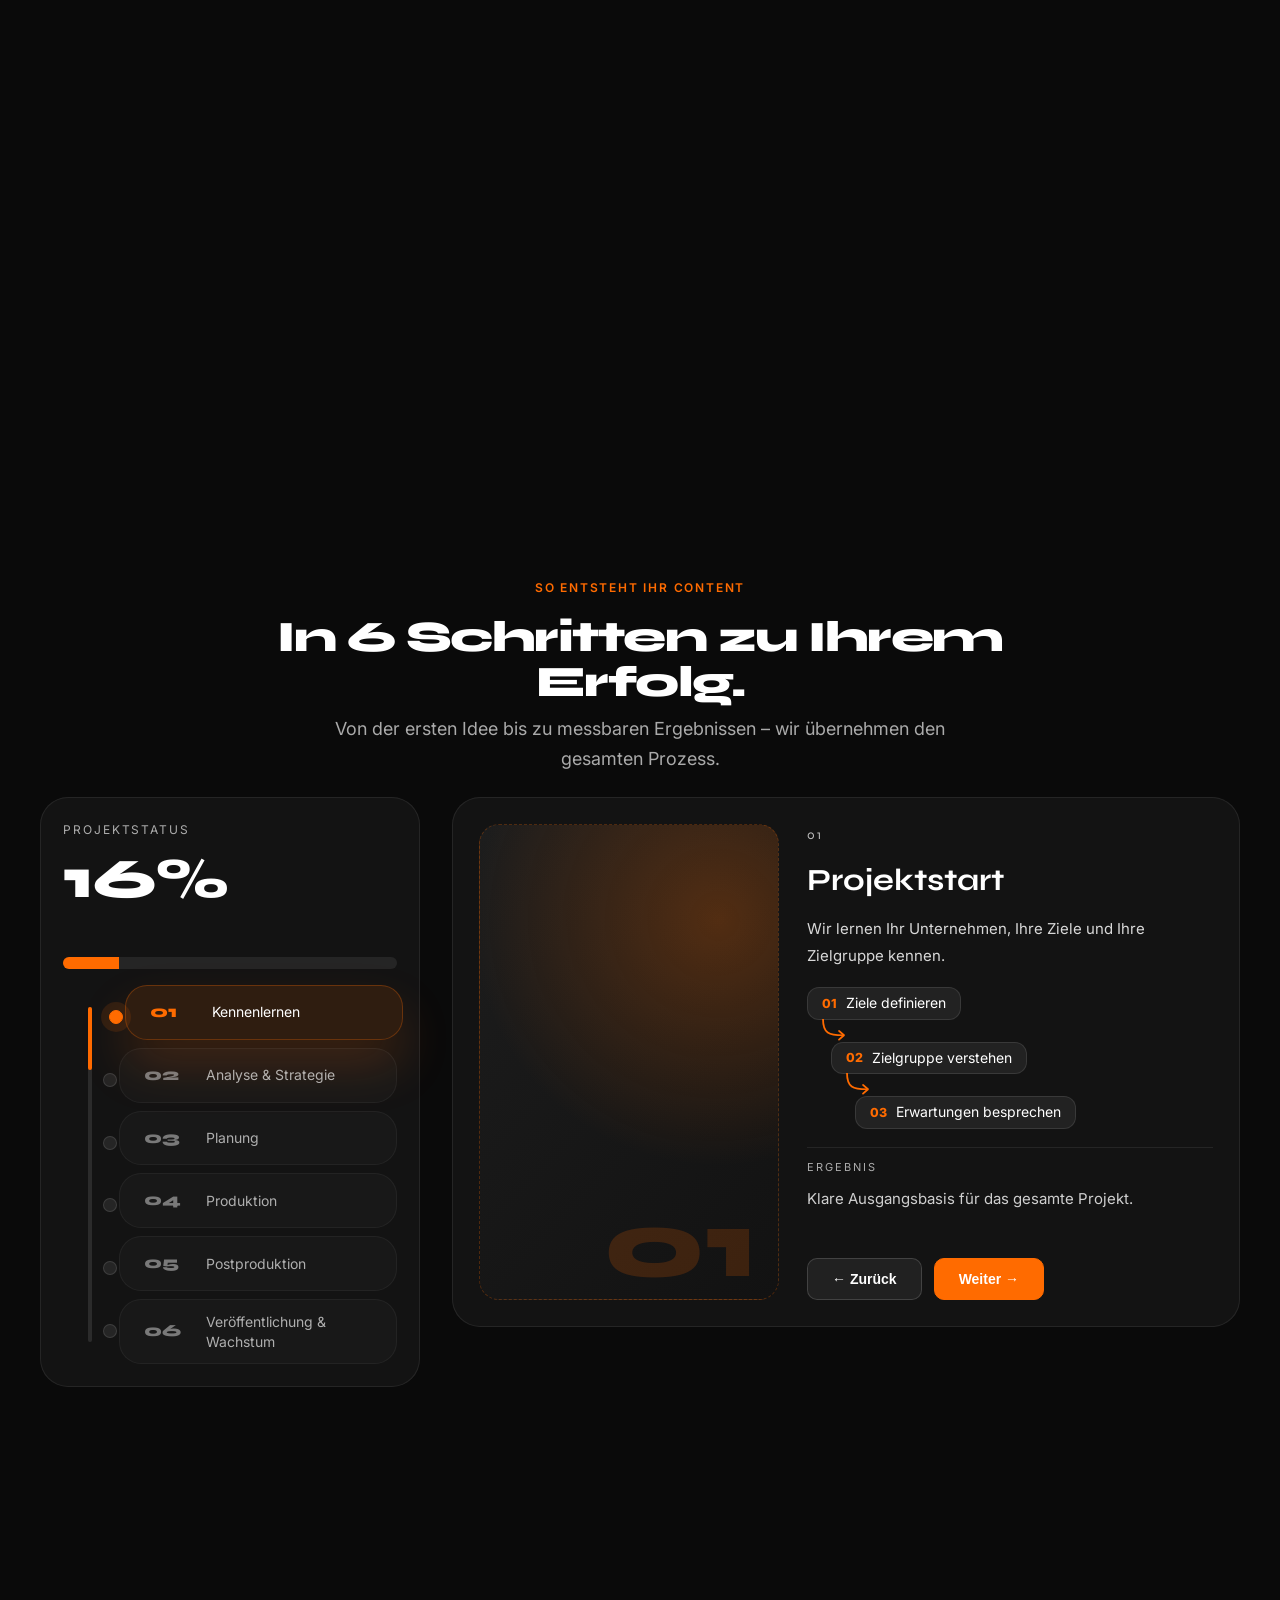
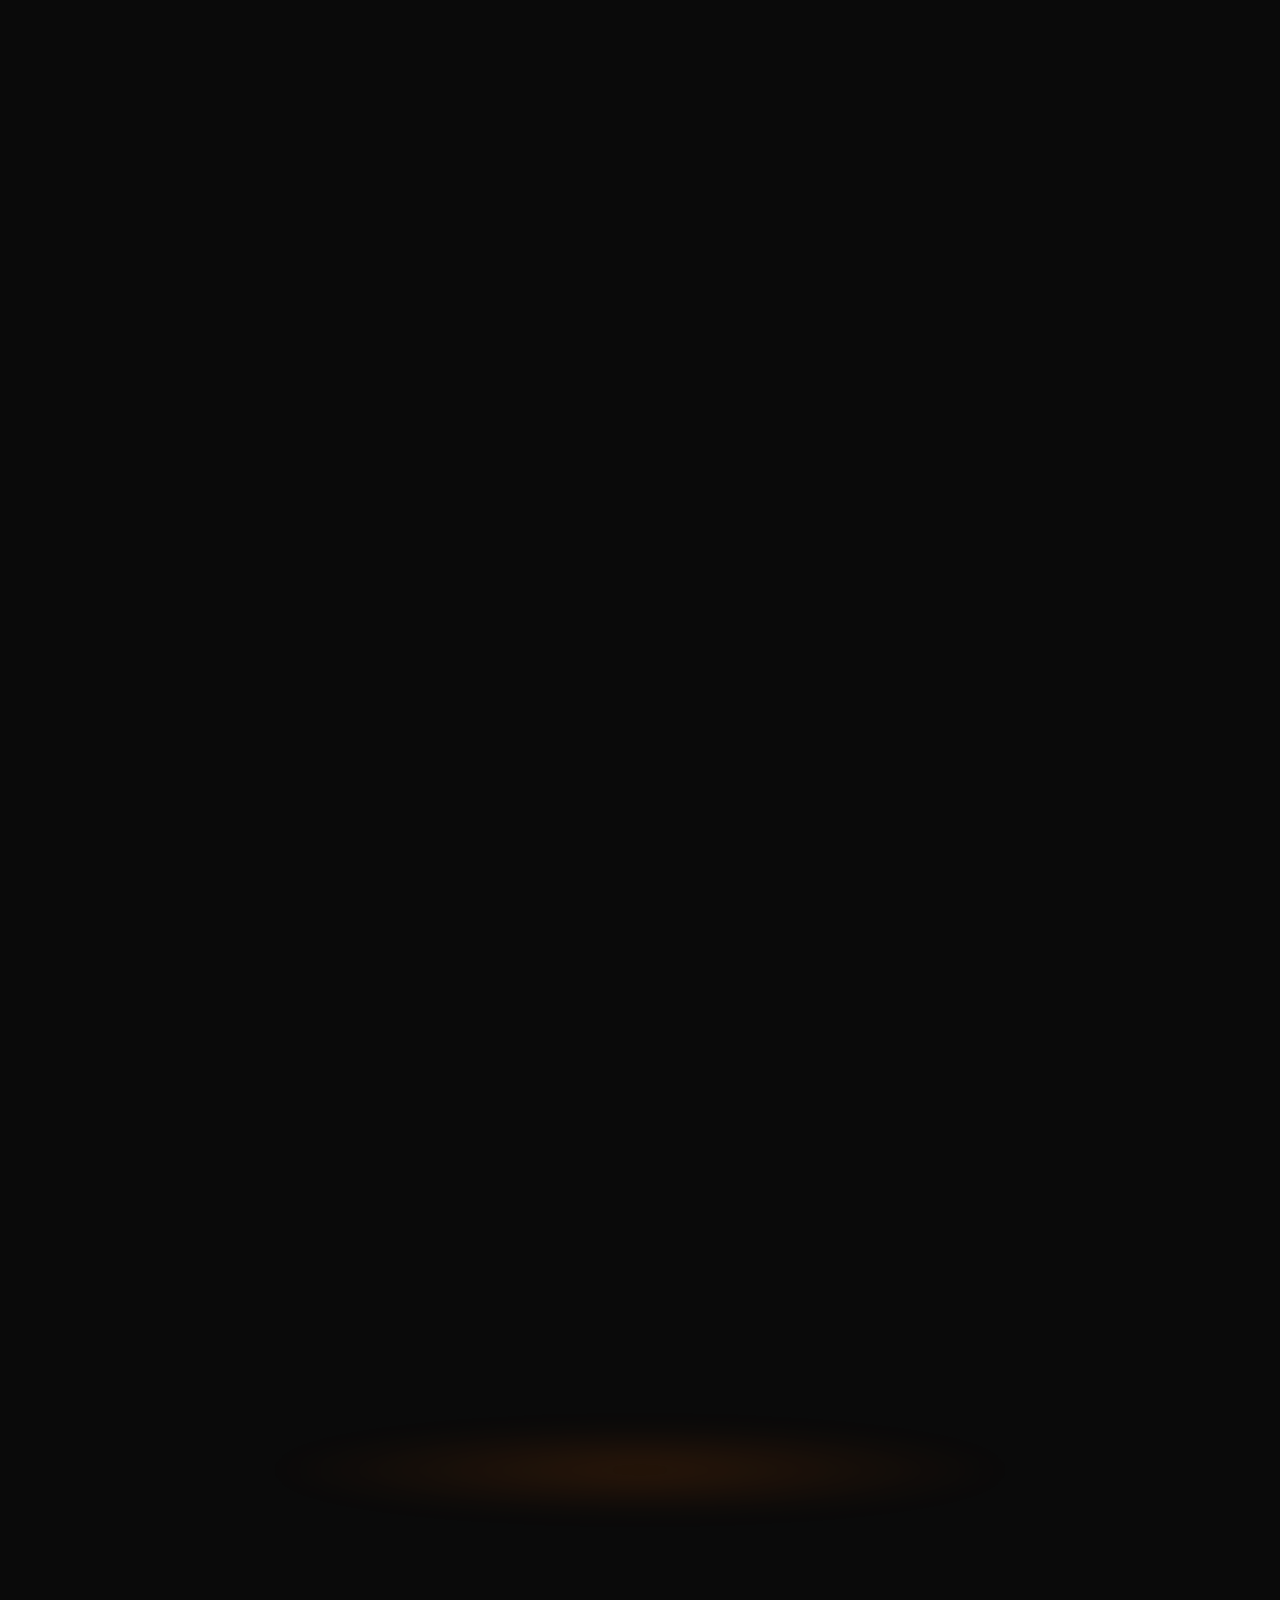
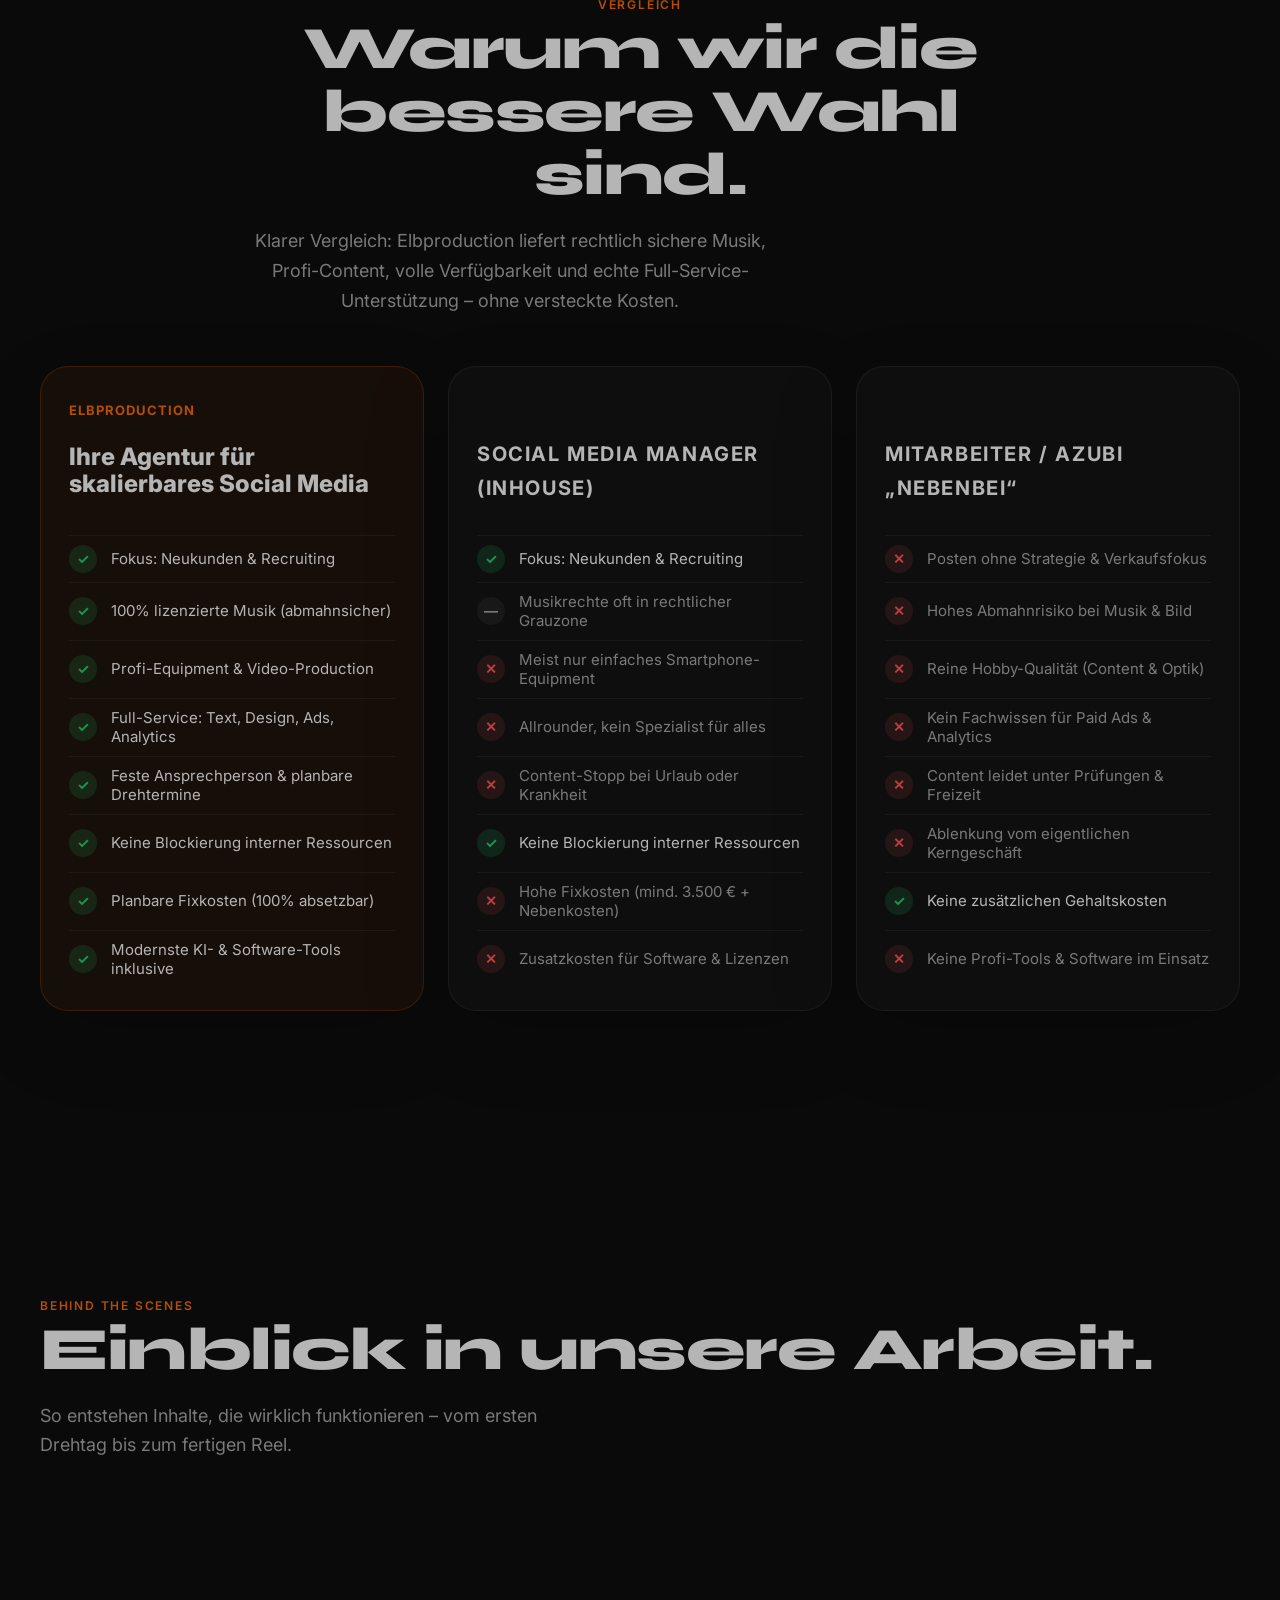
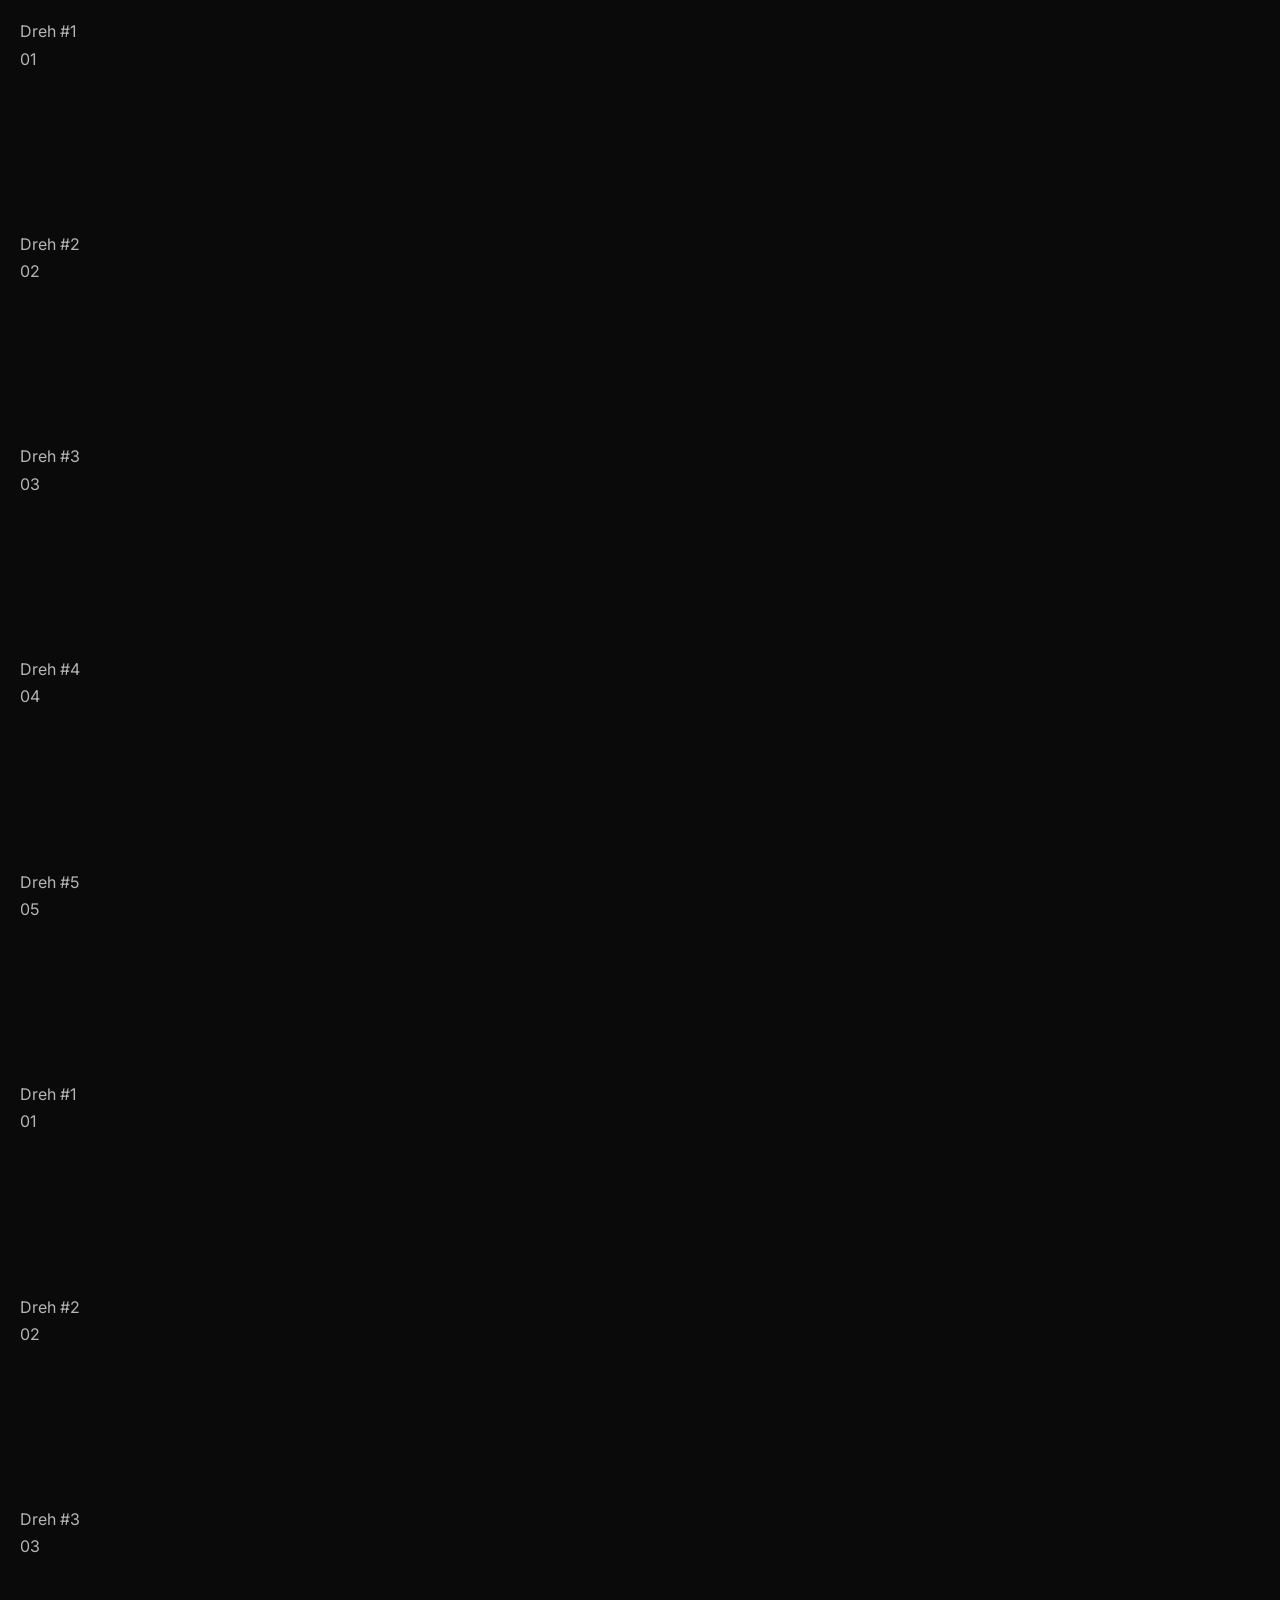
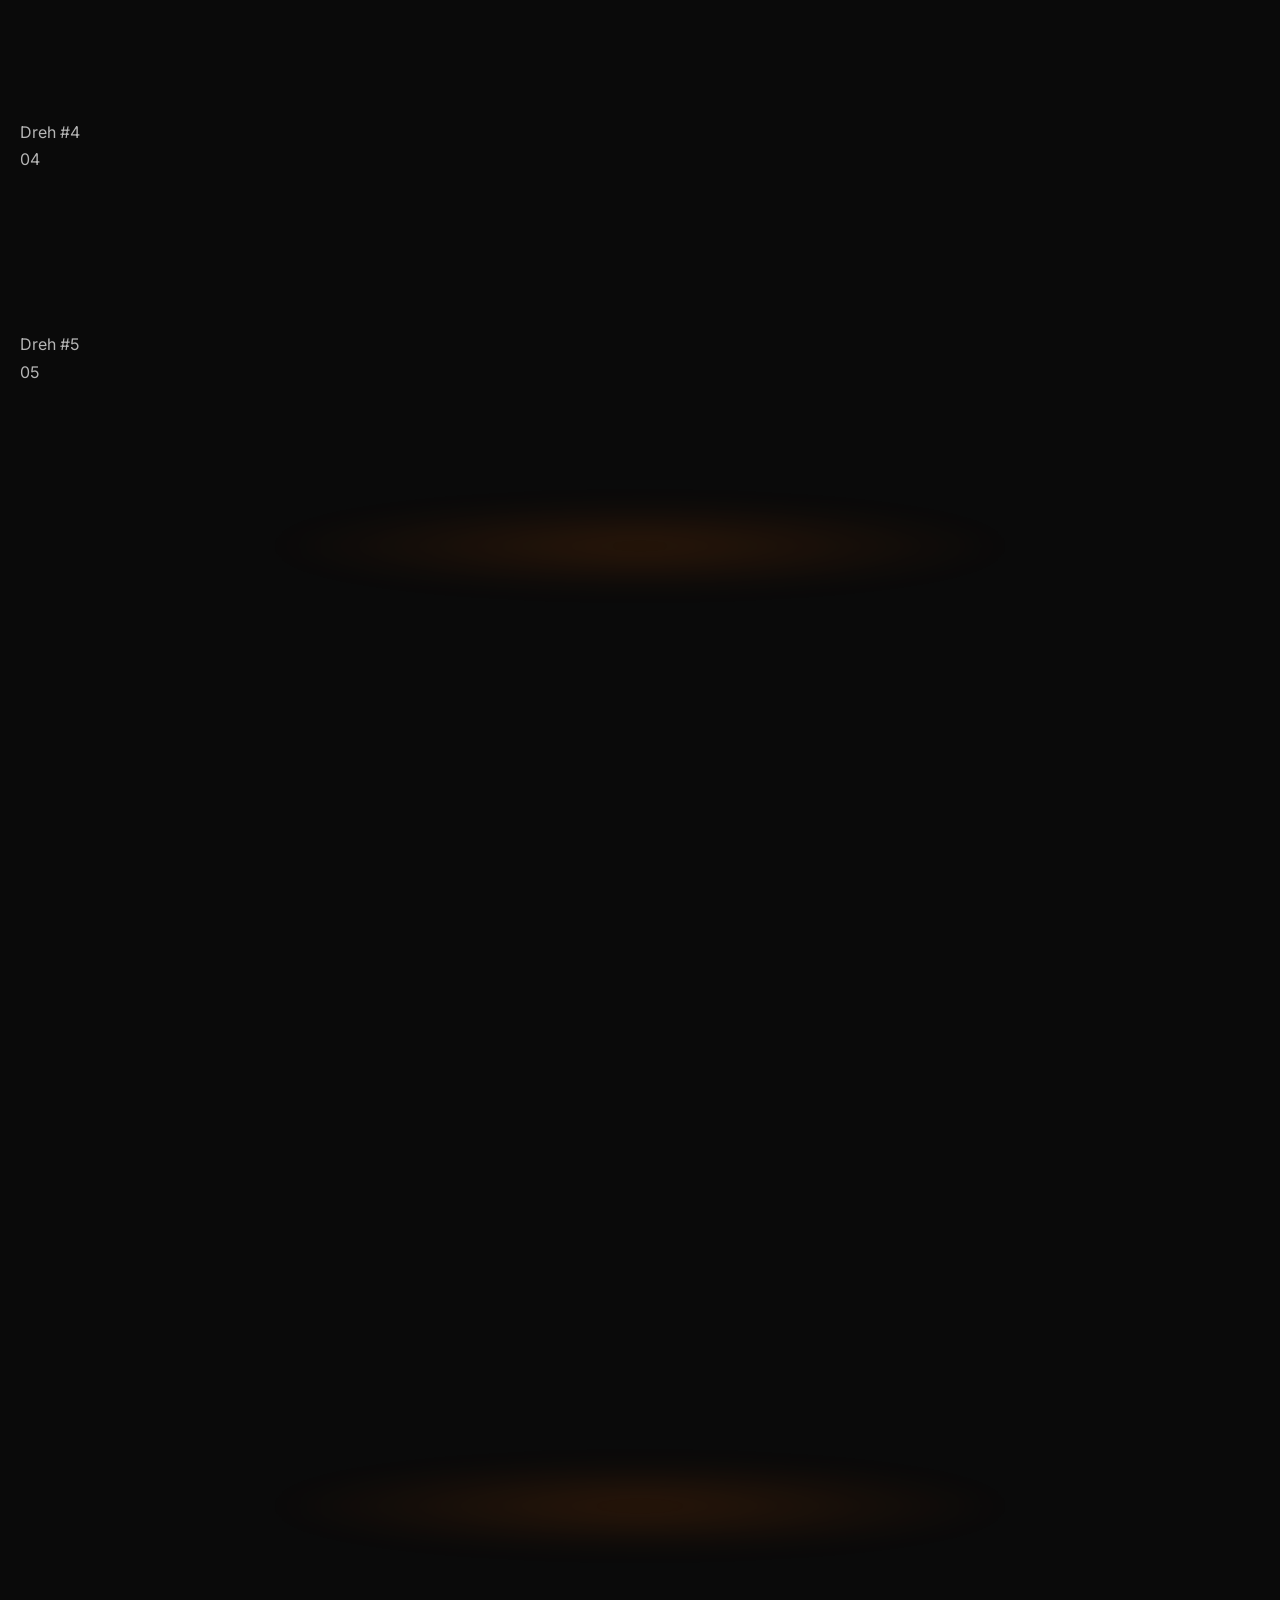
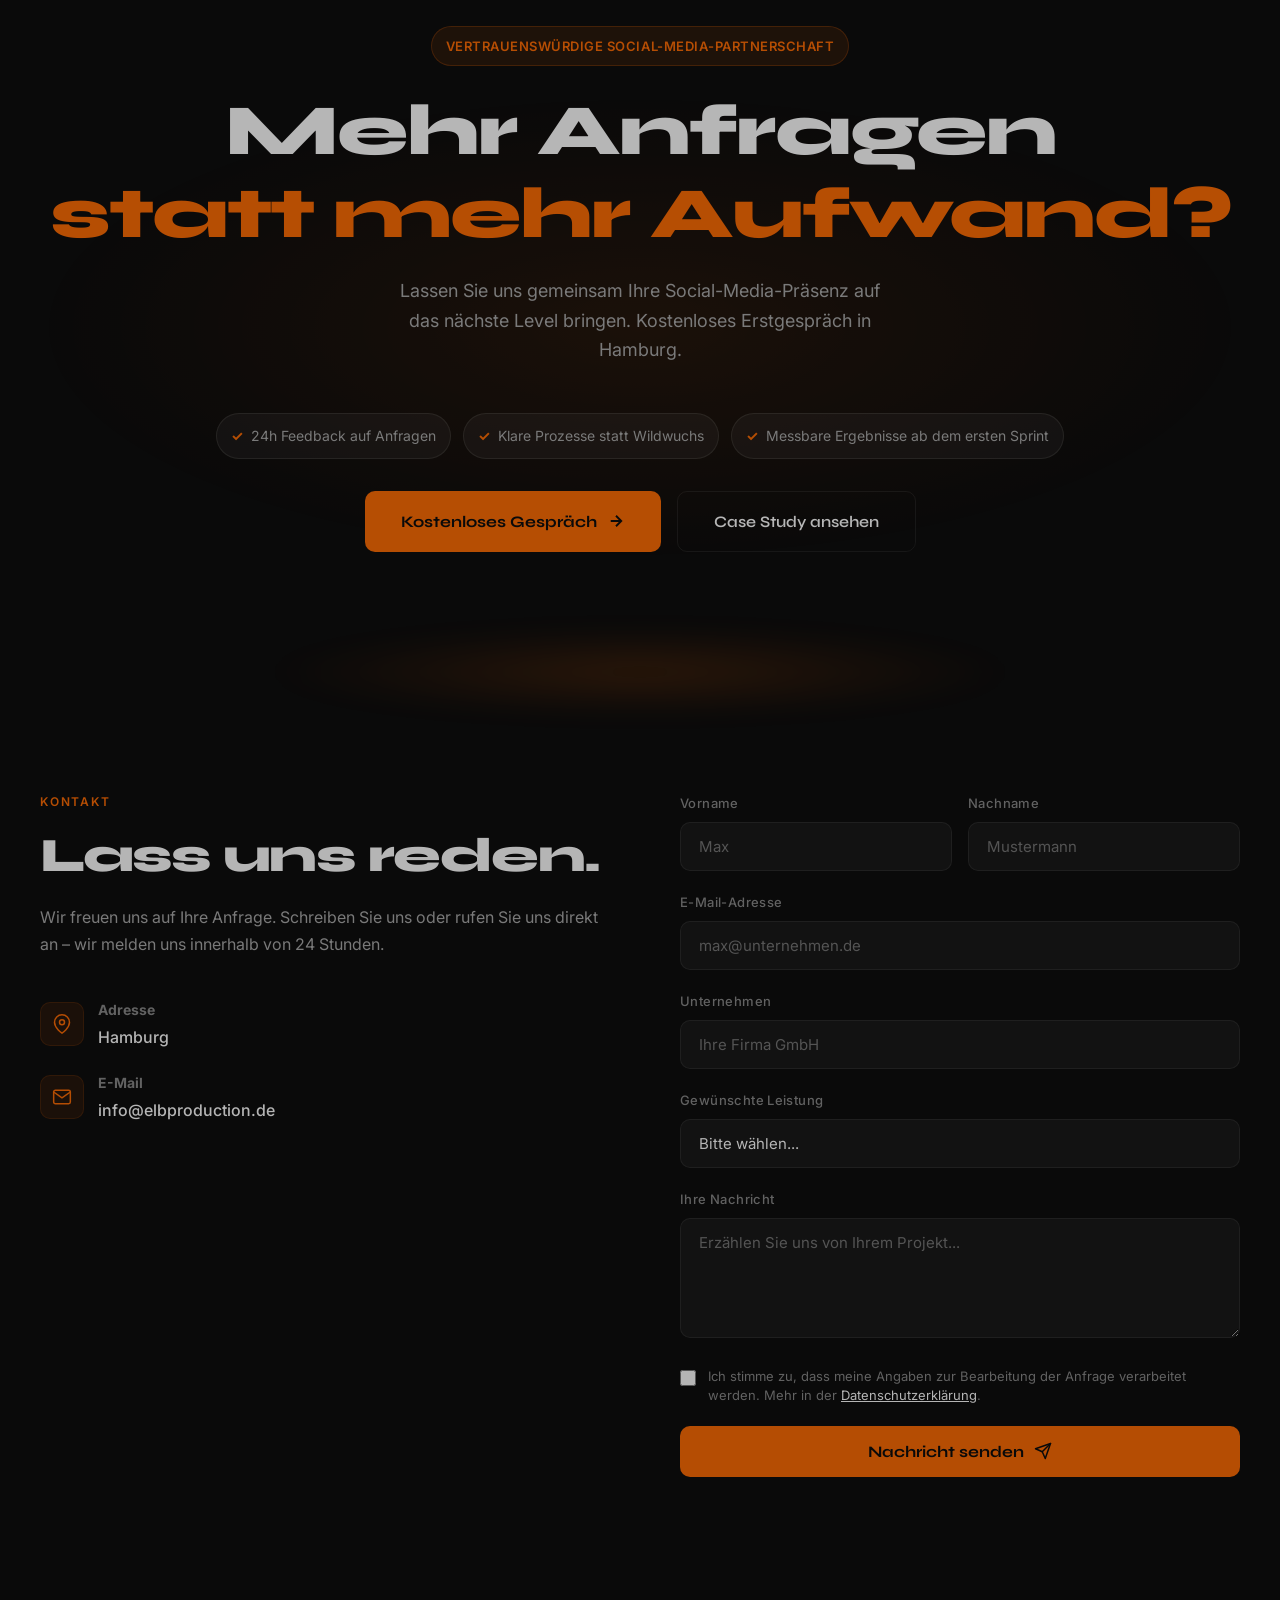
==== commit 1f8880f6: "Update index.html" ====
--- a/index.html
+++ b/index.html
@@ -3565,6 +3565,69 @@
           <li class="comparison-item comparison-item--bad"><span class="bullet">✕</span> Keine Profi-Tools &amp; Software im Einsatz</li>
         </ul>
       </article>
+    </div>
+  </div>
+</section>
+ <!-- BACKSTAGE MARQUEE -->
+<section class="backstage-section">
+  <div class="backstage-head container">
+    <span class="section-label">Behind the Scenes</span>
+    <h2 class="section-title">Einblick in unsere Arbeit.</h2>
+    <p class="section-sub">So entstehen Inhalte, die wirklich funktionieren – vom ersten Drehtag bis zum fertigen Reel.</p>
+  </div>
+  <div class="backstage-marquee-outer">
+    <div class="backstage-marquee-track" id="backstageTrack">
+      <div class="backstage-slide">
+        <video src="backstage-01.mp4" muted loop autoplay playsinline preload="auto" onerror="this.closest('.backstage-slide').classList.add('no-video')"></video>
+        <div class="backstage-slide-overlay"><span class="backstage-slide-label">Dreh #1</span></div>
+        <div class="backstage-slide-num">01</div>
+      </div>
+      <div class="backstage-slide">
+        <video src="backstage-02.mp4" muted loop autoplay playsinline preload="auto" onerror="this.closest('.backstage-slide').classList.add('no-video')"></video>
+        <div class="backstage-slide-overlay"><span class="backstage-slide-label">Dreh #2</span></div>
+        <div class="backstage-slide-num">02</div>
+      </div>
+      <div class="backstage-slide">
+        <video src="backstage-03.mp4" muted loop autoplay playsinline preload="auto" onerror="this.closest('.backstage-slide').classList.add('no-video')"></video>
+        <div class="backstage-slide-overlay"><span class="backstage-slide-label">Dreh #3</span></div>
+        <div class="backstage-slide-num">03</div>
+      </div>
+      <div class="backstage-slide">
+        <video src="backstage-04.mp4" muted loop autoplay playsinline preload="auto" onerror="this.closest('.backstage-slide').classList.add('no-video')"></video>
+        <div class="backstage-slide-overlay"><span class="backstage-slide-label">Dreh #4</span></div>
+        <div class="backstage-slide-num">04</div>
+      </div>
+      <div class="backstage-slide">
+        <video src="backstage-05.mp4" muted loop autoplay playsinline preload="auto" onerror="this.closest('.backstage-slide').classList.add('no-video')"></video>
+        <div class="backstage-slide-overlay"><span class="backstage-slide-label">Dreh #5</span></div>
+        <div class="backstage-slide-num">05</div>
+      </div>
+      <!-- дубликаты для бесконечного скролла -->
+      <div class="backstage-slide" aria-hidden="true">
+        <video src="backstage-01.mp4" muted loop autoplay playsinline preload="auto" onerror="this.closest('.backstage-slide').classList.add('no-video')"></video>
+        <div class="backstage-slide-overlay"><span class="backstage-slide-label">Dreh #1</span></div>
+        <div class="backstage-slide-num">01</div>
+      </div>
+      <div class="backstage-slide" aria-hidden="true">
+        <video src="backstage-02.mp4" muted loop autoplay playsinline preload="auto" onerror="this.closest('.backstage-slide').classList.add('no-video')"></video>
+        <div class="backstage-slide-overlay"><span class="backstage-slide-label">Dreh #2</span></div>
+        <div class="backstage-slide-num">02</div>
+      </div>
+      <div class="backstage-slide" aria-hidden="true">
+        <video src="backstage-03.mp4" muted loop autoplay playsinline preload="auto" onerror="this.closest('.backstage-slide').classList.add('no-video')"></video>
+        <div class="backstage-slide-overlay"><span class="backstage-slide-label">Dreh #3</span></div>
+        <div class="backstage-slide-num">03</div>
+      </div>
+      <div class="backstage-slide" aria-hidden="true">
+        <video src="backstage-04.mp4" muted loop autoplay playsinline preload="auto" onerror="this.closest('.backstage-slide').classList.add('no-video')"></video>
+        <div class="backstage-slide-overlay"><span class="backstage-slide-label">Dreh #4</span></div>
+        <div class="backstage-slide-num">04</div>
+      </div>
+      <div class="backstage-slide" aria-hidden="true">
+        <video src="backstage-05.mp4" muted loop autoplay playsinline preload="auto" onerror="this.closest('.backstage-slide').classList.add('no-video')"></video>
+        <div class="backstage-slide-overlay"><span class="backstage-slide-label">Dreh #5</span></div>
+        <div class="backstage-slide-num">05</div>
+      </div>
     </div>
   </div>
 </section>
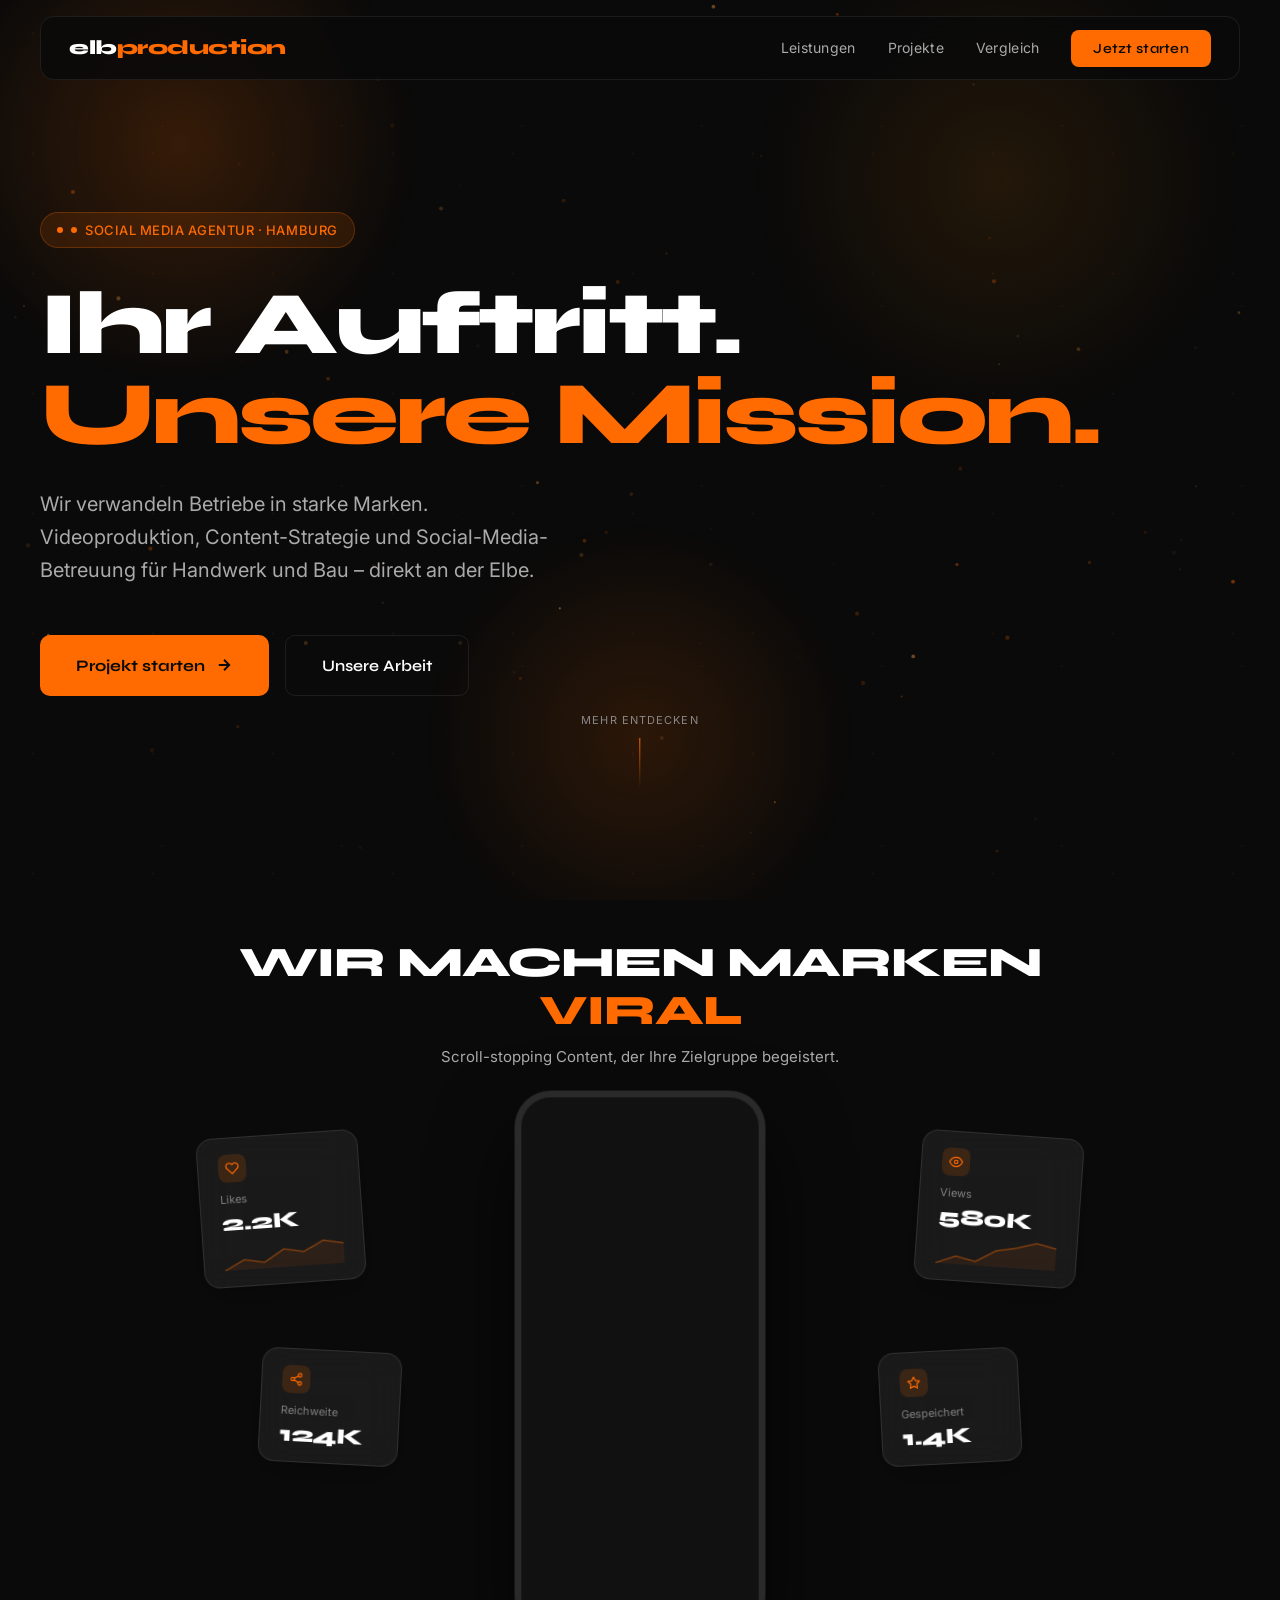
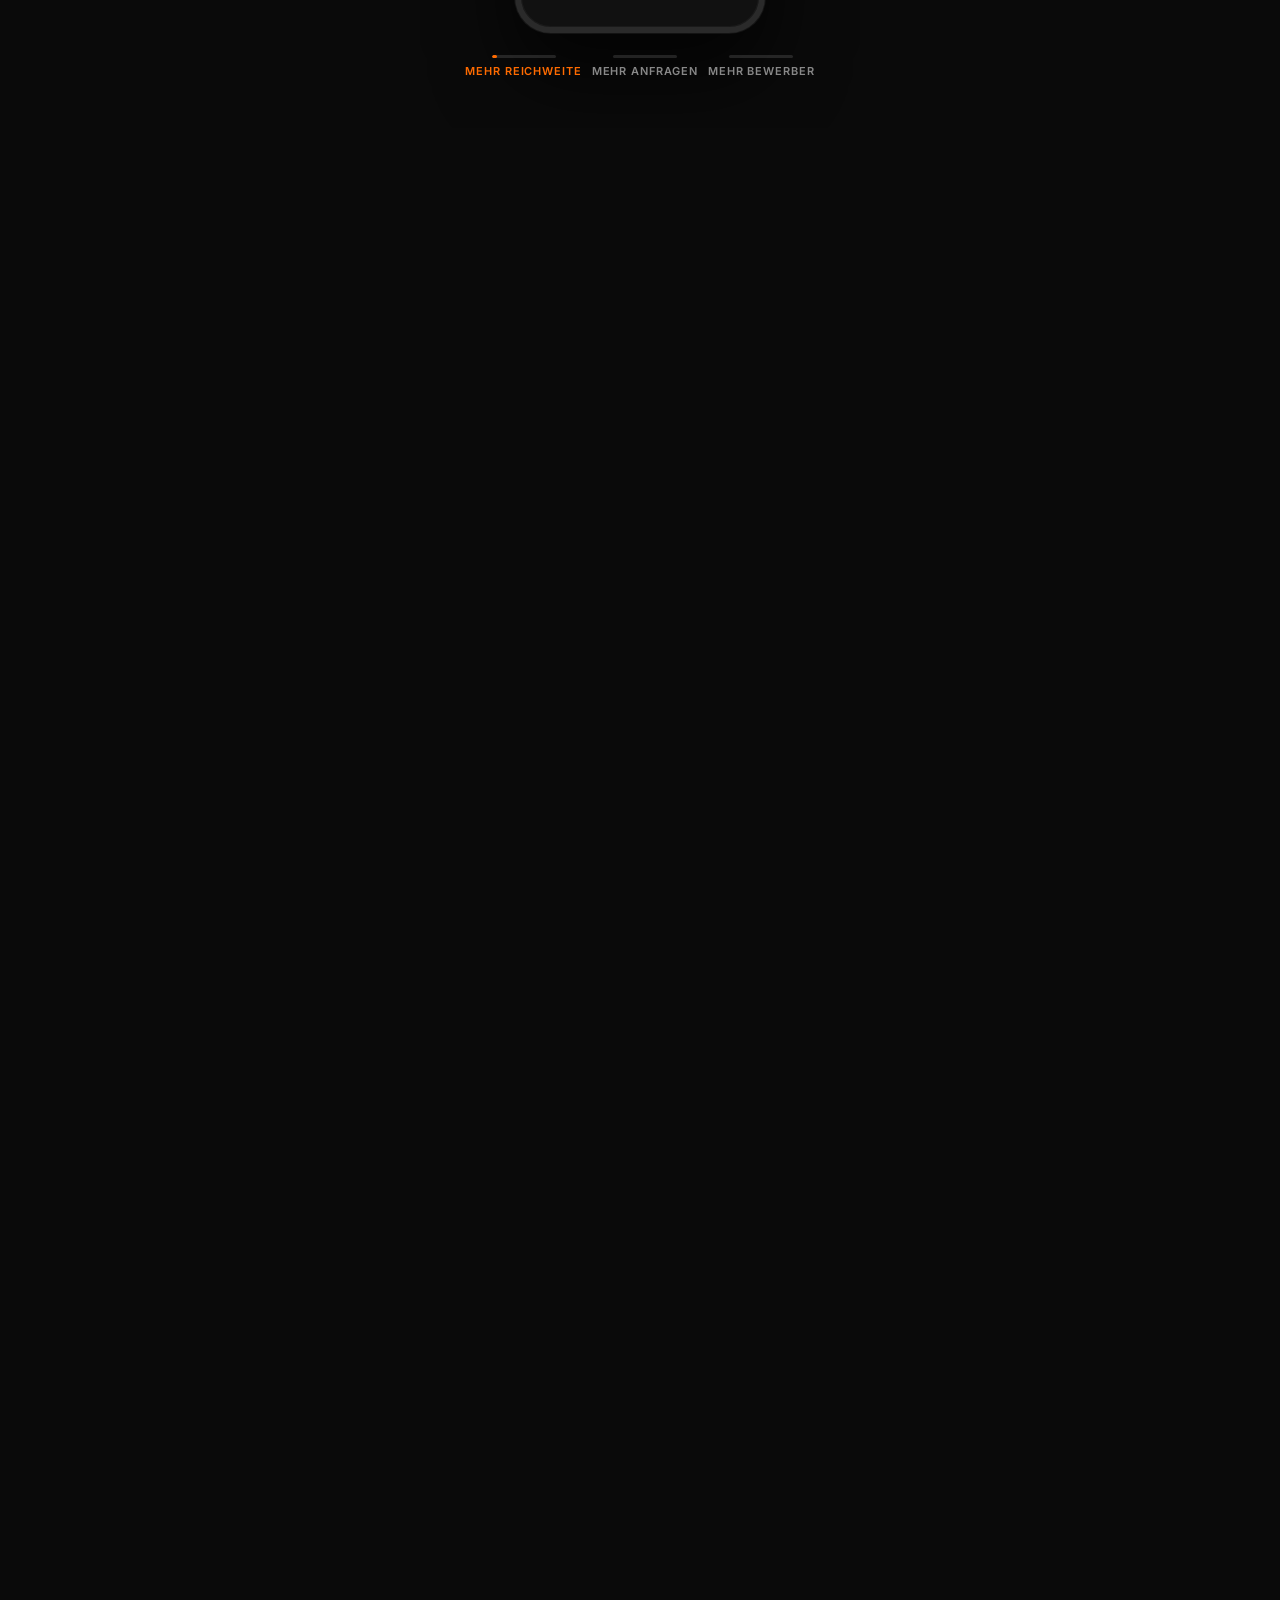
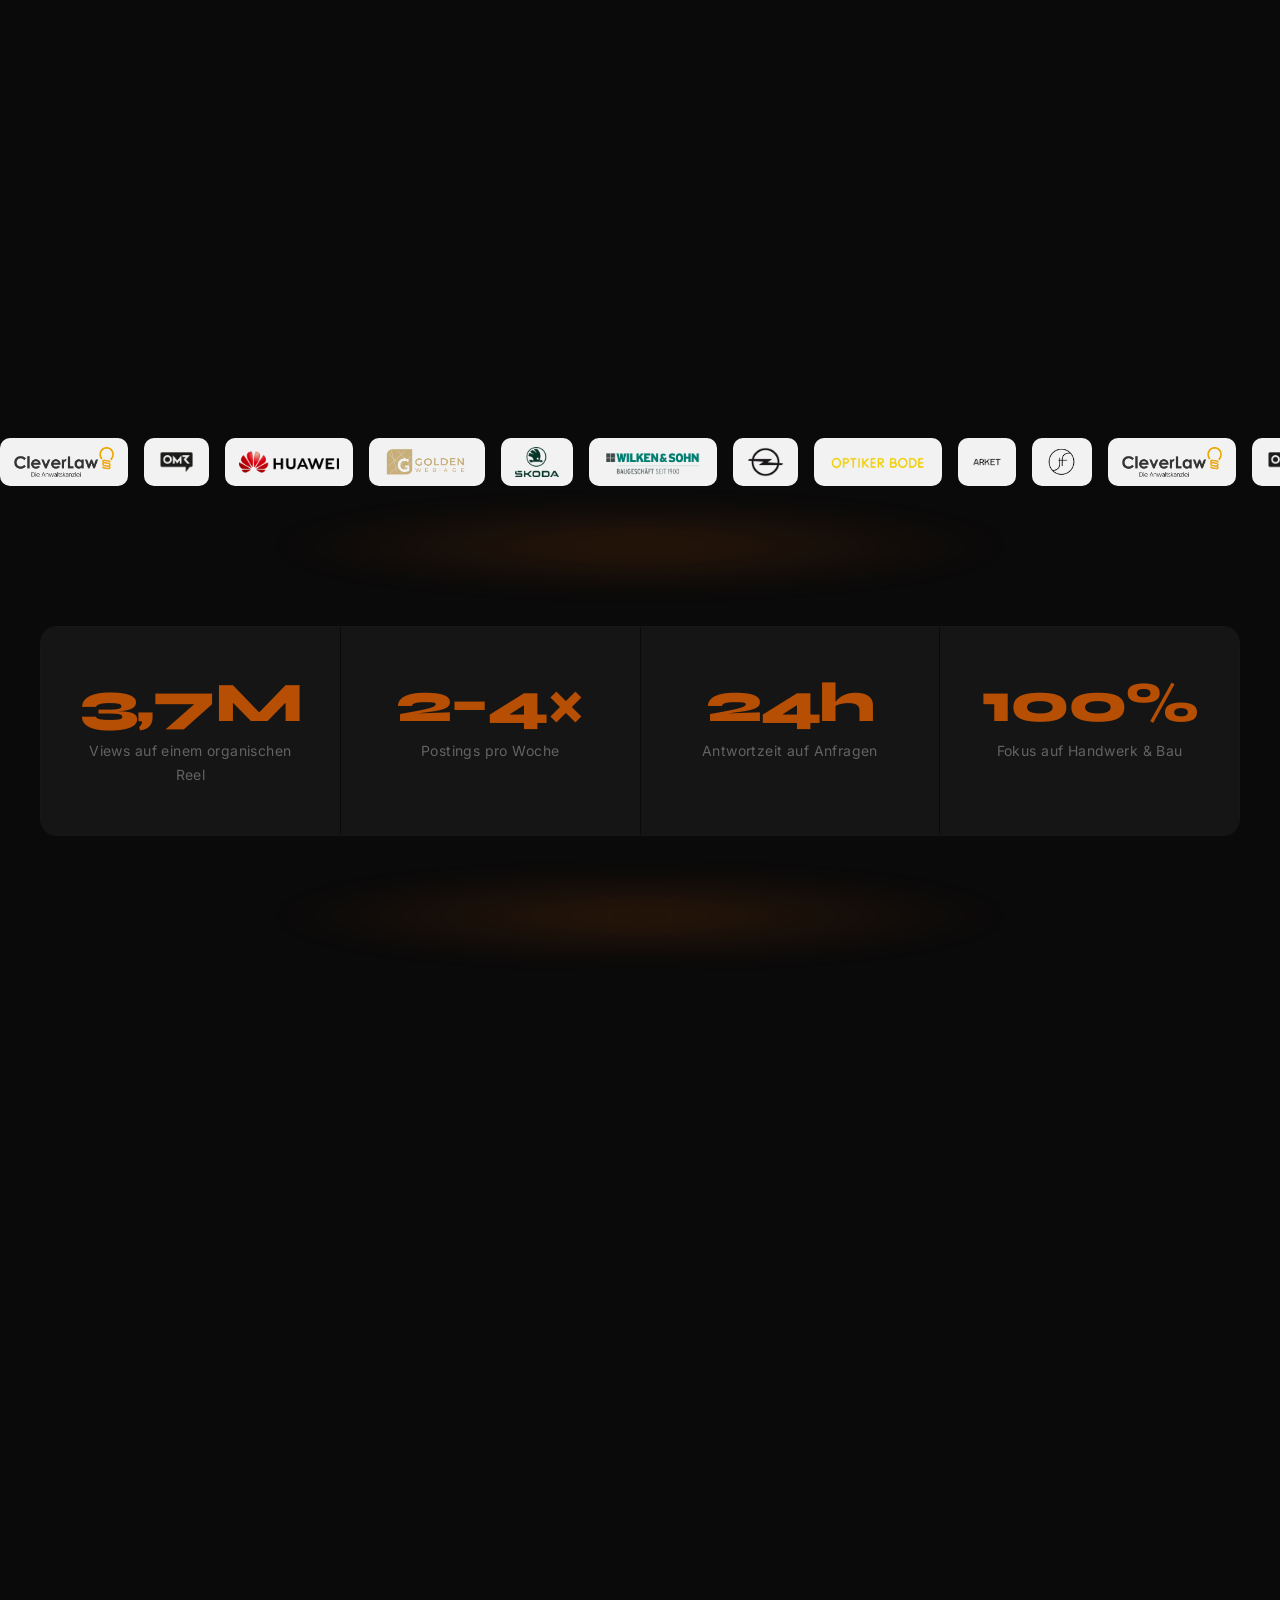
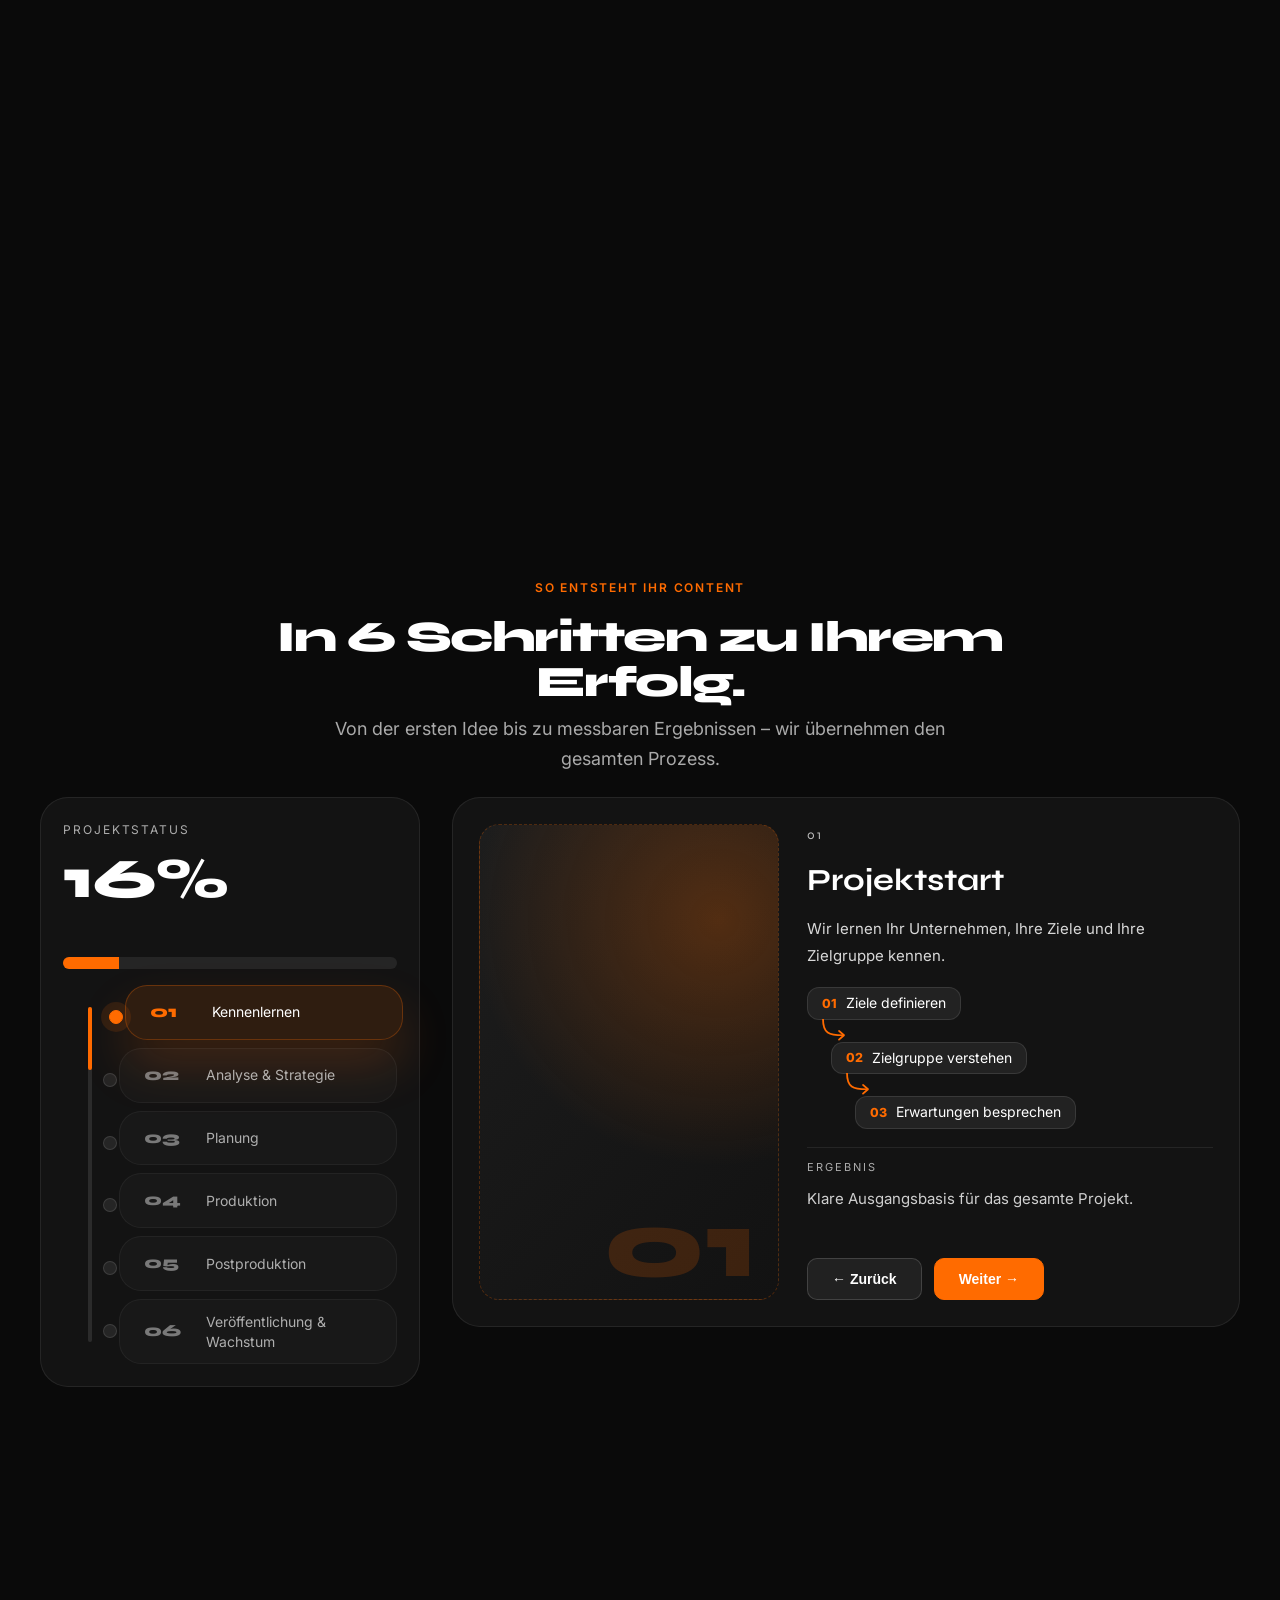
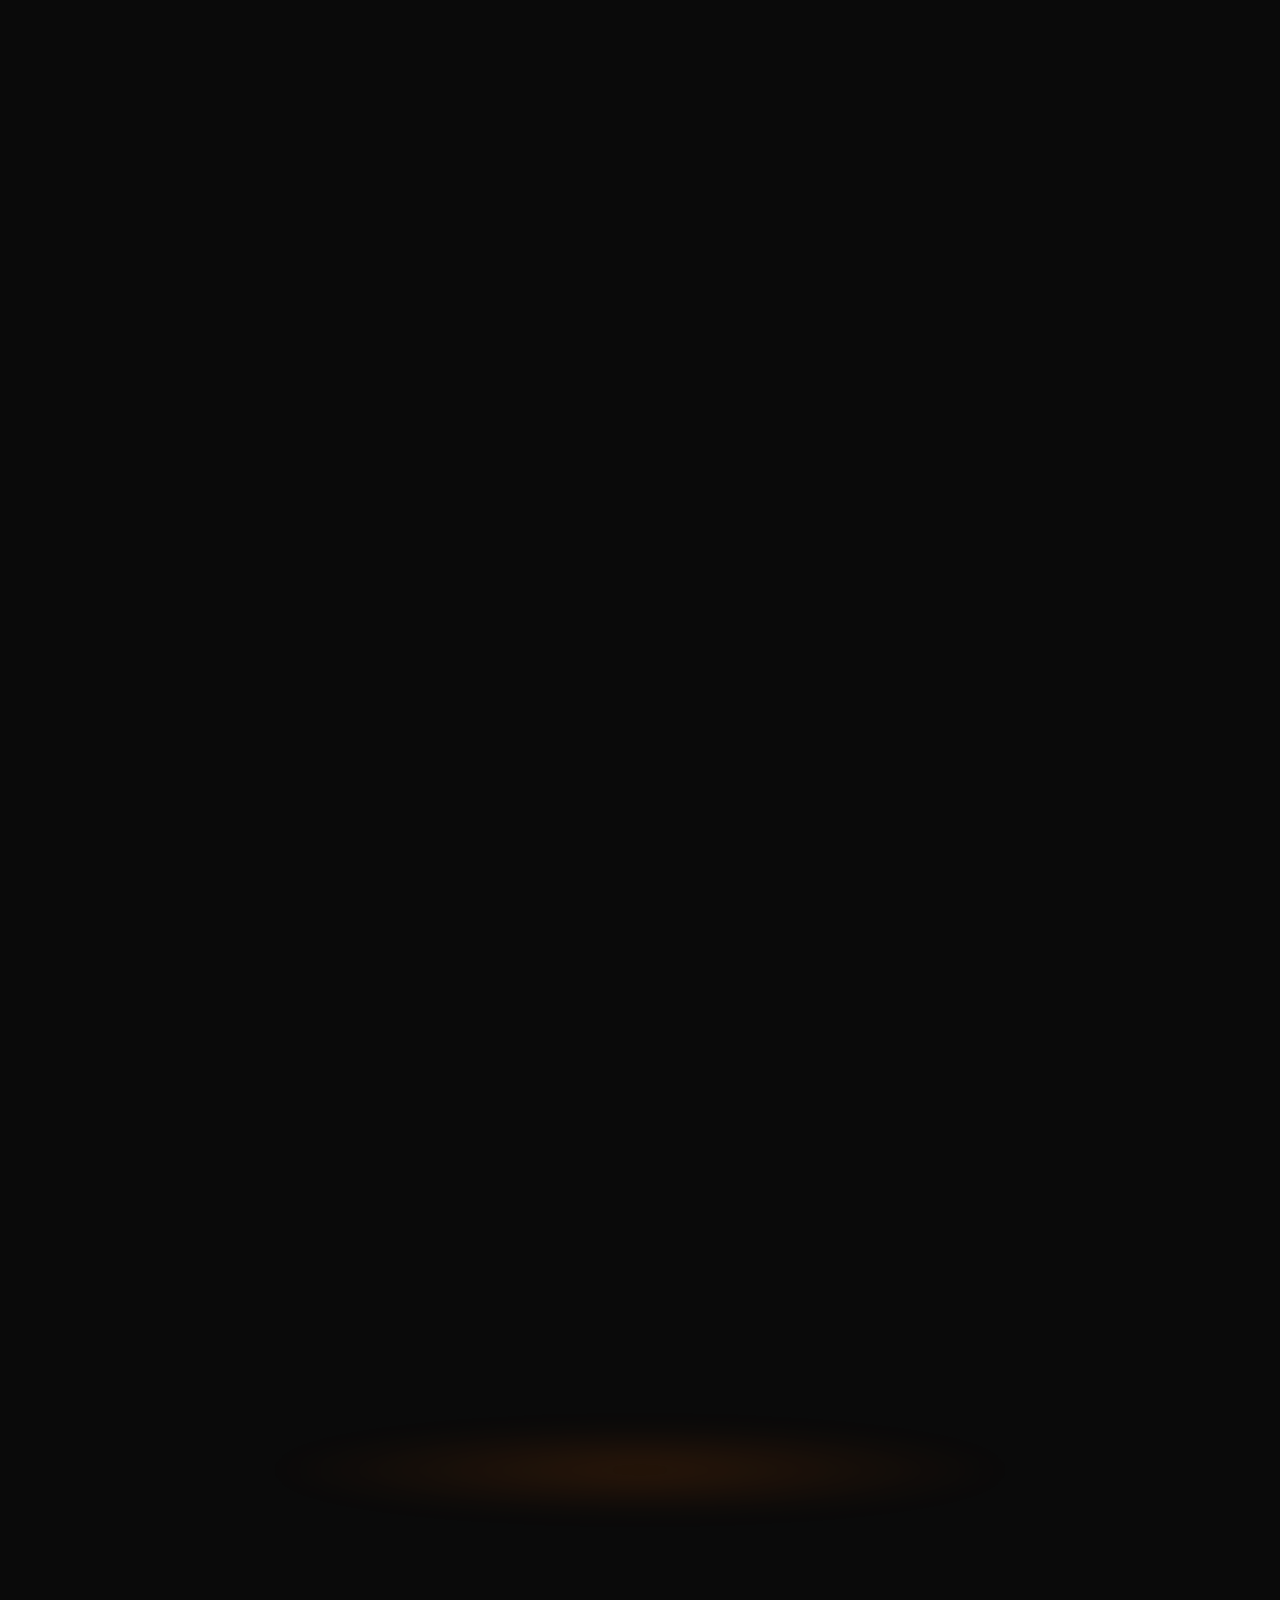
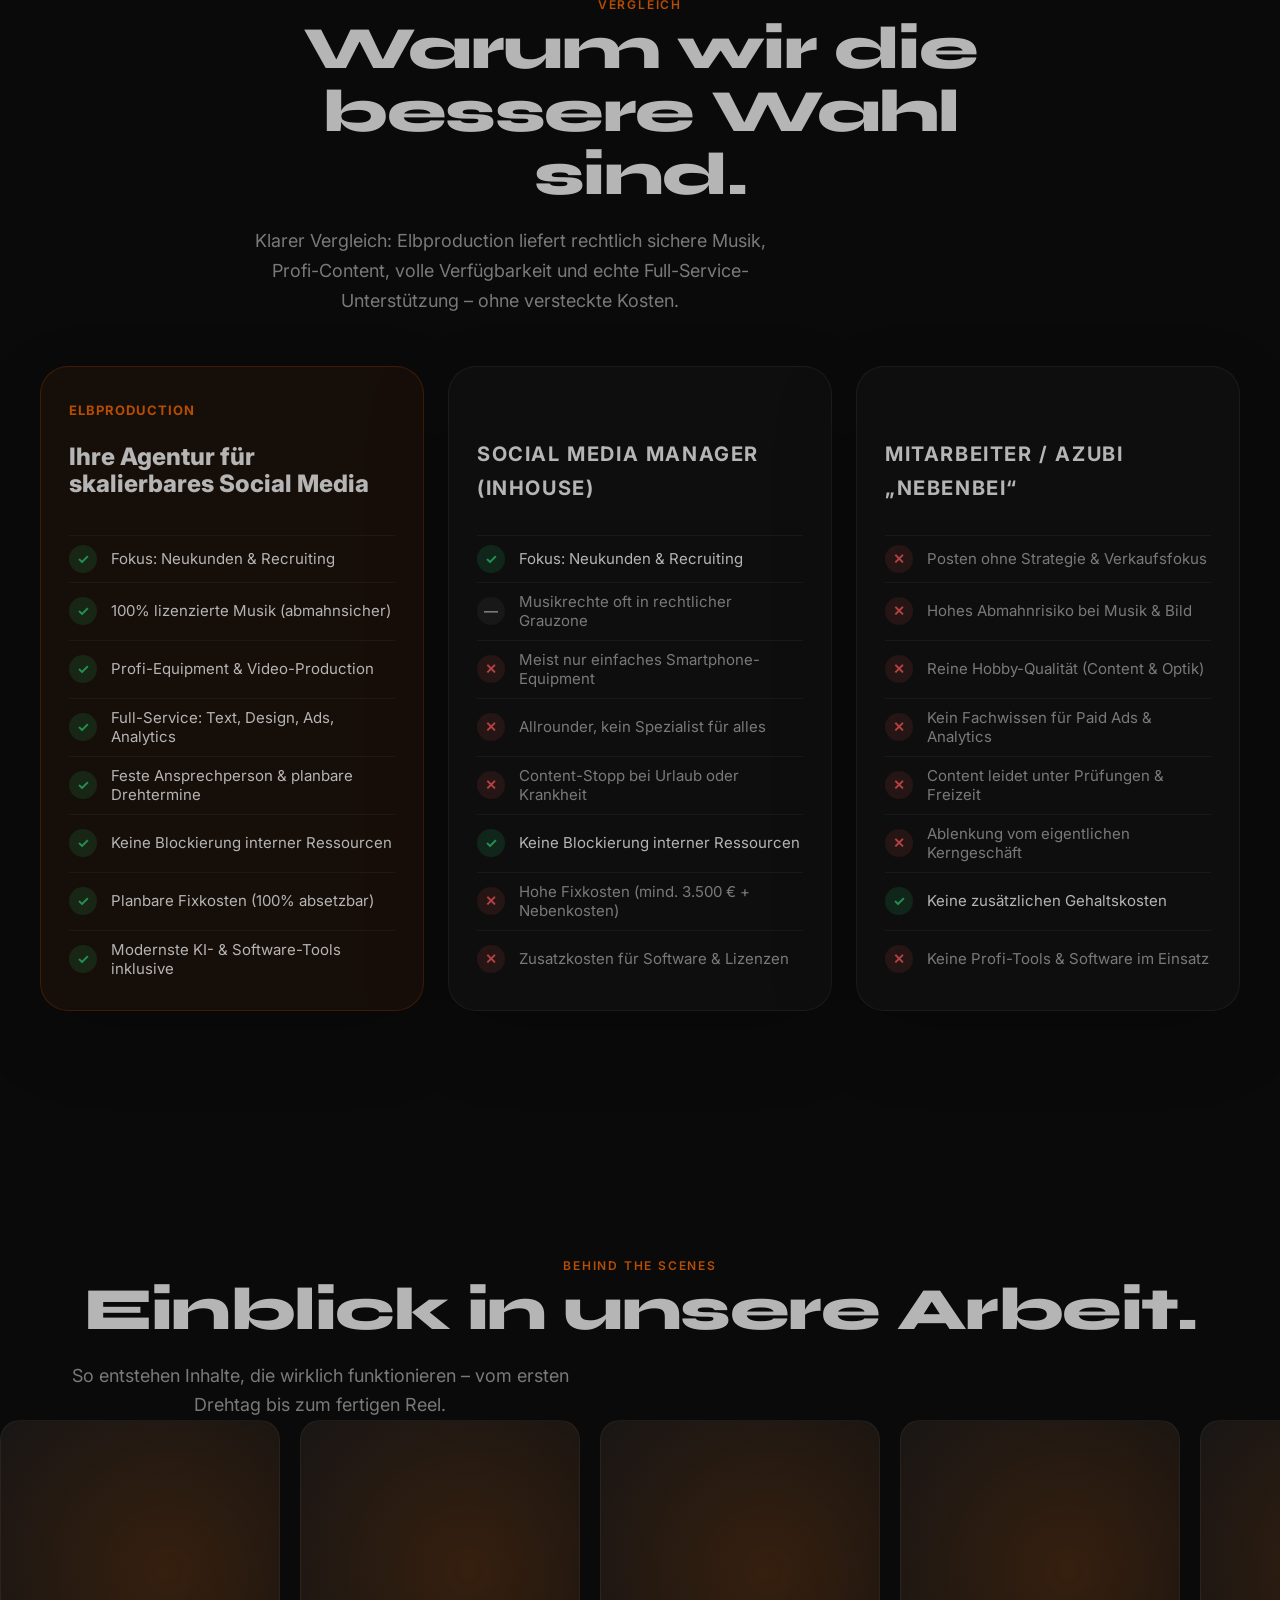
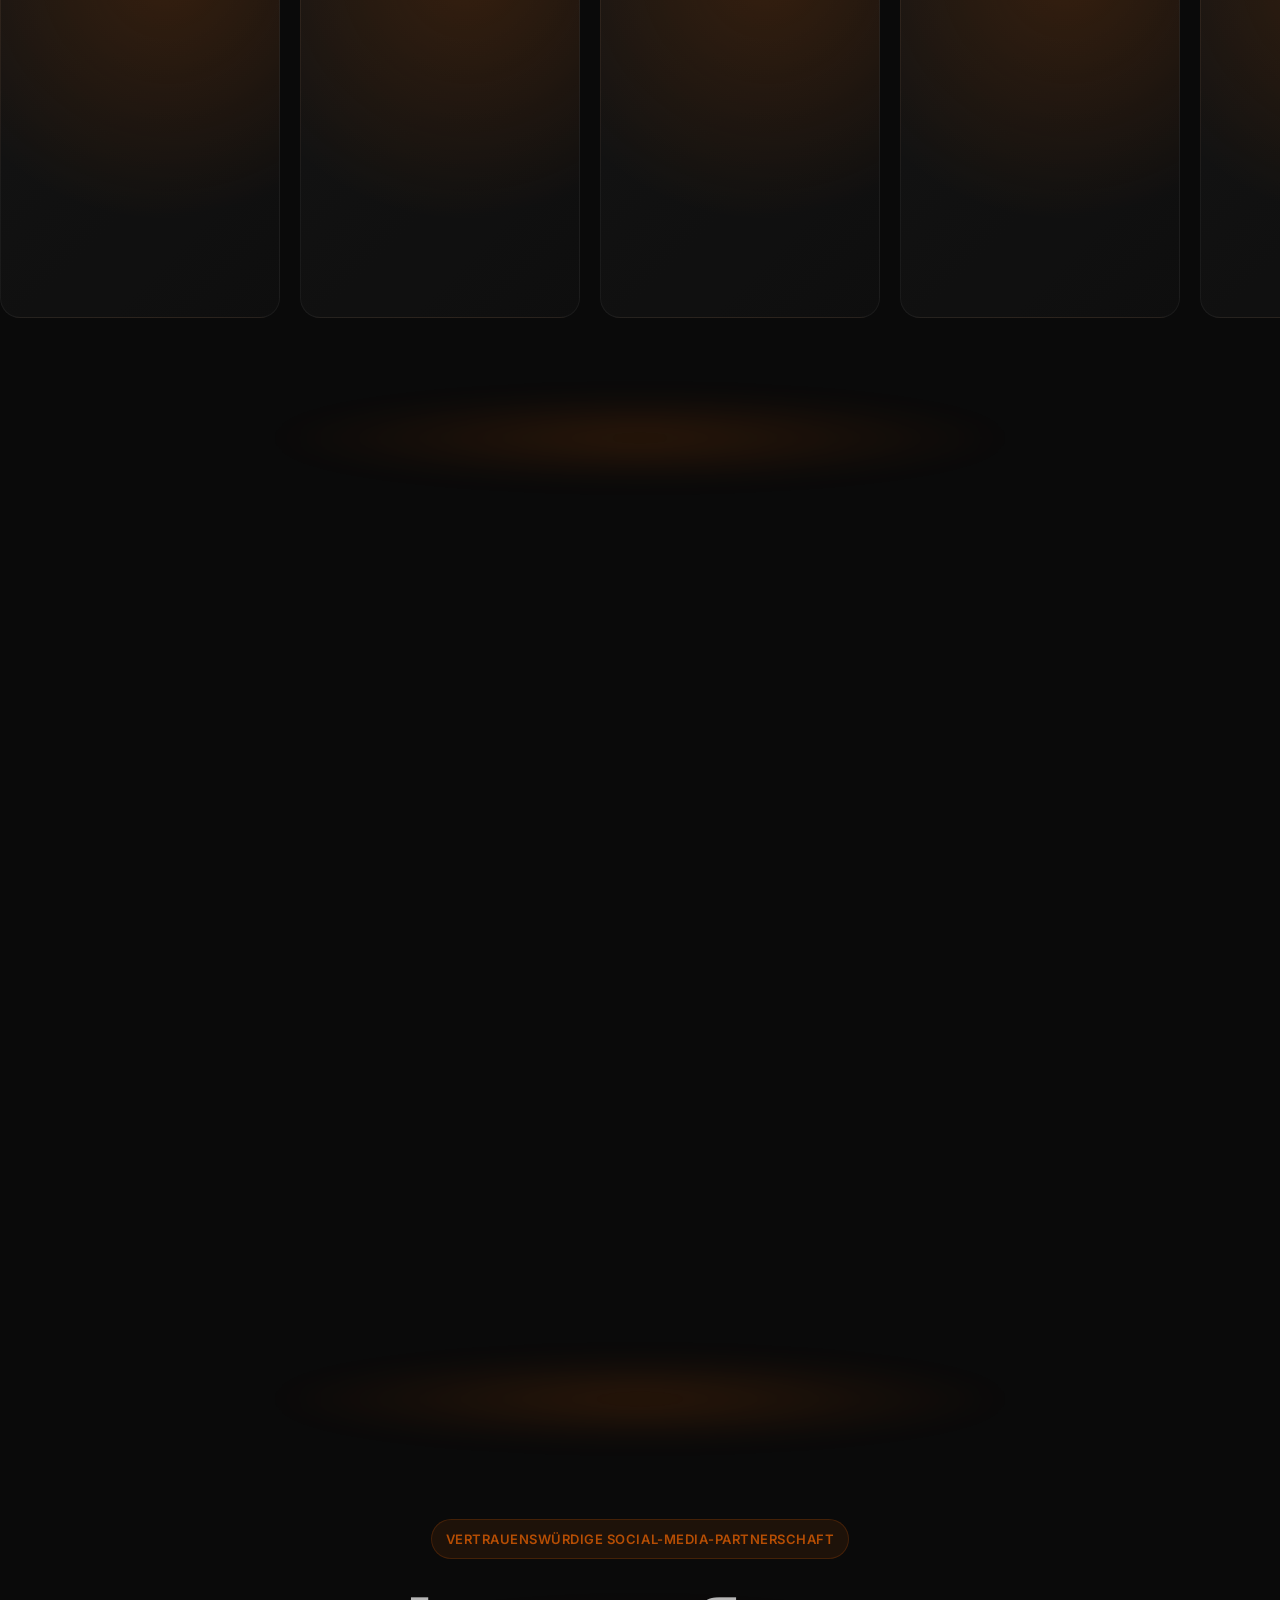
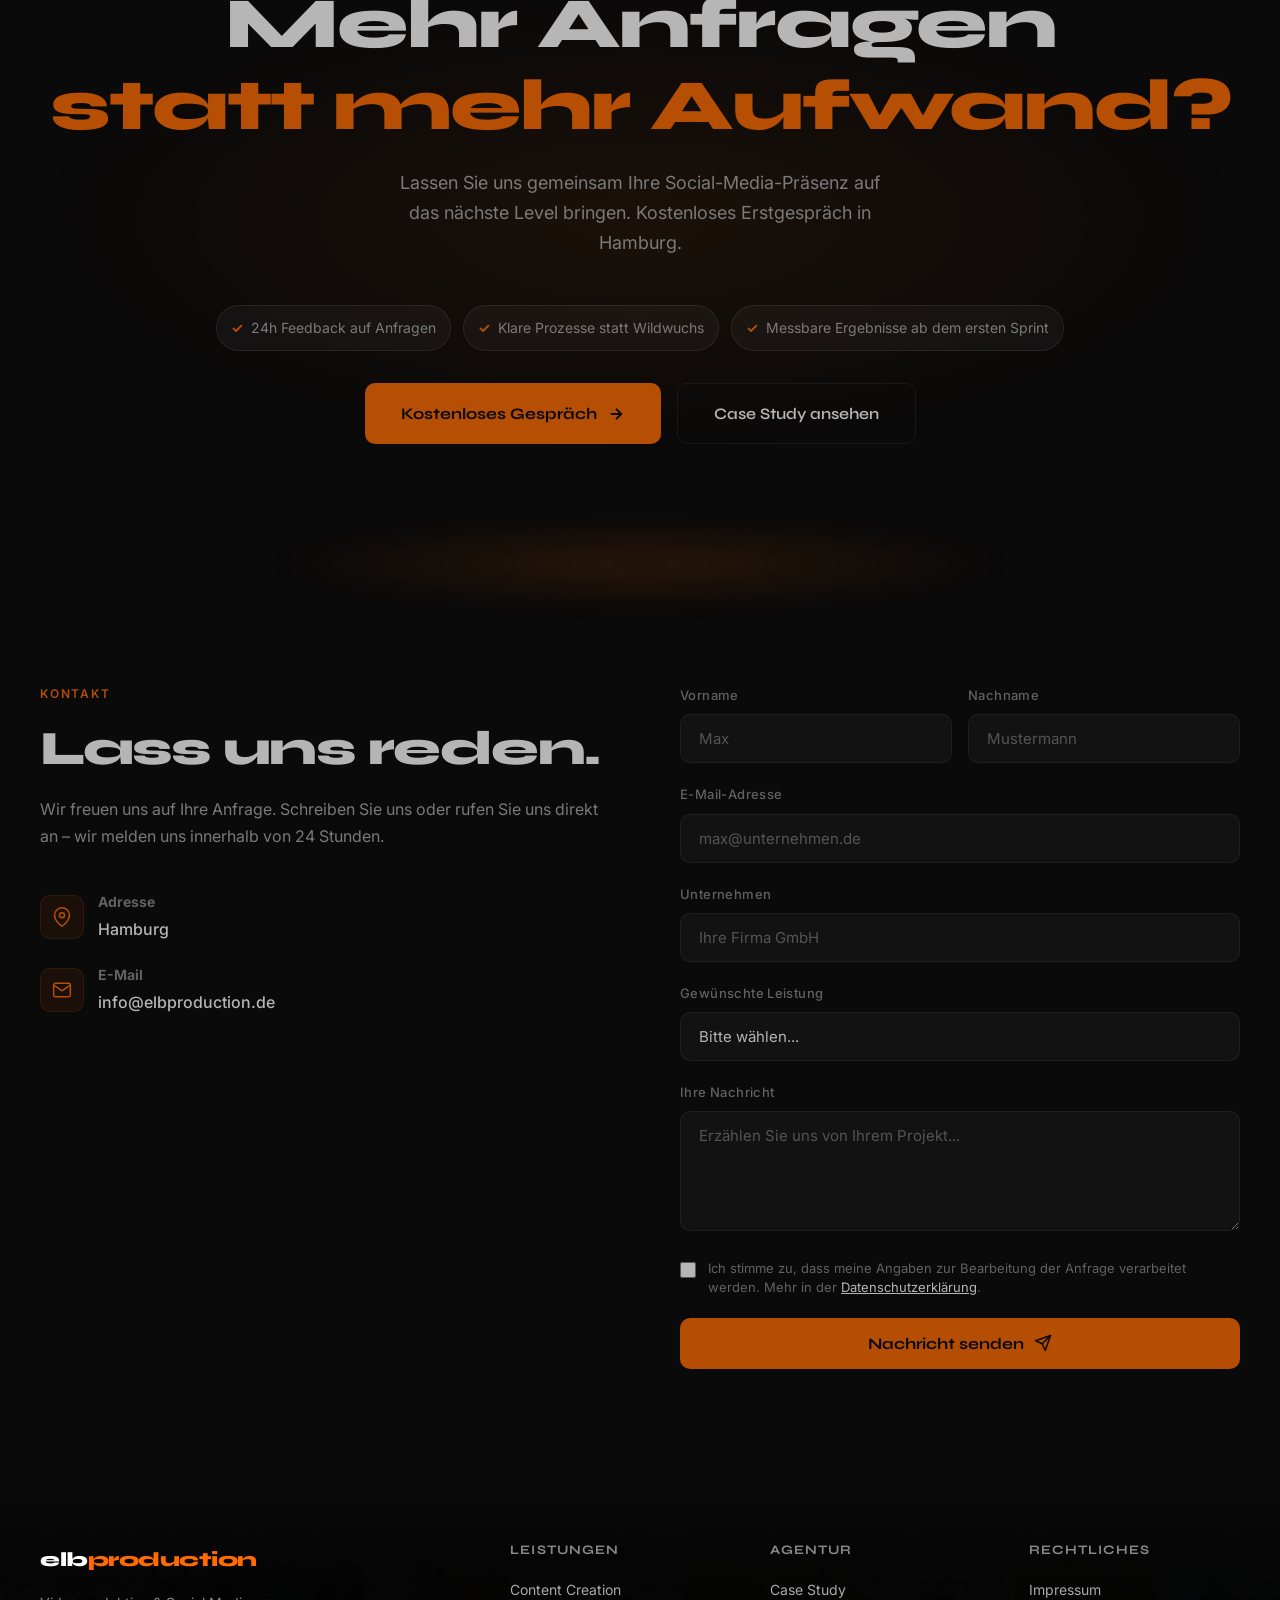
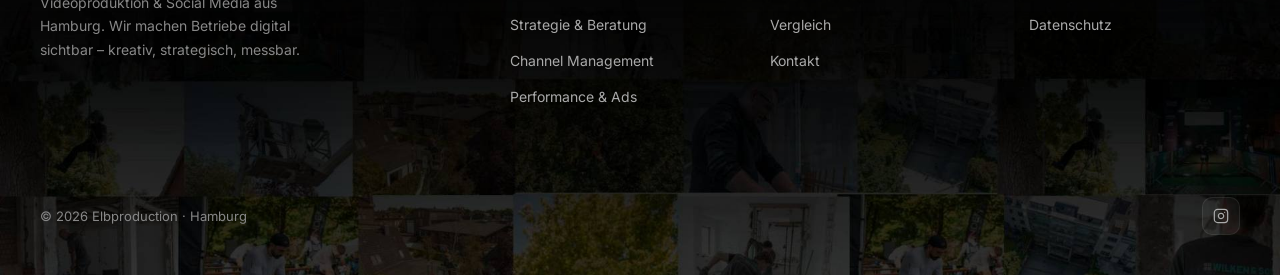
==== commit 72d2b10e: "Update index.html" ====
--- a/index.html
+++ b/index.html
@@ -3578,30 +3578,20 @@
   <div class="backstage-marquee-outer">
     <div class="backstage-marquee-track" id="backstageTrack">
       <div class="backstage-slide">
-        <video src="backstage-01.mp4" muted loop autoplay playsinline preload="auto" onerror="this.closest('.backstage-slide').classList.add('no-video')"></video>
-        <div class="backstage-slide-overlay"><span class="backstage-slide-label">Dreh #1</span></div>
-        <div class="backstage-slide-num">01</div>
-      </div>
+  <video src="backstage-01.mp4" muted loop autoplay playsinline preload="auto" onerror="this.closest('.backstage-slide').classList.add('no-video')"></video>
+</div>
       <div class="backstage-slide">
-        <video src="backstage-02.mp4" muted loop autoplay playsinline preload="auto" onerror="this.closest('.backstage-slide').classList.add('no-video')"></video>
-        <div class="backstage-slide-overlay"><span class="backstage-slide-label">Dreh #2</span></div>
-        <div class="backstage-slide-num">02</div>
-      </div>
+  <video src="backstage-02.mp4" muted loop autoplay playsinline preload="auto" onerror="this.closest('.backstage-slide').classList.add('no-video')"></video>
+</div>
       <div class="backstage-slide">
-        <video src="backstage-03.mp4" muted loop autoplay playsinline preload="auto" onerror="this.closest('.backstage-slide').classList.add('no-video')"></video>
-        <div class="backstage-slide-overlay"><span class="backstage-slide-label">Dreh #3</span></div>
-        <div class="backstage-slide-num">03</div>
-      </div>
+  <video src="backstage-03.mp4" muted loop autoplay playsinline preload="auto" onerror="this.closest('.backstage-slide').classList.add('no-video')"></video>
+</div>
       <div class="backstage-slide">
-        <video src="backstage-04.mp4" muted loop autoplay playsinline preload="auto" onerror="this.closest('.backstage-slide').classList.add('no-video')"></video>
-        <div class="backstage-slide-overlay"><span class="backstage-slide-label">Dreh #4</span></div>
-        <div class="backstage-slide-num">04</div>
-      </div>
+  <video src="backstage-04.mp4" muted loop autoplay playsinline preload="auto" onerror="this.closest('.backstage-slide').classList.add('no-video')"></video>
+</div>
       <div class="backstage-slide">
-        <video src="backstage-05.mp4" muted loop autoplay playsinline preload="auto" onerror="this.closest('.backstage-slide').classList.add('no-video')"></video>
-        <div class="backstage-slide-overlay"><span class="backstage-slide-label">Dreh #5</span></div>
-        <div class="backstage-slide-num">05</div>
-      </div>
+  <video src="backstage-05.mp4" muted loop autoplay playsinline preload="auto" onerror="this.closest('.backstage-slide').classList.add('no-video')"></video>
+</div>
       <!-- дубликаты для бесконечного скролла -->
       <div class="backstage-slide" aria-hidden="true">
         <video src="backstage-01.mp4" muted loop autoplay playsinline preload="auto" onerror="this.closest('.backstage-slide').classList.add('no-video')"></video>
--- a/style.css
+++ b/style.css
@@ -212,3 +212,31 @@
   body .process-detail-card.swap-in .process-detail-media,
   body .process-detail-card.swap-in .process-detail-list li { animation: none; }
 }
+/* ── BACKSTAGE MARQUEE ── */
+.backstage-section { padding: 120px 0 !important; overflow: visible !important; }
+.backstage-head { text-align: center; margin-bottom: 52px; padding: 0 20px; }
+.backstage-marquee-outer { overflow: hidden !important; width: 100%; }
+.backstage-marquee-track {
+  display: flex !important;
+  flex-direction: row !important;
+  flex-wrap: nowrap !important;
+  gap: 20px;
+  width: max-content !important;
+  animation: backstageScroll 28s linear infinite;
+}
+@keyframes backstageScroll { 0% { transform: translateX(0); } 100% { transform: translateX(-50%); } }
+.backstage-slide {
+  flex: 0 0 280px !important;
+  width: 280px !important;
+  height: 498px !important;
+  border-radius: 20px;
+  overflow: hidden;
+  position: relative;
+  background: #111;
+  border: 1px solid rgba(255,255,255,0.07);
+  display: block !important;
+}
+.backstage-slide video { width: 100%; height: 100%; object-fit: cover; display: block; }
+.backstage-slide.no-video { background: radial-gradient(circle at 60% 30%, rgba(255,107,0,0.22), transparent 65%), linear-gradient(135deg,#1a1a1a,#111); }
+.backstage-slide.no-video video { display: none; }
+@media (max-width: 600px) { .backstage-section { padding: 80px 0 !important; } .backstage-slide { flex: 0 0 200px !important; width: 200px !important; height: 356px !important; } }
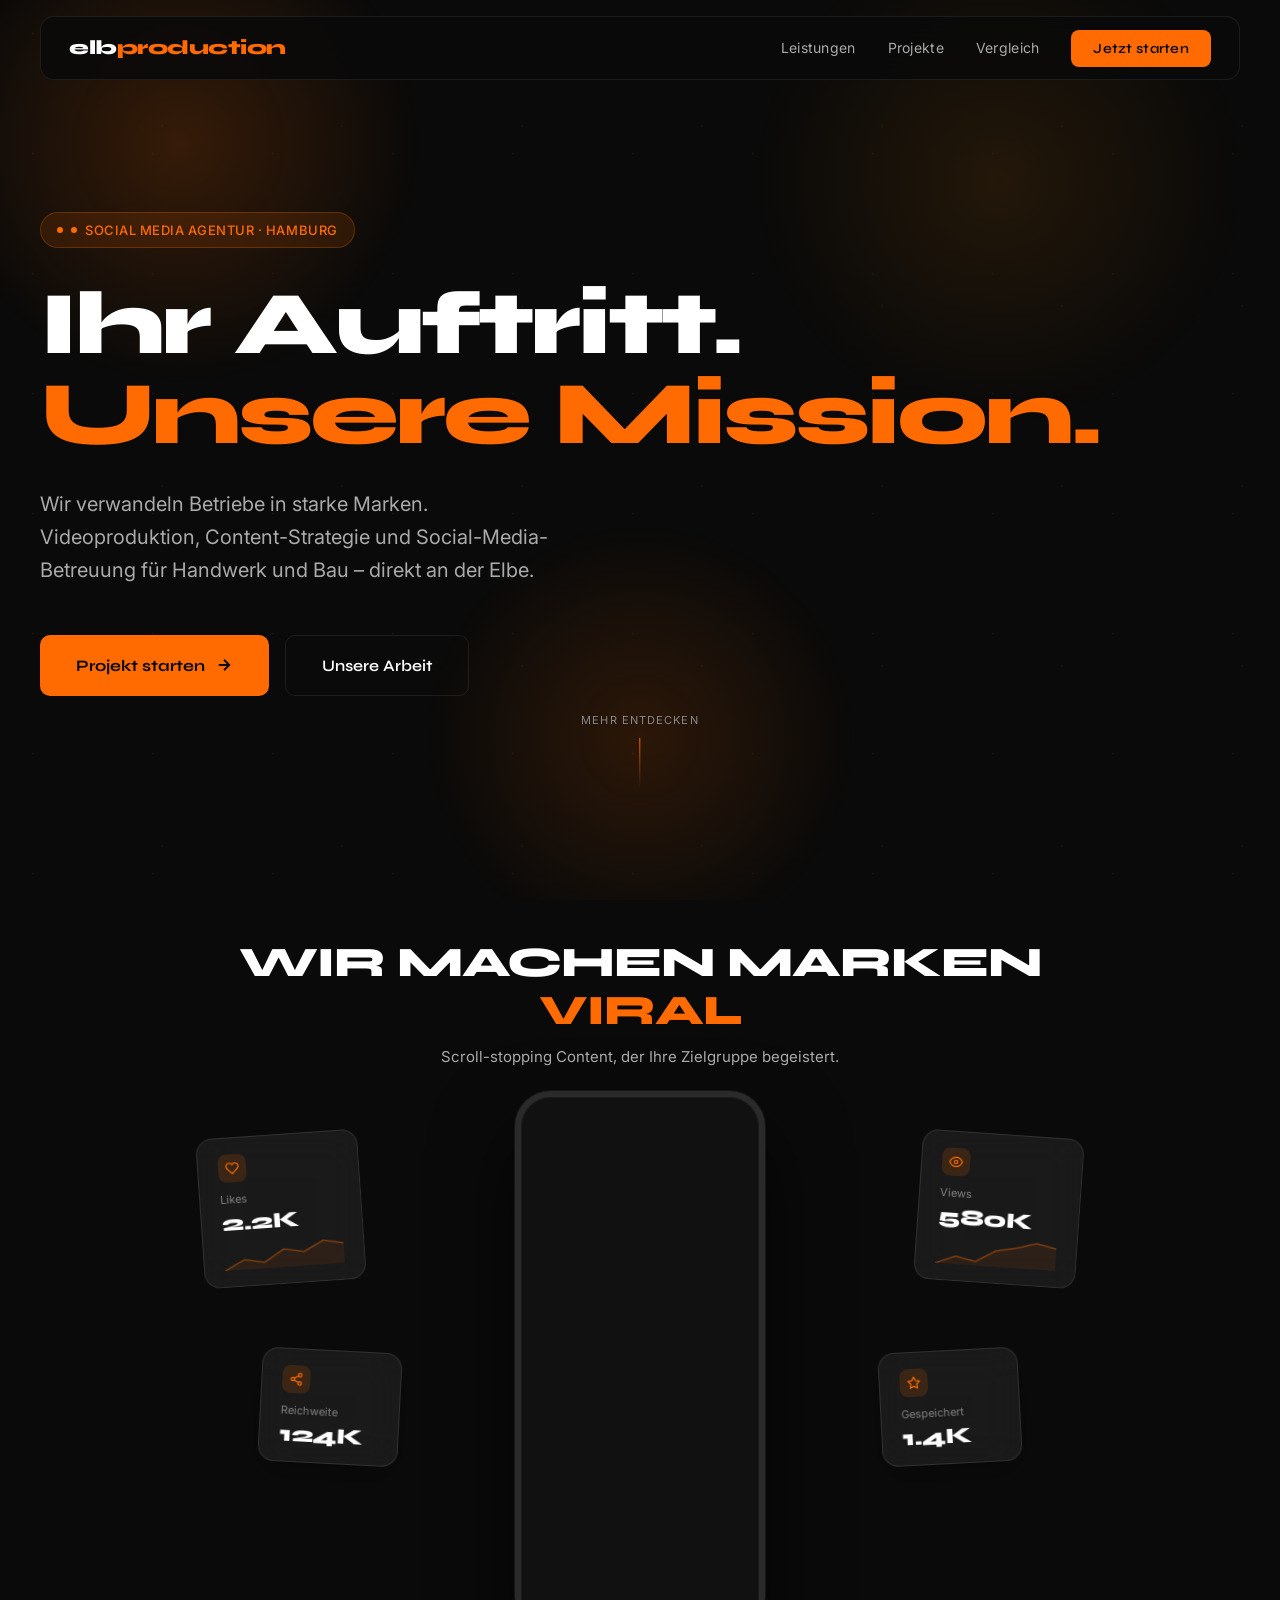
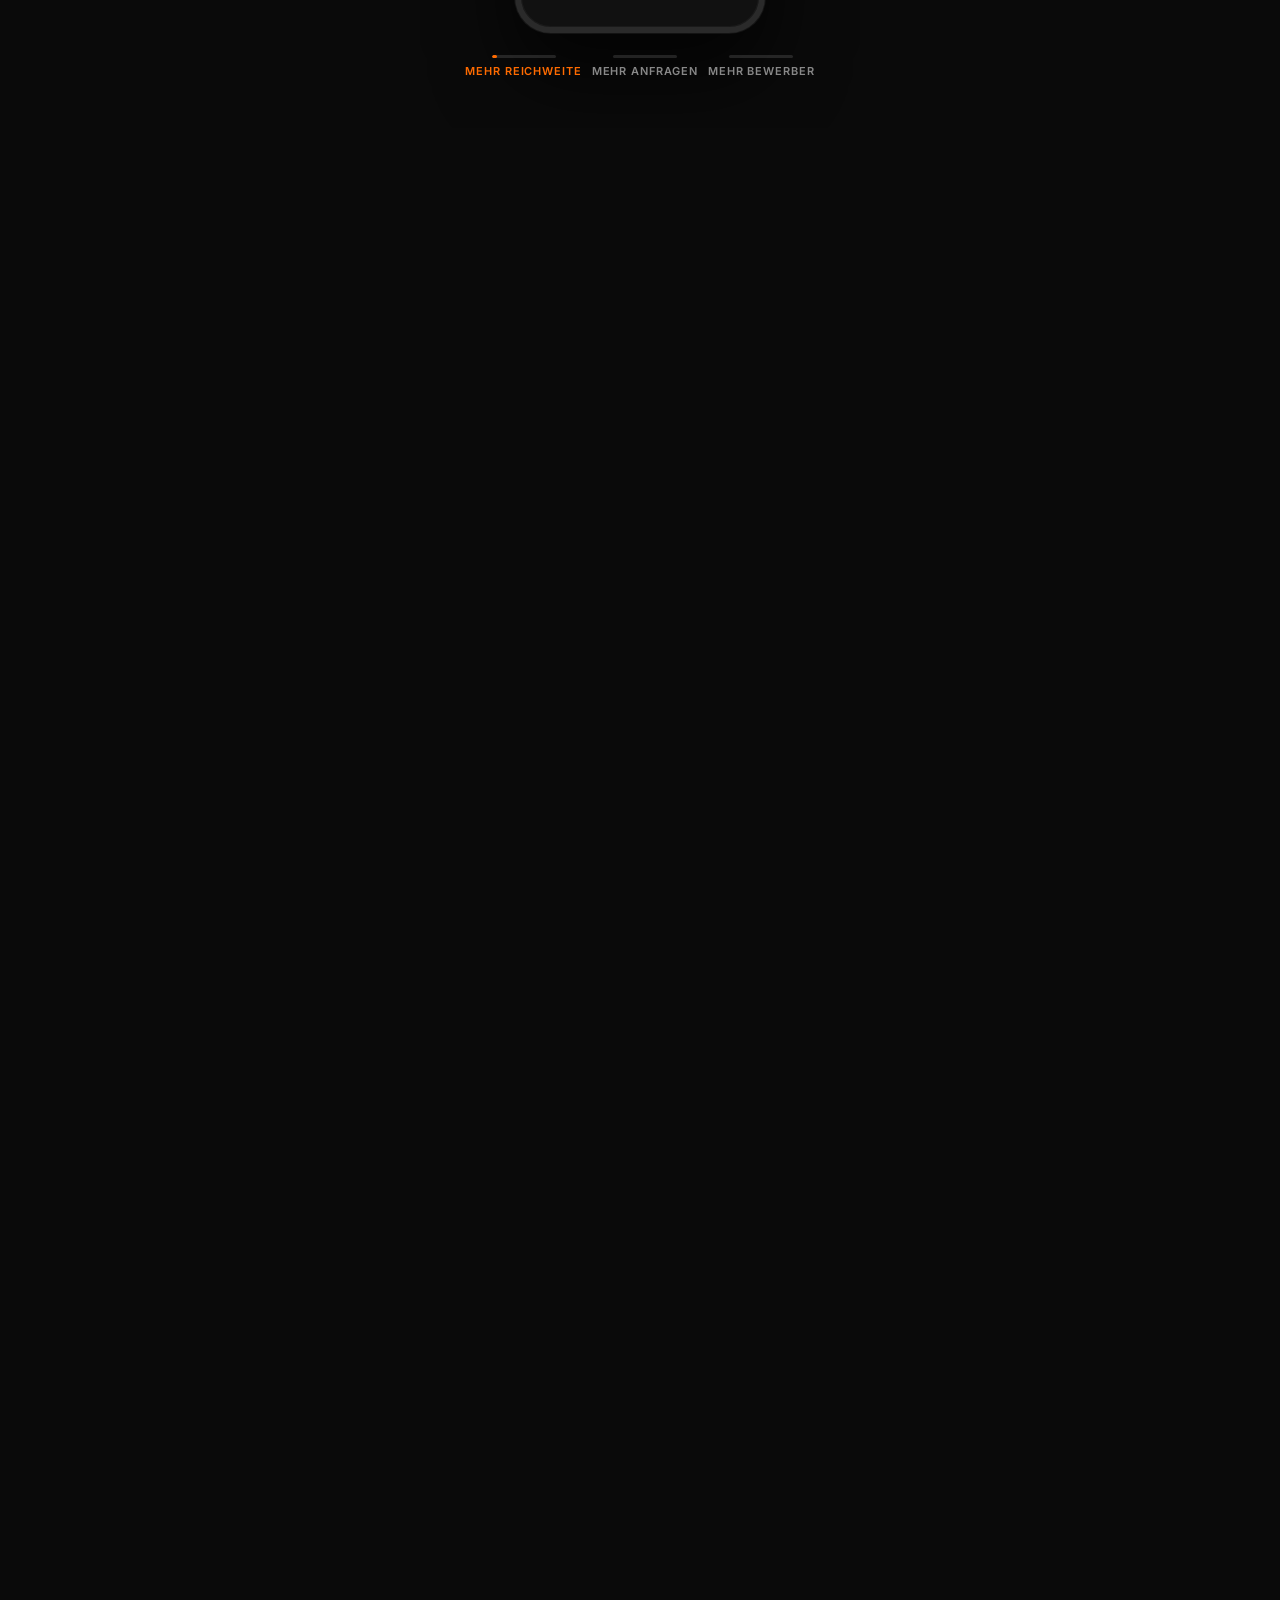
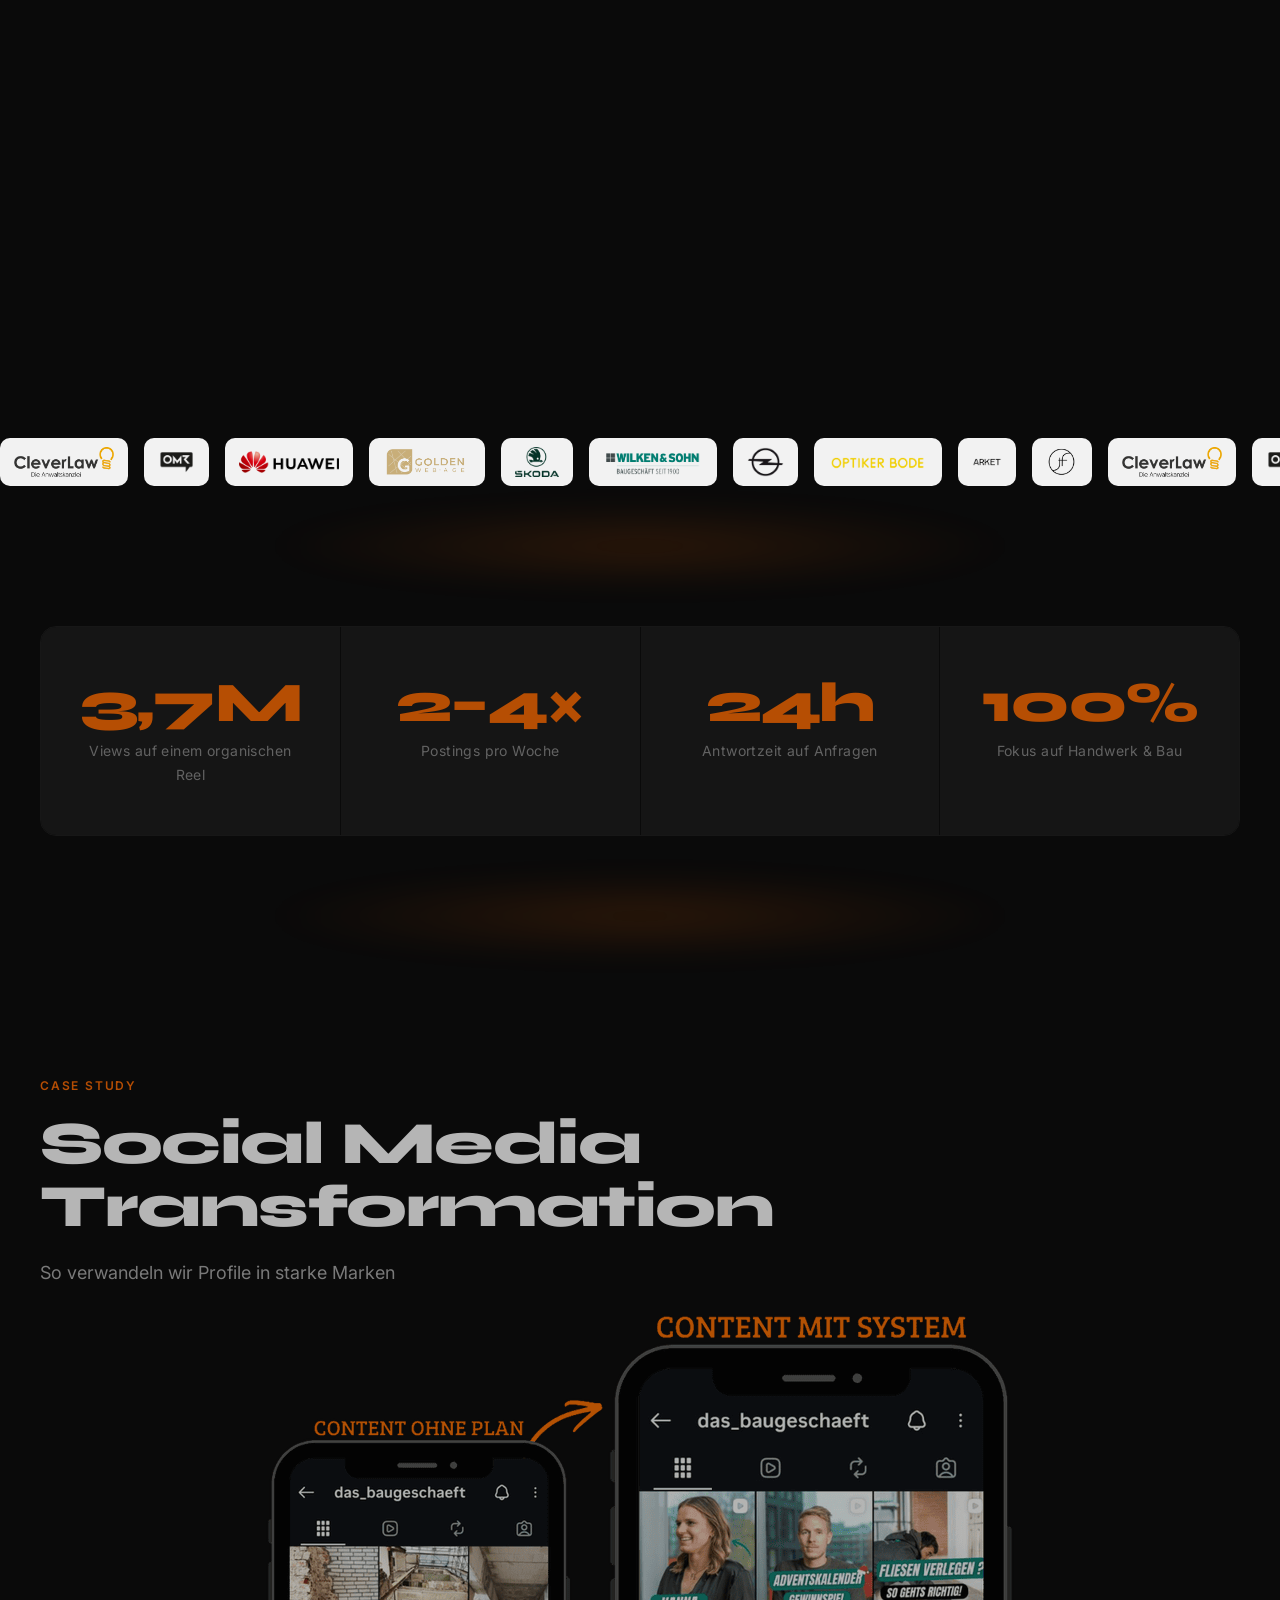
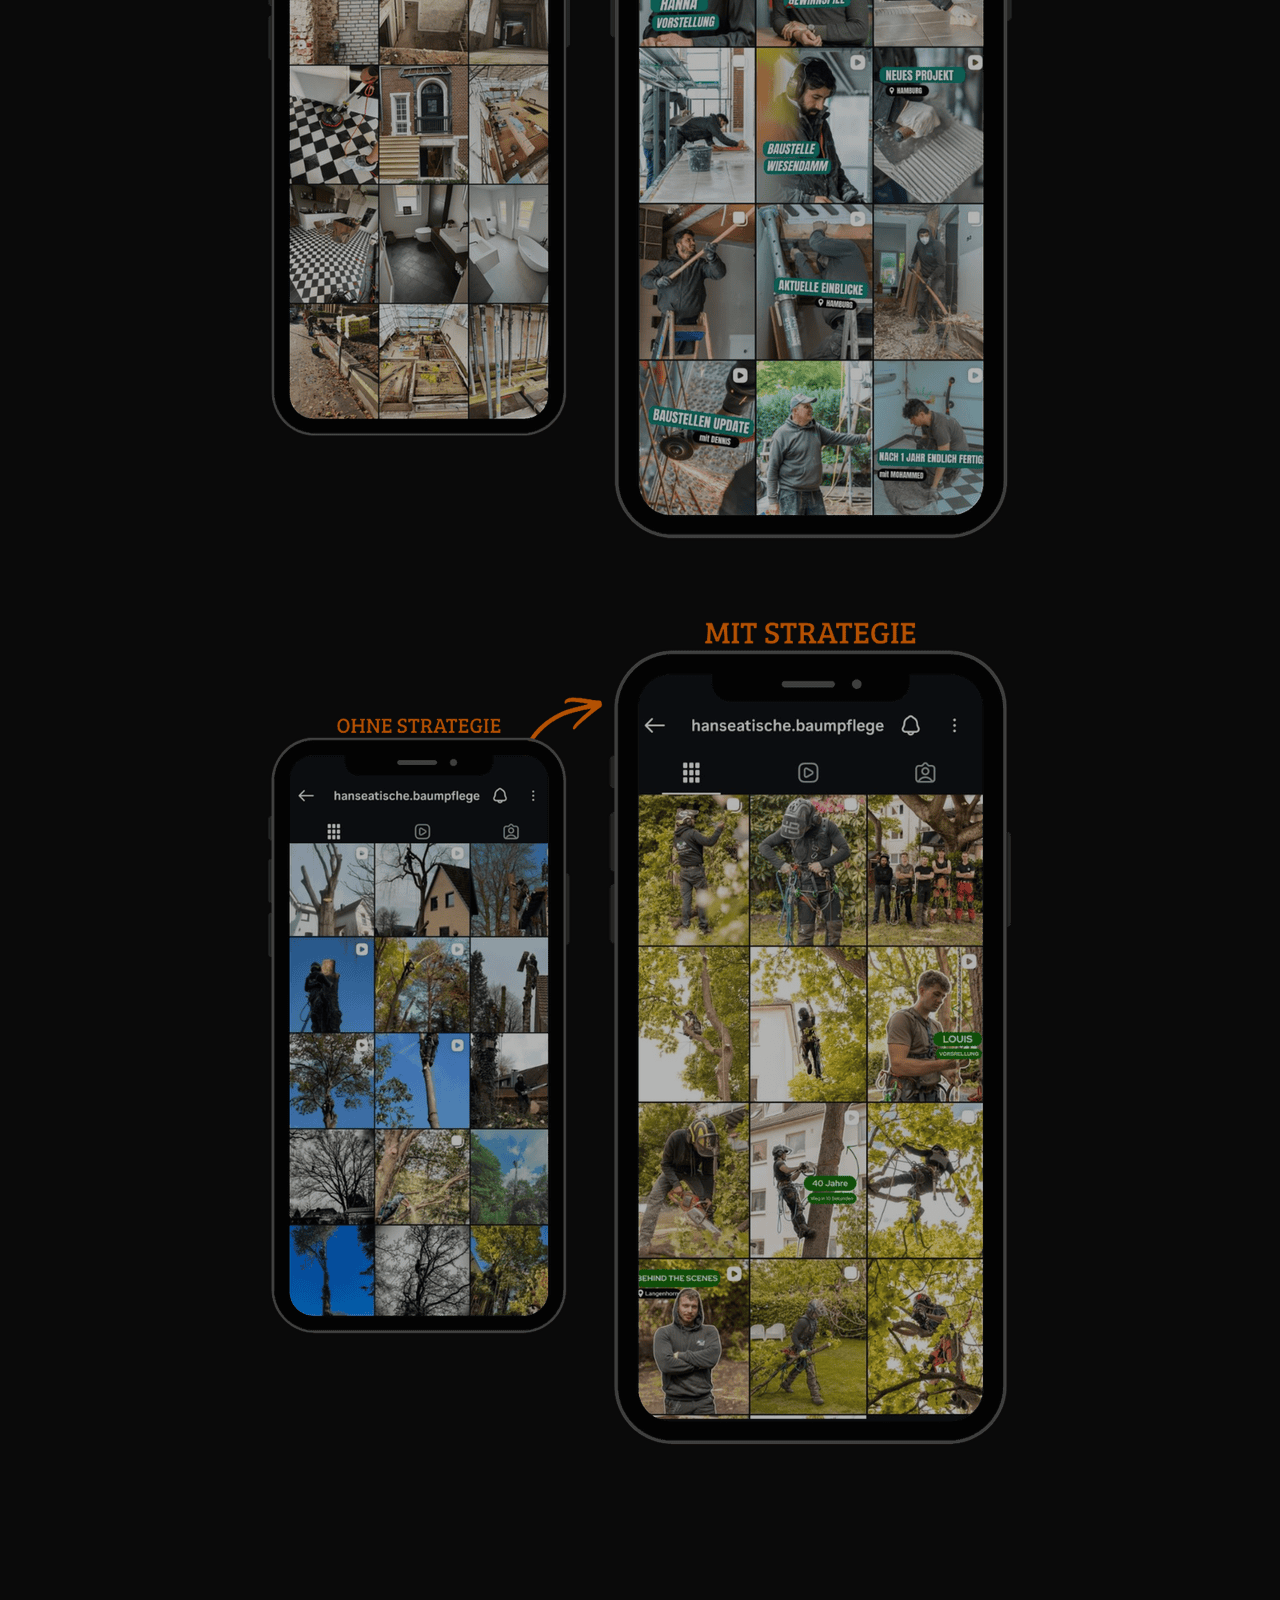
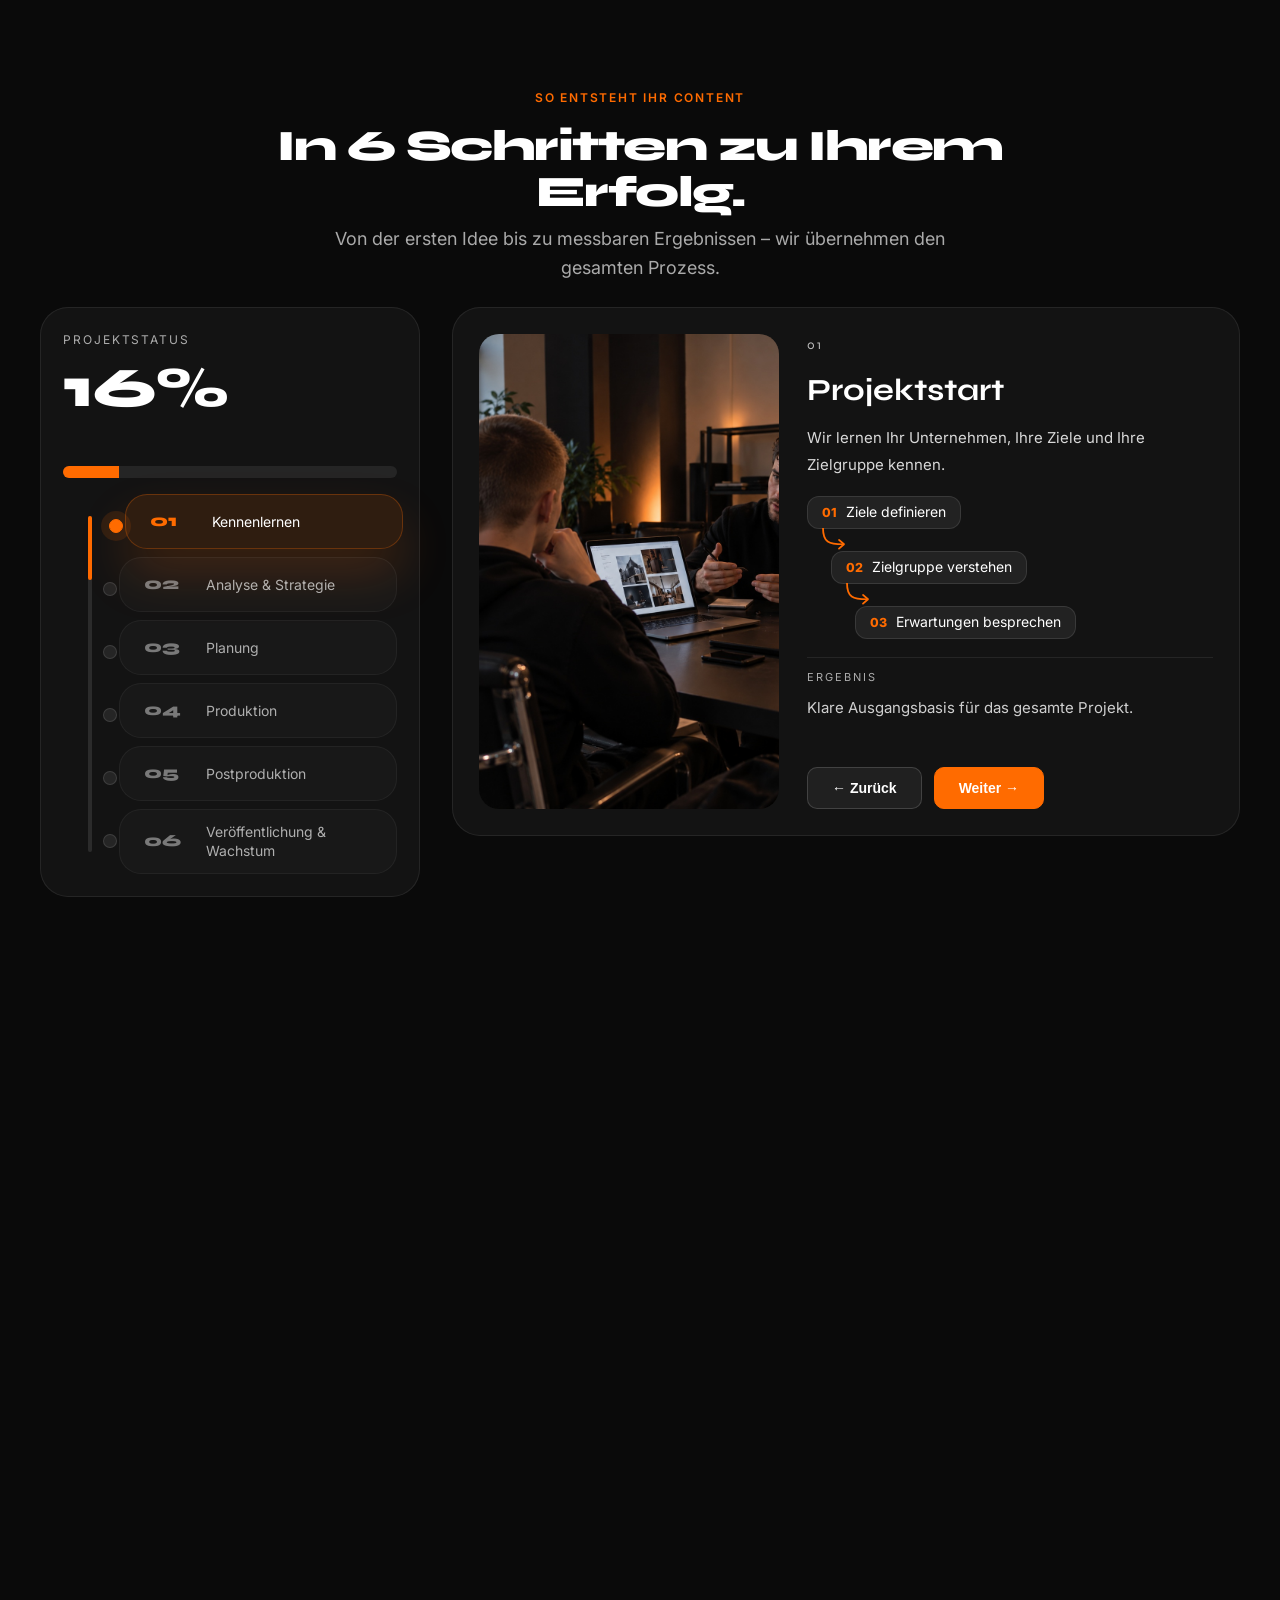
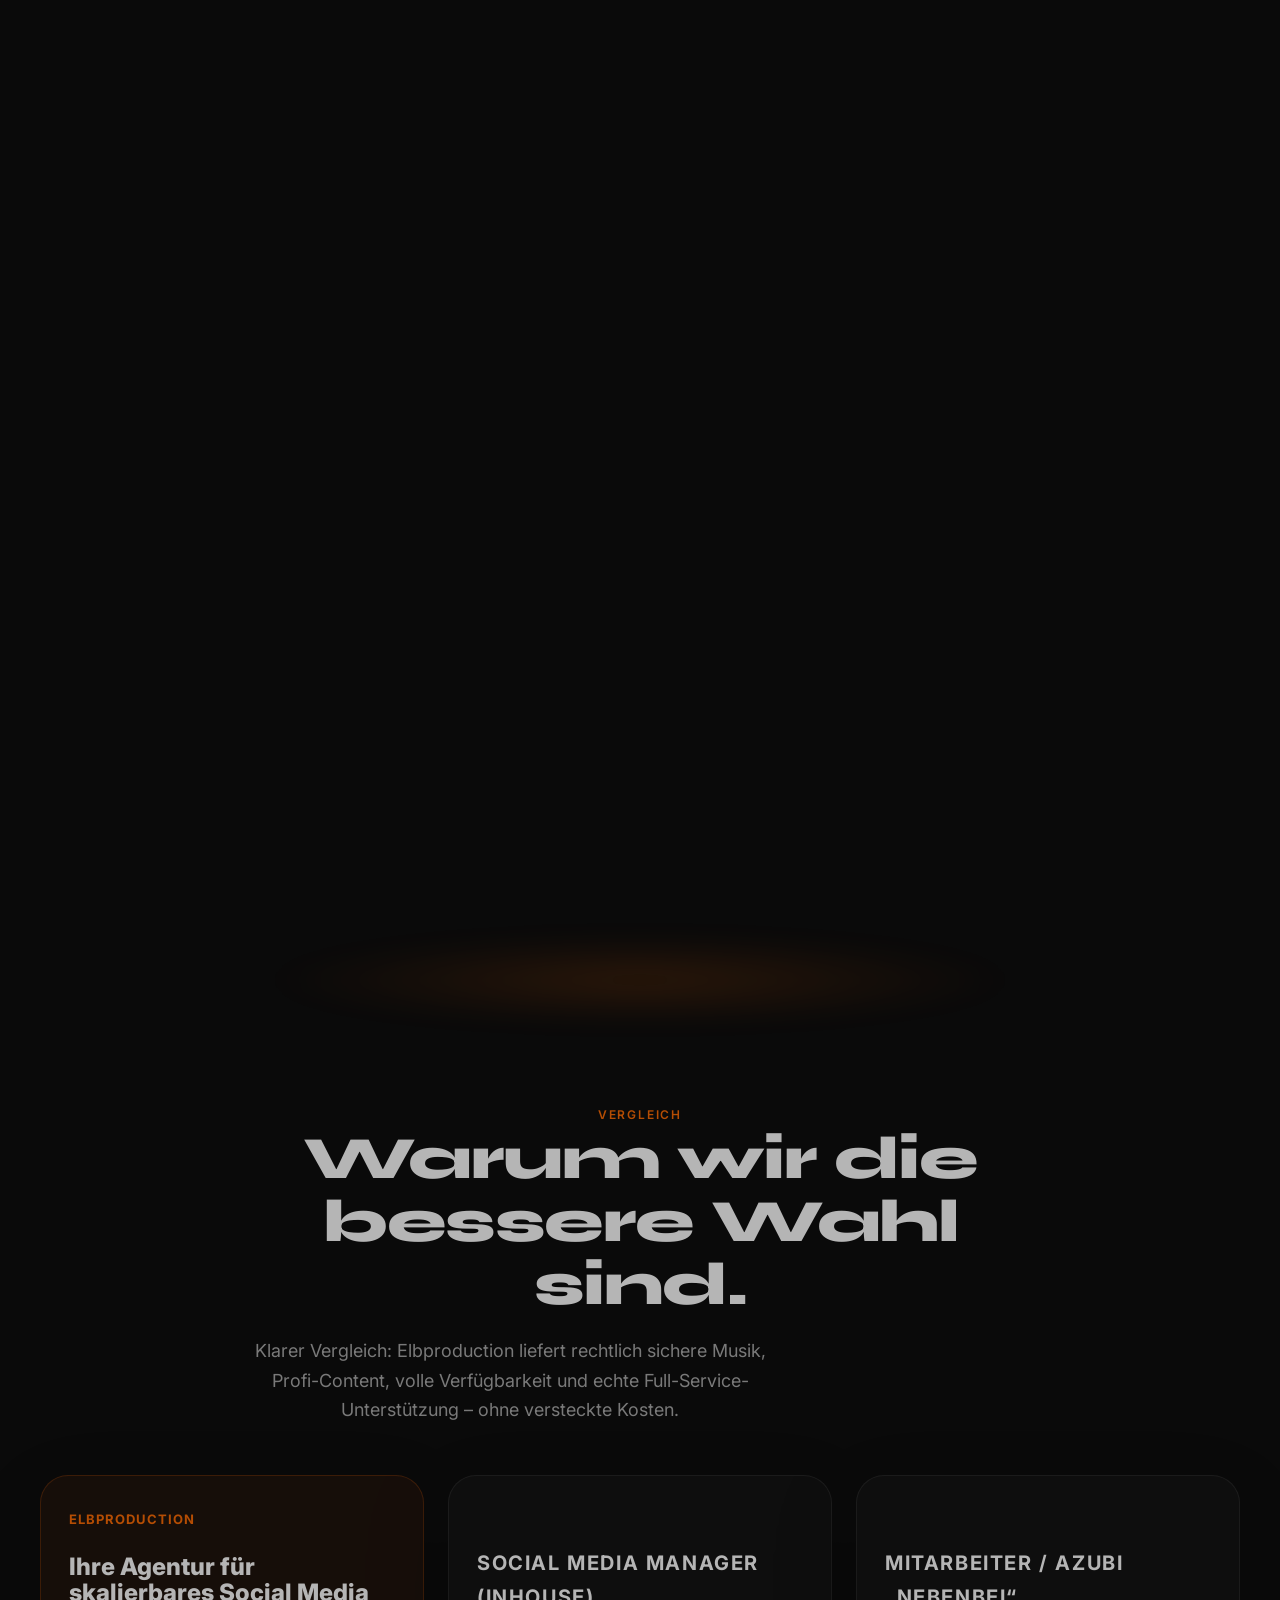
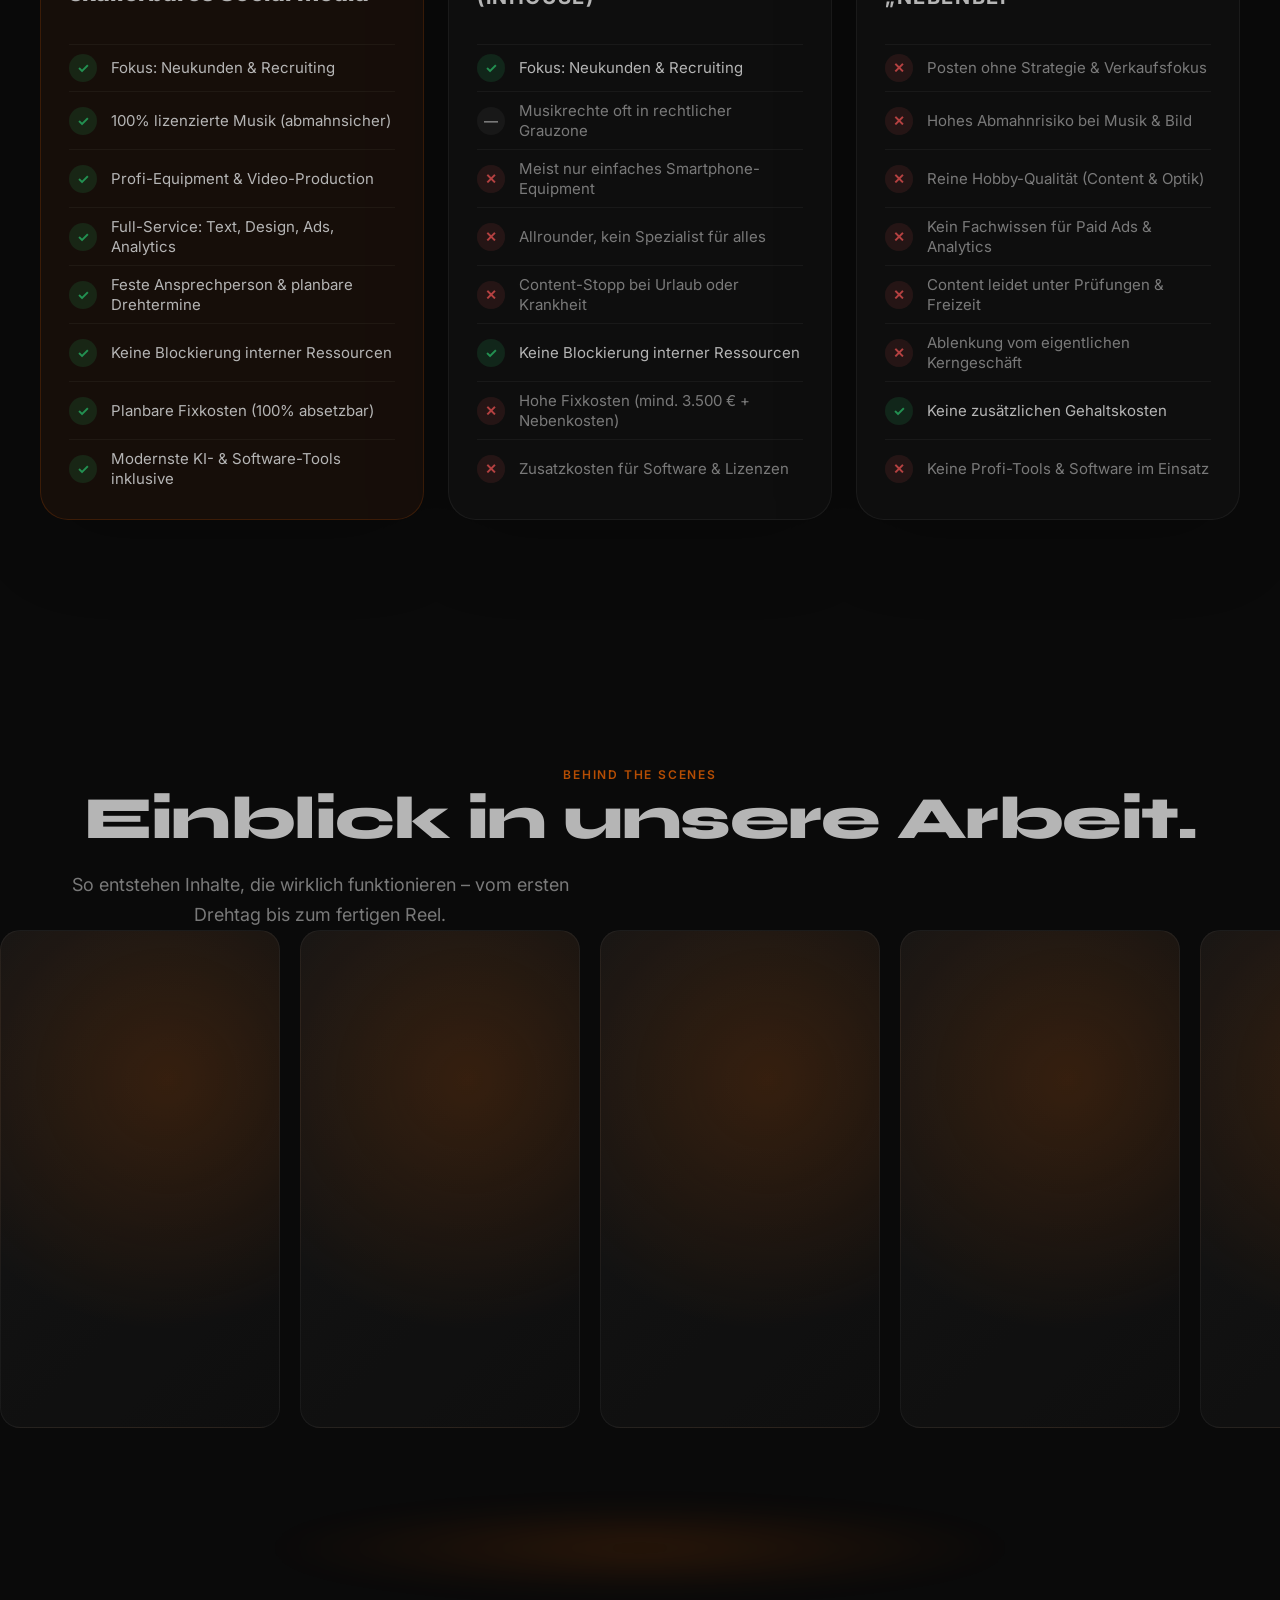
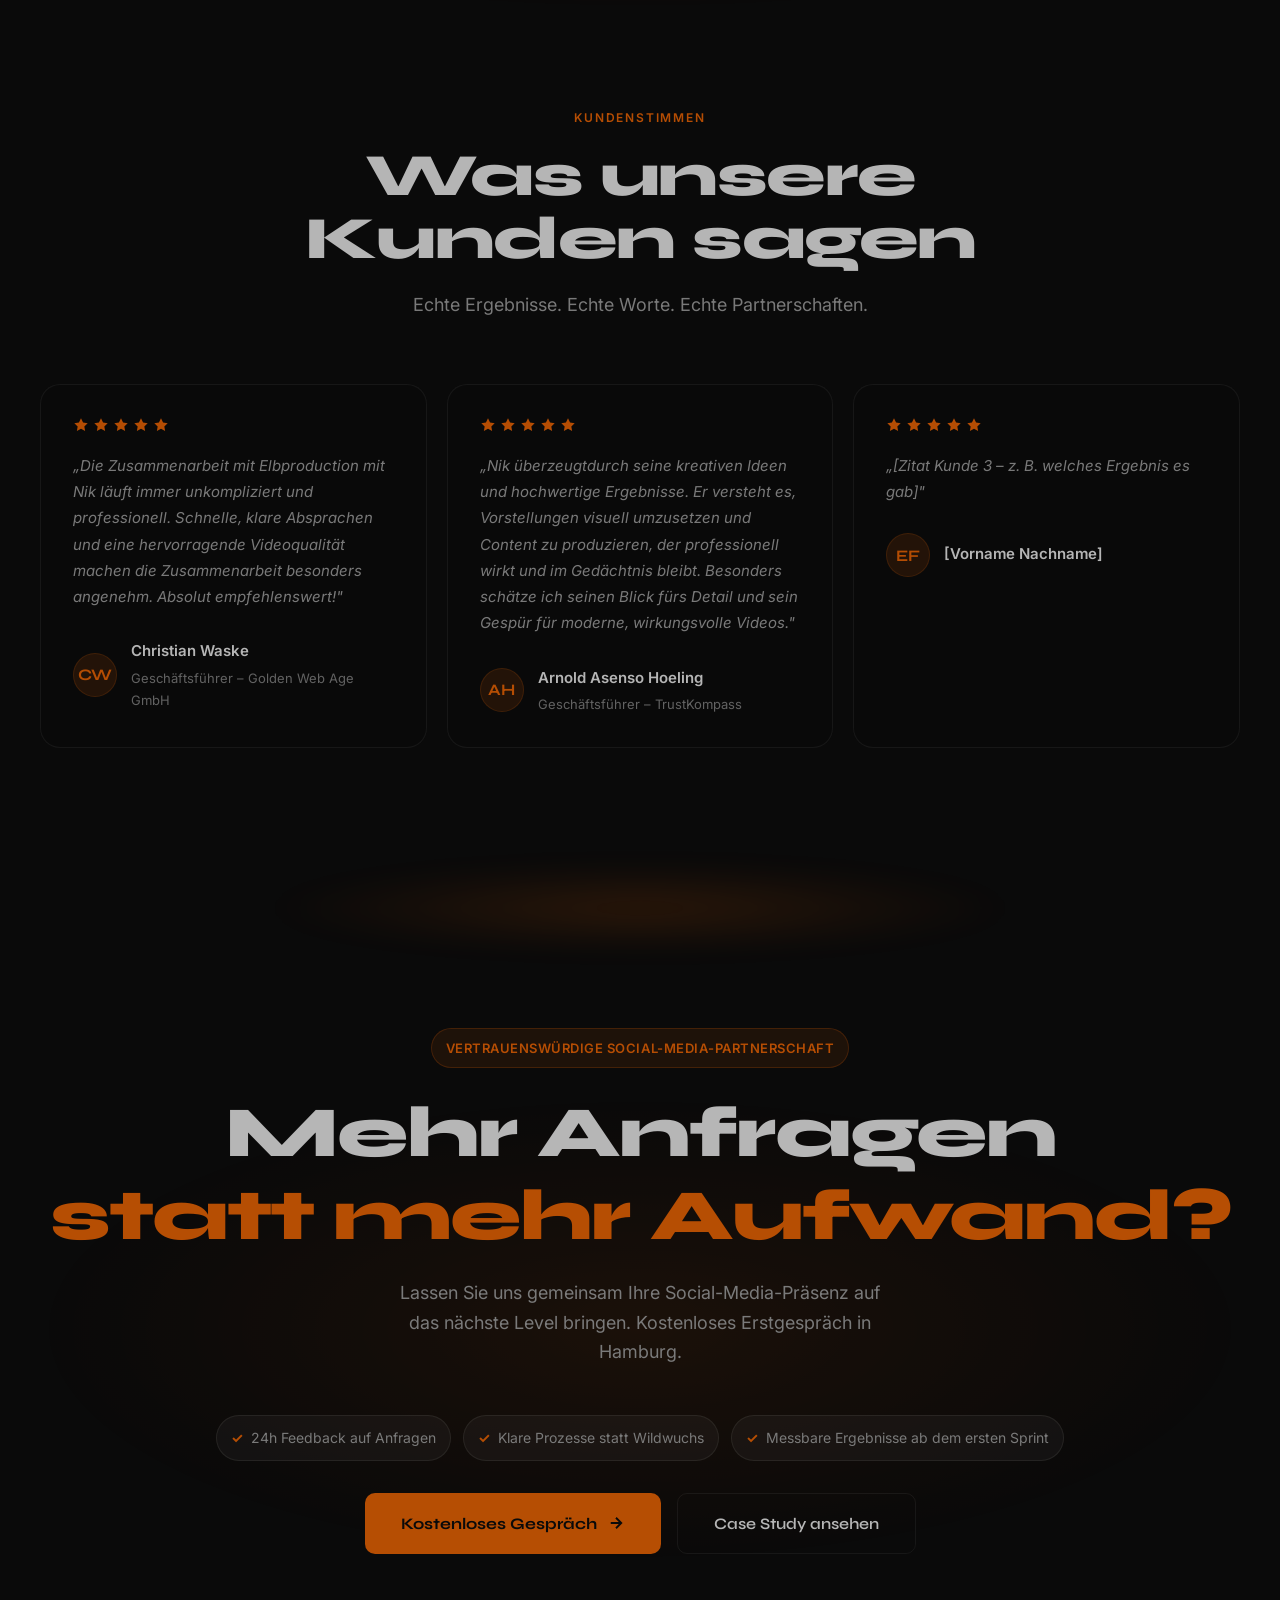
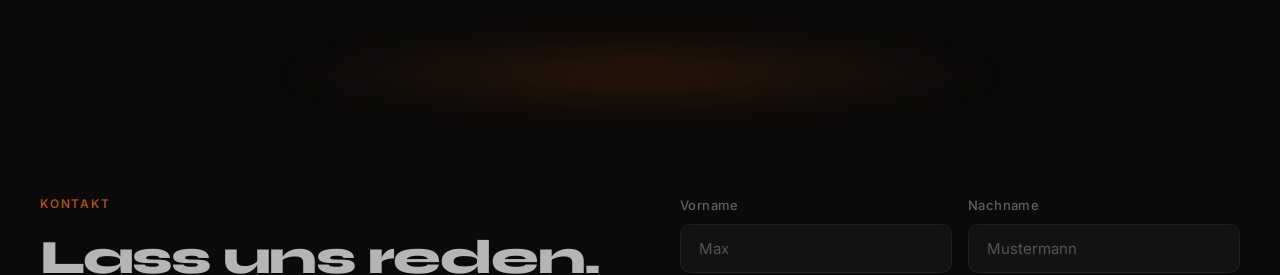
==== commit 3b60036a: "Update index.html" ====
--- a/index.html
+++ b/index.html
@@ -3588,6 +3588,12 @@
 </div>
       <div class="backstage-slide">
   <video src="backstage-04.mp4" muted loop autoplay playsinline preload="auto" onerror="this.closest('.backstage-slide').classList.add('no-video')"></video>
+</div>
+     <div class="backstage-slide">
+  <video src="backstage-06.mp4" muted loop autoplay playsinline preload="auto" onerror="this.closest('.backstage-slide').classList.add('no-video')"></video>
+</div>
+<div class="backstage-slide">
+  <video src="backstage-07.mp4" muted loop autoplay playsinline preload="auto" onerror="this.closest('.backstage-slide').classList.add('no-video')"></video>
 </div>
       <div class="backstage-slide">
   <video src="backstage-05.mp4" muted loop autoplay playsinline preload="auto" onerror="this.closest('.backstage-slide').classList.add('no-video')"></video>
